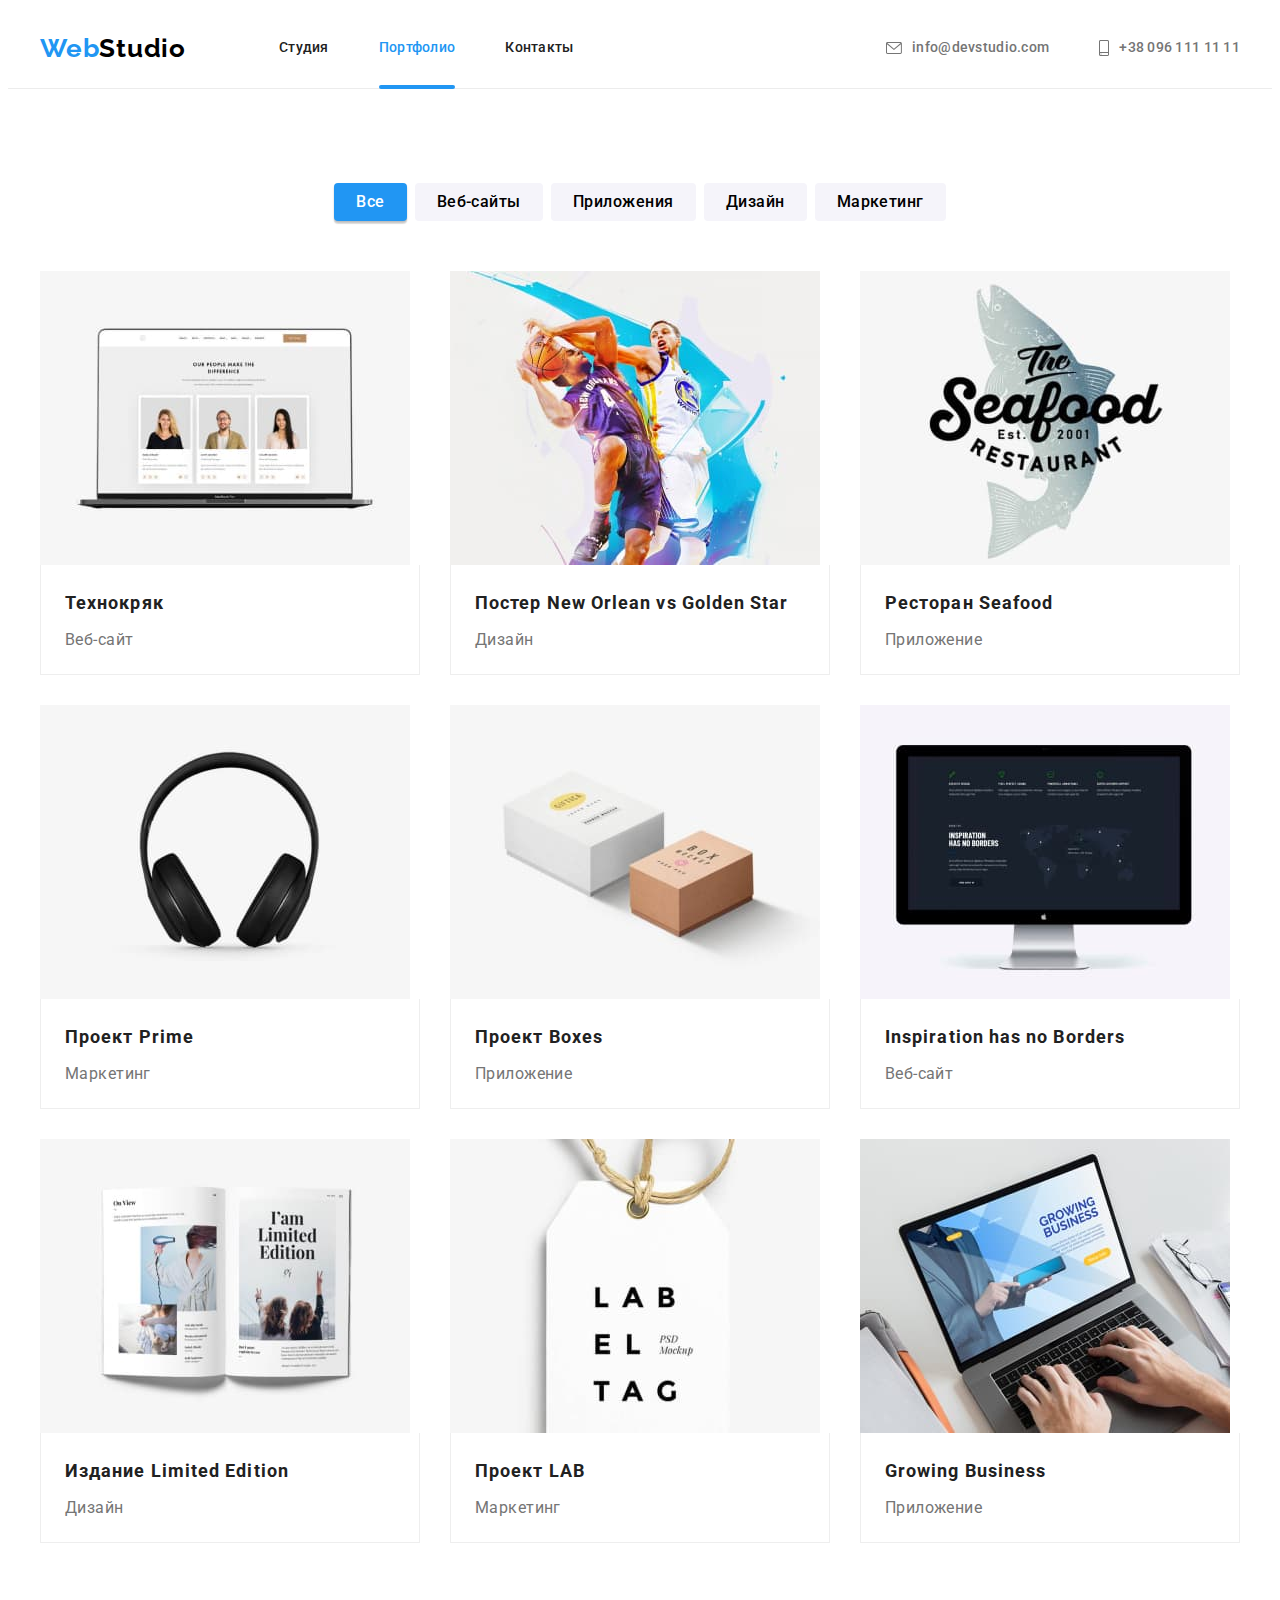
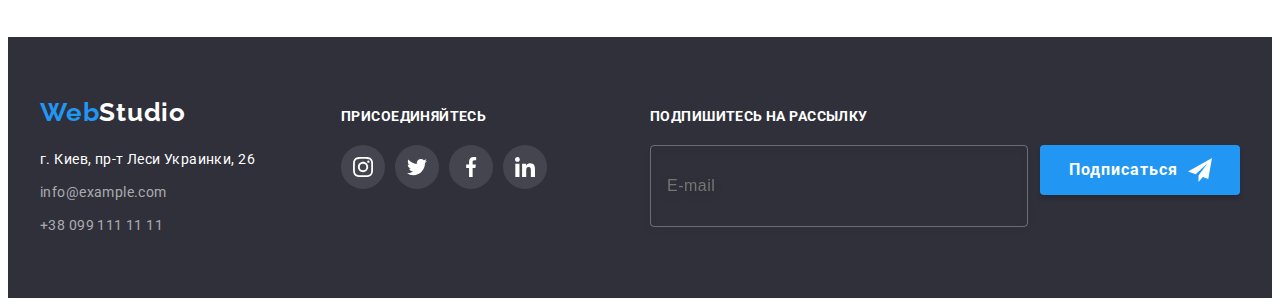
==== portfolio.html @ 52c088f1 "Files from module 7" ====
<!DOCTYPE html>
<html lang="ru">
  <head>
    <meta charset="UTF-8" />
    <meta http-equiv="X-UA-Compatible" content="IE=edge" />
    <meta name="viewport" content="width=device-width, initial-scale=1.0" />
    <link rel="preconnect" href="https://fonts.googleapis.com" />
    <link rel="preconnect" href="https://fonts.gstatic.com" crossorigin />
    <link
      href="https://fonts.googleapis.com/css2?family=Raleway:wght@700&family=Roboto:wght@400;500;700;900&display=swap"
      rel="stylesheet"
    />
    <title>Портфолио</title>
    <link
      rel="stylesheet"
      href="https://cdnjs.cloudflare.com/ajax/libs/modern-normalize/1.1.0/modern-normalize.min.css"
      integrity="sha512-wpPYUAdjBVSE4KJnH1VR1HeZfpl1ub8YT/NKx4PuQ5NmX2tKuGu6U/JRp5y+Y8XG2tV+wKQpNHVUX03MfMFn9Q=="
      crossorigin="anonymous"
      referrerpolicy="no-referrer"
    />
    <link rel="stylesheet" href="./css/main.min.css" />
  </head>
  <body>
    <!-- Шапка сайта -->
    <header class="header">
      <div class="container">
        <a class="logo header__logo link" lang="en" href="./index.html"
          >Web<span class="logo__part">Studio</span></a
        >
        <nav class="navigation">
          <ul class="menu-list list">
            <li class="menu-list__item">
              <a class="menu-list__link link" href="./index.html">Студия</a>
            </li>
            <li class="menu-list__item">
              <a class="menu-list__link menu-list__link--current link" href="./portfolio.html"
                >Портфолио</a
              >
            </li>
            <li class="menu-list__item">
              <a class="menu-list__link link" href="">Контакты</a>
            </li>
          </ul>
        </nav>
        <ul class="contacts-list list">
          <li class="contacts-list__item">
            <a class="contacts-list__link link" href="mailto:info@devstudio.com"
              ><svg class="contacts-list__icon" width="16" height="12">
                <use href="./images/icons.svg#icon-envelope"></use></svg
              >info@devstudio.com</a
            >
          </li>
          <li class="contacts-list__item">
            <a class="contacts-list__link link" href="tel:+380961111111"
              ><svg class="contacts-list__icon" width="10" height="16">
                <use href="./images/icons.svg#icon-smartphone"></use></svg
              >+38 096 111 11 11</a
            >
          </li>
        </ul>
      </div>
    </header>
    <!-- Уникальный контент страницы -->
    <main>
      <!-- Примеры работ -->
      <section class="examples section">
        <div class="container">
          <h1 class="visually-hidden">Примеры работ</h1>
          <ul class="examples-list list">
            <li class="examples-list__item">
              <button class="example-btn btn example-btn--current" type="button">Все</button>
            </li>
            <li class="examples-list__item">
              <button class="example-btn btn" type="button">Веб-сайты</button>
            </li>
            <li class="examples-list__item">
              <button class="example-btn btn" type="button">Приложения</button>
            </li>
            <li class="examples-list__item">
              <button class="example-btn btn" type="button">Дизайн</button>
            </li>
            <li class="examples-list__item">
              <button class="example-btn btn" type="button">Маркетинг</button>
            </li>
          </ul>
          <ul class="samples-list list">
            <li class="samples-list__item">
              <a class="samples-list__link link" href="">
                <div class="product-thumb">
                  <img
                    class="product-thumb__image img"
                    src="./images/image-8.jpg"
                    alt="Ноутбук"
                    width="370"
                    height="294"
                  />
                  <div class="content-overlay">
                    <p class="content-overlay__text">
                      Ресурс предлагает комплексные предложения с разным уровнем функционала и
                      сервисов. Все это позволит посетителю получить исчерпывающие сведения о
                      компании или частном лице.
                    </p>
                  </div>
                </div>
                <div class="product-description">
                  <h2 class="product-description__title">Технокряк</h2>
                  <p class="product-description__text">Веб-сайт</p>
                </div>
              </a>
            </li>
            <li class="samples-list__item">
              <a class="samples-list__link link" href="">
                <div class="product-thumb">
                  <img
                    class="product-thumb__image img"
                    src="./images/image-9.jpg"
                    alt="Баскетболисты"
                    width="370"
                    height="294"
                  />
                  <div class="content-overlay">
                    <p class="content-overlay__text">
                      Ресурс предлагает комплексные предложения с разным уровнем функционала и
                      сервисов. Все это позволит посетителю получить исчерпывающие сведения о
                      компании или частном лице.
                    </p>
                  </div>
                </div>
                <div class="product-description">
                  <h2 class="product-description__title">
                    Постер <span lang="en">New Orlean vs Golden Star</span>
                  </h2>
                  <p class="product-description__text">Дизайн</p>
                </div>
              </a>
            </li>
            <li class="samples-list__item">
              <a class="samples-list__link link" href="">
                <div class="product-thumb">
                  <img
                    class="product-thumb__image img"
                    src="./images/image-10.jpg"
                    alt="Логотип"
                    width="370"
                    height="294"
                  />
                  <div class="content-overlay">
                    <p class="content-overlay__text">
                      Ресурс предлагает комплексные предложения с разным уровнем функционала и
                      сервисов. Все это позволит посетителю получить исчерпывающие сведения о
                      компании или частном лице.
                    </p>
                  </div>
                </div>
                <div class="product-description">
                  <h2 class="product-description__title">
                    Ресторан <span lang="en">Seafood</span>
                  </h2>
                  <p class="product-description__text">Приложение</p>
                </div>
              </a>
            </li>
            <li class="samples-list__item">
              <a class="samples-list__link link" href="">
                <div class="product-thumb">
                  <img
                    class="product-thumb__image img"
                    src="./images/image-11.jpg"
                    alt="Наушники"
                    width="370"
                    height="294"
                  />
                  <div class="content-overlay">
                    <p class="content-overlay__text">
                      Ресурс предлагает комплексные предложения с разным уровнем функционала и
                      сервисов. Все это позволит посетителю получить исчерпывающие сведения о
                      компании или частном лице.
                    </p>
                  </div>
                </div>
                <div class="product-description">
                  <h2 class="product-description__title">Проект <span lang="en">Prime</span></h2>
                  <p class="product-description__text">Маркетинг</p>
                </div>
              </a>
            </li>
            <li class="samples-list__item">
              <a class="samples-list__link link" href="">
                <div class="product-thumb">
                  <img
                    class="product-thumb__image img"
                    src="./images/image-12.jpg"
                    alt="Коробки"
                    width="370"
                    height="294"
                  />
                  <div class="content-overlay">
                    <p class="content-overlay__text">
                      Ресурс предлагает комплексные предложения с разным уровнем функционала и
                      сервисов. Все это позволит посетителю получить исчерпывающие сведения о
                      компании или частном лице.
                    </p>
                  </div>
                </div>
                <div class="product-description">
                  <h2 class="product-description__title">Проект <span lang="en">Boxes</span></h2>
                  <p class="product-description__text">Приложение</p>
                </div>
              </a>
            </li>
            <li class="samples-list__item">
              <a class="samples-list__link link" href="">
                <div class="product-thumb">
                  <img
                    class="product-thumb__image img"
                    src="./images/image-13.jpg"
                    alt="Монитор"
                    width="370"
                    height="294"
                  />
                  <div class="content-overlay">
                    <p class="content-overlay__text">
                      Ресурс предлагает комплексные предложения с разным уровнем функционала и
                      сервисов. Все это позволит посетителю получить исчерпывающие сведения о
                      компании или частном лице.
                    </p>
                  </div>
                </div>
                <div class="product-description">
                  <h2 class="product-description__title" lang="en">Inspiration has no Borders</h2>
                  <p class="product-description__text">Веб-сайт</p>
                </div>
              </a>
            </li>
            <li class="samples-list__item">
              <a class="samples-list__link link" href="">
                <div class="product-thumb">
                  <img
                    class="product-thumb__image img"
                    src="./images/image-14.jpg"
                    alt="Книга"
                    width="370"
                    height="294"
                  />
                  <div class="content-overlay">
                    <p class="content-overlay__text">
                      Ресурс предлагает комплексные предложения с разным уровнем функционала и
                      сервисов. Все это позволит посетителю получить исчерпывающие сведения о
                      компании или частном лице.
                    </p>
                  </div>
                </div>
                <div class="product-description">
                  <h2 class="product-description__title">
                    Издание <span lang="en">Limited Edition</span>
                  </h2>
                  <p class="product-description__text">Дизайн</p>
                </div>
              </a>
            </li>
            <li class="samples-list__item">
              <a class="samples-list__link link" href="">
                <div class="product-thumb">
                  <img
                    class="product-thumb__image img"
                    src="./images/image-15.jpg"
                    alt="Бирка"
                    width="370"
                    height="294"
                  />
                  <div class="content-overlay">
                    <p class="content-overlay__text">
                      Ресурс предлагает комплексные предложения с разным уровнем функционала и
                      сервисов. Все это позволит посетителю получить исчерпывающие сведения о
                      компании или частном лице.
                    </p>
                  </div>
                </div>
                <div class="product-description">
                  <h2 class="product-description__title">Проект <span lang="en">LAB</span></h2>
                  <p class="product-description__text">Маркетинг</p>
                </div>
              </a>
            </li>
            <li class="samples-list__item">
              <a class="samples-list__link link" href="">
                <div class="product-thumb">
                  <img
                    class="product-thumb__image img"
                    src="./images/image-16.jpg"
                    alt="Ноутбук"
                    width="370"
                    height="294"
                  />
                  <div class="content-overlay">
                    <p class="content-overlay__text">
                      Ресурс предлагает комплексные предложения с разным уровнем функционала и
                      сервисов. Все это позволит посетителю получить исчерпывающие сведения о
                      компании или частном лице.
                    </p>
                  </div>
                </div>
                <div class="product-description">
                  <h2 class="product-description__title" lang="en">Growing Business</h2>
                  <p class="product-description__text">Приложение</p>
                </div>
              </a>
            </li>
          </ul>
        </div>
      </section>
    </main>
    <!-- Футер -->
    <footer class="footer">
      <div class="container">
        <div class="address-data">
          <a class="logo footer__logo link" lang="en" href="./index.html"
            >Web<span class="logo__part">Studio</span></a
          >
          <address class="address">
            <p class="address__text">г. Киев, пр-т Леси Украинки, 26</p>
            <ul class="vertical-contacts-list list">
              <li class="vertical-contacts-list__item">
                <a class="vertical-contacts-list__link link" href="mailto:info@example.com"
                  >info@example.com</a
                >
              </li>
              <li class="vertical-contacts-list__item">
                <a class="vertical-contacts-list__link link" href="tel:+380991111111"
                  >+38 099 111 11 11</a
                >
              </li>
            </ul>
          </address>
        </div>
        <div class="social-container">
          <p class="social-container__appeal">Присоединяйтесь</p>
          <ul class="social-list list">
            <li class="social-list__item">
              <a class="social-list__link social-list__link--bottom link" href="">
                <svg class="social-list__icon" width="20" height="20">
                  <use href="./images/icons.svg#icon-instagram"></use>
                </svg>
              </a>
            </li>
            <li class="social-list__item">
              <a class="social-list__link social-list__link--bottom link" href="">
                <svg class="social-list__icon" width="20" height="20">
                  <use href="./images/icons.svg#icon-twitter"></use>
                </svg>
              </a>
            </li>
            <li class="social-list__item">
              <a class="social-list__link social-list__link--bottom link" href="">
                <svg class="social-list__icon" width="20" height="20">
                  <use href="./images/icons.svg#icon-facebook"></use>
                </svg>
              </a>
            </li>
            <li class="social-list__item">
              <a class="social-list__link social-list__link--bottom link" href="">
                <svg class="social-list__icon" width="20" height="20">
                  <use href="./images/icons.svg#icon-linkedin"></use>
                </svg>
              </a>
            </li>
          </ul>
        </div>
        <div class="subscription">
          <p class="subscription__appeal">Подпишитесь на рассылку</p>
          <form class="subscription-form">
            <label class="subscription-form__label">
              <input
                class="subscription-form__input"
                type="email"
                name="user-email"
                placeholder="E-mail"
              />
            </label>
            <button class="subscription-btn btn" type="submit">
              Подписаться
              <svg class="subscription-btn__icon" width="24" height="24">
                <use href="./images/icons.svg#icon-send"></use>
              </svg>
            </button>
          </form>
        </div>
      </div>
    </footer>
  </body>
</html>
---- css/main.min.css ----
:root{--text-main-color: #212121;--text-secondary-color: #757575;--text-light-color: #ffffff;--text-light-transparent-color: rgba(255, 255, 255, 0.6);--text-dark-color: #000000;--text-accent-color: #2196f3;--bg-main-color: #ffffff;--bg-light-color: #f5f4fa;--bg-dark-color: #2f303a;--bg-accent-color: #2196f3;--bg-accent-btn-color: #188ce8;--bg-first-hero-color: rgba(47, 48, 58, 0.4);--bg-last-hero-color: #c4c4c4;--bg-portfolio-example-thumb-color: rgba(33, 150, 243, 0.9);--bg-activity-text-thumb-color: rgba(47, 48, 58, 0.8);--social-icon-main-color: #afb1b8;--social-icon-footer-color: #ffffff;--social-icon-bg-footer-color: rgba(255, 255, 255, 0.1);--border-header-color: #ececec;--border-card-color: #eeeeee;--border-subscription-input-color: rgba(255, 255, 255, 0.3);--border-input-textarea-color: rgba(33, 33, 33, 0.2);--border-comment-textarea-color: rgba(117, 117, 117, 0.5);--backdrop-color: rgba(0, 0, 0, 0.2);--main-font-family: "Roboto", sans-serif;--logo-font-family: "Raleway", sans-serif;--main-gap: 30px}p,h1,h2,h3,h4,h5,h6{margin:0}ul{margin:0;padding-left:0}body{font-weight:400;background-color:var(--bg-main-color);color:var(--text-main-color);font-family:var(--main-font-family);font-size:14px;line-height:1.71;letter-spacing:.03em}.list{list-style:none}.link{color:var(--text-main-color);text-decoration:none}.btn{font-family:inherit;font-size:16px;text-align:center;cursor:pointer}.img{display:block;max-width:100%;height:auto}.visually-hidden{position:absolute;white-space:nowrap;width:1px;height:1px;overflow:hidden;border:0;padding:0;clip:rect(0 0 0 0);-webkit-clip-path:inset(50%);clip-path:inset(50%);margin:-1px}.container{width:1200px;padding-left:15px;padding-right:15px;margin:0 auto}.section{padding-top:94px;padding-bottom:94px}.logo{display:block;color:var(--text-accent-color);font-family:var(--logo-font-family);font-weight:700;font-size:26px;line-height:1.19;letter-spacing:.03em}.footer__logo{margin-bottom:20px}.header__logo{margin-right:93px;padding-top:24px;padding-bottom:24px}.footer .logo__part{color:var(--text-light-color)}.header .logo__part{color:var(--text-dark-color)}.title{font-size:36px;line-height:1.17;text-align:center;margin-bottom:50px;letter-spacing:.03em}.social-list{display:-webkit-box;display:-ms-flexbox;display:flex;-webkit-box-pack:center;-ms-flex-pack:center;justify-content:center}.social-list__item:not(:last-child){margin-right:10px}.social-list__link{display:-webkit-box;display:-ms-flexbox;display:flex;-webkit-box-pack:center;-ms-flex-pack:center;justify-content:center;-webkit-box-align:center;-ms-flex-align:center;align-items:center;width:44px;height:44px;border-radius:50%}.social-list__link--mid{fill:var(--social-icon-main-color);-webkit-transition:fill 250ms cubic-bezier(0.4, 0, 0.2, 1),background-color 250ms cubic-bezier(0.4, 0, 0.2, 1);transition:fill 250ms cubic-bezier(0.4, 0, 0.2, 1),background-color 250ms cubic-bezier(0.4, 0, 0.2, 1)}.social-list__link--mid:hover,.social-list__link--mid:focus{fill:var(--bg-main-color);background-color:var(--text-accent-color)}.social-list__link--bottom{fill:var(--social-icon-footer-color);background-color:var(--social-icon-bg-footer-color);-webkit-transition:background-color 250ms cubic-bezier(0.4, 0, 0.2, 1);transition:background-color 250ms cubic-bezier(0.4, 0, 0.2, 1)}.social-list__link--bottom:hover,.social-list__link--bottom:focus{background-color:var(--bg-accent-color)}.header{border-bottom:1px solid var(--border-header-color)}.header .container{display:-webkit-box;display:-ms-flexbox;display:flex;-webkit-box-align:center;-ms-flex-align:center;align-items:center}.menu-list{display:-webkit-box;display:-ms-flexbox;display:flex}.menu-list__item:not(:last-child){margin-right:50px}.menu-list__link{display:block;padding-top:32px;padding-bottom:32px;font-weight:500;font-size:14px;line-height:1.14;letter-spacing:.02em;-webkit-transition:color 250ms cubic-bezier(0.4, 0, 0.2, 1);transition:color 250ms cubic-bezier(0.4, 0, 0.2, 1)}.menu-list__link:hover,.menu-list__link:focus{color:var(--text-accent-color)}.menu-list__link--current{color:var(--text-accent-color);position:relative}.menu-list__link--current::after{content:"";position:absolute;left:0;bottom:-1px;width:100%;height:4px;border-radius:2px;background-color:var(--bg-accent-color)}.contacts-list{display:-webkit-box;display:-ms-flexbox;display:flex;margin-left:auto}.contacts-list__item:first-child{margin-right:50px}.contacts-list__icon{fill:currentColor;margin-right:10px}.contacts-list__link{display:-webkit-box;display:-ms-flexbox;display:flex;-webkit-box-align:center;-ms-flex-align:center;align-items:center;-webkit-box-pack:center;-ms-flex-pack:center;justify-content:center;color:var(--text-secondary-color);padding-top:32px;padding-bottom:32px;font-weight:500;font-size:14px;line-height:1.14;letter-spacing:.02em;-webkit-transition:color 250ms cubic-bezier(0.4, 0, 0.2, 1);transition:color 250ms cubic-bezier(0.4, 0, 0.2, 1)}.contacts-list__link:hover,.contacts-list__link:focus{color:var(--text-accent-color)}.hero{max-width:1600px;padding-top:200px;padding-bottom:200px;margin:0 auto;background-color:var(--bg-last-hero-color);background-image:-webkit-gradient(linear, left top, left bottom, from(var(--bg-first-hero-color)), to(var(--bg-first-hero-color))),url(../images/img-hero.jpg);background-image:linear-gradient(var(--bg-first-hero-color), var(--bg-first-hero-color)),url(../images/img-hero.jpg);background-repeat:no-repeat;background-position:center;background-size:cover}.main-title{color:var(--text-light-color);font-weight:900;font-size:44px;line-height:1.36;text-align:center;letter-spacing:.06em;text-transform:uppercase;margin-bottom:var(--main-gap);max-width:696px;margin-left:auto;margin-right:auto}.main-btn{padding-top:10px;padding-right:32px;padding-bottom:10px;padding-left:32px;border:0;background-color:var(--bg-accent-color);color:var(--text-light-color);font-weight:700;line-height:1.88;letter-spacing:.06em;display:block;height:50px;min-width:200px;margin-left:auto;margin-right:auto;border-radius:4px;-webkit-box-shadow:0px 4px 4px rgba(0,0,0,.15);box-shadow:0px 4px 4px rgba(0,0,0,.15);-webkit-transition:background-color 250ms cubic-bezier(0.4, 0, 0.2, 1);transition:background-color 250ms cubic-bezier(0.4, 0, 0.2, 1)}.main-btn:hover,.main-btn:focus{background-color:var(--bg-accent-btn-color)}.advantages-list{display:-webkit-box;display:-ms-flexbox;display:flex;margin-right:calc(-1*var(--main-gap))}.advantages-list__item{-ms-flex-preferred-size:calc(25% - var(--main-gap));flex-basis:calc(25% - var(--main-gap));margin-right:var(--main-gap)}.advantages-list__title{font-size:14px;line-height:1.14;text-transform:uppercase;margin-bottom:10px;letter-spacing:.03em}.advantages-list__text{color:var(--text-secondary-color)}.advantages-list__icon-container{display:-webkit-box;display:-ms-flexbox;display:flex;-webkit-box-pack:center;-ms-flex-pack:center;justify-content:center;-webkit-box-align:center;-ms-flex-align:center;align-items:center;height:120px;border-radius:4px;margin-bottom:var(--main-gap);background-color:var(--bg-light-color)}.activity{padding-top:0}.activity-list{display:-webkit-box;display:-ms-flexbox;display:flex}.activity-list__item:not(:last-child){margin-right:var(--main-gap)}.activity-list__img-container{position:relative}.activity-list__text{position:absolute;left:0;bottom:0;display:-webkit-box;display:-ms-flexbox;display:flex;-webkit-box-pack:center;-ms-flex-pack:center;justify-content:center;-webkit-box-align:center;-ms-flex-align:center;align-items:center;width:100%;min-height:70px;font-weight:700;text-align:center;text-transform:uppercase;color:var(--text-light-color);background:var(--bg-activity-text-thumb-color)}.command{background-color:var(--bg-light-color)}.command-list{display:-webkit-box;display:-ms-flexbox;display:flex;margin-right:calc(-1*var(--main-gap))}.command-list__item{-ms-flex-preferred-size:calc(25% - var(--main-gap));flex-basis:calc(25% - var(--main-gap));margin-right:var(--main-gap);background-color:var(--bg-main-color);border-radius:0px 0px 4px 4px;-webkit-box-shadow:0px 1px 3px rgba(0,0,0,.12),0px 1px 1px rgba(0,0,0,.14),0px 2px 1px rgba(0,0,0,.2);box-shadow:0px 1px 3px rgba(0,0,0,.12),0px 1px 1px rgba(0,0,0,.14),0px 2px 1px rgba(0,0,0,.2)}.command-data{padding:var(--main-gap)}.command-data__title{font-weight:500;font-size:16px;line-height:1.19;text-align:center;margin-bottom:10px;letter-spacing:.03em}.command-data__text{font-size:16px;line-height:1.19;text-align:center;color:var(--text-secondary-color);margin-bottom:16px}.clients-list{display:-webkit-box;display:-ms-flexbox;display:flex;-webkit-box-pack:center;-ms-flex-pack:center;justify-content:center;margin-right:calc(-1*var(--main-gap))}.clients-list__item{-ms-flex-preferred-size:calc(16.6666666667% - var(--main-gap));flex-basis:calc(16.6666666667% - var(--main-gap));margin-right:var(--main-gap)}.clients-list__link{height:92px;display:-webkit-box;display:-ms-flexbox;display:flex;-webkit-box-pack:center;-ms-flex-pack:center;justify-content:center;-webkit-box-align:center;-ms-flex-align:center;align-items:center;border:1px solid var(--social-icon-main-color);border-radius:4px;fill:var(--social-icon-main-color);-webkit-transition:fill 250ms cubic-bezier(0.4, 0, 0.2, 1),border 250ms cubic-bezier(0.4, 0, 0.2, 1);transition:fill 250ms cubic-bezier(0.4, 0, 0.2, 1),border 250ms cubic-bezier(0.4, 0, 0.2, 1)}.clients-list__link:hover,.clients-list__link:focus{fill:var(--text-accent-color);border:1px solid var(--text-accent-color)}.examples-list{display:-webkit-box;display:-ms-flexbox;display:flex;-webkit-box-pack:center;-ms-flex-pack:center;justify-content:center;margin-bottom:50px}.examples-list__item:not(:last-child){margin-right:8px}.example-btn{padding:6px 22px;display:block;border-radius:4px;border:0;background-color:var(--bg-light-color);font-weight:500;line-height:1.63;letter-spacing:.03em;-webkit-transition:color 250ms cubic-bezier(0.4, 0, 0.2, 1),background-color 250ms cubic-bezier(0.4, 0, 0.2, 1),-webkit-box-shadow 250ms cubic-bezier(0.4, 0, 0.2, 1);transition:color 250ms cubic-bezier(0.4, 0, 0.2, 1),background-color 250ms cubic-bezier(0.4, 0, 0.2, 1),-webkit-box-shadow 250ms cubic-bezier(0.4, 0, 0.2, 1);transition:color 250ms cubic-bezier(0.4, 0, 0.2, 1),background-color 250ms cubic-bezier(0.4, 0, 0.2, 1),box-shadow 250ms cubic-bezier(0.4, 0, 0.2, 1);transition:color 250ms cubic-bezier(0.4, 0, 0.2, 1),background-color 250ms cubic-bezier(0.4, 0, 0.2, 1),box-shadow 250ms cubic-bezier(0.4, 0, 0.2, 1),-webkit-box-shadow 250ms cubic-bezier(0.4, 0, 0.2, 1)}.example-btn:hover,.example-btn:focus{background-color:var(--bg-accent-color);color:var(--text-light-color);-webkit-box-shadow:0px 3px 1px rgba(0,0,0,.1),0px 1px 2px rgba(0,0,0,.08),0px 2px 2px rgba(0,0,0,.12);box-shadow:0px 3px 1px rgba(0,0,0,.1),0px 1px 2px rgba(0,0,0,.08),0px 2px 2px rgba(0,0,0,.12)}.example-btn--current{border:0;background-color:var(--bg-accent-color);color:var(--text-light-color);-webkit-box-shadow:0px 3px 1px rgba(0,0,0,.1),0px 1px 2px rgba(0,0,0,.08),0px 2px 2px rgba(0,0,0,.12);box-shadow:0px 3px 1px rgba(0,0,0,.1),0px 1px 2px rgba(0,0,0,.08),0px 2px 2px rgba(0,0,0,.12)}.samples-list{display:-webkit-box;display:-ms-flexbox;display:flex;-ms-flex-wrap:wrap;flex-wrap:wrap;margin-right:calc(-1*var(--main-gap));margin-bottom:calc(-1*var(--main-gap))}.samples-list__item{-ms-flex-preferred-size:calc(33.3333333333% - var(--main-gap));flex-basis:calc(33.3333333333% - var(--main-gap));margin-right:var(--main-gap);margin-bottom:var(--main-gap);-webkit-transition:-webkit-box-shadow 250ms cubic-bezier(0.4, 0, 0.2, 1);transition:-webkit-box-shadow 250ms cubic-bezier(0.4, 0, 0.2, 1);transition:box-shadow 250ms cubic-bezier(0.4, 0, 0.2, 1);transition:box-shadow 250ms cubic-bezier(0.4, 0, 0.2, 1), -webkit-box-shadow 250ms cubic-bezier(0.4, 0, 0.2, 1)}.product-description{padding:20px 24px 19px 24px;border-right:1px solid var(--border-card-color);border-bottom:1px solid var(--border-card-color);border-left:1px solid var(--border-card-color)}.product-description__title{font-size:18px;line-height:2;letter-spacing:.06em;margin-bottom:4px}.product-description__text{font-size:16px;line-height:1.88;color:var(--text-secondary-color)}.product-thumb{position:relative;overflow:hidden}.content-overlay{position:absolute;top:0;left:0;-webkit-transform:translateY(101%);transform:translateY(101%);display:inline-block;width:100%;height:100%;background-color:var(--bg-portfolio-example-thumb-color);-webkit-transition:-webkit-transform 250ms cubic-bezier(0.4, 0, 0.2, 1);transition:-webkit-transform 250ms cubic-bezier(0.4, 0, 0.2, 1);transition:transform 250ms cubic-bezier(0.4, 0, 0.2, 1);transition:transform 250ms cubic-bezier(0.4, 0, 0.2, 1), -webkit-transform 250ms cubic-bezier(0.4, 0, 0.2, 1)}.content-overlay__text{position:absolute;top:63px;left:24px;right:24px;bottom:63px;font-size:18px;line-height:1.56;letter-spacing:.03em;color:var(--text-light-color)}.samples-list__link{display:block;-webkit-transition:-webkit-box-shadow 250ms cubic-bezier(0.4, 0, 0.2, 1);transition:-webkit-box-shadow 250ms cubic-bezier(0.4, 0, 0.2, 1);transition:box-shadow 250ms cubic-bezier(0.4, 0, 0.2, 1);transition:box-shadow 250ms cubic-bezier(0.4, 0, 0.2, 1), -webkit-box-shadow 250ms cubic-bezier(0.4, 0, 0.2, 1)}.samples-list__link:hover,.samples-list__link:focus{-webkit-box-shadow:0px 1px 1px rgba(0,0,0,.12),0px 4px 4px rgba(0,0,0,.06),1px 4px 6px rgba(0,0,0,.16);box-shadow:0px 1px 1px rgba(0,0,0,.12),0px 4px 4px rgba(0,0,0,.06),1px 4px 6px rgba(0,0,0,.16)}.samples-list__link:hover .content-overlay{-webkit-transform:translateY(0);transform:translateY(0)}.samples-list__link:focus .content-overlay{-webkit-transform:translateY(0);transform:translateY(0)}.footer{padding-top:60px;padding-bottom:60px;background-color:var(--bg-dark-color)}.footer .container{display:-webkit-box;display:-ms-flexbox;display:flex;-webkit-box-align:baseline;-ms-flex-align:baseline;align-items:baseline}.address-data{margin-right:70px;width:231px}.address{font-style:normal}.address__text{color:var(--text-light-color);margin-bottom:9px}.vertical-contacts-list__item:not(:last-child){margin-bottom:9px}.vertical-contacts-list__link{color:var(--text-light-transparent-color);-webkit-transition:color 250ms cubic-bezier(0.4, 0, 0.2, 1);transition:color 250ms cubic-bezier(0.4, 0, 0.2, 1)}.vertical-contacts-list__link:hover,.vertical-contacts-list__link:focus{color:var(--text-accent-color)}.social-container{display:block;margin-right:auto}.social-container__appeal,.subscription__appeal{font-weight:700;font-size:14px;line-height:1.14;letter-spacing:.03em;text-transform:uppercase;color:var(--text-light-color);margin-bottom:20px}.subscription-form{display:-webkit-box;display:-ms-flexbox;display:flex}.subscription-form__input{background-color:rgba(0,0,0,0);outline:none;width:358px;height:50px;padding-left:16px;padding-top:15px;padding-bottom:15px;margin-right:12px;font-weight:400;font-size:16px;line-height:1.25;letter-spacing:.03em;color:var(--text-light-transparent-color);border:1px solid var(--border-subscription-input-color);-webkit-filter:drop-shadow(0px 4px 4px rgba(0, 0, 0, 0.15));filter:drop-shadow(0px 4px 4px rgba(0, 0, 0, 0.15));border-radius:4px;-webkit-transition:border-color 250ms cubic-bezier(0.4, 0, 0.2, 1);transition:border-color 250ms cubic-bezier(0.4, 0, 0.2, 1)}.subscription-form__input:focus,.subscription-form__input:hover{border-color:var(--light-alfa-color)}.subscription-btn{display:-webkit-box;display:-ms-flexbox;display:flex;-webkit-box-align:center;-ms-flex-align:center;align-items:center;min-width:200px;height:50px;padding-top:10px;padding-right:28px;padding-bottom:10px;padding-left:29px;background:var(--text-accent-color);-webkit-box-shadow:0px 4px 4px rgba(0,0,0,.15);box-shadow:0px 4px 4px rgba(0,0,0,.15);border:0;border-radius:4px;font-weight:700;font-size:16px;line-height:1.88;text-align:center;letter-spacing:.06em;color:var(--text-light-color);-webkit-transition:background-color 250ms cubic-bezier(0.4, 0, 0.2, 1);transition:background-color 250ms cubic-bezier(0.4, 0, 0.2, 1)}.subscription-btn:hover,.subscription-btn:focus{background-color:var(--bg-accent-btn-color)}.subscription-btn__icon{fill:var(--social-icon-footer-color);margin-left:10px}.backdrop.is-hidden{visibility:hidden;opacity:0;pointer-events:none;-webkit-transform:scale(1);transform:scale(1)}.backdrop.is-hidden .modal{-webkit-transform:translate(-50%, -50%) scale(1.15);transform:translate(-50%, -50%) scale(1.15)}.backdrop{position:fixed;left:0;top:0;width:100%;height:100%;z-index:1;background-color:var(--backdrop-color);opacity:1;-webkit-transition:opacity 250ms cubic-bezier(0.4, 0, 0.2, 1),visibility 250ms cubic-bezier(0.4, 0, 0.2, 1);transition:opacity 250ms cubic-bezier(0.4, 0, 0.2, 1),visibility 250ms cubic-bezier(0.4, 0, 0.2, 1)}.modal{line-height:1;position:absolute;left:50%;top:50%;width:528px;min-height:581px;border-radius:4px;-webkit-box-shadow:0px 1px 3px rgba(0,0,0,.12),0px 1px 1px rgba(0,0,0,.14),0px 2px 1px rgba(0,0,0,.2);box-shadow:0px 1px 3px rgba(0,0,0,.12),0px 1px 1px rgba(0,0,0,.14),0px 2px 1px rgba(0,0,0,.2);background-color:var(--bg-main-color);padding:40px;-webkit-transform:translate(-50%, -50%) scale(1);transform:translate(-50%, -50%) scale(1);-webkit-transition:-webkit-transform 250ms cubic-bezier(0.4, 0, 0.2, 1);transition:-webkit-transform 250ms cubic-bezier(0.4, 0, 0.2, 1);transition:transform 250ms cubic-bezier(0.4, 0, 0.2, 1);transition:transform 250ms cubic-bezier(0.4, 0, 0.2, 1), -webkit-transform 250ms cubic-bezier(0.4, 0, 0.2, 1)}.button-close{position:absolute;top:8px;right:8px;display:-webkit-box;display:-ms-flexbox;display:flex;-webkit-box-pack:center;-ms-flex-pack:center;justify-content:center;-webkit-box-align:center;-ms-flex-align:center;align-items:center;width:30px;height:30px;border-radius:50%;border:1px solid rgba(0,0,0,.1);cursor:pointer;fill:var(--text-dark-color);background-color:var(--bg-main-color);-webkit-transition:fill 250ms cubic-bezier(0.4, 0, 0.2, 1);transition:fill 250ms cubic-bezier(0.4, 0, 0.2, 1)}.button-close:hover,.button-close:focus{fill:var(--text-accent-color)}.modal-form{display:-webkit-box;display:-ms-flexbox;display:flex;-webkit-box-orient:vertical;-webkit-box-direction:normal;-ms-flex-direction:column;flex-direction:column;-webkit-box-pack:center;-ms-flex-pack:center;justify-content:center}.modal-form__appeal{margin-bottom:12px;font-weight:700;font-size:20px;line-height:1.15;text-align:center;letter-spacing:.03em;color:var(--text-main-color)}.modal-list{margin-bottom:10px}.modal-list__area{position:relative}.modal-list__item:not(:last-child){margin-bottom:10px}.modal-list__icon{position:absolute;top:50%;left:12px;-webkit-transform:translateY(-50%);transform:translateY(-50%);fill:var(--text-main-color);-webkit-transition:fill 250ms cubic-bezier(0.4, 0, 0.2, 1);transition:fill 250ms cubic-bezier(0.4, 0, 0.2, 1)}.modal-list__label,.modal-comment__label{margin-bottom:4px;display:block;font-weight:400;font-size:12px;height:12px;letter-spacing:.01em;color:var(--text-secondary-color)}.modal-list__input{background-color:rgba(0,0,0,0);outline:none;width:100%;height:40px;padding:11px 12px 11px 42px;border:1px solid var(--border-input-textarea-color);border-radius:4px;font-weight:400;font-size:12px;line-height:1.67;letter-spacing:.01em;color:var(--text-main-color);-webkit-transition:border-color 250ms cubic-bezier(0.4, 0, 0.2, 1);transition:border-color 250ms cubic-bezier(0.4, 0, 0.2, 1)}.modal-list__input:hover,.modal-list__input:focus{border-color:var(--text-accent-color)}.modal-list__input:focus+.modal-list__icon{fill:var(--text-accent-color)}.modal-list__input:hover+.modal-list__icon{fill:var(--text-accent-color)}.modal-comment{margin-bottom:20px}.modal-comment__textarea{background-color:rgba(0,0,0,0);outline:none;margin-bottom:-2px;width:100%;height:120px;padding:12px 16px;border:1px solid var(--border-input-textarea-color);border-radius:4px;resize:none;-webkit-transition:border-color 250ms cubic-bezier(0.4, 0, 0.2, 1);transition:border-color 250ms cubic-bezier(0.4, 0, 0.2, 1)}.modal-comment__textarea:hover,.modal-comment__textarea:focus{border-color:var(--text-accent-color)}.modal-comment__textarea::-webkit-input-placeholder{font-weight:400;font-size:12px;line-height:1.67;letter-spacing:.01em;color:var(--border-comment-textarea-color)}.modal-comment__textarea::-moz-placeholder{font-weight:400;font-size:12px;line-height:1.67;letter-spacing:.01em;color:var(--border-comment-textarea-color)}.modal-comment__textarea:-ms-input-placeholder{font-weight:400;font-size:12px;line-height:1.67;letter-spacing:.01em;color:var(--border-comment-textarea-color)}.modal-comment__textarea::-ms-input-placeholder{font-weight:400;font-size:12px;line-height:1.67;letter-spacing:.01em;color:var(--border-comment-textarea-color)}.modal-comment__textarea::placeholder{font-weight:400;font-size:12px;line-height:1.67;letter-spacing:.01em;color:var(--border-comment-textarea-color)}.modal-checkbox{margin-bottom:var(--main-gap)}.modal-checkbox__label{display:-webkit-box;display:-ms-flexbox;display:flex;-webkit-box-align:center;-ms-flex-align:center;align-items:center;-webkit-box-pack:center;-ms-flex-pack:center;justify-content:center;font-weight:400;font-size:14px;line-height:1.71;letter-spacing:.03em;color:var(--text-secondary-color)}.modal-checkbox__icon{width:16px;height:15px;background-color:rgba(0,0,0,0);fill:var(--bg-main-color);border:2px solid var(--text-main-color);border-radius:2px;margin-right:8px;-webkit-transition:border-color 250ms cubic-bezier(0.4, 0, 0.2, 1),background-color 250ms cubic-bezier(0.4, 0, 0.2, 1);transition:border-color 250ms cubic-bezier(0.4, 0, 0.2, 1),background-color 250ms cubic-bezier(0.4, 0, 0.2, 1)}.modal-checkbox__link{font-weight:400;font-size:14px;line-height:1;letter-spacing:.03em;border-bottom:.7px solid currentColor;display:inline-block;color:var(--text-accent-color);-webkit-transition:color 250ms cubic-bezier(0.4, 0, 0.2, 1);transition:color 250ms cubic-bezier(0.4, 0, 0.2, 1)}.modal-checkbox__link:hover,.modal-checkbox__link:focus{color:var(--bg-accent-btn-color)}.modal-checkbox__consent{background-color:rgba(0,0,0,0);outline:none}.modal-checkbox__consent:focus+.modal-checkbox__icon{border-color:var(--text-accent-color)}.modal-checkbox__consent:hover+.modal-checkbox__icon{border-color:var(--text-accent-color)}.modal-checkbox__consent:checked+.modal-checkbox__icon{border-color:var(--text-accent-color);background-color:var(--text-accent-color)}.backdrop-btn{padding-top:10px;padding-right:55px;padding-bottom:10px;padding-left:56px;width:200px;height:50px;margin-right:auto;margin-left:auto;background-color:var(--text-accent-color);-webkit-box-shadow:0px 4px 4px rgba(0,0,0,.15);box-shadow:0px 4px 4px rgba(0,0,0,.15);border-radius:4px;border:0;font-weight:700;font-size:16px;line-height:1.88;letter-spacing:.06em;color:var(--text-light-color);-webkit-transition:background-color 250ms cubic-bezier(0.4, 0, 0.2, 1);transition:background-color 250ms cubic-bezier(0.4, 0, 0.2, 1)}.backdrop-btn:hover,.backdrop-btn:focus{background-color:var(--bg-accent-btn-color)}/*# sourceMappingURL=main.min.css.map */
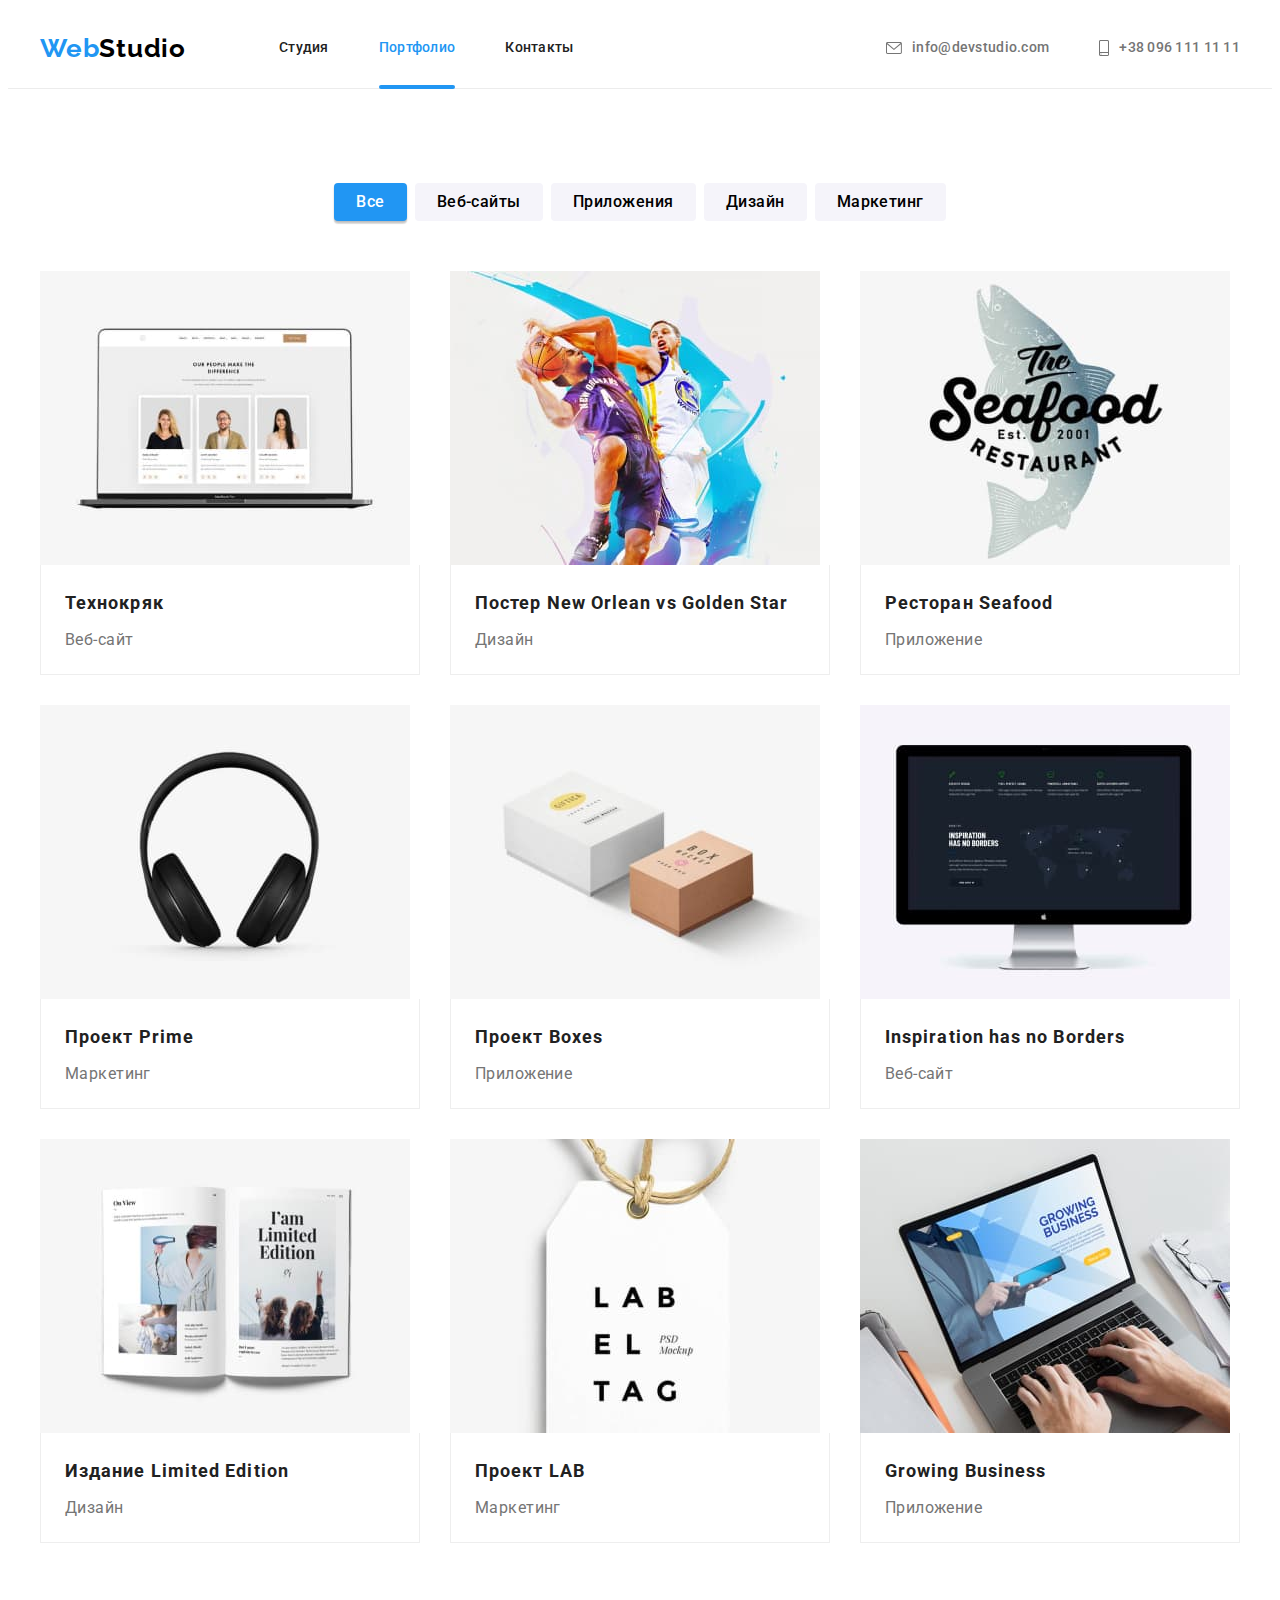
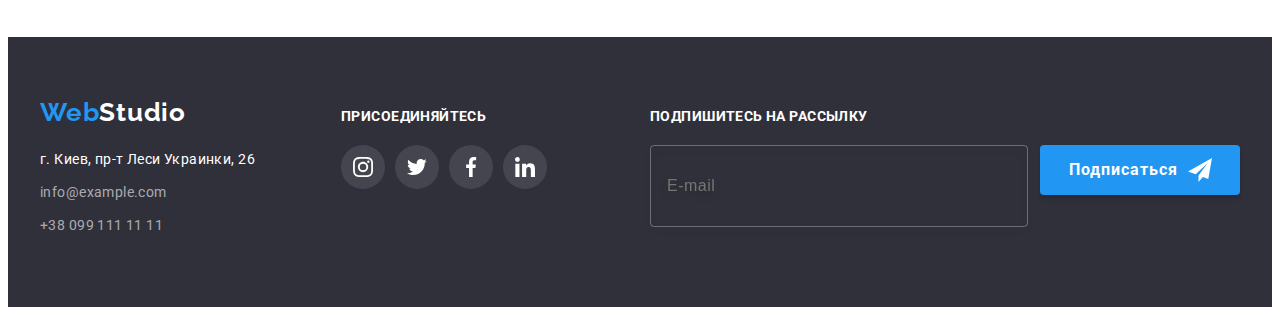
==== commit a679e261: "footer + header done" ====
--- a/portfolio.html
+++ b/portfolio.html
@@ -23,10 +23,15 @@
   <body>
     <!-- Шапка сайта -->
     <header class="header">
-      <div class="container">
+      <div class="header__container container">
         <a class="logo header__logo link" lang="en" href="./index.html"
           >Web<span class="logo__part">Studio</span></a
         >
+        <button type="button" class="menu-btn menu-open-btn">
+          <svg class="menu-btn__icon-menu" width="40" height="40">
+            <use href="./images/icons.svg#icon-menu"></use>
+          </svg>
+        </button>
         <nav class="navigation">
           <ul class="menu-list list">
             <li class="menu-list__item">
@@ -58,6 +63,52 @@
             >
           </li>
         </ul>
+        <div class="mob-menu is-hidden">
+          <button class="menu-btn-close menu-close-btn" type="button">
+            <svg class="menu-btn-close__icon-menu-close" width="40" height="40">
+              <use href="./images/icons.svg#icon-menu-close"></use>
+            </svg>
+          </button>
+          <ul class="mob-menu__navigation list">
+            <li class="mob-menu__item">
+              <a class="mob-menu__link link" href="./index.html">Студия</a>
+            </li>
+            <li class="mob-menu__item">
+              <a class="mob-menu__link mob-menu__link--current link" href="./portfolio.html"
+                >Портфолио</a
+              >
+            </li>
+            <li class="mob-menu__item">
+              <a class="mob-menu__link link" href="">Контакты</a>
+            </li>
+          </ul>
+          <ul class="mob-menu__contact-list list">
+            <li class="mob-menu__item">
+              <a class="mob-menu__tel link" href="tel:+380961111111">+38 096 111 11 11</a>
+            </li>
+            <li class="mob-menu__item">
+              <a class="mob-menu__mail link" href="mailto:info@devstudio.com">
+                info@devstudio.com</a
+              >
+            </li>
+            <li>
+              <ul class="mob-menu__social-list list">
+                <li class="mob-menu__social-item">
+                  <a class="mob-menu__social-link link" href="">Instagram</a>
+                </li>
+                <li class="mob-menu__social-item">
+                  <a class="mob-menu__social-link link" href="">Twitter</a>
+                </li>
+                <li class="mob-menu__social-item">
+                  <a class="mob-menu__social-link link" href="">Facebook</a>
+                </li>
+                <li class="mob-menu__social-item">
+                  <a class="mob-menu__social-link link" href="">Linkedin</a>
+                </li>
+              </ul>
+            </li>
+          </ul>
+        </div>
       </div>
     </header>
     <!-- Уникальный контент страницы -->
@@ -312,11 +363,13 @@
     </main>
     <!-- Футер -->
     <footer class="footer">
-      <div class="container">
+      <div class="container footer__container">
         <div class="address-data">
-          <a class="logo footer__logo link" lang="en" href="./index.html"
-            >Web<span class="logo__part">Studio</span></a
-          >
+          <div class="position">
+            <a class="logo link" lang="en" href="./index.html"
+              >Web<span class="logo__part">Studio</span></a
+            >
+          </div>
           <address class="address">
             <p class="address__text">г. Киев, пр-т Леси Украинки, 26</p>
             <ul class="vertical-contacts-list list">
@@ -377,7 +430,7 @@
                 placeholder="E-mail"
               />
             </label>
-            <button class="subscription-btn btn" type="submit">
+            <button class="subscription-btn subscription__btn btn" type="submit">
               Подписаться
               <svg class="subscription-btn__icon" width="24" height="24">
                 <use href="./images/icons.svg#icon-send"></use>
@@ -387,5 +440,6 @@
         </div>
       </div>
     </footer>
+    <script src="./js/menu.js"></script>
   </body>
 </html>
--- a/css/main.min.css
+++ b/css/main.min.css
@@ -1 +1 @@
-:root{--text-main-color: #212121;--text-secondary-color: #757575;--text-light-color: #ffffff;--text-light-transparent-color: rgba(255, 255, 255, 0.6);--text-dark-color: #000000;--text-accent-color: #2196f3;--bg-main-color: #ffffff;--bg-light-color: #f5f4fa;--bg-dark-color: #2f303a;--bg-accent-color: #2196f3;--bg-accent-btn-color: #188ce8;--bg-first-hero-color: rgba(47, 48, 58, 0.4);--bg-last-hero-color: #c4c4c4;--bg-portfolio-example-thumb-color: rgba(33, 150, 243, 0.9);--bg-activity-text-thumb-color: rgba(47, 48, 58, 0.8);--social-icon-main-color: #afb1b8;--social-icon-footer-color: #ffffff;--social-icon-bg-footer-color: rgba(255, 255, 255, 0.1);--border-header-color: #ececec;--border-card-color: #eeeeee;--border-subscription-input-color: rgba(255, 255, 255, 0.3);--border-input-textarea-color: rgba(33, 33, 33, 0.2);--border-comment-textarea-color: rgba(117, 117, 117, 0.5);--backdrop-color: rgba(0, 0, 0, 0.2);--main-font-family: "Roboto", sans-serif;--logo-font-family: "Raleway", sans-serif;--main-gap: 30px}p,h1,h2,h3,h4,h5,h6{margin:0}ul{margin:0;padding-left:0}body{font-weight:400;background-color:var(--bg-main-color);color:var(--text-main-color);font-family:var(--main-font-family);font-size:14px;line-height:1.71;letter-spacing:.03em}.list{list-style:none}.link{color:var(--text-main-color);text-decoration:none}.btn{font-family:inherit;font-size:16px;text-align:center;cursor:pointer}.img{display:block;max-width:100%;height:auto}.visually-hidden{position:absolute;white-space:nowrap;width:1px;height:1px;overflow:hidden;border:0;padding:0;clip:rect(0 0 0 0);-webkit-clip-path:inset(50%);clip-path:inset(50%);margin:-1px}.container{width:1200px;padding-left:15px;padding-right:15px;margin:0 auto}.section{padding-top:94px;padding-bottom:94px}.logo{display:block;color:var(--text-accent-color);font-family:var(--logo-font-family);font-weight:700;font-size:26px;line-height:1.19;letter-spacing:.03em}.footer__logo{margin-bottom:20px}.header__logo{margin-right:93px;padding-top:24px;padding-bottom:24px}.footer .logo__part{color:var(--text-light-color)}.header .logo__part{color:var(--text-dark-color)}.title{font-size:36px;line-height:1.17;text-align:center;margin-bottom:50px;letter-spacing:.03em}.social-list{display:-webkit-box;display:-ms-flexbox;display:flex;-webkit-box-pack:center;-ms-flex-pack:center;justify-content:center}.social-list__item:not(:last-child){margin-right:10px}.social-list__link{display:-webkit-box;display:-ms-flexbox;display:flex;-webkit-box-pack:center;-ms-flex-pack:center;justify-content:center;-webkit-box-align:center;-ms-flex-align:center;align-items:center;width:44px;height:44px;border-radius:50%}.social-list__link--mid{fill:var(--social-icon-main-color);-webkit-transition:fill 250ms cubic-bezier(0.4, 0, 0.2, 1),background-color 250ms cubic-bezier(0.4, 0, 0.2, 1);transition:fill 250ms cubic-bezier(0.4, 0, 0.2, 1),background-color 250ms cubic-bezier(0.4, 0, 0.2, 1)}.social-list__link--mid:hover,.social-list__link--mid:focus{fill:var(--bg-main-color);background-color:var(--text-accent-color)}.social-list__link--bottom{fill:var(--social-icon-footer-color);background-color:var(--social-icon-bg-footer-color);-webkit-transition:background-color 250ms cubic-bezier(0.4, 0, 0.2, 1);transition:background-color 250ms cubic-bezier(0.4, 0, 0.2, 1)}.social-list__link--bottom:hover,.social-list__link--bottom:focus{background-color:var(--bg-accent-color)}.header{border-bottom:1px solid var(--border-header-color)}.header .container{display:-webkit-box;display:-ms-flexbox;display:flex;-webkit-box-align:center;-ms-flex-align:center;align-items:center}.menu-list{display:-webkit-box;display:-ms-flexbox;display:flex}.menu-list__item:not(:last-child){margin-right:50px}.menu-list__link{display:block;padding-top:32px;padding-bottom:32px;font-weight:500;font-size:14px;line-height:1.14;letter-spacing:.02em;-webkit-transition:color 250ms cubic-bezier(0.4, 0, 0.2, 1);transition:color 250ms cubic-bezier(0.4, 0, 0.2, 1)}.menu-list__link:hover,.menu-list__link:focus{color:var(--text-accent-color)}.menu-list__link--current{color:var(--text-accent-color);position:relative}.menu-list__link--current::after{content:"";position:absolute;left:0;bottom:-1px;width:100%;height:4px;border-radius:2px;background-color:var(--bg-accent-color)}.contacts-list{display:-webkit-box;display:-ms-flexbox;display:flex;margin-left:auto}.contacts-list__item:first-child{margin-right:50px}.contacts-list__icon{fill:currentColor;margin-right:10px}.contacts-list__link{display:-webkit-box;display:-ms-flexbox;display:flex;-webkit-box-align:center;-ms-flex-align:center;align-items:center;-webkit-box-pack:center;-ms-flex-pack:center;justify-content:center;color:var(--text-secondary-color);padding-top:32px;padding-bottom:32px;font-weight:500;font-size:14px;line-height:1.14;letter-spacing:.02em;-webkit-transition:color 250ms cubic-bezier(0.4, 0, 0.2, 1);transition:color 250ms cubic-bezier(0.4, 0, 0.2, 1)}.contacts-list__link:hover,.contacts-list__link:focus{color:var(--text-accent-color)}.hero{max-width:1600px;padding-top:200px;padding-bottom:200px;margin:0 auto;background-color:var(--bg-last-hero-color);background-image:-webkit-gradient(linear, left top, left bottom, from(var(--bg-first-hero-color)), to(var(--bg-first-hero-color))),url(../images/img-hero.jpg);background-image:linear-gradient(var(--bg-first-hero-color), var(--bg-first-hero-color)),url(../images/img-hero.jpg);background-repeat:no-repeat;background-position:center;background-size:cover}.main-title{color:var(--text-light-color);font-weight:900;font-size:44px;line-height:1.36;text-align:center;letter-spacing:.06em;text-transform:uppercase;margin-bottom:var(--main-gap);max-width:696px;margin-left:auto;margin-right:auto}.main-btn{padding-top:10px;padding-right:32px;padding-bottom:10px;padding-left:32px;border:0;background-color:var(--bg-accent-color);color:var(--text-light-color);font-weight:700;line-height:1.88;letter-spacing:.06em;display:block;height:50px;min-width:200px;margin-left:auto;margin-right:auto;border-radius:4px;-webkit-box-shadow:0px 4px 4px rgba(0,0,0,.15);box-shadow:0px 4px 4px rgba(0,0,0,.15);-webkit-transition:background-color 250ms cubic-bezier(0.4, 0, 0.2, 1);transition:background-color 250ms cubic-bezier(0.4, 0, 0.2, 1)}.main-btn:hover,.main-btn:focus{background-color:var(--bg-accent-btn-color)}.advantages-list{display:-webkit-box;display:-ms-flexbox;display:flex;margin-right:calc(-1*var(--main-gap))}.advantages-list__item{-ms-flex-preferred-size:calc(25% - var(--main-gap));flex-basis:calc(25% - var(--main-gap));margin-right:var(--main-gap)}.advantages-list__title{font-size:14px;line-height:1.14;text-transform:uppercase;margin-bottom:10px;letter-spacing:.03em}.advantages-list__text{color:var(--text-secondary-color)}.advantages-list__icon-container{display:-webkit-box;display:-ms-flexbox;display:flex;-webkit-box-pack:center;-ms-flex-pack:center;justify-content:center;-webkit-box-align:center;-ms-flex-align:center;align-items:center;height:120px;border-radius:4px;margin-bottom:var(--main-gap);background-color:var(--bg-light-color)}.activity{padding-top:0}.activity-list{display:-webkit-box;display:-ms-flexbox;display:flex}.activity-list__item:not(:last-child){margin-right:var(--main-gap)}.activity-list__img-container{position:relative}.activity-list__text{position:absolute;left:0;bottom:0;display:-webkit-box;display:-ms-flexbox;display:flex;-webkit-box-pack:center;-ms-flex-pack:center;justify-content:center;-webkit-box-align:center;-ms-flex-align:center;align-items:center;width:100%;min-height:70px;font-weight:700;text-align:center;text-transform:uppercase;color:var(--text-light-color);background:var(--bg-activity-text-thumb-color)}.command{background-color:var(--bg-light-color)}.command-list{display:-webkit-box;display:-ms-flexbox;display:flex;margin-right:calc(-1*var(--main-gap))}.command-list__item{-ms-flex-preferred-size:calc(25% - var(--main-gap));flex-basis:calc(25% - var(--main-gap));margin-right:var(--main-gap);background-color:var(--bg-main-color);border-radius:0px 0px 4px 4px;-webkit-box-shadow:0px 1px 3px rgba(0,0,0,.12),0px 1px 1px rgba(0,0,0,.14),0px 2px 1px rgba(0,0,0,.2);box-shadow:0px 1px 3px rgba(0,0,0,.12),0px 1px 1px rgba(0,0,0,.14),0px 2px 1px rgba(0,0,0,.2)}.command-data{padding:var(--main-gap)}.command-data__title{font-weight:500;font-size:16px;line-height:1.19;text-align:center;margin-bottom:10px;letter-spacing:.03em}.command-data__text{font-size:16px;line-height:1.19;text-align:center;color:var(--text-secondary-color);margin-bottom:16px}.clients-list{display:-webkit-box;display:-ms-flexbox;display:flex;-webkit-box-pack:center;-ms-flex-pack:center;justify-content:center;margin-right:calc(-1*var(--main-gap))}.clients-list__item{-ms-flex-preferred-size:calc(16.6666666667% - var(--main-gap));flex-basis:calc(16.6666666667% - var(--main-gap));margin-right:var(--main-gap)}.clients-list__link{height:92px;display:-webkit-box;display:-ms-flexbox;display:flex;-webkit-box-pack:center;-ms-flex-pack:center;justify-content:center;-webkit-box-align:center;-ms-flex-align:center;align-items:center;border:1px solid var(--social-icon-main-color);border-radius:4px;fill:var(--social-icon-main-color);-webkit-transition:fill 250ms cubic-bezier(0.4, 0, 0.2, 1),border 250ms cubic-bezier(0.4, 0, 0.2, 1);transition:fill 250ms cubic-bezier(0.4, 0, 0.2, 1),border 250ms cubic-bezier(0.4, 0, 0.2, 1)}.clients-list__link:hover,.clients-list__link:focus{fill:var(--text-accent-color);border:1px solid var(--text-accent-color)}.examples-list{display:-webkit-box;display:-ms-flexbox;display:flex;-webkit-box-pack:center;-ms-flex-pack:center;justify-content:center;margin-bottom:50px}.examples-list__item:not(:last-child){margin-right:8px}.example-btn{padding:6px 22px;display:block;border-radius:4px;border:0;background-color:var(--bg-light-color);font-weight:500;line-height:1.63;letter-spacing:.03em;-webkit-transition:color 250ms cubic-bezier(0.4, 0, 0.2, 1),background-color 250ms cubic-bezier(0.4, 0, 0.2, 1),-webkit-box-shadow 250ms cubic-bezier(0.4, 0, 0.2, 1);transition:color 250ms cubic-bezier(0.4, 0, 0.2, 1),background-color 250ms cubic-bezier(0.4, 0, 0.2, 1),-webkit-box-shadow 250ms cubic-bezier(0.4, 0, 0.2, 1);transition:color 250ms cubic-bezier(0.4, 0, 0.2, 1),background-color 250ms cubic-bezier(0.4, 0, 0.2, 1),box-shadow 250ms cubic-bezier(0.4, 0, 0.2, 1);transition:color 250ms cubic-bezier(0.4, 0, 0.2, 1),background-color 250ms cubic-bezier(0.4, 0, 0.2, 1),box-shadow 250ms cubic-bezier(0.4, 0, 0.2, 1),-webkit-box-shadow 250ms cubic-bezier(0.4, 0, 0.2, 1)}.example-btn:hover,.example-btn:focus{background-color:var(--bg-accent-color);color:var(--text-light-color);-webkit-box-shadow:0px 3px 1px rgba(0,0,0,.1),0px 1px 2px rgba(0,0,0,.08),0px 2px 2px rgba(0,0,0,.12);box-shadow:0px 3px 1px rgba(0,0,0,.1),0px 1px 2px rgba(0,0,0,.08),0px 2px 2px rgba(0,0,0,.12)}.example-btn--current{border:0;background-color:var(--bg-accent-color);color:var(--text-light-color);-webkit-box-shadow:0px 3px 1px rgba(0,0,0,.1),0px 1px 2px rgba(0,0,0,.08),0px 2px 2px rgba(0,0,0,.12);box-shadow:0px 3px 1px rgba(0,0,0,.1),0px 1px 2px rgba(0,0,0,.08),0px 2px 2px rgba(0,0,0,.12)}.samples-list{display:-webkit-box;display:-ms-flexbox;display:flex;-ms-flex-wrap:wrap;flex-wrap:wrap;margin-right:calc(-1*var(--main-gap));margin-bottom:calc(-1*var(--main-gap))}.samples-list__item{-ms-flex-preferred-size:calc(33.3333333333% - var(--main-gap));flex-basis:calc(33.3333333333% - var(--main-gap));margin-right:var(--main-gap);margin-bottom:var(--main-gap);-webkit-transition:-webkit-box-shadow 250ms cubic-bezier(0.4, 0, 0.2, 1);transition:-webkit-box-shadow 250ms cubic-bezier(0.4, 0, 0.2, 1);transition:box-shadow 250ms cubic-bezier(0.4, 0, 0.2, 1);transition:box-shadow 250ms cubic-bezier(0.4, 0, 0.2, 1), -webkit-box-shadow 250ms cubic-bezier(0.4, 0, 0.2, 1)}.product-description{padding:20px 24px 19px 24px;border-right:1px solid var(--border-card-color);border-bottom:1px solid var(--border-card-color);border-left:1px solid var(--border-card-color)}.product-description__title{font-size:18px;line-height:2;letter-spacing:.06em;margin-bottom:4px}.product-description__text{font-size:16px;line-height:1.88;color:var(--text-secondary-color)}.product-thumb{position:relative;overflow:hidden}.content-overlay{position:absolute;top:0;left:0;-webkit-transform:translateY(101%);transform:translateY(101%);display:inline-block;width:100%;height:100%;background-color:var(--bg-portfolio-example-thumb-color);-webkit-transition:-webkit-transform 250ms cubic-bezier(0.4, 0, 0.2, 1);transition:-webkit-transform 250ms cubic-bezier(0.4, 0, 0.2, 1);transition:transform 250ms cubic-bezier(0.4, 0, 0.2, 1);transition:transform 250ms cubic-bezier(0.4, 0, 0.2, 1), -webkit-transform 250ms cubic-bezier(0.4, 0, 0.2, 1)}.content-overlay__text{position:absolute;top:63px;left:24px;right:24px;bottom:63px;font-size:18px;line-height:1.56;letter-spacing:.03em;color:var(--text-light-color)}.samples-list__link{display:block;-webkit-transition:-webkit-box-shadow 250ms cubic-bezier(0.4, 0, 0.2, 1);transition:-webkit-box-shadow 250ms cubic-bezier(0.4, 0, 0.2, 1);transition:box-shadow 250ms cubic-bezier(0.4, 0, 0.2, 1);transition:box-shadow 250ms cubic-bezier(0.4, 0, 0.2, 1), -webkit-box-shadow 250ms cubic-bezier(0.4, 0, 0.2, 1)}.samples-list__link:hover,.samples-list__link:focus{-webkit-box-shadow:0px 1px 1px rgba(0,0,0,.12),0px 4px 4px rgba(0,0,0,.06),1px 4px 6px rgba(0,0,0,.16);box-shadow:0px 1px 1px rgba(0,0,0,.12),0px 4px 4px rgba(0,0,0,.06),1px 4px 6px rgba(0,0,0,.16)}.samples-list__link:hover .content-overlay{-webkit-transform:translateY(0);transform:translateY(0)}.samples-list__link:focus .content-overlay{-webkit-transform:translateY(0);transform:translateY(0)}.footer{padding-top:60px;padding-bottom:60px;background-color:var(--bg-dark-color)}.footer .container{display:-webkit-box;display:-ms-flexbox;display:flex;-webkit-box-align:baseline;-ms-flex-align:baseline;align-items:baseline}.address-data{margin-right:70px;width:231px}.address{font-style:normal}.address__text{color:var(--text-light-color);margin-bottom:9px}.vertical-contacts-list__item:not(:last-child){margin-bottom:9px}.vertical-contacts-list__link{color:var(--text-light-transparent-color);-webkit-transition:color 250ms cubic-bezier(0.4, 0, 0.2, 1);transition:color 250ms cubic-bezier(0.4, 0, 0.2, 1)}.vertical-contacts-list__link:hover,.vertical-contacts-list__link:focus{color:var(--text-accent-color)}.social-container{display:block;margin-right:auto}.social-container__appeal,.subscription__appeal{font-weight:700;font-size:14px;line-height:1.14;letter-spacing:.03em;text-transform:uppercase;color:var(--text-light-color);margin-bottom:20px}.subscription-form{display:-webkit-box;display:-ms-flexbox;display:flex}.subscription-form__input{background-color:rgba(0,0,0,0);outline:none;width:358px;height:50px;padding-left:16px;padding-top:15px;padding-bottom:15px;margin-right:12px;font-weight:400;font-size:16px;line-height:1.25;letter-spacing:.03em;color:var(--text-light-transparent-color);border:1px solid var(--border-subscription-input-color);-webkit-filter:drop-shadow(0px 4px 4px rgba(0, 0, 0, 0.15));filter:drop-shadow(0px 4px 4px rgba(0, 0, 0, 0.15));border-radius:4px;-webkit-transition:border-color 250ms cubic-bezier(0.4, 0, 0.2, 1);transition:border-color 250ms cubic-bezier(0.4, 0, 0.2, 1)}.subscription-form__input:focus,.subscription-form__input:hover{border-color:var(--light-alfa-color)}.subscription-btn{display:-webkit-box;display:-ms-flexbox;display:flex;-webkit-box-align:center;-ms-flex-align:center;align-items:center;min-width:200px;height:50px;padding-top:10px;padding-right:28px;padding-bottom:10px;padding-left:29px;background:var(--text-accent-color);-webkit-box-shadow:0px 4px 4px rgba(0,0,0,.15);box-shadow:0px 4px 4px rgba(0,0,0,.15);border:0;border-radius:4px;font-weight:700;font-size:16px;line-height:1.88;text-align:center;letter-spacing:.06em;color:var(--text-light-color);-webkit-transition:background-color 250ms cubic-bezier(0.4, 0, 0.2, 1);transition:background-color 250ms cubic-bezier(0.4, 0, 0.2, 1)}.subscription-btn:hover,.subscription-btn:focus{background-color:var(--bg-accent-btn-color)}.subscription-btn__icon{fill:var(--social-icon-footer-color);margin-left:10px}.backdrop.is-hidden{visibility:hidden;opacity:0;pointer-events:none;-webkit-transform:scale(1);transform:scale(1)}.backdrop.is-hidden .modal{-webkit-transform:translate(-50%, -50%) scale(1.15);transform:translate(-50%, -50%) scale(1.15)}.backdrop{position:fixed;left:0;top:0;width:100%;height:100%;z-index:1;background-color:var(--backdrop-color);opacity:1;-webkit-transition:opacity 250ms cubic-bezier(0.4, 0, 0.2, 1),visibility 250ms cubic-bezier(0.4, 0, 0.2, 1);transition:opacity 250ms cubic-bezier(0.4, 0, 0.2, 1),visibility 250ms cubic-bezier(0.4, 0, 0.2, 1)}.modal{line-height:1;position:absolute;left:50%;top:50%;width:528px;min-height:581px;border-radius:4px;-webkit-box-shadow:0px 1px 3px rgba(0,0,0,.12),0px 1px 1px rgba(0,0,0,.14),0px 2px 1px rgba(0,0,0,.2);box-shadow:0px 1px 3px rgba(0,0,0,.12),0px 1px 1px rgba(0,0,0,.14),0px 2px 1px rgba(0,0,0,.2);background-color:var(--bg-main-color);padding:40px;-webkit-transform:translate(-50%, -50%) scale(1);transform:translate(-50%, -50%) scale(1);-webkit-transition:-webkit-transform 250ms cubic-bezier(0.4, 0, 0.2, 1);transition:-webkit-transform 250ms cubic-bezier(0.4, 0, 0.2, 1);transition:transform 250ms cubic-bezier(0.4, 0, 0.2, 1);transition:transform 250ms cubic-bezier(0.4, 0, 0.2, 1), -webkit-transform 250ms cubic-bezier(0.4, 0, 0.2, 1)}.button-close{position:absolute;top:8px;right:8px;display:-webkit-box;display:-ms-flexbox;display:flex;-webkit-box-pack:center;-ms-flex-pack:center;justify-content:center;-webkit-box-align:center;-ms-flex-align:center;align-items:center;width:30px;height:30px;border-radius:50%;border:1px solid rgba(0,0,0,.1);cursor:pointer;fill:var(--text-dark-color);background-color:var(--bg-main-color);-webkit-transition:fill 250ms cubic-bezier(0.4, 0, 0.2, 1);transition:fill 250ms cubic-bezier(0.4, 0, 0.2, 1)}.button-close:hover,.button-close:focus{fill:var(--text-accent-color)}.modal-form{display:-webkit-box;display:-ms-flexbox;display:flex;-webkit-box-orient:vertical;-webkit-box-direction:normal;-ms-flex-direction:column;flex-direction:column;-webkit-box-pack:center;-ms-flex-pack:center;justify-content:center}.modal-form__appeal{margin-bottom:12px;font-weight:700;font-size:20px;line-height:1.15;text-align:center;letter-spacing:.03em;color:var(--text-main-color)}.modal-list{margin-bottom:10px}.modal-list__area{position:relative}.modal-list__item:not(:last-child){margin-bottom:10px}.modal-list__icon{position:absolute;top:50%;left:12px;-webkit-transform:translateY(-50%);transform:translateY(-50%);fill:var(--text-main-color);-webkit-transition:fill 250ms cubic-bezier(0.4, 0, 0.2, 1);transition:fill 250ms cubic-bezier(0.4, 0, 0.2, 1)}.modal-list__label,.modal-comment__label{margin-bottom:4px;display:block;font-weight:400;font-size:12px;height:12px;letter-spacing:.01em;color:var(--text-secondary-color)}.modal-list__input{background-color:rgba(0,0,0,0);outline:none;width:100%;height:40px;padding:11px 12px 11px 42px;border:1px solid var(--border-input-textarea-color);border-radius:4px;font-weight:400;font-size:12px;line-height:1.67;letter-spacing:.01em;color:var(--text-main-color);-webkit-transition:border-color 250ms cubic-bezier(0.4, 0, 0.2, 1);transition:border-color 250ms cubic-bezier(0.4, 0, 0.2, 1)}.modal-list__input:hover,.modal-list__input:focus{border-color:var(--text-accent-color)}.modal-list__input:focus+.modal-list__icon{fill:var(--text-accent-color)}.modal-list__input:hover+.modal-list__icon{fill:var(--text-accent-color)}.modal-comment{margin-bottom:20px}.modal-comment__textarea{background-color:rgba(0,0,0,0);outline:none;margin-bottom:-2px;width:100%;height:120px;padding:12px 16px;border:1px solid var(--border-input-textarea-color);border-radius:4px;resize:none;-webkit-transition:border-color 250ms cubic-bezier(0.4, 0, 0.2, 1);transition:border-color 250ms cubic-bezier(0.4, 0, 0.2, 1)}.modal-comment__textarea:hover,.modal-comment__textarea:focus{border-color:var(--text-accent-color)}.modal-comment__textarea::-webkit-input-placeholder{font-weight:400;font-size:12px;line-height:1.67;letter-spacing:.01em;color:var(--border-comment-textarea-color)}.modal-comment__textarea::-moz-placeholder{font-weight:400;font-size:12px;line-height:1.67;letter-spacing:.01em;color:var(--border-comment-textarea-color)}.modal-comment__textarea:-ms-input-placeholder{font-weight:400;font-size:12px;line-height:1.67;letter-spacing:.01em;color:var(--border-comment-textarea-color)}.modal-comment__textarea::-ms-input-placeholder{font-weight:400;font-size:12px;line-height:1.67;letter-spacing:.01em;color:var(--border-comment-textarea-color)}.modal-comment__textarea::placeholder{font-weight:400;font-size:12px;line-height:1.67;letter-spacing:.01em;color:var(--border-comment-textarea-color)}.modal-checkbox{margin-bottom:var(--main-gap)}.modal-checkbox__label{display:-webkit-box;display:-ms-flexbox;display:flex;-webkit-box-align:center;-ms-flex-align:center;align-items:center;-webkit-box-pack:center;-ms-flex-pack:center;justify-content:center;font-weight:400;font-size:14px;line-height:1.71;letter-spacing:.03em;color:var(--text-secondary-color)}.modal-checkbox__icon{width:16px;height:15px;background-color:rgba(0,0,0,0);fill:var(--bg-main-color);border:2px solid var(--text-main-color);border-radius:2px;margin-right:8px;-webkit-transition:border-color 250ms cubic-bezier(0.4, 0, 0.2, 1),background-color 250ms cubic-bezier(0.4, 0, 0.2, 1);transition:border-color 250ms cubic-bezier(0.4, 0, 0.2, 1),background-color 250ms cubic-bezier(0.4, 0, 0.2, 1)}.modal-checkbox__link{font-weight:400;font-size:14px;line-height:1;letter-spacing:.03em;border-bottom:.7px solid currentColor;display:inline-block;color:var(--text-accent-color);-webkit-transition:color 250ms cubic-bezier(0.4, 0, 0.2, 1);transition:color 250ms cubic-bezier(0.4, 0, 0.2, 1)}.modal-checkbox__link:hover,.modal-checkbox__link:focus{color:var(--bg-accent-btn-color)}.modal-checkbox__consent{background-color:rgba(0,0,0,0);outline:none}.modal-checkbox__consent:focus+.modal-checkbox__icon{border-color:var(--text-accent-color)}.modal-checkbox__consent:hover+.modal-checkbox__icon{border-color:var(--text-accent-color)}.modal-checkbox__consent:checked+.modal-checkbox__icon{border-color:var(--text-accent-color);background-color:var(--text-accent-color)}.backdrop-btn{padding-top:10px;padding-right:55px;padding-bottom:10px;padding-left:56px;width:200px;height:50px;margin-right:auto;margin-left:auto;background-color:var(--text-accent-color);-webkit-box-shadow:0px 4px 4px rgba(0,0,0,.15);box-shadow:0px 4px 4px rgba(0,0,0,.15);border-radius:4px;border:0;font-weight:700;font-size:16px;line-height:1.88;letter-spacing:.06em;color:var(--text-light-color);-webkit-transition:background-color 250ms cubic-bezier(0.4, 0, 0.2, 1);transition:background-color 250ms cubic-bezier(0.4, 0, 0.2, 1)}.backdrop-btn:hover,.backdrop-btn:focus{background-color:var(--bg-accent-btn-color)}/*# sourceMappingURL=main.min.css.map */+:root{--text-main-color: #212121;--text-secondary-color: #757575;--text-light-color: #ffffff;--text-light-transparent-color: rgba(255, 255, 255, 0.6);--text-dark-color: #000000;--text-accent-color: #2196f3;--bg-main-color: #ffffff;--bg-light-color: #f5f4fa;--bg-dark-color: #2f303a;--bg-accent-color: #2196f3;--bg-accent-btn-color: #188ce8;--bg-first-hero-color: rgba(47, 48, 58, 0.4);--bg-last-hero-color: #c4c4c4;--bg-portfolio-example-thumb-color: rgba(33, 150, 243, 0.9);--bg-activity-text-thumb-color: rgba(47, 48, 58, 0.8);--social-icon-main-color: #afb1b8;--social-icon-footer-color: #ffffff;--social-icon-bg-footer-color: rgba(255, 255, 255, 0.1);--border-header-color: #ececec;--border-card-color: #eeeeee;--border-subscription-input-color: rgba(255, 255, 255, 0.3);--border-input-textarea-color: rgba(33, 33, 33, 0.2);--border-comment-textarea-color: rgba(117, 117, 117, 0.5);--backdrop-color: rgba(0, 0, 0, 0.2);--main-font-family: "Roboto", sans-serif;--logo-font-family: "Raleway", sans-serif;--main-gap: 30px}p,h1,h2,h3,h4,h5,h6{margin:0}ul{margin:0;padding-left:0}body{font-weight:400;background-color:var(--bg-main-color);color:var(--text-main-color);font-family:var(--main-font-family);font-size:14px;line-height:1.71;letter-spacing:.03em}.list{list-style:none}.link{color:var(--text-main-color);text-decoration:none}.btn{font-family:inherit;font-size:16px;text-align:center;cursor:pointer}.img{display:block;max-width:100%;height:auto}.visually-hidden{position:absolute;white-space:nowrap;width:1px;height:1px;overflow:hidden;border:0;padding:0;clip:rect(0 0 0 0);-webkit-clip-path:inset(50%);clip-path:inset(50%);margin:-1px}.container{padding:0 15px;margin:0 auto}@media screen and (min-width: 480px){.container{width:480px}}@media screen and (min-width: 768px){.container{width:768px}}@media screen and (min-width: 1200px){.container{width:1200px}}.header__container{position:relative;-webkit-box-align:center;-ms-flex-align:center;align-items:center;display:-webkit-box;display:-ms-flexbox;display:flex;-webkit-box-pack:justify;-ms-flex-pack:justify;justify-content:space-between;min-height:60px}.section{padding-top:94px;padding-bottom:94px}.logo{display:block;color:var(--text-accent-color);font-family:var(--logo-font-family);font-weight:700;font-size:26px;line-height:1.19;font-size:24px;line-height:1.17;letter-spacing:.03em}@media screen and (min-width: 1200px){.logo{font-size:26px;line-height:1.19}}.footer .logo__part{color:var(--text-light-color)}.header .logo__part{color:var(--text-dark-color)}.title{font-size:36px;line-height:1.17;text-align:center;margin-bottom:50px;letter-spacing:.03em}.social-list{display:-webkit-box;display:-ms-flexbox;display:flex;-webkit-box-pack:center;-ms-flex-pack:center;justify-content:center}.social-list__item:not(:last-child){margin-right:10px}.social-list__link{display:-webkit-box;display:-ms-flexbox;display:flex;-webkit-box-pack:center;-ms-flex-pack:center;justify-content:center;-webkit-box-align:center;-ms-flex-align:center;align-items:center;width:44px;height:44px;border-radius:50%}.social-list__link--mid{fill:var(--social-icon-main-color);-webkit-transition:fill 250ms cubic-bezier(0.4, 0, 0.2, 1),background-color 250ms cubic-bezier(0.4, 0, 0.2, 1);transition:fill 250ms cubic-bezier(0.4, 0, 0.2, 1),background-color 250ms cubic-bezier(0.4, 0, 0.2, 1)}.social-list__link--mid:hover,.social-list__link--mid:focus{fill:var(--bg-main-color);background-color:var(--text-accent-color)}.social-list__link--bottom{fill:var(--social-icon-footer-color);background-color:var(--social-icon-bg-footer-color);-webkit-transition:background-color 250ms cubic-bezier(0.4, 0, 0.2, 1);transition:background-color 250ms cubic-bezier(0.4, 0, 0.2, 1)}.social-list__link--bottom:hover,.social-list__link--bottom:focus{background-color:var(--bg-accent-color)}.header{border-bottom:1px solid var(--border-header-color)}.menu-btn{display:-webkit-inline-box;display:-ms-inline-flexbox;display:inline-flex;position:absolute;right:0;top:10px;padding:0;background-color:rgba(0,0,0,0);border:none}@media screen and (min-width: 768px){.menu-btn{display:none}}.menu-btn__icon-menu{fill:var(--text-main-color);-webkit-transition:fill 250ms cubic-bezier(0.4, 0, 0.2, 1);transition:fill 250ms cubic-bezier(0.4, 0, 0.2, 1)}.menu-btn__icon-menu:hover .menu-btn__icon-menu,.menu-btn__icon-menu:focus .menu-btn__icon-menu{fill:var(--bg-accent-color)}.menu-list{display:-webkit-box;display:-ms-flexbox;display:flex;padding:0;margin-left:88px}.menu-list__item:not(:last-child){margin-right:50px}@media screen and (max-width: 767px){.menu-list{display:none}}@media screen and (min-width: 1200px){.menu-list{margin-left:93px}}.menu-list__link{display:inline-block;padding-top:32px;padding-bottom:32px;font-weight:500;font-size:14px;line-height:1.14;letter-spacing:.02em;-webkit-transition:color 250ms cubic-bezier(0.4, 0, 0.2, 1);transition:color 250ms cubic-bezier(0.4, 0, 0.2, 1)}.menu-list__link:hover,.menu-list__link:focus{color:var(--text-accent-color)}.menu-list__link--current{color:var(--text-accent-color);position:relative}.menu-list__link--current::after{content:"";position:absolute;left:0;bottom:-1px;width:100%;height:4px;border-radius:2px;background-color:var(--bg-accent-color)}.contacts-list{display:-webkit-box;display:-ms-flexbox;display:flex;margin-left:auto;padding:0;-webkit-box-orient:vertical;-webkit-box-direction:normal;-ms-flex-direction:column;flex-direction:column;-webkit-box-pack:center;-ms-flex-pack:center;justify-content:center}@media screen and (max-width: 767px){.contacts-list{display:none}}@media screen and (min-width: 1200px){.contacts-list{-webkit-box-orient:horizontal;-webkit-box-direction:normal;-ms-flex-direction:row;flex-direction:row;-webkit-box-align:center;-ms-flex-align:center;align-items:center}.contacts-list__item:first-child{margin-right:50px}}.contacts-list__icon{fill:currentColor;margin-right:8px}@media screen and (min-width: 1200px){.contacts-list__icon{margin-right:10px}}.contacts-list__link{display:-webkit-box;display:-ms-flexbox;display:flex;-webkit-box-align:center;-ms-flex-align:center;align-items:center;-webkit-box-pack:center;-ms-flex-pack:center;justify-content:center;color:var(--text-secondary-color);padding-top:5px;padding-bottom:5px;font-weight:500;font-size:14px;line-height:1.14;font-size:12px;line-height:1.17;letter-spacing:.02em;-webkit-transition:color 250ms cubic-bezier(0.4, 0, 0.2, 1);transition:color 250ms cubic-bezier(0.4, 0, 0.2, 1)}@media screen and (min-width: 1200px){.contacts-list__link{font-size:14px;line-height:1.14;padding-top:32px;padding-bottom:32px}}.contacts-list__link:hover,.contacts-list__link:focus{color:var(--text-accent-color)}.mob-menu{display:-webkit-box;display:-ms-flexbox;display:flex;-webkit-box-orient:vertical;-webkit-box-direction:normal;-ms-flex-direction:column;flex-direction:column;-webkit-box-pack:justify;-ms-flex-pack:justify;justify-content:space-between;position:fixed;left:0;top:0;width:100%;height:100%;z-index:10;overflow:scroll;padding:48px 0 48px 40px;background-color:#fff;-webkit-transition:opacity 250ms cubic-bezier(0.4, 0, 0.2, 1),-webkit-transform 250ms cubic-bezier(0.4, 0, 0.2, 1);transition:opacity 250ms cubic-bezier(0.4, 0, 0.2, 1),-webkit-transform 250ms cubic-bezier(0.4, 0, 0.2, 1);transition:transform 250ms cubic-bezier(0.4, 0, 0.2, 1),opacity 250ms cubic-bezier(0.4, 0, 0.2, 1);transition:transform 250ms cubic-bezier(0.4, 0, 0.2, 1),opacity 250ms cubic-bezier(0.4, 0, 0.2, 1),-webkit-transform 250ms cubic-bezier(0.4, 0, 0.2, 1)}@media screen and (min-width: 768px){.mob-menu{display:none}}.mob-menu.is-hidden{opacity:0;visibility:hidden;-webkit-transform:translateX(100%);transform:translateX(100%)}.menu-btn-close{display:-webkit-inline-box;display:-ms-inline-flexbox;display:inline-flex;position:absolute;right:15px;top:10px;padding:0;background-color:rgba(0,0,0,0);border:none}@media screen and (min-width: 768px){.menu-btn-close{display:none}}.menu-btn-close__icon-menu-close{fill:var(--text-main-color);-webkit-transition:fill 250ms cubic-bezier(0.4, 0, 0.2, 1);transition:fill 250ms cubic-bezier(0.4, 0, 0.2, 1)}.menu-btn-close:hover .menu-btn-close__icon-menu-close,.menu-btn-close:focus .menu-btn-close__icon-menu-close{fill:var(--bg-accent-color)}.mob-menu__item:not(:last-child){margin-bottom:32px}.mob-menu__link{font-size:40px;font-weight:500;line-height:1.18;letter-spacing:.02em;letter-spacing:.02em;color:var(--text-main-color)}.mob-menu__link--current{color:var(--text-accent-color)}@media screen and (max-width: 479px){.mob-menu__link{font-size:8.333vw;font-weight:500;line-height:1.18;letter-spacing:.02em}}.mob-menu__tel{font-size:34px;font-weight:500;line-height:1.18;letter-spacing:.02em;color:var(--text-accent-color)}@media screen and (max-width: 479px){.mob-menu__tel{font-size:7.083vw;font-weight:500;line-height:1.18;letter-spacing:.02em}}.mob-menu__mail{font-size:24px;font-weight:500;line-height:1.17;letter-spacing:.02em;color:var(--text-secondary-color)}@media screen and (max-width: 479px){.mob-menu__mail{font-size:7.083vw;font-weight:500;line-height:1.18;letter-spacing:.02em}}.mob-menu__social-list{margin-top:64px;display:-webkit-box;display:-ms-flexbox;display:flex;-ms-flex-wrap:wrap;flex-wrap:wrap}.mob-menu__social-item{font-size:18px;font-weight:500;line-height:1.22;letter-spacing:.02em;display:-webkit-box;display:-ms-flexbox;display:flex;-webkit-box-align:center;-ms-flex-align:center;align-items:center;color:var(--text-accent-color)}@media screen and (max-width: 479px){.mob-menu__social-item{font-size:3.75vw;font-weight:500;line-height:1.22;letter-spacing:.02em}}.mob-menu__social-item:not(:last-child):after{content:"";display:inline-block;margin-left:10px;margin-right:10px;background-color:var(--border-input-textarea-color);width:1px;height:22px}@media screen and (max-width: 479px){.mob-menu__social-item:not(:last-child):after{margin-left:2vw;margin-right:2vw}}.mob-menu__social-link{color:var(--text-accent-color)}.no-scroll{overflow:hidden}.hero{max-width:1600px;padding-top:200px;padding-bottom:200px;margin:0 auto;background-color:var(--bg-last-hero-color);background-image:-webkit-gradient(linear, left top, left bottom, from(var(--bg-first-hero-color)), to(var(--bg-first-hero-color))),url(../images/img-hero.jpg);background-image:linear-gradient(var(--bg-first-hero-color), var(--bg-first-hero-color)),url(../images/img-hero.jpg);background-repeat:no-repeat;background-position:center;background-size:cover}.main-title{color:var(--text-light-color);font-weight:900;font-size:44px;line-height:1.36;text-align:center;letter-spacing:.06em;text-transform:uppercase;margin-bottom:var(--main-gap);max-width:696px;margin-left:auto;margin-right:auto}.main-btn{padding-top:10px;padding-right:32px;padding-bottom:10px;padding-left:32px;border:0;background-color:var(--bg-accent-color);color:var(--text-light-color);font-weight:700;line-height:1.88;letter-spacing:.06em;display:block;height:50px;min-width:200px;margin-left:auto;margin-right:auto;border-radius:4px;-webkit-box-shadow:0px 4px 4px rgba(0,0,0,.15);box-shadow:0px 4px 4px rgba(0,0,0,.15);-webkit-transition:background-color 250ms cubic-bezier(0.4, 0, 0.2, 1);transition:background-color 250ms cubic-bezier(0.4, 0, 0.2, 1)}.main-btn:hover,.main-btn:focus{background-color:var(--bg-accent-btn-color)}.advantages-list{display:-webkit-box;display:-ms-flexbox;display:flex;margin-right:calc(-1*var(--main-gap))}.advantages-list__item{-ms-flex-preferred-size:calc(25% - var(--main-gap));flex-basis:calc(25% - var(--main-gap));margin-right:var(--main-gap)}.advantages-list__title{font-size:14px;line-height:1.14;text-transform:uppercase;margin-bottom:10px;letter-spacing:.03em}.advantages-list__text{color:var(--text-secondary-color)}.advantages-list__icon-container{display:-webkit-box;display:-ms-flexbox;display:flex;-webkit-box-pack:center;-ms-flex-pack:center;justify-content:center;-webkit-box-align:center;-ms-flex-align:center;align-items:center;height:120px;border-radius:4px;margin-bottom:var(--main-gap);background-color:var(--bg-light-color)}.activity{padding-top:0}.activity-list{display:-webkit-box;display:-ms-flexbox;display:flex}.activity-list__item:not(:last-child){margin-right:var(--main-gap)}.activity-list__img-container{position:relative}.activity-list__text{position:absolute;left:0;bottom:0;display:-webkit-box;display:-ms-flexbox;display:flex;-webkit-box-pack:center;-ms-flex-pack:center;justify-content:center;-webkit-box-align:center;-ms-flex-align:center;align-items:center;width:100%;min-height:70px;font-weight:700;text-align:center;text-transform:uppercase;color:var(--text-light-color);background:var(--bg-activity-text-thumb-color)}.command{background-color:var(--bg-light-color)}.command-list{display:-webkit-box;display:-ms-flexbox;display:flex;margin-right:calc(-1*var(--main-gap))}.command-list__item{-ms-flex-preferred-size:calc(25% - var(--main-gap));flex-basis:calc(25% - var(--main-gap));margin-right:var(--main-gap);background-color:var(--bg-main-color);border-radius:0px 0px 4px 4px;-webkit-box-shadow:0px 1px 3px rgba(0,0,0,.12),0px 1px 1px rgba(0,0,0,.14),0px 2px 1px rgba(0,0,0,.2);box-shadow:0px 1px 3px rgba(0,0,0,.12),0px 1px 1px rgba(0,0,0,.14),0px 2px 1px rgba(0,0,0,.2)}.command-data{padding:var(--main-gap)}.command-data__title{font-weight:500;font-size:16px;line-height:1.19;text-align:center;margin-bottom:10px;letter-spacing:.03em}.command-data__text{font-size:16px;line-height:1.19;text-align:center;color:var(--text-secondary-color);margin-bottom:16px}.clients-list{display:-webkit-box;display:-ms-flexbox;display:flex;-webkit-box-pack:center;-ms-flex-pack:center;justify-content:center;margin-right:calc(-1*var(--main-gap))}.clients-list__item{-ms-flex-preferred-size:calc(16.6666666667% - var(--main-gap));flex-basis:calc(16.6666666667% - var(--main-gap));margin-right:var(--main-gap)}.clients-list__link{height:92px;display:-webkit-box;display:-ms-flexbox;display:flex;-webkit-box-pack:center;-ms-flex-pack:center;justify-content:center;-webkit-box-align:center;-ms-flex-align:center;align-items:center;border:1px solid var(--social-icon-main-color);border-radius:4px;fill:var(--social-icon-main-color);-webkit-transition:fill 250ms cubic-bezier(0.4, 0, 0.2, 1),border 250ms cubic-bezier(0.4, 0, 0.2, 1);transition:fill 250ms cubic-bezier(0.4, 0, 0.2, 1),border 250ms cubic-bezier(0.4, 0, 0.2, 1)}.clients-list__link:hover,.clients-list__link:focus{fill:var(--text-accent-color);border:1px solid var(--text-accent-color)}.examples-list{display:-webkit-box;display:-ms-flexbox;display:flex;-webkit-box-pack:center;-ms-flex-pack:center;justify-content:center;margin-bottom:50px}.examples-list__item:not(:last-child){margin-right:8px}.example-btn{padding:6px 22px;display:block;border-radius:4px;border:0;background-color:var(--bg-light-color);font-weight:500;line-height:1.63;letter-spacing:.03em;-webkit-transition:color 250ms cubic-bezier(0.4, 0, 0.2, 1),background-color 250ms cubic-bezier(0.4, 0, 0.2, 1),-webkit-box-shadow 250ms cubic-bezier(0.4, 0, 0.2, 1);transition:color 250ms cubic-bezier(0.4, 0, 0.2, 1),background-color 250ms cubic-bezier(0.4, 0, 0.2, 1),-webkit-box-shadow 250ms cubic-bezier(0.4, 0, 0.2, 1);transition:color 250ms cubic-bezier(0.4, 0, 0.2, 1),background-color 250ms cubic-bezier(0.4, 0, 0.2, 1),box-shadow 250ms cubic-bezier(0.4, 0, 0.2, 1);transition:color 250ms cubic-bezier(0.4, 0, 0.2, 1),background-color 250ms cubic-bezier(0.4, 0, 0.2, 1),box-shadow 250ms cubic-bezier(0.4, 0, 0.2, 1),-webkit-box-shadow 250ms cubic-bezier(0.4, 0, 0.2, 1)}.example-btn:hover,.example-btn:focus{background-color:var(--bg-accent-color);color:var(--text-light-color);-webkit-box-shadow:0px 3px 1px rgba(0,0,0,.1),0px 1px 2px rgba(0,0,0,.08),0px 2px 2px rgba(0,0,0,.12);box-shadow:0px 3px 1px rgba(0,0,0,.1),0px 1px 2px rgba(0,0,0,.08),0px 2px 2px rgba(0,0,0,.12)}.example-btn--current{border:0;background-color:var(--bg-accent-color);color:var(--text-light-color);-webkit-box-shadow:0px 3px 1px rgba(0,0,0,.1),0px 1px 2px rgba(0,0,0,.08),0px 2px 2px rgba(0,0,0,.12);box-shadow:0px 3px 1px rgba(0,0,0,.1),0px 1px 2px rgba(0,0,0,.08),0px 2px 2px rgba(0,0,0,.12)}.samples-list{display:-webkit-box;display:-ms-flexbox;display:flex;-ms-flex-wrap:wrap;flex-wrap:wrap;margin-right:calc(-1*var(--main-gap));margin-bottom:calc(-1*var(--main-gap))}.samples-list__item{-ms-flex-preferred-size:calc(33.3333333333% - var(--main-gap));flex-basis:calc(33.3333333333% - var(--main-gap));margin-right:var(--main-gap);margin-bottom:var(--main-gap);-webkit-transition:-webkit-box-shadow 250ms cubic-bezier(0.4, 0, 0.2, 1);transition:-webkit-box-shadow 250ms cubic-bezier(0.4, 0, 0.2, 1);transition:box-shadow 250ms cubic-bezier(0.4, 0, 0.2, 1);transition:box-shadow 250ms cubic-bezier(0.4, 0, 0.2, 1), -webkit-box-shadow 250ms cubic-bezier(0.4, 0, 0.2, 1)}.product-description{padding:20px 24px 19px 24px;border-right:1px solid var(--border-card-color);border-bottom:1px solid var(--border-card-color);border-left:1px solid var(--border-card-color)}.product-description__title{font-size:18px;line-height:2;letter-spacing:.06em;margin-bottom:4px}.product-description__text{font-size:16px;line-height:1.88;color:var(--text-secondary-color)}.product-thumb{position:relative;overflow:hidden}.content-overlay{position:absolute;top:0;left:0;-webkit-transform:translateY(101%);transform:translateY(101%);display:inline-block;width:100%;height:100%;background-color:var(--bg-portfolio-example-thumb-color);-webkit-transition:-webkit-transform 250ms cubic-bezier(0.4, 0, 0.2, 1);transition:-webkit-transform 250ms cubic-bezier(0.4, 0, 0.2, 1);transition:transform 250ms cubic-bezier(0.4, 0, 0.2, 1);transition:transform 250ms cubic-bezier(0.4, 0, 0.2, 1), -webkit-transform 250ms cubic-bezier(0.4, 0, 0.2, 1)}.content-overlay__text{position:absolute;top:63px;left:24px;right:24px;bottom:63px;font-size:18px;line-height:1.56;letter-spacing:.03em;color:var(--text-light-color)}.samples-list__link{display:block;-webkit-transition:-webkit-box-shadow 250ms cubic-bezier(0.4, 0, 0.2, 1);transition:-webkit-box-shadow 250ms cubic-bezier(0.4, 0, 0.2, 1);transition:box-shadow 250ms cubic-bezier(0.4, 0, 0.2, 1);transition:box-shadow 250ms cubic-bezier(0.4, 0, 0.2, 1), -webkit-box-shadow 250ms cubic-bezier(0.4, 0, 0.2, 1)}.samples-list__link:hover,.samples-list__link:focus{-webkit-box-shadow:0px 1px 1px rgba(0,0,0,.12),0px 4px 4px rgba(0,0,0,.06),1px 4px 6px rgba(0,0,0,.16);box-shadow:0px 1px 1px rgba(0,0,0,.12),0px 4px 4px rgba(0,0,0,.06),1px 4px 6px rgba(0,0,0,.16)}.samples-list__link:hover .content-overlay{-webkit-transform:translateY(0);transform:translateY(0)}.samples-list__link:focus .content-overlay{-webkit-transform:translateY(0);transform:translateY(0)}.footer{background-color:var(--bg-dark-color)}.footer__container{padding-top:60px;padding-bottom:60px}@media screen and (min-width: 768px){.footer__container{display:-webkit-box;display:-ms-flexbox;display:flex;-ms-flex-wrap:wrap;flex-wrap:wrap}}@media screen and (min-width: 1200px){.footer__container{-ms-flex-wrap:nowrap;flex-wrap:nowrap;-webkit-box-align:baseline;-ms-flex-align:baseline;align-items:baseline}}.address-data{width:100%;text-align:center}@media screen and (min-width: 768px){.address-data{width:232px;margin-left:76px}}@media screen and (min-width: 1200px){.address-data{margin-right:70px;width:231px;text-align:left;margin-left:0}}.position{margin-bottom:20px}.address{font-style:normal;margin-bottom:60px}@media screen and (min-width: 768px){.address{margin-bottom:0}}.address__text{color:var(--text-light-color);margin-bottom:8px}@media screen and (min-width: 1200px){.address__text{margin-bottom:9px}}.vertical-contacts-list__item:not(:last-child){margin-bottom:8px}@media screen and (min-width: 1200px){.vertical-contacts-list__item:not(:last-child){margin-bottom:9px}}.vertical-contacts-list__link{color:var(--text-light-transparent-color);-webkit-transition:color 250ms cubic-bezier(0.4, 0, 0.2, 1);transition:color 250ms cubic-bezier(0.4, 0, 0.2, 1)}.vertical-contacts-list__link:hover,.vertical-contacts-list__link:focus{color:var(--text-accent-color)}.social-container{display:block;margin:0 auto;text-align:center}@media screen and (min-width: 768px){.social-container{margin-right:89px}}@media screen and (min-width: 1200px){.social-container{margin:0 auto 0 0;text-align:left}}.social-container__appeal,.subscription__appeal{font-weight:700;font-size:14px;line-height:1.14;letter-spacing:.03em;text-transform:uppercase;color:var(--text-light-color);margin-bottom:20px}.subscription{margin-top:60px;text-align:center}@media screen and (min-width: 768px){.subscription{-ms-flex-preferred-size:100%;flex-basis:100%}}@media screen and (min-width: 1200px){.subscription{margin-top:0;text-align:left;-ms-flex-preferred-size:570px;flex-basis:570px}}@media screen and (min-width: 1200px){.subscription-form{display:-webkit-box;display:-ms-flexbox;display:flex}}.subscription-form__input{margin-bottom:20px;background-color:rgba(0,0,0,0);outline:none;width:100%;height:50px;padding-left:16px;padding-top:15px;padding-bottom:15px;margin-right:12px;font-weight:400;font-size:16px;line-height:1.25;letter-spacing:.03em;color:var(--text-light-transparent-color);border:1px solid var(--border-subscription-input-color);-webkit-filter:drop-shadow(0px 4px 4px rgba(0, 0, 0, 0.15));filter:drop-shadow(0px 4px 4px rgba(0, 0, 0, 0.15));border-radius:4px;-webkit-transition:border-color 250ms cubic-bezier(0.4, 0, 0.2, 1);transition:border-color 250ms cubic-bezier(0.4, 0, 0.2, 1)}.subscription-form__input:focus,.subscription-form__input:hover{border-color:var(--light-alfa-color)}@media screen and (min-width: 768px){.subscription-form__input{max-width:450px}}@media screen and (min-width: 1200px){.subscription-form__input{width:358px}}.subscription__btn{margin:0 auto}@media screen and (min-width: 1200px){.subscription__btn{margin-left:auto;margin-right:0}}.subscription-btn{display:-webkit-box;display:-ms-flexbox;display:flex;-webkit-box-align:center;-ms-flex-align:center;align-items:center;min-width:200px;height:50px;padding-top:10px;padding-right:28px;padding-bottom:10px;padding-left:29px;background:var(--text-accent-color);-webkit-box-shadow:0px 4px 4px rgba(0,0,0,.15);box-shadow:0px 4px 4px rgba(0,0,0,.15);border:0;border-radius:4px;font-weight:700;font-size:16px;line-height:1.88;text-align:center;letter-spacing:.06em;color:var(--text-light-color);-webkit-transition:background-color 250ms cubic-bezier(0.4, 0, 0.2, 1);transition:background-color 250ms cubic-bezier(0.4, 0, 0.2, 1)}.subscription-btn:hover,.subscription-btn:focus{background-color:var(--bg-accent-btn-color)}.subscription-btn__icon{fill:var(--social-icon-footer-color);margin-left:10px}.backdrop.is-hidden{visibility:hidden;opacity:0;pointer-events:none;-webkit-transform:scale(1);transform:scale(1)}.backdrop.is-hidden .modal{-webkit-transform:translate(-50%, -50%) scale(1.15);transform:translate(-50%, -50%) scale(1.15)}.backdrop{position:fixed;left:0;top:0;width:100%;height:100%;z-index:1;background-color:var(--backdrop-color);opacity:1;-webkit-transition:opacity 250ms cubic-bezier(0.4, 0, 0.2, 1),visibility 250ms cubic-bezier(0.4, 0, 0.2, 1);transition:opacity 250ms cubic-bezier(0.4, 0, 0.2, 1),visibility 250ms cubic-bezier(0.4, 0, 0.2, 1)}.is-hidden{opacity:0;pointer-events:none;visibility:hidden}.modal{position:fixed;left:50%;top:50%;min-height:609px;border-radius:4px;-webkit-box-shadow:0px 1px 3px rgba(0,0,0,.12),0px 1px 1px rgba(0,0,0,.14),0px 2px 1px rgba(0,0,0,.2);box-shadow:0px 1px 3px rgba(0,0,0,.12),0px 1px 1px rgba(0,0,0,.14),0px 2px 1px rgba(0,0,0,.2);background-color:var(--bg-main-color);padding:40px;-webkit-transform:translate(-50%, -50%) scale(1);transform:translate(-50%, -50%) scale(1);-webkit-transition:-webkit-transform 250ms cubic-bezier(0.4, 0, 0.2, 1);transition:-webkit-transform 250ms cubic-bezier(0.4, 0, 0.2, 1);transition:transform 250ms cubic-bezier(0.4, 0, 0.2, 1);transition:transform 250ms cubic-bezier(0.4, 0, 0.2, 1), -webkit-transform 250ms cubic-bezier(0.4, 0, 0.2, 1)}@media screen and (min-width: 480px){.modal{width:450px}}@media screen and (min-width: 1200px){.modal{width:528px;min-height:581px}}.button-close{position:absolute;top:8px;right:8px;display:-webkit-box;display:-ms-flexbox;display:flex;-webkit-box-pack:center;-ms-flex-pack:center;justify-content:center;-webkit-box-align:center;-ms-flex-align:center;align-items:center;width:30px;height:30px;border-radius:50%;border:1px solid rgba(0,0,0,.1);cursor:pointer;fill:var(--text-dark-color);background-color:var(--bg-main-color);-webkit-transition:fill 250ms cubic-bezier(0.4, 0, 0.2, 1);transition:fill 250ms cubic-bezier(0.4, 0, 0.2, 1)}.button-close:hover,.button-close:focus{fill:var(--text-accent-color)}.modal-form{display:-webkit-box;display:-ms-flexbox;display:flex;-webkit-box-orient:vertical;-webkit-box-direction:normal;-ms-flex-direction:column;flex-direction:column;-webkit-box-pack:center;-ms-flex-pack:center;justify-content:center}.modal-form__appeal{margin-bottom:12px;font-weight:700;font-size:20px;line-height:1.5;text-align:center;letter-spacing:.03em;color:var(--text-main-color)}@media screen and (min-width: 1200px){.modal-form__appeal{font-size:20px;line-height:1.15}}.modal-list{margin-bottom:10px}.modal-list__area{position:relative}.modal-list__item:not(:last-child){margin-bottom:10px}.modal-list__icon{position:absolute;top:50%;left:12px;-webkit-transform:translateY(-50%);transform:translateY(-50%);fill:var(--text-main-color);-webkit-transition:fill 250ms cubic-bezier(0.4, 0, 0.2, 1);transition:fill 250ms cubic-bezier(0.4, 0, 0.2, 1)}.modal-list__label,.modal-comment__label{margin-bottom:4px;display:block;font-weight:400;font-size:12px;height:12px;letter-spacing:.01em;color:var(--text-secondary-color)}.modal-list__input{background-color:rgba(0,0,0,0);outline:none;width:100%;height:40px;padding:11px 12px 11px 42px;border:1px solid var(--border-input-textarea-color);border-radius:4px;font-weight:400;font-size:12px;line-height:1.67;letter-spacing:.01em;color:var(--text-main-color);-webkit-transition:border-color 250ms cubic-bezier(0.4, 0, 0.2, 1);transition:border-color 250ms cubic-bezier(0.4, 0, 0.2, 1)}.modal-list__input:hover,.modal-list__input:focus{border-color:var(--text-accent-color)}.modal-list__input:focus+.modal-list__icon{fill:var(--text-accent-color)}.modal-list__input:hover+.modal-list__icon{fill:var(--text-accent-color)}.modal-comment{margin-bottom:20px}.modal-comment__textarea{background-color:rgba(0,0,0,0);outline:none;margin-bottom:-2px;width:100%;height:120px;padding:12px 16px;border:1px solid var(--border-input-textarea-color);border-radius:4px;resize:none;-webkit-transition:border-color 250ms cubic-bezier(0.4, 0, 0.2, 1);transition:border-color 250ms cubic-bezier(0.4, 0, 0.2, 1)}.modal-comment__textarea:hover,.modal-comment__textarea:focus{border-color:var(--text-accent-color)}.modal-comment__textarea::-webkit-input-placeholder{font-weight:400;font-size:12px;line-height:1.67;letter-spacing:.01em;color:var(--border-comment-textarea-color)}.modal-comment__textarea::-moz-placeholder{font-weight:400;font-size:12px;line-height:1.67;letter-spacing:.01em;color:var(--border-comment-textarea-color)}.modal-comment__textarea:-ms-input-placeholder{font-weight:400;font-size:12px;line-height:1.67;letter-spacing:.01em;color:var(--border-comment-textarea-color)}.modal-comment__textarea::-ms-input-placeholder{font-weight:400;font-size:12px;line-height:1.67;letter-spacing:.01em;color:var(--border-comment-textarea-color)}.modal-comment__textarea::placeholder{font-weight:400;font-size:12px;line-height:1.67;letter-spacing:.01em;color:var(--border-comment-textarea-color)}.modal-checkbox{margin-bottom:var(--main-gap)}.modal-checkbox__label{display:-webkit-box;display:-ms-flexbox;display:flex;-webkit-box-align:center;-ms-flex-align:center;align-items:center;-webkit-box-pack:center;-ms-flex-pack:center;justify-content:center;font-weight:400;font-size:12px;line-height:1.17;letter-spacing:.03em;color:var(--text-secondary-color)}@media screen and (min-width: 1200px){.modal-checkbox__label{font-size:14px;line-height:1.71}}.modal-checkbox__icon{width:16px;height:15px;background-color:rgba(0,0,0,0);fill:var(--bg-main-color);border:2px solid var(--text-main-color);border-radius:2px;margin-right:8px;-webkit-transition:border-color 250ms cubic-bezier(0.4, 0, 0.2, 1),background-color 250ms cubic-bezier(0.4, 0, 0.2, 1);transition:border-color 250ms cubic-bezier(0.4, 0, 0.2, 1),background-color 250ms cubic-bezier(0.4, 0, 0.2, 1)}.modal-checkbox__link{font-weight:400;font-size:14px;line-height:1;letter-spacing:.03em;border-bottom:.7px solid currentColor;display:inline-block;color:var(--text-accent-color);-webkit-transition:color 250ms cubic-bezier(0.4, 0, 0.2, 1);transition:color 250ms cubic-bezier(0.4, 0, 0.2, 1)}.modal-checkbox__link:hover,.modal-checkbox__link:focus{color:var(--bg-accent-btn-color)}.modal-checkbox__consent{background-color:rgba(0,0,0,0);outline:none}.modal-checkbox__consent:focus+.modal-checkbox__icon{border-color:var(--text-accent-color)}.modal-checkbox__consent:hover+.modal-checkbox__icon{border-color:var(--text-accent-color)}.modal-checkbox__consent:checked+.modal-checkbox__icon{border-color:var(--text-accent-color);background-color:var(--text-accent-color)}.backdrop-btn{padding-top:10px;padding-right:55px;padding-bottom:10px;padding-left:56px;width:200px;height:50px;margin-right:auto;margin-left:auto;background-color:var(--text-accent-color);-webkit-box-shadow:0px 4px 4px rgba(0,0,0,.15);box-shadow:0px 4px 4px rgba(0,0,0,.15);border-radius:4px;border:0;font-weight:700;font-size:16px;line-height:1.88;letter-spacing:.06em;color:var(--text-light-color);-webkit-transition:background-color 250ms cubic-bezier(0.4, 0, 0.2, 1);transition:background-color 250ms cubic-bezier(0.4, 0, 0.2, 1)}.backdrop-btn:hover,.backdrop-btn:focus{background-color:var(--bg-accent-btn-color)}/*# sourceMappingURL=main.min.css.map */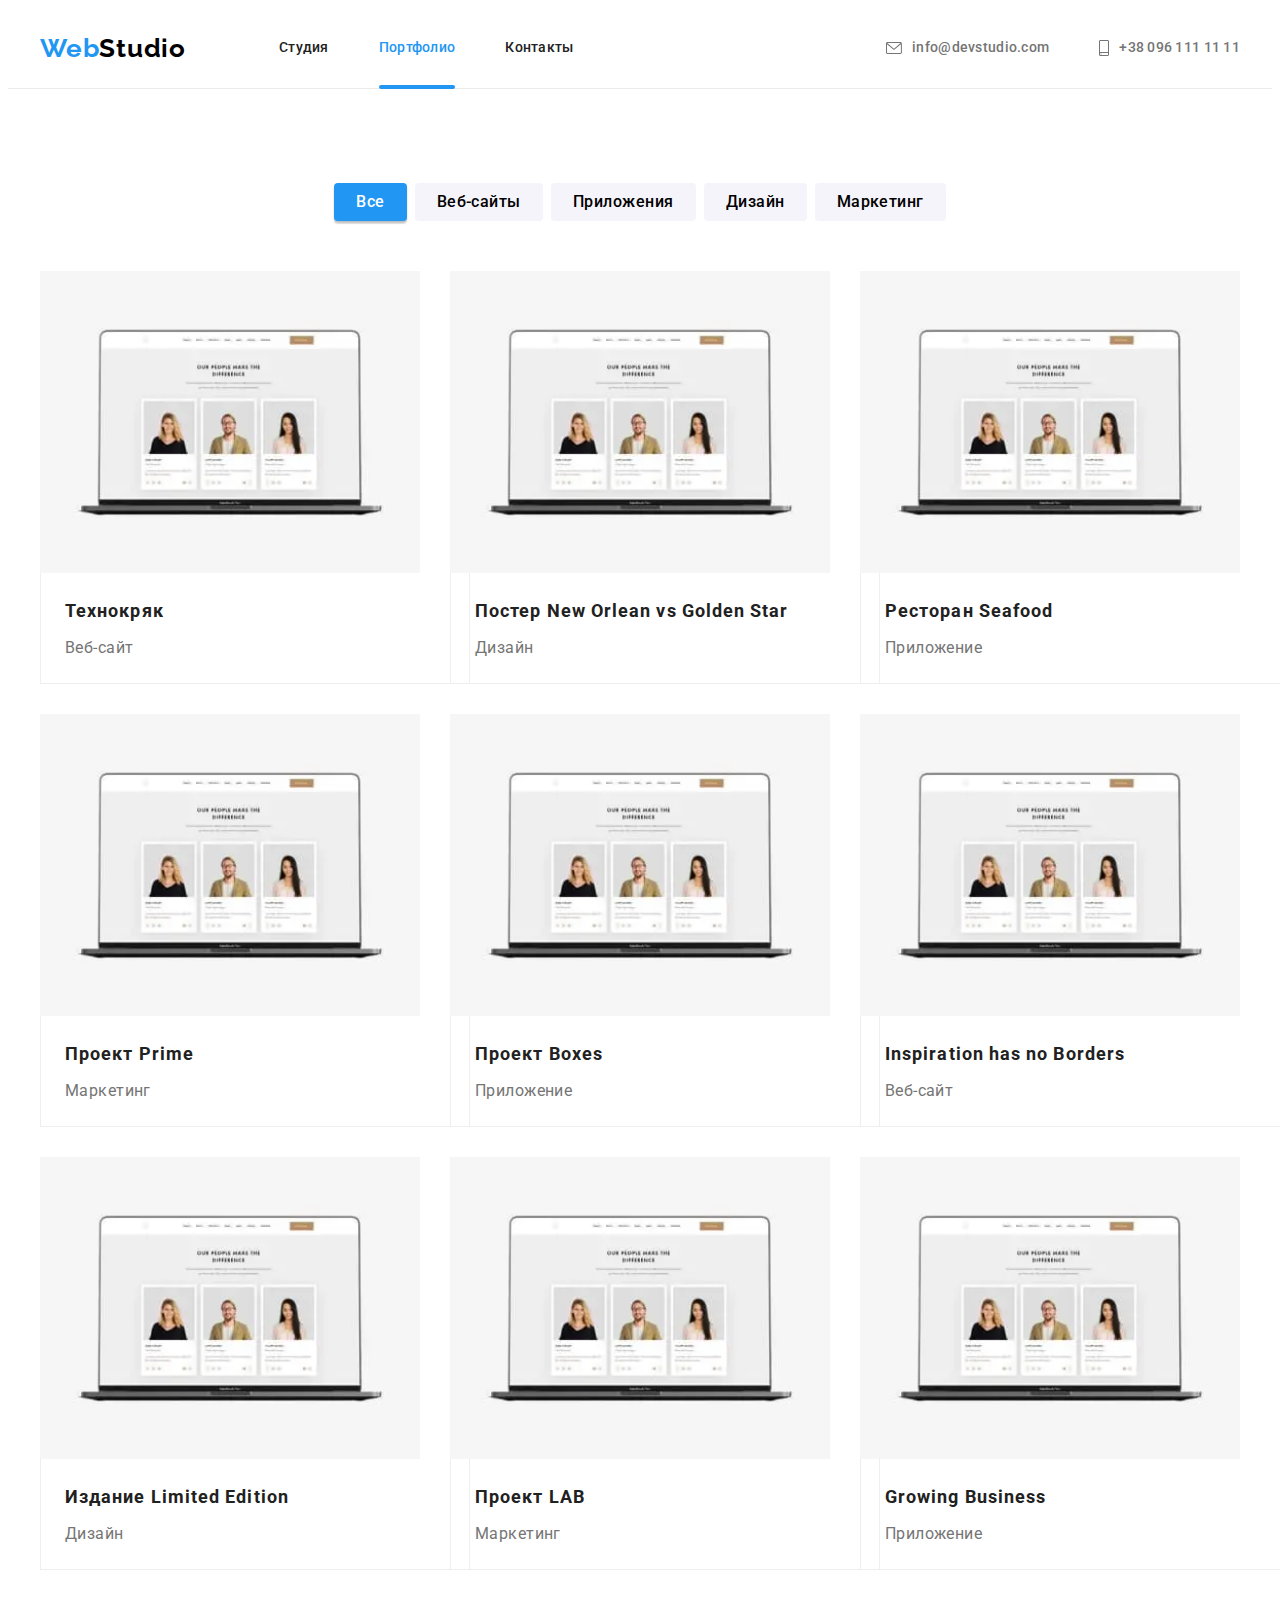
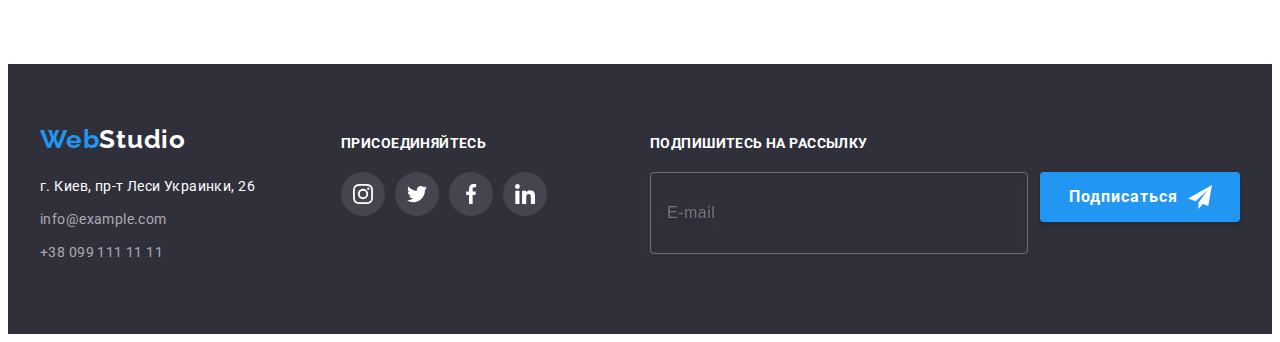
==== commit dd8ad2ed: "draft version" ====
--- a/portfolio.html
+++ b/portfolio.html
@@ -138,13 +138,62 @@
             <li class="samples-list__item">
               <a class="samples-list__link link" href="">
                 <div class="product-thumb">
-                  <img
-                    class="product-thumb__image img"
-                    src="./images/image-8.jpg"
-                    alt="Ноутбук"
-                    width="370"
-                    height="294"
-                  />
+                  <picture>
+                    <source
+                      srcset="
+                        ./images/portfolio/desktop/technocrack.webp    1x,
+                        ./images/portfolio/desktop/technocrack@2x.webp 2x
+                      "
+                      type="image/webp"
+                      media="(min-width:1200px)"
+                    />
+                    <source
+                      srcset="
+                        ./images/portfolio/desktop/technocrack.jpg    1x,
+                        ./images/portfolio/desktop/technocrack@2x.jpg 2x
+                      "
+                      type="image/jpeg"
+                      media="(min-width:1200px)"
+                    />
+                    <source
+                      srcset="
+                        ./images/portfolio/tablet/technocrack.webp    1x,
+                        ./images/portfolio/tablet/technocrack@2x.webp 2x
+                      "
+                      type="image/webp"
+                      media="(min-width:768px)"
+                    />
+                    <source
+                      srcset="
+                        ./images/portfolio/tablet/technocrack.jpg    1x,
+                        ./images/portfolio/tablet/technocrack@2x.jpg 2x
+                      "
+                      type="image/jpeg"
+                      media="(min-width:768px)"
+                    />
+                    <source
+                      srcset="
+                        ./images/portfolio/mobile/technocrack.webp    1x,
+                        ./images/portfolio/mobile/technocrack@2x.webp 2x
+                      "
+                      type="image/webp"
+                      media="(max-width:767px)"
+                    />
+                    <source
+                      srcset="
+                        ./images/portfolio/mobile/technocrack.jpg    1x,
+                        ./images/portfolio/mobile/technocrack@2x.jpg 2x
+                      "
+                      type="image/jpeg"
+                      media="(max-width:767px)"
+                    />
+                    <img
+                      class="product-thumb__image"
+                      src="./images/image-8.jpg"
+                      alt="Ноутбук"
+                      height="294"
+                    />
+                  </picture>
                   <div class="content-overlay">
                     <p class="content-overlay__text">
                       Ресурс предлагает комплексные предложения с разным уровнем функционала и
@@ -162,13 +211,62 @@
             <li class="samples-list__item">
               <a class="samples-list__link link" href="">
                 <div class="product-thumb">
-                  <img
-                    class="product-thumb__image img"
-                    src="./images/image-9.jpg"
-                    alt="Баскетболисты"
-                    width="370"
-                    height="294"
-                  />
+                  <picture>
+                    <source
+                      srcset="
+                        ./images/portfolio/desktop/technocrack.webp    1x,
+                        ./images/portfolio/desktop/technocrack@2x.webp 2x
+                      "
+                      type="image/webp"
+                      media="(min-width:1200px)"
+                    />
+                    <source
+                      srcset="
+                        ./images/portfolio/desktop/technocrack.jpg    1x,
+                        ./images/portfolio/desktop/technocrack@2x.jpg 2x
+                      "
+                      type="image/jpeg"
+                      media="(min-width:1200px)"
+                    />
+                    <source
+                      srcset="
+                        ./images/portfolio/tablet/technocrack.webp    1x,
+                        ./images/portfolio/tablet/technocrack@2x.webp 2x
+                      "
+                      type="image/webp"
+                      media="(min-width:768px)"
+                    />
+                    <source
+                      srcset="
+                        ./images/portfolio/tablet/technocrack.jpg    1x,
+                        ./images/portfolio/tablet/technocrack@2x.jpg 2x
+                      "
+                      type="image/jpeg"
+                      media="(min-width:768px)"
+                    />
+                    <source
+                      srcset="
+                        ./images/portfolio/mobile/technocrack.webp    1x,
+                        ./images/portfolio/mobile/technocrack@2x.webp 2x
+                      "
+                      type="image/webp"
+                      media="(max-width:767px)"
+                    />
+                    <source
+                      srcset="
+                        ./images/portfolio/mobile/technocrack.jpg    1x,
+                        ./images/portfolio/mobile/technocrack@2x.jpg 2x
+                      "
+                      type="image/jpeg"
+                      media="(max-width:767px)"
+                    />
+                    <img
+                      class="product-thumb__image"
+                      src="./images/image-9.jpg"
+                      alt="Баскетболисты"
+                      height="294"
+                    />
+                  </picture>
                   <div class="content-overlay">
                     <p class="content-overlay__text">
                       Ресурс предлагает комплексные предложения с разным уровнем функционала и
@@ -188,13 +286,62 @@
             <li class="samples-list__item">
               <a class="samples-list__link link" href="">
                 <div class="product-thumb">
-                  <img
-                    class="product-thumb__image img"
-                    src="./images/image-10.jpg"
-                    alt="Логотип"
-                    width="370"
-                    height="294"
-                  />
+                  <picture>
+                    <source
+                      srcset="
+                        ./images/portfolio/desktop/technocrack.webp    1x,
+                        ./images/portfolio/desktop/technocrack@2x.webp 2x
+                      "
+                      type="image/webp"
+                      media="(min-width:1200px)"
+                    />
+                    <source
+                      srcset="
+                        ./images/portfolio/desktop/technocrack.jpg    1x,
+                        ./images/portfolio/desktop/technocrack@2x.jpg 2x
+                      "
+                      type="image/jpeg"
+                      media="(min-width:1200px)"
+                    />
+                    <source
+                      srcset="
+                        ./images/portfolio/tablet/technocrack.webp    1x,
+                        ./images/portfolio/tablet/technocrack@2x.webp 2x
+                      "
+                      type="image/webp"
+                      media="(min-width:768px)"
+                    />
+                    <source
+                      srcset="
+                        ./images/portfolio/tablet/technocrack.jpg    1x,
+                        ./images/portfolio/tablet/technocrack@2x.jpg 2x
+                      "
+                      type="image/jpeg"
+                      media="(min-width:768px)"
+                    />
+                    <source
+                      srcset="
+                        ./images/portfolio/mobile/technocrack.webp    1x,
+                        ./images/portfolio/mobile/technocrack@2x.webp 2x
+                      "
+                      type="image/webp"
+                      media="(max-width:767px)"
+                    />
+                    <source
+                      srcset="
+                        ./images/portfolio/mobile/technocrack.jpg    1x,
+                        ./images/portfolio/mobile/technocrack@2x.jpg 2x
+                      "
+                      type="image/jpeg"
+                      media="(max-width:767px)"
+                    />
+                    <img
+                      class="product-thumb__image"
+                      src="./images/image-10.jpg"
+                      alt="Логотип"
+                      height="294"
+                    />
+                  </picture>
                   <div class="content-overlay">
                     <p class="content-overlay__text">
                       Ресурс предлагает комплексные предложения с разным уровнем функционала и
@@ -214,13 +361,62 @@
             <li class="samples-list__item">
               <a class="samples-list__link link" href="">
                 <div class="product-thumb">
-                  <img
-                    class="product-thumb__image img"
-                    src="./images/image-11.jpg"
-                    alt="Наушники"
-                    width="370"
-                    height="294"
-                  />
+                  <picture>
+                    <source
+                      srcset="
+                        ./images/portfolio/desktop/technocrack.webp    1x,
+                        ./images/portfolio/desktop/technocrack@2x.webp 2x
+                      "
+                      type="image/webp"
+                      media="(min-width:1200px)"
+                    />
+                    <source
+                      srcset="
+                        ./images/portfolio/desktop/technocrack.jpg    1x,
+                        ./images/portfolio/desktop/technocrack@2x.jpg 2x
+                      "
+                      type="image/jpeg"
+                      media="(min-width:1200px)"
+                    />
+                    <source
+                      srcset="
+                        ./images/portfolio/tablet/technocrack.webp    1x,
+                        ./images/portfolio/tablet/technocrack@2x.webp 2x
+                      "
+                      type="image/webp"
+                      media="(min-width:768px)"
+                    />
+                    <source
+                      srcset="
+                        ./images/portfolio/tablet/technocrack.jpg    1x,
+                        ./images/portfolio/tablet/technocrack@2x.jpg 2x
+                      "
+                      type="image/jpeg"
+                      media="(min-width:768px)"
+                    />
+                    <source
+                      srcset="
+                        ./images/portfolio/mobile/technocrack.webp    1x,
+                        ./images/portfolio/mobile/technocrack@2x.webp 2x
+                      "
+                      type="image/webp"
+                      media="(max-width:767px)"
+                    />
+                    <source
+                      srcset="
+                        ./images/portfolio/mobile/technocrack.jpg    1x,
+                        ./images/portfolio/mobile/technocrack@2x.jpg 2x
+                      "
+                      type="image/jpeg"
+                      media="(max-width:767px)"
+                    />
+                    <img
+                      class="product-thumb__image"
+                      src="./images/image-11.jpg"
+                      alt="Наушники"
+                      height="294"
+                    />
+                  </picture>
                   <div class="content-overlay">
                     <p class="content-overlay__text">
                       Ресурс предлагает комплексные предложения с разным уровнем функционала и
@@ -238,13 +434,62 @@
             <li class="samples-list__item">
               <a class="samples-list__link link" href="">
                 <div class="product-thumb">
-                  <img
-                    class="product-thumb__image img"
-                    src="./images/image-12.jpg"
-                    alt="Коробки"
-                    width="370"
-                    height="294"
-                  />
+                  <picture>
+                    <source
+                      srcset="
+                        ./images/portfolio/desktop/technocrack.webp    1x,
+                        ./images/portfolio/desktop/technocrack@2x.webp 2x
+                      "
+                      type="image/webp"
+                      media="(min-width:1200px)"
+                    />
+                    <source
+                      srcset="
+                        ./images/portfolio/desktop/technocrack.jpg    1x,
+                        ./images/portfolio/desktop/technocrack@2x.jpg 2x
+                      "
+                      type="image/jpeg"
+                      media="(min-width:1200px)"
+                    />
+                    <source
+                      srcset="
+                        ./images/portfolio/tablet/technocrack.webp    1x,
+                        ./images/portfolio/tablet/technocrack@2x.webp 2x
+                      "
+                      type="image/webp"
+                      media="(min-width:768px)"
+                    />
+                    <source
+                      srcset="
+                        ./images/portfolio/tablet/technocrack.jpg    1x,
+                        ./images/portfolio/tablet/technocrack@2x.jpg 2x
+                      "
+                      type="image/jpeg"
+                      media="(min-width:768px)"
+                    />
+                    <source
+                      srcset="
+                        ./images/portfolio/mobile/technocrack.webp    1x,
+                        ./images/portfolio/mobile/technocrack@2x.webp 2x
+                      "
+                      type="image/webp"
+                      media="(max-width:767px)"
+                    />
+                    <source
+                      srcset="
+                        ./images/portfolio/mobile/technocrack.jpg    1x,
+                        ./images/portfolio/mobile/technocrack@2x.jpg 2x
+                      "
+                      type="image/jpeg"
+                      media="(max-width:767px)"
+                    />
+                    <img
+                      class="product-thumb__image"
+                      src="./images/image-12.jpg"
+                      alt="Коробки"
+                      height="294"
+                    />
+                  </picture>
                   <div class="content-overlay">
                     <p class="content-overlay__text">
                       Ресурс предлагает комплексные предложения с разным уровнем функционала и
@@ -262,13 +507,62 @@
             <li class="samples-list__item">
               <a class="samples-list__link link" href="">
                 <div class="product-thumb">
-                  <img
-                    class="product-thumb__image img"
-                    src="./images/image-13.jpg"
-                    alt="Монитор"
-                    width="370"
-                    height="294"
-                  />
+                  <picture>
+                    <source
+                      srcset="
+                        ./images/portfolio/desktop/technocrack.webp    1x,
+                        ./images/portfolio/desktop/technocrack@2x.webp 2x
+                      "
+                      type="image/webp"
+                      media="(min-width:1200px)"
+                    />
+                    <source
+                      srcset="
+                        ./images/portfolio/desktop/technocrack.jpg    1x,
+                        ./images/portfolio/desktop/technocrack@2x.jpg 2x
+                      "
+                      type="image/jpeg"
+                      media="(min-width:1200px)"
+                    />
+                    <source
+                      srcset="
+                        ./images/portfolio/tablet/technocrack.webp    1x,
+                        ./images/portfolio/tablet/technocrack@2x.webp 2x
+                      "
+                      type="image/webp"
+                      media="(min-width:768px)"
+                    />
+                    <source
+                      srcset="
+                        ./images/portfolio/tablet/technocrack.jpg    1x,
+                        ./images/portfolio/tablet/technocrack@2x.jpg 2x
+                      "
+                      type="image/jpeg"
+                      media="(min-width:768px)"
+                    />
+                    <source
+                      srcset="
+                        ./images/portfolio/mobile/technocrack.webp    1x,
+                        ./images/portfolio/mobile/technocrack@2x.webp 2x
+                      "
+                      type="image/webp"
+                      media="(max-width:767px)"
+                    />
+                    <source
+                      srcset="
+                        ./images/portfolio/mobile/technocrack.jpg    1x,
+                        ./images/portfolio/mobile/technocrack@2x.jpg 2x
+                      "
+                      type="image/jpeg"
+                      media="(max-width:767px)"
+                    />
+                    <img
+                      class="product-thumb__image"
+                      src="./images/image-13.jpg"
+                      alt="Монитор"
+                      height="294"
+                    />
+                  </picture>
                   <div class="content-overlay">
                     <p class="content-overlay__text">
                       Ресурс предлагает комплексные предложения с разным уровнем функционала и
@@ -286,13 +580,62 @@
             <li class="samples-list__item">
               <a class="samples-list__link link" href="">
                 <div class="product-thumb">
-                  <img
-                    class="product-thumb__image img"
-                    src="./images/image-14.jpg"
-                    alt="Книга"
-                    width="370"
-                    height="294"
-                  />
+                  <picture>
+                    <source
+                      srcset="
+                        ./images/portfolio/desktop/technocrack.webp    1x,
+                        ./images/portfolio/desktop/technocrack@2x.webp 2x
+                      "
+                      type="image/webp"
+                      media="(min-width:1200px)"
+                    />
+                    <source
+                      srcset="
+                        ./images/portfolio/desktop/technocrack.jpg    1x,
+                        ./images/portfolio/desktop/technocrack@2x.jpg 2x
+                      "
+                      type="image/jpeg"
+                      media="(min-width:1200px)"
+                    />
+                    <source
+                      srcset="
+                        ./images/portfolio/tablet/technocrack.webp    1x,
+                        ./images/portfolio/tablet/technocrack@2x.webp 2x
+                      "
+                      type="image/webp"
+                      media="(min-width:768px)"
+                    />
+                    <source
+                      srcset="
+                        ./images/portfolio/tablet/technocrack.jpg    1x,
+                        ./images/portfolio/tablet/technocrack@2x.jpg 2x
+                      "
+                      type="image/jpeg"
+                      media="(min-width:768px)"
+                    />
+                    <source
+                      srcset="
+                        ./images/portfolio/mobile/technocrack.webp    1x,
+                        ./images/portfolio/mobile/technocrack@2x.webp 2x
+                      "
+                      type="image/webp"
+                      media="(max-width:767px)"
+                    />
+                    <source
+                      srcset="
+                        ./images/portfolio/mobile/technocrack.jpg    1x,
+                        ./images/portfolio/mobile/technocrack@2x.jpg 2x
+                      "
+                      type="image/jpeg"
+                      media="(max-width:767px)"
+                    />
+                    <img
+                      class="product-thumb__image"
+                      src="./images/image-14.jpg"
+                      alt="Книга"
+                      height="294"
+                    />
+                  </picture>
                   <div class="content-overlay">
                     <p class="content-overlay__text">
                       Ресурс предлагает комплексные предложения с разным уровнем функционала и
@@ -312,13 +655,62 @@
             <li class="samples-list__item">
               <a class="samples-list__link link" href="">
                 <div class="product-thumb">
-                  <img
-                    class="product-thumb__image img"
-                    src="./images/image-15.jpg"
-                    alt="Бирка"
-                    width="370"
-                    height="294"
-                  />
+                  <picture>
+                    <source
+                      srcset="
+                        ./images/portfolio/desktop/technocrack.webp    1x,
+                        ./images/portfolio/desktop/technocrack@2x.webp 2x
+                      "
+                      type="image/webp"
+                      media="(min-width:1200px)"
+                    />
+                    <source
+                      srcset="
+                        ./images/portfolio/desktop/technocrack.jpg    1x,
+                        ./images/portfolio/desktop/technocrack@2x.jpg 2x
+                      "
+                      type="image/jpeg"
+                      media="(min-width:1200px)"
+                    />
+                    <source
+                      srcset="
+                        ./images/portfolio/tablet/technocrack.webp    1x,
+                        ./images/portfolio/tablet/technocrack@2x.webp 2x
+                      "
+                      type="image/webp"
+                      media="(min-width:768px)"
+                    />
+                    <source
+                      srcset="
+                        ./images/portfolio/tablet/technocrack.jpg    1x,
+                        ./images/portfolio/tablet/technocrack@2x.jpg 2x
+                      "
+                      type="image/jpeg"
+                      media="(min-width:768px)"
+                    />
+                    <source
+                      srcset="
+                        ./images/portfolio/mobile/technocrack.webp    1x,
+                        ./images/portfolio/mobile/technocrack@2x.webp 2x
+                      "
+                      type="image/webp"
+                      media="(max-width:767px)"
+                    />
+                    <source
+                      srcset="
+                        ./images/portfolio/mobile/technocrack.jpg    1x,
+                        ./images/portfolio/mobile/technocrack@2x.jpg 2x
+                      "
+                      type="image/jpeg"
+                      media="(max-width:767px)"
+                    />
+                    <img
+                      class="product-thumb__image"
+                      src="./images/image-15.jpg"
+                      alt="Бирка"
+                      height="294"
+                    />
+                  </picture>
                   <div class="content-overlay">
                     <p class="content-overlay__text">
                       Ресурс предлагает комплексные предложения с разным уровнем функционала и
@@ -336,13 +728,62 @@
             <li class="samples-list__item">
               <a class="samples-list__link link" href="">
                 <div class="product-thumb">
-                  <img
-                    class="product-thumb__image img"
-                    src="./images/image-16.jpg"
-                    alt="Ноутбук"
-                    width="370"
-                    height="294"
-                  />
+                  <picture>
+                    <source
+                      srcset="
+                        ./images/portfolio/desktop/technocrack.webp    1x,
+                        ./images/portfolio/desktop/technocrack@2x.webp 2x
+                      "
+                      type="image/webp"
+                      media="(min-width:1200px)"
+                    />
+                    <source
+                      srcset="
+                        ./images/portfolio/desktop/technocrack.jpg    1x,
+                        ./images/portfolio/desktop/technocrack@2x.jpg 2x
+                      "
+                      type="image/jpeg"
+                      media="(min-width:1200px)"
+                    />
+                    <source
+                      srcset="
+                        ./images/portfolio/tablet/technocrack.webp    1x,
+                        ./images/portfolio/tablet/technocrack@2x.webp 2x
+                      "
+                      type="image/webp"
+                      media="(min-width:768px)"
+                    />
+                    <source
+                      srcset="
+                        ./images/portfolio/tablet/technocrack.jpg    1x,
+                        ./images/portfolio/tablet/technocrack@2x.jpg 2x
+                      "
+                      type="image/jpeg"
+                      media="(min-width:768px)"
+                    />
+                    <source
+                      srcset="
+                        ./images/portfolio/mobile/technocrack.webp    1x,
+                        ./images/portfolio/mobile/technocrack@2x.webp 2x
+                      "
+                      type="image/webp"
+                      media="(max-width:767px)"
+                    />
+                    <source
+                      srcset="
+                        ./images/portfolio/mobile/technocrack.jpg    1x,
+                        ./images/portfolio/mobile/technocrack@2x.jpg 2x
+                      "
+                      type="image/jpeg"
+                      media="(max-width:767px)"
+                    />
+                    <img
+                      class="product-thumb__image"
+                      src="./images/image-16.jpg"
+                      alt="Ноутбук"
+                      height="294"
+                    />
+                  </picture>
                   <div class="content-overlay">
                     <p class="content-overlay__text">
                       Ресурс предлагает комплексные предложения с разным уровнем функционала и
--- a/css/main.min.css
+++ b/css/main.min.css
@@ -1 +1 @@
-:root{--text-main-color: #212121;--text-secondary-color: #757575;--text-light-color: #ffffff;--text-light-transparent-color: rgba(255, 255, 255, 0.6);--text-dark-color: #000000;--text-accent-color: #2196f3;--bg-main-color: #ffffff;--bg-light-color: #f5f4fa;--bg-dark-color: #2f303a;--bg-accent-color: #2196f3;--bg-accent-btn-color: #188ce8;--bg-first-hero-color: rgba(47, 48, 58, 0.4);--bg-last-hero-color: #c4c4c4;--bg-portfolio-example-thumb-color: rgba(33, 150, 243, 0.9);--bg-activity-text-thumb-color: rgba(47, 48, 58, 0.8);--social-icon-main-color: #afb1b8;--social-icon-footer-color: #ffffff;--social-icon-bg-footer-color: rgba(255, 255, 255, 0.1);--border-header-color: #ececec;--border-card-color: #eeeeee;--border-subscription-input-color: rgba(255, 255, 255, 0.3);--border-input-textarea-color: rgba(33, 33, 33, 0.2);--border-comment-textarea-color: rgba(117, 117, 117, 0.5);--backdrop-color: rgba(0, 0, 0, 0.2);--main-font-family: "Roboto", sans-serif;--logo-font-family: "Raleway", sans-serif;--main-gap: 30px}p,h1,h2,h3,h4,h5,h6{margin:0}ul{margin:0;padding-left:0}body{font-weight:400;background-color:var(--bg-main-color);color:var(--text-main-color);font-family:var(--main-font-family);font-size:14px;line-height:1.71;letter-spacing:.03em}.list{list-style:none}.link{color:var(--text-main-color);text-decoration:none}.btn{font-family:inherit;font-size:16px;text-align:center;cursor:pointer}.img{display:block;max-width:100%;height:auto}.visually-hidden{position:absolute;white-space:nowrap;width:1px;height:1px;overflow:hidden;border:0;padding:0;clip:rect(0 0 0 0);-webkit-clip-path:inset(50%);clip-path:inset(50%);margin:-1px}.container{padding:0 15px;margin:0 auto}@media screen and (min-width: 480px){.container{width:480px}}@media screen and (min-width: 768px){.container{width:768px}}@media screen and (min-width: 1200px){.container{width:1200px}}.header__container{position:relative;-webkit-box-align:center;-ms-flex-align:center;align-items:center;display:-webkit-box;display:-ms-flexbox;display:flex;-webkit-box-pack:justify;-ms-flex-pack:justify;justify-content:space-between;min-height:60px}.section{padding-top:94px;padding-bottom:94px}.logo{display:block;color:var(--text-accent-color);font-family:var(--logo-font-family);font-weight:700;font-size:26px;line-height:1.19;font-size:24px;line-height:1.17;letter-spacing:.03em}@media screen and (min-width: 1200px){.logo{font-size:26px;line-height:1.19}}.footer .logo__part{color:var(--text-light-color)}.header .logo__part{color:var(--text-dark-color)}.title{font-size:36px;line-height:1.17;text-align:center;margin-bottom:50px;letter-spacing:.03em}.social-list{display:-webkit-box;display:-ms-flexbox;display:flex;-webkit-box-pack:center;-ms-flex-pack:center;justify-content:center}.social-list__item:not(:last-child){margin-right:10px}.social-list__link{display:-webkit-box;display:-ms-flexbox;display:flex;-webkit-box-pack:center;-ms-flex-pack:center;justify-content:center;-webkit-box-align:center;-ms-flex-align:center;align-items:center;width:44px;height:44px;border-radius:50%}.social-list__link--mid{fill:var(--social-icon-main-color);-webkit-transition:fill 250ms cubic-bezier(0.4, 0, 0.2, 1),background-color 250ms cubic-bezier(0.4, 0, 0.2, 1);transition:fill 250ms cubic-bezier(0.4, 0, 0.2, 1),background-color 250ms cubic-bezier(0.4, 0, 0.2, 1)}.social-list__link--mid:hover,.social-list__link--mid:focus{fill:var(--bg-main-color);background-color:var(--text-accent-color)}.social-list__link--bottom{fill:var(--social-icon-footer-color);background-color:var(--social-icon-bg-footer-color);-webkit-transition:background-color 250ms cubic-bezier(0.4, 0, 0.2, 1);transition:background-color 250ms cubic-bezier(0.4, 0, 0.2, 1)}.social-list__link--bottom:hover,.social-list__link--bottom:focus{background-color:var(--bg-accent-color)}.header{border-bottom:1px solid var(--border-header-color)}.menu-btn{display:-webkit-inline-box;display:-ms-inline-flexbox;display:inline-flex;position:absolute;right:0;top:10px;padding:0;background-color:rgba(0,0,0,0);border:none}@media screen and (min-width: 768px){.menu-btn{display:none}}.menu-btn__icon-menu{fill:var(--text-main-color);-webkit-transition:fill 250ms cubic-bezier(0.4, 0, 0.2, 1);transition:fill 250ms cubic-bezier(0.4, 0, 0.2, 1)}.menu-btn__icon-menu:hover .menu-btn__icon-menu,.menu-btn__icon-menu:focus .menu-btn__icon-menu{fill:var(--bg-accent-color)}.menu-list{display:-webkit-box;display:-ms-flexbox;display:flex;padding:0;margin-left:88px}.menu-list__item:not(:last-child){margin-right:50px}@media screen and (max-width: 767px){.menu-list{display:none}}@media screen and (min-width: 1200px){.menu-list{margin-left:93px}}.menu-list__link{display:inline-block;padding-top:32px;padding-bottom:32px;font-weight:500;font-size:14px;line-height:1.14;letter-spacing:.02em;-webkit-transition:color 250ms cubic-bezier(0.4, 0, 0.2, 1);transition:color 250ms cubic-bezier(0.4, 0, 0.2, 1)}.menu-list__link:hover,.menu-list__link:focus{color:var(--text-accent-color)}.menu-list__link--current{color:var(--text-accent-color);position:relative}.menu-list__link--current::after{content:"";position:absolute;left:0;bottom:-1px;width:100%;height:4px;border-radius:2px;background-color:var(--bg-accent-color)}.contacts-list{display:-webkit-box;display:-ms-flexbox;display:flex;margin-left:auto;padding:0;-webkit-box-orient:vertical;-webkit-box-direction:normal;-ms-flex-direction:column;flex-direction:column;-webkit-box-pack:center;-ms-flex-pack:center;justify-content:center}@media screen and (max-width: 767px){.contacts-list{display:none}}@media screen and (min-width: 1200px){.contacts-list{-webkit-box-orient:horizontal;-webkit-box-direction:normal;-ms-flex-direction:row;flex-direction:row;-webkit-box-align:center;-ms-flex-align:center;align-items:center}.contacts-list__item:first-child{margin-right:50px}}.contacts-list__icon{fill:currentColor;margin-right:8px}@media screen and (min-width: 1200px){.contacts-list__icon{margin-right:10px}}.contacts-list__link{display:-webkit-box;display:-ms-flexbox;display:flex;-webkit-box-align:center;-ms-flex-align:center;align-items:center;-webkit-box-pack:center;-ms-flex-pack:center;justify-content:center;color:var(--text-secondary-color);padding-top:5px;padding-bottom:5px;font-weight:500;font-size:14px;line-height:1.14;font-size:12px;line-height:1.17;letter-spacing:.02em;-webkit-transition:color 250ms cubic-bezier(0.4, 0, 0.2, 1);transition:color 250ms cubic-bezier(0.4, 0, 0.2, 1)}@media screen and (min-width: 1200px){.contacts-list__link{font-size:14px;line-height:1.14;padding-top:32px;padding-bottom:32px}}.contacts-list__link:hover,.contacts-list__link:focus{color:var(--text-accent-color)}.mob-menu{display:-webkit-box;display:-ms-flexbox;display:flex;-webkit-box-orient:vertical;-webkit-box-direction:normal;-ms-flex-direction:column;flex-direction:column;-webkit-box-pack:justify;-ms-flex-pack:justify;justify-content:space-between;position:fixed;left:0;top:0;width:100%;height:100%;z-index:10;overflow:scroll;padding:48px 0 48px 40px;background-color:#fff;-webkit-transition:opacity 250ms cubic-bezier(0.4, 0, 0.2, 1),-webkit-transform 250ms cubic-bezier(0.4, 0, 0.2, 1);transition:opacity 250ms cubic-bezier(0.4, 0, 0.2, 1),-webkit-transform 250ms cubic-bezier(0.4, 0, 0.2, 1);transition:transform 250ms cubic-bezier(0.4, 0, 0.2, 1),opacity 250ms cubic-bezier(0.4, 0, 0.2, 1);transition:transform 250ms cubic-bezier(0.4, 0, 0.2, 1),opacity 250ms cubic-bezier(0.4, 0, 0.2, 1),-webkit-transform 250ms cubic-bezier(0.4, 0, 0.2, 1)}@media screen and (min-width: 768px){.mob-menu{display:none}}.mob-menu.is-hidden{opacity:0;visibility:hidden;-webkit-transform:translateX(100%);transform:translateX(100%)}.menu-btn-close{display:-webkit-inline-box;display:-ms-inline-flexbox;display:inline-flex;position:absolute;right:15px;top:10px;padding:0;background-color:rgba(0,0,0,0);border:none}@media screen and (min-width: 768px){.menu-btn-close{display:none}}.menu-btn-close__icon-menu-close{fill:var(--text-main-color);-webkit-transition:fill 250ms cubic-bezier(0.4, 0, 0.2, 1);transition:fill 250ms cubic-bezier(0.4, 0, 0.2, 1)}.menu-btn-close:hover .menu-btn-close__icon-menu-close,.menu-btn-close:focus .menu-btn-close__icon-menu-close{fill:var(--bg-accent-color)}.mob-menu__item:not(:last-child){margin-bottom:32px}.mob-menu__link{font-size:40px;font-weight:500;line-height:1.18;letter-spacing:.02em;letter-spacing:.02em;color:var(--text-main-color)}.mob-menu__link--current{color:var(--text-accent-color)}@media screen and (max-width: 479px){.mob-menu__link{font-size:8.333vw;font-weight:500;line-height:1.18;letter-spacing:.02em}}.mob-menu__tel{font-size:34px;font-weight:500;line-height:1.18;letter-spacing:.02em;color:var(--text-accent-color)}@media screen and (max-width: 479px){.mob-menu__tel{font-size:7.083vw;font-weight:500;line-height:1.18;letter-spacing:.02em}}.mob-menu__mail{font-size:24px;font-weight:500;line-height:1.17;letter-spacing:.02em;color:var(--text-secondary-color)}@media screen and (max-width: 479px){.mob-menu__mail{font-size:7.083vw;font-weight:500;line-height:1.18;letter-spacing:.02em}}.mob-menu__social-list{margin-top:64px;display:-webkit-box;display:-ms-flexbox;display:flex;-ms-flex-wrap:wrap;flex-wrap:wrap}.mob-menu__social-item{font-size:18px;font-weight:500;line-height:1.22;letter-spacing:.02em;display:-webkit-box;display:-ms-flexbox;display:flex;-webkit-box-align:center;-ms-flex-align:center;align-items:center;color:var(--text-accent-color)}@media screen and (max-width: 479px){.mob-menu__social-item{font-size:3.75vw;font-weight:500;line-height:1.22;letter-spacing:.02em}}.mob-menu__social-item:not(:last-child):after{content:"";display:inline-block;margin-left:10px;margin-right:10px;background-color:var(--border-input-textarea-color);width:1px;height:22px}@media screen and (max-width: 479px){.mob-menu__social-item:not(:last-child):after{margin-left:2vw;margin-right:2vw}}.mob-menu__social-link{color:var(--text-accent-color)}.no-scroll{overflow:hidden}.hero{max-width:1600px;padding-top:200px;padding-bottom:200px;margin:0 auto;background-color:var(--bg-last-hero-color);background-image:-webkit-gradient(linear, left top, left bottom, from(var(--bg-first-hero-color)), to(var(--bg-first-hero-color))),url(../images/img-hero.jpg);background-image:linear-gradient(var(--bg-first-hero-color), var(--bg-first-hero-color)),url(../images/img-hero.jpg);background-repeat:no-repeat;background-position:center;background-size:cover}.main-title{color:var(--text-light-color);font-weight:900;font-size:44px;line-height:1.36;text-align:center;letter-spacing:.06em;text-transform:uppercase;margin-bottom:var(--main-gap);max-width:696px;margin-left:auto;margin-right:auto}.main-btn{padding-top:10px;padding-right:32px;padding-bottom:10px;padding-left:32px;border:0;background-color:var(--bg-accent-color);color:var(--text-light-color);font-weight:700;line-height:1.88;letter-spacing:.06em;display:block;height:50px;min-width:200px;margin-left:auto;margin-right:auto;border-radius:4px;-webkit-box-shadow:0px 4px 4px rgba(0,0,0,.15);box-shadow:0px 4px 4px rgba(0,0,0,.15);-webkit-transition:background-color 250ms cubic-bezier(0.4, 0, 0.2, 1);transition:background-color 250ms cubic-bezier(0.4, 0, 0.2, 1)}.main-btn:hover,.main-btn:focus{background-color:var(--bg-accent-btn-color)}.advantages-list{display:-webkit-box;display:-ms-flexbox;display:flex;margin-right:calc(-1*var(--main-gap))}.advantages-list__item{-ms-flex-preferred-size:calc(25% - var(--main-gap));flex-basis:calc(25% - var(--main-gap));margin-right:var(--main-gap)}.advantages-list__title{font-size:14px;line-height:1.14;text-transform:uppercase;margin-bottom:10px;letter-spacing:.03em}.advantages-list__text{color:var(--text-secondary-color)}.advantages-list__icon-container{display:-webkit-box;display:-ms-flexbox;display:flex;-webkit-box-pack:center;-ms-flex-pack:center;justify-content:center;-webkit-box-align:center;-ms-flex-align:center;align-items:center;height:120px;border-radius:4px;margin-bottom:var(--main-gap);background-color:var(--bg-light-color)}.activity{padding-top:0}.activity-list{display:-webkit-box;display:-ms-flexbox;display:flex}.activity-list__item:not(:last-child){margin-right:var(--main-gap)}.activity-list__img-container{position:relative}.activity-list__text{position:absolute;left:0;bottom:0;display:-webkit-box;display:-ms-flexbox;display:flex;-webkit-box-pack:center;-ms-flex-pack:center;justify-content:center;-webkit-box-align:center;-ms-flex-align:center;align-items:center;width:100%;min-height:70px;font-weight:700;text-align:center;text-transform:uppercase;color:var(--text-light-color);background:var(--bg-activity-text-thumb-color)}.command{background-color:var(--bg-light-color)}.command-list{display:-webkit-box;display:-ms-flexbox;display:flex;margin-right:calc(-1*var(--main-gap))}.command-list__item{-ms-flex-preferred-size:calc(25% - var(--main-gap));flex-basis:calc(25% - var(--main-gap));margin-right:var(--main-gap);background-color:var(--bg-main-color);border-radius:0px 0px 4px 4px;-webkit-box-shadow:0px 1px 3px rgba(0,0,0,.12),0px 1px 1px rgba(0,0,0,.14),0px 2px 1px rgba(0,0,0,.2);box-shadow:0px 1px 3px rgba(0,0,0,.12),0px 1px 1px rgba(0,0,0,.14),0px 2px 1px rgba(0,0,0,.2)}.command-data{padding:var(--main-gap)}.command-data__title{font-weight:500;font-size:16px;line-height:1.19;text-align:center;margin-bottom:10px;letter-spacing:.03em}.command-data__text{font-size:16px;line-height:1.19;text-align:center;color:var(--text-secondary-color);margin-bottom:16px}.clients-list{display:-webkit-box;display:-ms-flexbox;display:flex;-webkit-box-pack:center;-ms-flex-pack:center;justify-content:center;margin-right:calc(-1*var(--main-gap))}.clients-list__item{-ms-flex-preferred-size:calc(16.6666666667% - var(--main-gap));flex-basis:calc(16.6666666667% - var(--main-gap));margin-right:var(--main-gap)}.clients-list__link{height:92px;display:-webkit-box;display:-ms-flexbox;display:flex;-webkit-box-pack:center;-ms-flex-pack:center;justify-content:center;-webkit-box-align:center;-ms-flex-align:center;align-items:center;border:1px solid var(--social-icon-main-color);border-radius:4px;fill:var(--social-icon-main-color);-webkit-transition:fill 250ms cubic-bezier(0.4, 0, 0.2, 1),border 250ms cubic-bezier(0.4, 0, 0.2, 1);transition:fill 250ms cubic-bezier(0.4, 0, 0.2, 1),border 250ms cubic-bezier(0.4, 0, 0.2, 1)}.clients-list__link:hover,.clients-list__link:focus{fill:var(--text-accent-color);border:1px solid var(--text-accent-color)}.examples-list{display:-webkit-box;display:-ms-flexbox;display:flex;-webkit-box-pack:center;-ms-flex-pack:center;justify-content:center;margin-bottom:50px}.examples-list__item:not(:last-child){margin-right:8px}.example-btn{padding:6px 22px;display:block;border-radius:4px;border:0;background-color:var(--bg-light-color);font-weight:500;line-height:1.63;letter-spacing:.03em;-webkit-transition:color 250ms cubic-bezier(0.4, 0, 0.2, 1),background-color 250ms cubic-bezier(0.4, 0, 0.2, 1),-webkit-box-shadow 250ms cubic-bezier(0.4, 0, 0.2, 1);transition:color 250ms cubic-bezier(0.4, 0, 0.2, 1),background-color 250ms cubic-bezier(0.4, 0, 0.2, 1),-webkit-box-shadow 250ms cubic-bezier(0.4, 0, 0.2, 1);transition:color 250ms cubic-bezier(0.4, 0, 0.2, 1),background-color 250ms cubic-bezier(0.4, 0, 0.2, 1),box-shadow 250ms cubic-bezier(0.4, 0, 0.2, 1);transition:color 250ms cubic-bezier(0.4, 0, 0.2, 1),background-color 250ms cubic-bezier(0.4, 0, 0.2, 1),box-shadow 250ms cubic-bezier(0.4, 0, 0.2, 1),-webkit-box-shadow 250ms cubic-bezier(0.4, 0, 0.2, 1)}.example-btn:hover,.example-btn:focus{background-color:var(--bg-accent-color);color:var(--text-light-color);-webkit-box-shadow:0px 3px 1px rgba(0,0,0,.1),0px 1px 2px rgba(0,0,0,.08),0px 2px 2px rgba(0,0,0,.12);box-shadow:0px 3px 1px rgba(0,0,0,.1),0px 1px 2px rgba(0,0,0,.08),0px 2px 2px rgba(0,0,0,.12)}.example-btn--current{border:0;background-color:var(--bg-accent-color);color:var(--text-light-color);-webkit-box-shadow:0px 3px 1px rgba(0,0,0,.1),0px 1px 2px rgba(0,0,0,.08),0px 2px 2px rgba(0,0,0,.12);box-shadow:0px 3px 1px rgba(0,0,0,.1),0px 1px 2px rgba(0,0,0,.08),0px 2px 2px rgba(0,0,0,.12)}.samples-list{display:-webkit-box;display:-ms-flexbox;display:flex;-ms-flex-wrap:wrap;flex-wrap:wrap;margin-right:calc(-1*var(--main-gap));margin-bottom:calc(-1*var(--main-gap))}.samples-list__item{-ms-flex-preferred-size:calc(33.3333333333% - var(--main-gap));flex-basis:calc(33.3333333333% - var(--main-gap));margin-right:var(--main-gap);margin-bottom:var(--main-gap);-webkit-transition:-webkit-box-shadow 250ms cubic-bezier(0.4, 0, 0.2, 1);transition:-webkit-box-shadow 250ms cubic-bezier(0.4, 0, 0.2, 1);transition:box-shadow 250ms cubic-bezier(0.4, 0, 0.2, 1);transition:box-shadow 250ms cubic-bezier(0.4, 0, 0.2, 1), -webkit-box-shadow 250ms cubic-bezier(0.4, 0, 0.2, 1)}.product-description{padding:20px 24px 19px 24px;border-right:1px solid var(--border-card-color);border-bottom:1px solid var(--border-card-color);border-left:1px solid var(--border-card-color)}.product-description__title{font-size:18px;line-height:2;letter-spacing:.06em;margin-bottom:4px}.product-description__text{font-size:16px;line-height:1.88;color:var(--text-secondary-color)}.product-thumb{position:relative;overflow:hidden}.content-overlay{position:absolute;top:0;left:0;-webkit-transform:translateY(101%);transform:translateY(101%);display:inline-block;width:100%;height:100%;background-color:var(--bg-portfolio-example-thumb-color);-webkit-transition:-webkit-transform 250ms cubic-bezier(0.4, 0, 0.2, 1);transition:-webkit-transform 250ms cubic-bezier(0.4, 0, 0.2, 1);transition:transform 250ms cubic-bezier(0.4, 0, 0.2, 1);transition:transform 250ms cubic-bezier(0.4, 0, 0.2, 1), -webkit-transform 250ms cubic-bezier(0.4, 0, 0.2, 1)}.content-overlay__text{position:absolute;top:63px;left:24px;right:24px;bottom:63px;font-size:18px;line-height:1.56;letter-spacing:.03em;color:var(--text-light-color)}.samples-list__link{display:block;-webkit-transition:-webkit-box-shadow 250ms cubic-bezier(0.4, 0, 0.2, 1);transition:-webkit-box-shadow 250ms cubic-bezier(0.4, 0, 0.2, 1);transition:box-shadow 250ms cubic-bezier(0.4, 0, 0.2, 1);transition:box-shadow 250ms cubic-bezier(0.4, 0, 0.2, 1), -webkit-box-shadow 250ms cubic-bezier(0.4, 0, 0.2, 1)}.samples-list__link:hover,.samples-list__link:focus{-webkit-box-shadow:0px 1px 1px rgba(0,0,0,.12),0px 4px 4px rgba(0,0,0,.06),1px 4px 6px rgba(0,0,0,.16);box-shadow:0px 1px 1px rgba(0,0,0,.12),0px 4px 4px rgba(0,0,0,.06),1px 4px 6px rgba(0,0,0,.16)}.samples-list__link:hover .content-overlay{-webkit-transform:translateY(0);transform:translateY(0)}.samples-list__link:focus .content-overlay{-webkit-transform:translateY(0);transform:translateY(0)}.footer{background-color:var(--bg-dark-color)}.footer__container{padding-top:60px;padding-bottom:60px}@media screen and (min-width: 768px){.footer__container{display:-webkit-box;display:-ms-flexbox;display:flex;-ms-flex-wrap:wrap;flex-wrap:wrap}}@media screen and (min-width: 1200px){.footer__container{-ms-flex-wrap:nowrap;flex-wrap:nowrap;-webkit-box-align:baseline;-ms-flex-align:baseline;align-items:baseline}}.address-data{width:100%;text-align:center}@media screen and (min-width: 768px){.address-data{width:232px;margin-left:76px}}@media screen and (min-width: 1200px){.address-data{margin-right:70px;width:231px;text-align:left;margin-left:0}}.position{margin-bottom:20px}.address{font-style:normal;margin-bottom:60px}@media screen and (min-width: 768px){.address{margin-bottom:0}}.address__text{color:var(--text-light-color);margin-bottom:8px}@media screen and (min-width: 1200px){.address__text{margin-bottom:9px}}.vertical-contacts-list__item:not(:last-child){margin-bottom:8px}@media screen and (min-width: 1200px){.vertical-contacts-list__item:not(:last-child){margin-bottom:9px}}.vertical-contacts-list__link{color:var(--text-light-transparent-color);-webkit-transition:color 250ms cubic-bezier(0.4, 0, 0.2, 1);transition:color 250ms cubic-bezier(0.4, 0, 0.2, 1)}.vertical-contacts-list__link:hover,.vertical-contacts-list__link:focus{color:var(--text-accent-color)}.social-container{display:block;margin:0 auto;text-align:center}@media screen and (min-width: 768px){.social-container{margin-right:89px}}@media screen and (min-width: 1200px){.social-container{margin:0 auto 0 0;text-align:left}}.social-container__appeal,.subscription__appeal{font-weight:700;font-size:14px;line-height:1.14;letter-spacing:.03em;text-transform:uppercase;color:var(--text-light-color);margin-bottom:20px}.subscription{margin-top:60px;text-align:center}@media screen and (min-width: 768px){.subscription{-ms-flex-preferred-size:100%;flex-basis:100%}}@media screen and (min-width: 1200px){.subscription{margin-top:0;text-align:left;-ms-flex-preferred-size:570px;flex-basis:570px}}@media screen and (min-width: 1200px){.subscription-form{display:-webkit-box;display:-ms-flexbox;display:flex}}.subscription-form__input{margin-bottom:20px;background-color:rgba(0,0,0,0);outline:none;width:100%;height:50px;padding-left:16px;padding-top:15px;padding-bottom:15px;margin-right:12px;font-weight:400;font-size:16px;line-height:1.25;letter-spacing:.03em;color:var(--text-light-transparent-color);border:1px solid var(--border-subscription-input-color);-webkit-filter:drop-shadow(0px 4px 4px rgba(0, 0, 0, 0.15));filter:drop-shadow(0px 4px 4px rgba(0, 0, 0, 0.15));border-radius:4px;-webkit-transition:border-color 250ms cubic-bezier(0.4, 0, 0.2, 1);transition:border-color 250ms cubic-bezier(0.4, 0, 0.2, 1)}.subscription-form__input:focus,.subscription-form__input:hover{border-color:var(--light-alfa-color)}@media screen and (min-width: 768px){.subscription-form__input{max-width:450px}}@media screen and (min-width: 1200px){.subscription-form__input{width:358px}}.subscription__btn{margin:0 auto}@media screen and (min-width: 1200px){.subscription__btn{margin-left:auto;margin-right:0}}.subscription-btn{display:-webkit-box;display:-ms-flexbox;display:flex;-webkit-box-align:center;-ms-flex-align:center;align-items:center;min-width:200px;height:50px;padding-top:10px;padding-right:28px;padding-bottom:10px;padding-left:29px;background:var(--text-accent-color);-webkit-box-shadow:0px 4px 4px rgba(0,0,0,.15);box-shadow:0px 4px 4px rgba(0,0,0,.15);border:0;border-radius:4px;font-weight:700;font-size:16px;line-height:1.88;text-align:center;letter-spacing:.06em;color:var(--text-light-color);-webkit-transition:background-color 250ms cubic-bezier(0.4, 0, 0.2, 1);transition:background-color 250ms cubic-bezier(0.4, 0, 0.2, 1)}.subscription-btn:hover,.subscription-btn:focus{background-color:var(--bg-accent-btn-color)}.subscription-btn__icon{fill:var(--social-icon-footer-color);margin-left:10px}.backdrop.is-hidden{visibility:hidden;opacity:0;pointer-events:none;-webkit-transform:scale(1);transform:scale(1)}.backdrop.is-hidden .modal{-webkit-transform:translate(-50%, -50%) scale(1.15);transform:translate(-50%, -50%) scale(1.15)}.backdrop{position:fixed;left:0;top:0;width:100%;height:100%;z-index:1;background-color:var(--backdrop-color);opacity:1;-webkit-transition:opacity 250ms cubic-bezier(0.4, 0, 0.2, 1),visibility 250ms cubic-bezier(0.4, 0, 0.2, 1);transition:opacity 250ms cubic-bezier(0.4, 0, 0.2, 1),visibility 250ms cubic-bezier(0.4, 0, 0.2, 1)}.is-hidden{opacity:0;pointer-events:none;visibility:hidden}.modal{position:fixed;left:50%;top:50%;min-height:609px;border-radius:4px;-webkit-box-shadow:0px 1px 3px rgba(0,0,0,.12),0px 1px 1px rgba(0,0,0,.14),0px 2px 1px rgba(0,0,0,.2);box-shadow:0px 1px 3px rgba(0,0,0,.12),0px 1px 1px rgba(0,0,0,.14),0px 2px 1px rgba(0,0,0,.2);background-color:var(--bg-main-color);padding:40px;-webkit-transform:translate(-50%, -50%) scale(1);transform:translate(-50%, -50%) scale(1);-webkit-transition:-webkit-transform 250ms cubic-bezier(0.4, 0, 0.2, 1);transition:-webkit-transform 250ms cubic-bezier(0.4, 0, 0.2, 1);transition:transform 250ms cubic-bezier(0.4, 0, 0.2, 1);transition:transform 250ms cubic-bezier(0.4, 0, 0.2, 1), -webkit-transform 250ms cubic-bezier(0.4, 0, 0.2, 1)}@media screen and (min-width: 480px){.modal{width:450px}}@media screen and (min-width: 1200px){.modal{width:528px;min-height:581px}}.button-close{position:absolute;top:8px;right:8px;display:-webkit-box;display:-ms-flexbox;display:flex;-webkit-box-pack:center;-ms-flex-pack:center;justify-content:center;-webkit-box-align:center;-ms-flex-align:center;align-items:center;width:30px;height:30px;border-radius:50%;border:1px solid rgba(0,0,0,.1);cursor:pointer;fill:var(--text-dark-color);background-color:var(--bg-main-color);-webkit-transition:fill 250ms cubic-bezier(0.4, 0, 0.2, 1);transition:fill 250ms cubic-bezier(0.4, 0, 0.2, 1)}.button-close:hover,.button-close:focus{fill:var(--text-accent-color)}.modal-form{display:-webkit-box;display:-ms-flexbox;display:flex;-webkit-box-orient:vertical;-webkit-box-direction:normal;-ms-flex-direction:column;flex-direction:column;-webkit-box-pack:center;-ms-flex-pack:center;justify-content:center}.modal-form__appeal{margin-bottom:12px;font-weight:700;font-size:20px;line-height:1.5;text-align:center;letter-spacing:.03em;color:var(--text-main-color)}@media screen and (min-width: 1200px){.modal-form__appeal{font-size:20px;line-height:1.15}}.modal-list{margin-bottom:10px}.modal-list__area{position:relative}.modal-list__item:not(:last-child){margin-bottom:10px}.modal-list__icon{position:absolute;top:50%;left:12px;-webkit-transform:translateY(-50%);transform:translateY(-50%);fill:var(--text-main-color);-webkit-transition:fill 250ms cubic-bezier(0.4, 0, 0.2, 1);transition:fill 250ms cubic-bezier(0.4, 0, 0.2, 1)}.modal-list__label,.modal-comment__label{margin-bottom:4px;display:block;font-weight:400;font-size:12px;height:12px;letter-spacing:.01em;color:var(--text-secondary-color)}.modal-list__input{background-color:rgba(0,0,0,0);outline:none;width:100%;height:40px;padding:11px 12px 11px 42px;border:1px solid var(--border-input-textarea-color);border-radius:4px;font-weight:400;font-size:12px;line-height:1.67;letter-spacing:.01em;color:var(--text-main-color);-webkit-transition:border-color 250ms cubic-bezier(0.4, 0, 0.2, 1);transition:border-color 250ms cubic-bezier(0.4, 0, 0.2, 1)}.modal-list__input:hover,.modal-list__input:focus{border-color:var(--text-accent-color)}.modal-list__input:focus+.modal-list__icon{fill:var(--text-accent-color)}.modal-list__input:hover+.modal-list__icon{fill:var(--text-accent-color)}.modal-comment{margin-bottom:20px}.modal-comment__textarea{background-color:rgba(0,0,0,0);outline:none;margin-bottom:-2px;width:100%;height:120px;padding:12px 16px;border:1px solid var(--border-input-textarea-color);border-radius:4px;resize:none;-webkit-transition:border-color 250ms cubic-bezier(0.4, 0, 0.2, 1);transition:border-color 250ms cubic-bezier(0.4, 0, 0.2, 1)}.modal-comment__textarea:hover,.modal-comment__textarea:focus{border-color:var(--text-accent-color)}.modal-comment__textarea::-webkit-input-placeholder{font-weight:400;font-size:12px;line-height:1.67;letter-spacing:.01em;color:var(--border-comment-textarea-color)}.modal-comment__textarea::-moz-placeholder{font-weight:400;font-size:12px;line-height:1.67;letter-spacing:.01em;color:var(--border-comment-textarea-color)}.modal-comment__textarea:-ms-input-placeholder{font-weight:400;font-size:12px;line-height:1.67;letter-spacing:.01em;color:var(--border-comment-textarea-color)}.modal-comment__textarea::-ms-input-placeholder{font-weight:400;font-size:12px;line-height:1.67;letter-spacing:.01em;color:var(--border-comment-textarea-color)}.modal-comment__textarea::placeholder{font-weight:400;font-size:12px;line-height:1.67;letter-spacing:.01em;color:var(--border-comment-textarea-color)}.modal-checkbox{margin-bottom:var(--main-gap)}.modal-checkbox__label{display:-webkit-box;display:-ms-flexbox;display:flex;-webkit-box-align:center;-ms-flex-align:center;align-items:center;-webkit-box-pack:center;-ms-flex-pack:center;justify-content:center;font-weight:400;font-size:12px;line-height:1.17;letter-spacing:.03em;color:var(--text-secondary-color)}@media screen and (min-width: 1200px){.modal-checkbox__label{font-size:14px;line-height:1.71}}.modal-checkbox__icon{width:16px;height:15px;background-color:rgba(0,0,0,0);fill:var(--bg-main-color);border:2px solid var(--text-main-color);border-radius:2px;margin-right:8px;-webkit-transition:border-color 250ms cubic-bezier(0.4, 0, 0.2, 1),background-color 250ms cubic-bezier(0.4, 0, 0.2, 1);transition:border-color 250ms cubic-bezier(0.4, 0, 0.2, 1),background-color 250ms cubic-bezier(0.4, 0, 0.2, 1)}.modal-checkbox__link{font-weight:400;font-size:14px;line-height:1;letter-spacing:.03em;border-bottom:.7px solid currentColor;display:inline-block;color:var(--text-accent-color);-webkit-transition:color 250ms cubic-bezier(0.4, 0, 0.2, 1);transition:color 250ms cubic-bezier(0.4, 0, 0.2, 1)}.modal-checkbox__link:hover,.modal-checkbox__link:focus{color:var(--bg-accent-btn-color)}.modal-checkbox__consent{background-color:rgba(0,0,0,0);outline:none}.modal-checkbox__consent:focus+.modal-checkbox__icon{border-color:var(--text-accent-color)}.modal-checkbox__consent:hover+.modal-checkbox__icon{border-color:var(--text-accent-color)}.modal-checkbox__consent:checked+.modal-checkbox__icon{border-color:var(--text-accent-color);background-color:var(--text-accent-color)}.backdrop-btn{padding-top:10px;padding-right:55px;padding-bottom:10px;padding-left:56px;width:200px;height:50px;margin-right:auto;margin-left:auto;background-color:var(--text-accent-color);-webkit-box-shadow:0px 4px 4px rgba(0,0,0,.15);box-shadow:0px 4px 4px rgba(0,0,0,.15);border-radius:4px;border:0;font-weight:700;font-size:16px;line-height:1.88;letter-spacing:.06em;color:var(--text-light-color);-webkit-transition:background-color 250ms cubic-bezier(0.4, 0, 0.2, 1);transition:background-color 250ms cubic-bezier(0.4, 0, 0.2, 1)}.backdrop-btn:hover,.backdrop-btn:focus{background-color:var(--bg-accent-btn-color)}/*# sourceMappingURL=main.min.css.map */+:root{--text-main-color: #212121;--text-secondary-color: #757575;--text-light-color: #ffffff;--text-light-transparent-color: rgba(255, 255, 255, 0.6);--text-dark-color: #000000;--text-accent-color: #2196f3;--bg-main-color: #ffffff;--bg-light-color: #f5f4fa;--bg-dark-color: #2f303a;--bg-accent-color: #2196f3;--bg-accent-btn-color: #188ce8;--bg-first-hero-color: rgba(47, 48, 58, 0.4);--bg-last-hero-color: #c4c4c4;--bg-portfolio-example-thumb-color: rgba(33, 150, 243, 0.9);--bg-activity-text-thumb-color: rgba(47, 48, 58, 0.8);--social-icon-main-color: #afb1b8;--social-icon-footer-color: #ffffff;--social-icon-bg-footer-color: rgba(255, 255, 255, 0.1);--border-header-color: #ececec;--border-card-color: #eeeeee;--border-subscription-input-color: rgba(255, 255, 255, 0.3);--border-input-textarea-color: rgba(33, 33, 33, 0.2);--border-comment-textarea-color: rgba(117, 117, 117, 0.5);--backdrop-color: rgba(0, 0, 0, 0.2);--main-font-family: "Roboto", sans-serif;--logo-font-family: "Raleway", sans-serif;--main-gap: 30px}p,h1,h2,h3,h4,h5,h6{margin:0}ul{margin:0;padding-left:0}img{display:block;width:100%;height:auto}body{font-weight:400;background-color:var(--bg-main-color);color:var(--text-main-color);font-family:var(--main-font-family);font-size:14px;line-height:1.71;letter-spacing:.03em}.list{list-style:none}.link{color:var(--text-main-color);text-decoration:none}.btn{font-family:inherit;font-size:16px;text-align:center;cursor:pointer}.img{display:block;max-width:100%;height:auto}.visually-hidden{position:absolute;white-space:nowrap;width:1px;height:1px;overflow:hidden;border:0;padding:0;clip:rect(0 0 0 0);-webkit-clip-path:inset(50%);clip-path:inset(50%);margin:-1px}.container{padding:0 15px;margin:0 auto}@media screen and (min-width: 480px){.container{width:480px}}@media screen and (min-width: 768px){.container{width:768px}}@media screen and (min-width: 1200px){.container{width:1200px}}.header__container{position:relative;-webkit-box-align:center;-ms-flex-align:center;align-items:center;display:-webkit-box;display:-ms-flexbox;display:flex;-webkit-box-pack:justify;-ms-flex-pack:justify;justify-content:space-between;min-height:60px}.section{padding-top:60px;padding-bottom:60px}@media screen and (min-width: 1200px){.section{padding-top:94px;padding-bottom:94px}}.logo{display:block;color:var(--text-accent-color);font-family:var(--logo-font-family);font-weight:700;font-size:26px;line-height:1.19;font-size:24px;line-height:1.17;letter-spacing:.03em}@media screen and (min-width: 1200px){.logo{font-size:26px;line-height:1.19}}.footer .logo__part{color:var(--text-light-color)}.header .logo__part{color:var(--text-dark-color)}.title{font-size:36px;line-height:1.17;text-align:center;margin-bottom:50px;letter-spacing:.03em}.social-list{display:-webkit-box;display:-ms-flexbox;display:flex;-webkit-box-pack:center;-ms-flex-pack:center;justify-content:center}.social-list__item:not(:last-child){margin-right:10px}.social-list__link{display:-webkit-box;display:-ms-flexbox;display:flex;-webkit-box-pack:center;-ms-flex-pack:center;justify-content:center;-webkit-box-align:center;-ms-flex-align:center;align-items:center;width:44px;height:44px;border-radius:50%}.social-list__link--mid{fill:var(--social-icon-main-color);-webkit-transition:fill 250ms cubic-bezier(0.4, 0, 0.2, 1),background-color 250ms cubic-bezier(0.4, 0, 0.2, 1);transition:fill 250ms cubic-bezier(0.4, 0, 0.2, 1),background-color 250ms cubic-bezier(0.4, 0, 0.2, 1)}.social-list__link--mid:hover,.social-list__link--mid:focus{fill:var(--bg-main-color);background-color:var(--text-accent-color)}.social-list__link--bottom{fill:var(--social-icon-footer-color);background-color:var(--social-icon-bg-footer-color);-webkit-transition:background-color 250ms cubic-bezier(0.4, 0, 0.2, 1);transition:background-color 250ms cubic-bezier(0.4, 0, 0.2, 1)}.social-list__link--bottom:hover,.social-list__link--bottom:focus{background-color:var(--bg-accent-color)}.header{border-bottom:1px solid var(--border-header-color)}.menu-btn{display:-webkit-inline-box;display:-ms-inline-flexbox;display:inline-flex;position:absolute;right:0;top:10px;padding:0;background-color:rgba(0,0,0,0);border:none}@media screen and (min-width: 768px){.menu-btn{display:none}}.menu-btn__icon-menu{fill:var(--text-main-color);-webkit-transition:fill 250ms cubic-bezier(0.4, 0, 0.2, 1);transition:fill 250ms cubic-bezier(0.4, 0, 0.2, 1)}.menu-btn__icon-menu:hover .menu-btn__icon-menu,.menu-btn__icon-menu:focus .menu-btn__icon-menu{fill:var(--bg-accent-color)}.menu-list{display:-webkit-box;display:-ms-flexbox;display:flex;padding:0;margin-left:88px}.menu-list__item:not(:last-child){margin-right:50px}@media screen and (max-width: 767px){.menu-list{display:none}}@media screen and (min-width: 1200px){.menu-list{margin-left:93px}}.menu-list__link{display:inline-block;padding-top:32px;padding-bottom:32px;font-weight:500;font-size:14px;line-height:1.14;letter-spacing:.02em;-webkit-transition:color 250ms cubic-bezier(0.4, 0, 0.2, 1);transition:color 250ms cubic-bezier(0.4, 0, 0.2, 1)}.menu-list__link:hover,.menu-list__link:focus{color:var(--text-accent-color)}.menu-list__link--current{color:var(--text-accent-color);position:relative}.menu-list__link--current::after{content:"";position:absolute;left:0;bottom:-1px;width:100%;height:4px;border-radius:2px;background-color:var(--bg-accent-color)}.contacts-list{display:-webkit-box;display:-ms-flexbox;display:flex;margin-left:auto;padding:0;-webkit-box-orient:vertical;-webkit-box-direction:normal;-ms-flex-direction:column;flex-direction:column;-webkit-box-pack:center;-ms-flex-pack:center;justify-content:center}@media screen and (max-width: 767px){.contacts-list{display:none}}@media screen and (min-width: 1200px){.contacts-list{-webkit-box-orient:horizontal;-webkit-box-direction:normal;-ms-flex-direction:row;flex-direction:row;-webkit-box-align:center;-ms-flex-align:center;align-items:center}.contacts-list__item:first-child{margin-right:50px}}.contacts-list__icon{fill:currentColor;margin-right:8px}@media screen and (min-width: 1200px){.contacts-list__icon{margin-right:10px}}.contacts-list__link{display:-webkit-box;display:-ms-flexbox;display:flex;-webkit-box-align:center;-ms-flex-align:center;align-items:center;-webkit-box-pack:center;-ms-flex-pack:center;justify-content:center;color:var(--text-secondary-color);padding-top:5px;padding-bottom:5px;font-weight:500;font-size:14px;line-height:1.14;font-size:12px;line-height:1.17;letter-spacing:.02em;-webkit-transition:color 250ms cubic-bezier(0.4, 0, 0.2, 1);transition:color 250ms cubic-bezier(0.4, 0, 0.2, 1)}@media screen and (min-width: 1200px){.contacts-list__link{font-size:14px;line-height:1.14;padding-top:32px;padding-bottom:32px}}.contacts-list__link:hover,.contacts-list__link:focus{color:var(--text-accent-color)}.mob-menu{display:-webkit-box;display:-ms-flexbox;display:flex;-webkit-box-orient:vertical;-webkit-box-direction:normal;-ms-flex-direction:column;flex-direction:column;-webkit-box-pack:justify;-ms-flex-pack:justify;justify-content:space-between;position:fixed;left:0;top:0;width:100%;height:100%;z-index:10;overflow:scroll;padding:48px 0 48px 40px;background-color:#fff;-webkit-transition:opacity 250ms cubic-bezier(0.4, 0, 0.2, 1),-webkit-transform 250ms cubic-bezier(0.4, 0, 0.2, 1);transition:opacity 250ms cubic-bezier(0.4, 0, 0.2, 1),-webkit-transform 250ms cubic-bezier(0.4, 0, 0.2, 1);transition:transform 250ms cubic-bezier(0.4, 0, 0.2, 1),opacity 250ms cubic-bezier(0.4, 0, 0.2, 1);transition:transform 250ms cubic-bezier(0.4, 0, 0.2, 1),opacity 250ms cubic-bezier(0.4, 0, 0.2, 1),-webkit-transform 250ms cubic-bezier(0.4, 0, 0.2, 1)}@media screen and (min-width: 768px){.mob-menu{display:none}}.mob-menu.is-hidden{opacity:0;visibility:hidden;-webkit-transform:translateX(100%);transform:translateX(100%)}.menu-btn-close{display:-webkit-inline-box;display:-ms-inline-flexbox;display:inline-flex;position:absolute;right:15px;top:10px;padding:0;background-color:rgba(0,0,0,0);border:none}@media screen and (min-width: 768px){.menu-btn-close{display:none}}.menu-btn-close__icon-menu-close{fill:var(--text-main-color);-webkit-transition:fill 250ms cubic-bezier(0.4, 0, 0.2, 1);transition:fill 250ms cubic-bezier(0.4, 0, 0.2, 1)}.menu-btn-close:hover .menu-btn-close__icon-menu-close,.menu-btn-close:focus .menu-btn-close__icon-menu-close{fill:var(--bg-accent-color)}.mob-menu__item:not(:last-child){margin-bottom:32px}.mob-menu__link{font-size:40px;font-weight:500;line-height:1.18;letter-spacing:.02em;letter-spacing:.02em;color:var(--text-main-color)}.mob-menu__link--current{color:var(--text-accent-color)}@media screen and (max-width: 479px){.mob-menu__link{font-size:8.333vw;font-weight:500;line-height:1.18;letter-spacing:.02em}}.mob-menu__tel{font-size:34px;font-weight:500;line-height:1.18;letter-spacing:.02em;color:var(--text-accent-color)}@media screen and (max-width: 479px){.mob-menu__tel{font-size:7.083vw;font-weight:500;line-height:1.18;letter-spacing:.02em}}.mob-menu__mail{font-size:24px;font-weight:500;line-height:1.17;letter-spacing:.02em;color:var(--text-secondary-color)}@media screen and (max-width: 479px){.mob-menu__mail{font-size:7.083vw;font-weight:500;line-height:1.18;letter-spacing:.02em}}.mob-menu__social-list{margin-top:64px;display:-webkit-box;display:-ms-flexbox;display:flex;-ms-flex-wrap:wrap;flex-wrap:wrap}.mob-menu__social-item{font-size:18px;font-weight:500;line-height:1.22;letter-spacing:.02em;display:-webkit-box;display:-ms-flexbox;display:flex;-webkit-box-align:center;-ms-flex-align:center;align-items:center;color:var(--text-accent-color)}@media screen and (max-width: 479px){.mob-menu__social-item{font-size:3.75vw;font-weight:500;line-height:1.22;letter-spacing:.02em}}.mob-menu__social-item:not(:last-child):after{content:"";display:inline-block;margin-left:10px;margin-right:10px;background-color:var(--border-input-textarea-color);width:1px;height:22px}@media screen and (max-width: 479px){.mob-menu__social-item:not(:last-child):after{margin-left:2vw;margin-right:2vw}}.mob-menu__social-link{color:var(--text-accent-color)}.no-scroll{overflow:hidden}.hero{padding-top:118px;padding-bottom:118px;background-image:-webkit-gradient(linear, left top, left bottom, from(var(--bg-first-hero-color)), to(var(--bg-first-hero-color))),url("../images/hero/hero-bg-mobile.jpg");background-image:linear-gradient(var(--bg-first-hero-color), var(--bg-first-hero-color)),url("../images/hero/hero-bg-mobile.jpg");background-repeat:no-repeat;background-position:center;background-size:cover;max-width:1600px;background-color:var(--bg-last-hero-color);margin:0 auto}@media screen and (min-device-pixel-ratio: 2),(-webkit-min-device-pixel-ratio: 2),(min-resolution: 192dpi),(min-resolution: 2dppx){.hero{background-image:-webkit-gradient(linear, left top, left bottom, from(var(--bg-first-hero-color)), to(var(--bg-first-hero-color))),url("../images/hero/hero-bg-mobile@2x.jpg");background-image:linear-gradient(var(--bg-first-hero-color), var(--bg-first-hero-color)),url("../images/hero/hero-bg-mobile@2x.jpg")}}@media screen and (min-width: 768px){.hero{background-image:-webkit-gradient(linear, left top, left bottom, from(var(--bg-first-hero-color)), to(var(--bg-first-hero-color))),url("../images/hero/hero-bg-tablet.jpg");background-image:linear-gradient(var(--bg-first-hero-color), var(--bg-first-hero-color)),url("../images/hero/hero-bg-tablet.jpg")}}@media screen and (min-width: 768px)and (min-device-pixel-ratio: 2),screen and (min-width: 768px)and (-webkit-min-device-pixel-ratio: 2),screen and (min-width: 768px)and (min-resolution: 192dpi),screen and (min-width: 768px)and (min-resolution: 2dppx){.hero{background-image:-webkit-gradient(linear, left top, left bottom, from(var(--bg-first-hero-color)), to(var(--bg-first-hero-color))),url("../images/hero/hero-bg-tablet@2x.jpg");background-image:linear-gradient(var(--bg-first-hero-color), var(--bg-first-hero-color)),url("../images/hero/hero-bg-tablet@2x.jpg")}}@media screen and (min-width: 1200px){.hero{padding-top:200px;padding-bottom:200px;background-image:-webkit-gradient(linear, left top, left bottom, from(var(--bg-first-hero-color)), to(var(--bg-first-hero-color))),url("../images/hero/hero-bg-desktop.jpg");background-image:linear-gradient(var(--bg-first-hero-color), var(--bg-first-hero-color)),url("../images/hero/hero-bg-desktop.jpg")}}@media screen and (min-width: 1200px)and (min-device-pixel-ratio: 2),screen and (min-width: 1200px)and (-webkit-min-device-pixel-ratio: 2),screen and (min-width: 1200px)and (min-resolution: 192dpi),screen and (min-width: 1200px)and (min-resolution: 2dppx){.hero{background-image:-webkit-gradient(linear, left top, left bottom, from(var(--bg-first-hero-color)), to(var(--bg-first-hero-color))),url("../images/hero/hero-bg-desktop@2x.jpg");background-image:linear-gradient(var(--bg-first-hero-color), var(--bg-first-hero-color)),url("../images/hero/hero-bg-desktop@2x.jpg")}}.main-title{color:var(--text-light-color);font-weight:900;font-size:26px;line-height:1.62;text-align:center;letter-spacing:.06em;text-transform:uppercase;margin-bottom:var(--main-gap);max-width:360px;margin-right:auto;margin-left:auto}@media screen and (min-width: 1200px){.main-title{font-size:44px;line-height:1.36;max-width:696px}}.main-btn{padding-top:10px;padding-right:32px;padding-bottom:10px;padding-left:32px;border:0;background-color:var(--bg-accent-color);color:var(--text-light-color);font-weight:700;line-height:1.88;letter-spacing:.06em;display:block;height:50px;min-width:200px;margin-left:auto;margin-right:auto;border-radius:4px;-webkit-box-shadow:0px 4px 4px rgba(0,0,0,.15);box-shadow:0px 4px 4px rgba(0,0,0,.15);-webkit-transition:background-color 250ms cubic-bezier(0.4, 0, 0.2, 1);transition:background-color 250ms cubic-bezier(0.4, 0, 0.2, 1)}.main-btn:hover,.main-btn:focus{background-color:var(--bg-accent-btn-color)}@media screen and (min-width: 768px){.advantages-list{display:-webkit-box;display:-ms-flexbox;display:flex;-ms-flex-wrap:wrap;flex-wrap:wrap;margin:-15px}.advantages-list__item{-ms-flex-preferred-size:calc((100% - 60px)/2);flex-basis:calc((100% - 60px)/2);margin:15px}.advantages-list__heading{text-align:left}}@media screen and (min-width: 1200px){.advantages-list{-ms-flex-wrap:nowrap;flex-wrap:nowrap}.advantages-list__item{-ms-flex-preferred-size:calc((100% - 120px)/4);flex-basis:calc((100% - 120px)/4)}}.advantages-list__title{font-size:14px;line-height:1.14;text-transform:uppercase;margin-bottom:10px;letter-spacing:.03em}.advantages-list__text{color:var(--text-secondary-color)}.advantages-list__icon-container{display:-webkit-box;display:-ms-flexbox;display:flex;-webkit-box-pack:center;-ms-flex-pack:center;justify-content:center;-webkit-box-align:center;-ms-flex-align:center;align-items:center;height:120px;border-radius:4px;margin-bottom:var(--main-gap);background-color:var(--bg-light-color)}.activity{padding-top:0}@media screen and (max-width: 1199px){.activity{display:none}}.activity-list{display:-webkit-box;display:-ms-flexbox;display:flex}.activity-list__item:not(:last-child){margin-right:var(--main-gap)}.activity-list__img-container{position:relative}.activity-list__text{position:absolute;left:0;bottom:0;display:-webkit-box;display:-ms-flexbox;display:flex;-webkit-box-pack:center;-ms-flex-pack:center;justify-content:center;-webkit-box-align:center;-ms-flex-align:center;align-items:center;width:100%;min-height:70px;font-weight:700;text-align:center;text-transform:uppercase;color:var(--text-light-color);background:var(--bg-activity-text-thumb-color)}.command{background-color:var(--bg-light-color)}@media screen and (min-width: 768px){.command-list{display:-webkit-box;display:-ms-flexbox;display:flex;-ms-flex-wrap:wrap;flex-wrap:wrap;margin:-15px}}@media screen and (min-width: 1200px){.command-list{-ms-flex-wrap:nowrap;flex-wrap:nowrap}}.command-list__item{width:100%;background-color:var(--bg-main-color);border-radius:0px 0px 4px 4px;-webkit-box-shadow:0px 1px 3px rgba(0,0,0,.12),0px 1px 1px rgba(0,0,0,.14),0px 2px 1px rgba(0,0,0,.2);box-shadow:0px 1px 3px rgba(0,0,0,.12),0px 1px 1px rgba(0,0,0,.14),0px 2px 1px rgba(0,0,0,.2);margin-bottom:30px}@media screen and (min-width: 768px){.command-list__item{-ms-flex-preferred-size:calc((100% - 60px)/2);flex-basis:calc((100% - 60px)/2);margin:15px}}@media screen and (min-width: 1200px){.command-list__item{-ms-flex-preferred-size:calc((100% - 120px)/4);flex-basis:calc((100% - 120px)/4)}}.command-data{padding:var(--main-gap)}@media screen and (max-width: 1199px){.command-data{padding-top:30px;padding-bottom:24px}}.command-data__title{font-weight:500;font-size:16px;line-height:1.19;text-align:center;margin-bottom:10px;letter-spacing:.03em}.command-data__text{font-size:16px;line-height:1.19;text-align:center;color:var(--text-secondary-color);margin-bottom:16px}.clients-list{display:-webkit-box;display:-ms-flexbox;display:flex;-ms-flex-wrap:wrap;flex-wrap:wrap;margin:-15px}@media screen and (min-width: 1200px){.clients-list{-ms-flex-wrap:nowrap;flex-wrap:nowrap}}.clients-list__item{-ms-flex-preferred-size:calc((100% - 60px)/2);flex-basis:calc((100% - 60px)/2);margin:15px}@media screen and (min-width: 768px){.clients-list__item{-ms-flex-preferred-size:calc((100% - 90px)/3);flex-basis:calc((100% - 90px)/3)}}@media screen and (min-width: 1200px){.clients-list__item{-ms-flex-preferred-size:calc((100% - 180px)/6);flex-basis:calc((100% - 180px)/6)}}.clients-list__link{height:92px;display:-webkit-box;display:-ms-flexbox;display:flex;-webkit-box-pack:center;-ms-flex-pack:center;justify-content:center;-webkit-box-align:center;-ms-flex-align:center;align-items:center;border:1px solid var(--social-icon-main-color);border-radius:4px;fill:var(--social-icon-main-color);-webkit-transition:fill 250ms cubic-bezier(0.4, 0, 0.2, 1),border 250ms cubic-bezier(0.4, 0, 0.2, 1);transition:fill 250ms cubic-bezier(0.4, 0, 0.2, 1),border 250ms cubic-bezier(0.4, 0, 0.2, 1)}.clients-list__link:hover,.clients-list__link:focus{fill:var(--text-accent-color);border:1px solid var(--text-accent-color)}.examples-list{display:-webkit-box;display:-ms-flexbox;display:flex;-ms-flex-wrap:wrap;flex-wrap:wrap;margin-bottom:25px}@media screen and (min-width: 768px){.examples-list{margin-bottom:15px;-webkit-box-pack:center;-ms-flex-pack:center;justify-content:center}}@media screen and (min-width: 1200px){.examples-list{margin-bottom:35px}}.examples-list__item:not(:last-child){margin-right:8px;margin-bottom:15px}.example-btn{padding:6px 22px;display:block;border-radius:4px;border:0;background-color:var(--bg-light-color);font-weight:500;line-height:1.63;letter-spacing:.03em;-webkit-transition:color 250ms cubic-bezier(0.4, 0, 0.2, 1),background-color 250ms cubic-bezier(0.4, 0, 0.2, 1),-webkit-box-shadow 250ms cubic-bezier(0.4, 0, 0.2, 1);transition:color 250ms cubic-bezier(0.4, 0, 0.2, 1),background-color 250ms cubic-bezier(0.4, 0, 0.2, 1),-webkit-box-shadow 250ms cubic-bezier(0.4, 0, 0.2, 1);transition:color 250ms cubic-bezier(0.4, 0, 0.2, 1),background-color 250ms cubic-bezier(0.4, 0, 0.2, 1),box-shadow 250ms cubic-bezier(0.4, 0, 0.2, 1);transition:color 250ms cubic-bezier(0.4, 0, 0.2, 1),background-color 250ms cubic-bezier(0.4, 0, 0.2, 1),box-shadow 250ms cubic-bezier(0.4, 0, 0.2, 1),-webkit-box-shadow 250ms cubic-bezier(0.4, 0, 0.2, 1)}.example-btn:hover,.example-btn:focus{background-color:var(--bg-accent-color);color:var(--text-light-color);-webkit-box-shadow:0px 3px 1px rgba(0,0,0,.1),0px 1px 2px rgba(0,0,0,.08),0px 2px 2px rgba(0,0,0,.12);box-shadow:0px 3px 1px rgba(0,0,0,.1),0px 1px 2px rgba(0,0,0,.08),0px 2px 2px rgba(0,0,0,.12)}.example-btn--current{border:0;background-color:var(--bg-accent-color);color:var(--text-light-color);-webkit-box-shadow:0px 3px 1px rgba(0,0,0,.1),0px 1px 2px rgba(0,0,0,.08),0px 2px 2px rgba(0,0,0,.12);box-shadow:0px 3px 1px rgba(0,0,0,.1),0px 1px 2px rgba(0,0,0,.08),0px 2px 2px rgba(0,0,0,.12)}@media screen and (min-width: 768px){.samples-list{display:-webkit-box;display:-ms-flexbox;display:flex;-ms-flex-wrap:wrap;flex-wrap:wrap;margin:-15px}.samples-list__item{-ms-flex-preferred-size:calc((100% - 60px)/2);flex-basis:calc((100% - 60px)/2);margin:15px}}@media screen and (min-width: 1200px){.samples-list__item{-ms-flex-preferred-size:calc((100% - 90px)/3);flex-basis:calc((100% - 90px)/3)}}@media screen and (max-width: 767px){.samples-list__item:not(:last-child){margin-bottom:30px}}.product-description{width:100%;padding:20px 24px;border-right:1px solid var(--border-card-color);border-bottom:1px solid var(--border-card-color);border-left:1px solid var(--border-card-color);-webkit-box-flex:1;-ms-flex-positive:1;flex-grow:1}.product-description__title{font-size:18px;line-height:2;letter-spacing:.06em;margin-bottom:4px}.product-description__text{font-size:16px;line-height:1.88;color:var(--text-secondary-color)}.product-thumb{position:relative;overflow:hidden}.content-overlay__text{position:absolute;top:0;left:0;padding:63px 24px;-webkit-transform:translateY(101%);transform:translateY(101%);width:100%;height:100%;font-size:18px;line-height:1.56;letter-spacing:.03em;color:var(--text-light-color);background-color:var(--bg-portfolio-example-thumb-color);-webkit-transition:-webkit-transform 250ms cubic-bezier(0.4, 0, 0.2, 1);transition:-webkit-transform 250ms cubic-bezier(0.4, 0, 0.2, 1);transition:transform 250ms cubic-bezier(0.4, 0, 0.2, 1);transition:transform 250ms cubic-bezier(0.4, 0, 0.2, 1), -webkit-transform 250ms cubic-bezier(0.4, 0, 0.2, 1)}@media screen and (max-width: 479px){.content-overlay__text{font-size:3.75vw;font-weight:inherit;line-height:1.55;letter-spacing:inherit;padding:13.125vw 5vw}}.samples-list__link{display:-webkit-box;display:-ms-flexbox;display:flex;-webkit-box-orient:vertical;-webkit-box-direction:normal;-ms-flex-direction:column;flex-direction:column;height:100%;-webkit-transition:-webkit-box-shadow 250ms cubic-bezier(0.4, 0, 0.2, 1);transition:-webkit-box-shadow 250ms cubic-bezier(0.4, 0, 0.2, 1);transition:box-shadow 250ms cubic-bezier(0.4, 0, 0.2, 1);transition:box-shadow 250ms cubic-bezier(0.4, 0, 0.2, 1), -webkit-box-shadow 250ms cubic-bezier(0.4, 0, 0.2, 1)}.samples-list__link:hover,.samples-list__link:focus{-webkit-box-shadow:0px 1px 1px rgba(0,0,0,.12),0px 4px 4px rgba(0,0,0,.06),1px 4px 6px rgba(0,0,0,.16);box-shadow:0px 1px 1px rgba(0,0,0,.12),0px 4px 4px rgba(0,0,0,.06),1px 4px 6px rgba(0,0,0,.16)}.samples-list__link:hover .content-overlay__text{-webkit-transform:translateY(0);transform:translateY(0)}.samples-list__link:focus .content-overlay__text{-webkit-transform:translateY(0);transform:translateY(0)}.product-thumb{position:relative;width:100%;overflow:hidden}.footer{background-color:var(--bg-dark-color)}.footer__container{padding-top:60px;padding-bottom:60px}@media screen and (min-width: 768px){.footer__container{display:-webkit-box;display:-ms-flexbox;display:flex;-ms-flex-wrap:wrap;flex-wrap:wrap}}@media screen and (min-width: 1200px){.footer__container{-ms-flex-wrap:nowrap;flex-wrap:nowrap;-webkit-box-align:baseline;-ms-flex-align:baseline;align-items:baseline}}.address-data{width:100%;text-align:center}@media screen and (min-width: 768px){.address-data{width:232px;margin-left:76px}}@media screen and (min-width: 1200px){.address-data{margin-right:70px;width:231px;text-align:left;margin-left:0}}.position{margin-bottom:20px}.address{font-style:normal;margin-bottom:60px}@media screen and (min-width: 768px){.address{margin-bottom:0}}.address__text{color:var(--text-light-color);margin-bottom:8px}@media screen and (min-width: 1200px){.address__text{margin-bottom:9px}}.vertical-contacts-list__item:not(:last-child){margin-bottom:8px}@media screen and (min-width: 1200px){.vertical-contacts-list__item:not(:last-child){margin-bottom:9px}}.vertical-contacts-list__link{color:var(--text-light-transparent-color);-webkit-transition:color 250ms cubic-bezier(0.4, 0, 0.2, 1);transition:color 250ms cubic-bezier(0.4, 0, 0.2, 1)}.vertical-contacts-list__link:hover,.vertical-contacts-list__link:focus{color:var(--text-accent-color)}.social-container{display:block;margin:0 auto;text-align:center}@media screen and (min-width: 768px){.social-container{margin-right:89px}}@media screen and (min-width: 1200px){.social-container{margin:0 auto 0 0;text-align:left}}.social-container__appeal,.subscription__appeal{font-weight:700;font-size:14px;line-height:1.14;letter-spacing:.03em;text-transform:uppercase;color:var(--text-light-color);margin-bottom:20px}.subscription{margin-top:60px;text-align:center}@media screen and (min-width: 768px){.subscription{-ms-flex-preferred-size:100%;flex-basis:100%}}@media screen and (min-width: 1200px){.subscription{margin-top:0;text-align:left;-ms-flex-preferred-size:570px;flex-basis:570px}}@media screen and (min-width: 1200px){.subscription-form{display:-webkit-box;display:-ms-flexbox;display:flex}}.subscription-form__input{margin-bottom:20px;background-color:rgba(0,0,0,0);outline:none;width:100%;height:50px;padding-left:16px;padding-top:15px;padding-bottom:15px;margin-right:12px;font-weight:400;font-size:16px;line-height:1.25;letter-spacing:.03em;color:var(--text-light-transparent-color);border:1px solid var(--border-subscription-input-color);-webkit-filter:drop-shadow(0px 4px 4px rgba(0, 0, 0, 0.15));filter:drop-shadow(0px 4px 4px rgba(0, 0, 0, 0.15));border-radius:4px;-webkit-transition:border-color 250ms cubic-bezier(0.4, 0, 0.2, 1);transition:border-color 250ms cubic-bezier(0.4, 0, 0.2, 1)}.subscription-form__input:focus,.subscription-form__input:hover{border-color:var(--light-alfa-color)}@media screen and (min-width: 768px){.subscription-form__input{max-width:450px}}@media screen and (min-width: 1200px){.subscription-form__input{width:358px}}.subscription__btn{margin:0 auto}@media screen and (min-width: 1200px){.subscription__btn{margin-left:auto;margin-right:0}}.subscription-btn{display:-webkit-box;display:-ms-flexbox;display:flex;-webkit-box-align:center;-ms-flex-align:center;align-items:center;min-width:200px;height:50px;padding-top:10px;padding-right:28px;padding-bottom:10px;padding-left:29px;background:var(--text-accent-color);-webkit-box-shadow:0px 4px 4px rgba(0,0,0,.15);box-shadow:0px 4px 4px rgba(0,0,0,.15);border:0;border-radius:4px;font-weight:700;font-size:16px;line-height:1.88;text-align:center;letter-spacing:.06em;color:var(--text-light-color);-webkit-transition:background-color 250ms cubic-bezier(0.4, 0, 0.2, 1);transition:background-color 250ms cubic-bezier(0.4, 0, 0.2, 1)}.subscription-btn:hover,.subscription-btn:focus{background-color:var(--bg-accent-btn-color)}.subscription-btn__icon{fill:var(--social-icon-footer-color);margin-left:10px}.backdrop.is-hidden{visibility:hidden;opacity:0;pointer-events:none;-webkit-transform:scale(1);transform:scale(1)}.backdrop.is-hidden .modal{-webkit-transform:translate(-50%, -50%) scale(1.15);transform:translate(-50%, -50%) scale(1.15)}.backdrop{position:fixed;left:0;top:0;width:100%;height:100%;z-index:1;background-color:var(--backdrop-color);opacity:1;-webkit-transition:opacity 250ms cubic-bezier(0.4, 0, 0.2, 1),visibility 250ms cubic-bezier(0.4, 0, 0.2, 1);transition:opacity 250ms cubic-bezier(0.4, 0, 0.2, 1),visibility 250ms cubic-bezier(0.4, 0, 0.2, 1)}.is-hidden{opacity:0;pointer-events:none;visibility:hidden}.modal{position:fixed;left:50%;top:50%;min-height:609px;border-radius:4px;-webkit-box-shadow:0px 1px 3px rgba(0,0,0,.12),0px 1px 1px rgba(0,0,0,.14),0px 2px 1px rgba(0,0,0,.2);box-shadow:0px 1px 3px rgba(0,0,0,.12),0px 1px 1px rgba(0,0,0,.14),0px 2px 1px rgba(0,0,0,.2);background-color:var(--bg-main-color);padding:40px;-webkit-transform:translate(-50%, -50%) scale(1);transform:translate(-50%, -50%) scale(1);-webkit-transition:-webkit-transform 250ms cubic-bezier(0.4, 0, 0.2, 1);transition:-webkit-transform 250ms cubic-bezier(0.4, 0, 0.2, 1);transition:transform 250ms cubic-bezier(0.4, 0, 0.2, 1);transition:transform 250ms cubic-bezier(0.4, 0, 0.2, 1), -webkit-transform 250ms cubic-bezier(0.4, 0, 0.2, 1)}@media screen and (min-width: 480px){.modal{width:450px}}@media screen and (min-width: 1200px){.modal{width:528px;min-height:581px}}.button-close{position:absolute;top:8px;right:8px;display:-webkit-box;display:-ms-flexbox;display:flex;-webkit-box-pack:center;-ms-flex-pack:center;justify-content:center;-webkit-box-align:center;-ms-flex-align:center;align-items:center;width:30px;height:30px;border-radius:50%;border:1px solid rgba(0,0,0,.1);cursor:pointer;fill:var(--text-dark-color);background-color:var(--bg-main-color);-webkit-transition:fill 250ms cubic-bezier(0.4, 0, 0.2, 1);transition:fill 250ms cubic-bezier(0.4, 0, 0.2, 1)}.button-close:hover,.button-close:focus{fill:var(--text-accent-color)}.modal-form{display:-webkit-box;display:-ms-flexbox;display:flex;-webkit-box-orient:vertical;-webkit-box-direction:normal;-ms-flex-direction:column;flex-direction:column;-webkit-box-pack:center;-ms-flex-pack:center;justify-content:center}.modal-form__appeal{margin-bottom:12px;font-weight:700;font-size:20px;line-height:1.5;text-align:center;letter-spacing:.03em;color:var(--text-main-color)}@media screen and (min-width: 1200px){.modal-form__appeal{font-size:20px;line-height:1.15}}.modal-list{margin-bottom:10px}.modal-list__area{position:relative}.modal-list__item:not(:last-child){margin-bottom:10px}.modal-list__icon{position:absolute;top:50%;left:12px;-webkit-transform:translateY(-50%);transform:translateY(-50%);fill:var(--text-main-color);-webkit-transition:fill 250ms cubic-bezier(0.4, 0, 0.2, 1);transition:fill 250ms cubic-bezier(0.4, 0, 0.2, 1)}.modal-list__label,.modal-comment__label{margin-bottom:4px;display:block;font-weight:400;font-size:12px;height:12px;letter-spacing:.01em;color:var(--text-secondary-color)}.modal-list__input{background-color:rgba(0,0,0,0);outline:none;width:100%;height:40px;padding:11px 12px 11px 42px;border:1px solid var(--border-input-textarea-color);border-radius:4px;font-weight:400;font-size:12px;line-height:1.67;letter-spacing:.01em;color:var(--text-main-color);-webkit-transition:border-color 250ms cubic-bezier(0.4, 0, 0.2, 1);transition:border-color 250ms cubic-bezier(0.4, 0, 0.2, 1)}.modal-list__input:hover,.modal-list__input:focus{border-color:var(--text-accent-color)}.modal-list__input:focus+.modal-list__icon{fill:var(--text-accent-color)}.modal-list__input:hover+.modal-list__icon{fill:var(--text-accent-color)}.modal-comment{margin-bottom:20px}.modal-comment__textarea{background-color:rgba(0,0,0,0);outline:none;margin-bottom:-2px;width:100%;height:120px;padding:12px 16px;border:1px solid var(--border-input-textarea-color);border-radius:4px;resize:none;-webkit-transition:border-color 250ms cubic-bezier(0.4, 0, 0.2, 1);transition:border-color 250ms cubic-bezier(0.4, 0, 0.2, 1)}.modal-comment__textarea:hover,.modal-comment__textarea:focus{border-color:var(--text-accent-color)}.modal-comment__textarea::-webkit-input-placeholder{font-weight:400;font-size:12px;line-height:1.67;letter-spacing:.01em;color:var(--border-comment-textarea-color)}.modal-comment__textarea::-moz-placeholder{font-weight:400;font-size:12px;line-height:1.67;letter-spacing:.01em;color:var(--border-comment-textarea-color)}.modal-comment__textarea:-ms-input-placeholder{font-weight:400;font-size:12px;line-height:1.67;letter-spacing:.01em;color:var(--border-comment-textarea-color)}.modal-comment__textarea::-ms-input-placeholder{font-weight:400;font-size:12px;line-height:1.67;letter-spacing:.01em;color:var(--border-comment-textarea-color)}.modal-comment__textarea::placeholder{font-weight:400;font-size:12px;line-height:1.67;letter-spacing:.01em;color:var(--border-comment-textarea-color)}.modal-checkbox{margin-bottom:var(--main-gap)}.modal-checkbox__label{display:-webkit-box;display:-ms-flexbox;display:flex;-webkit-box-align:center;-ms-flex-align:center;align-items:center;-webkit-box-pack:center;-ms-flex-pack:center;justify-content:center;font-weight:400;font-size:12px;line-height:1.17;letter-spacing:.03em;color:var(--text-secondary-color)}@media screen and (min-width: 1200px){.modal-checkbox__label{font-size:14px;line-height:1.71}}.modal-checkbox__icon{width:16px;height:15px;background-color:rgba(0,0,0,0);fill:var(--bg-main-color);border:2px solid var(--text-main-color);border-radius:2px;margin-right:8px;-webkit-transition:border-color 250ms cubic-bezier(0.4, 0, 0.2, 1),background-color 250ms cubic-bezier(0.4, 0, 0.2, 1);transition:border-color 250ms cubic-bezier(0.4, 0, 0.2, 1),background-color 250ms cubic-bezier(0.4, 0, 0.2, 1)}.modal-checkbox__link{font-weight:400;font-size:14px;line-height:1;letter-spacing:.03em;border-bottom:.7px solid currentColor;display:inline-block;color:var(--text-accent-color);-webkit-transition:color 250ms cubic-bezier(0.4, 0, 0.2, 1);transition:color 250ms cubic-bezier(0.4, 0, 0.2, 1)}.modal-checkbox__link:hover,.modal-checkbox__link:focus{color:var(--bg-accent-btn-color)}.modal-checkbox__consent{background-color:rgba(0,0,0,0);outline:none}.modal-checkbox__consent:focus+.modal-checkbox__icon{border-color:var(--text-accent-color)}.modal-checkbox__consent:hover+.modal-checkbox__icon{border-color:var(--text-accent-color)}.modal-checkbox__consent:checked+.modal-checkbox__icon{border-color:var(--text-accent-color);background-color:var(--text-accent-color)}.backdrop-btn{padding-top:10px;padding-right:55px;padding-bottom:10px;padding-left:56px;width:200px;height:50px;margin-right:auto;margin-left:auto;background-color:var(--text-accent-color);-webkit-box-shadow:0px 4px 4px rgba(0,0,0,.15);box-shadow:0px 4px 4px rgba(0,0,0,.15);border-radius:4px;border:0;font-weight:700;font-size:16px;line-height:1.88;letter-spacing:.06em;color:var(--text-light-color);-webkit-transition:background-color 250ms cubic-bezier(0.4, 0, 0.2, 1);transition:background-color 250ms cubic-bezier(0.4, 0, 0.2, 1)}.backdrop-btn:hover,.backdrop-btn:focus{background-color:var(--bg-accent-btn-color)}/*# sourceMappingURL=main.min.css.map */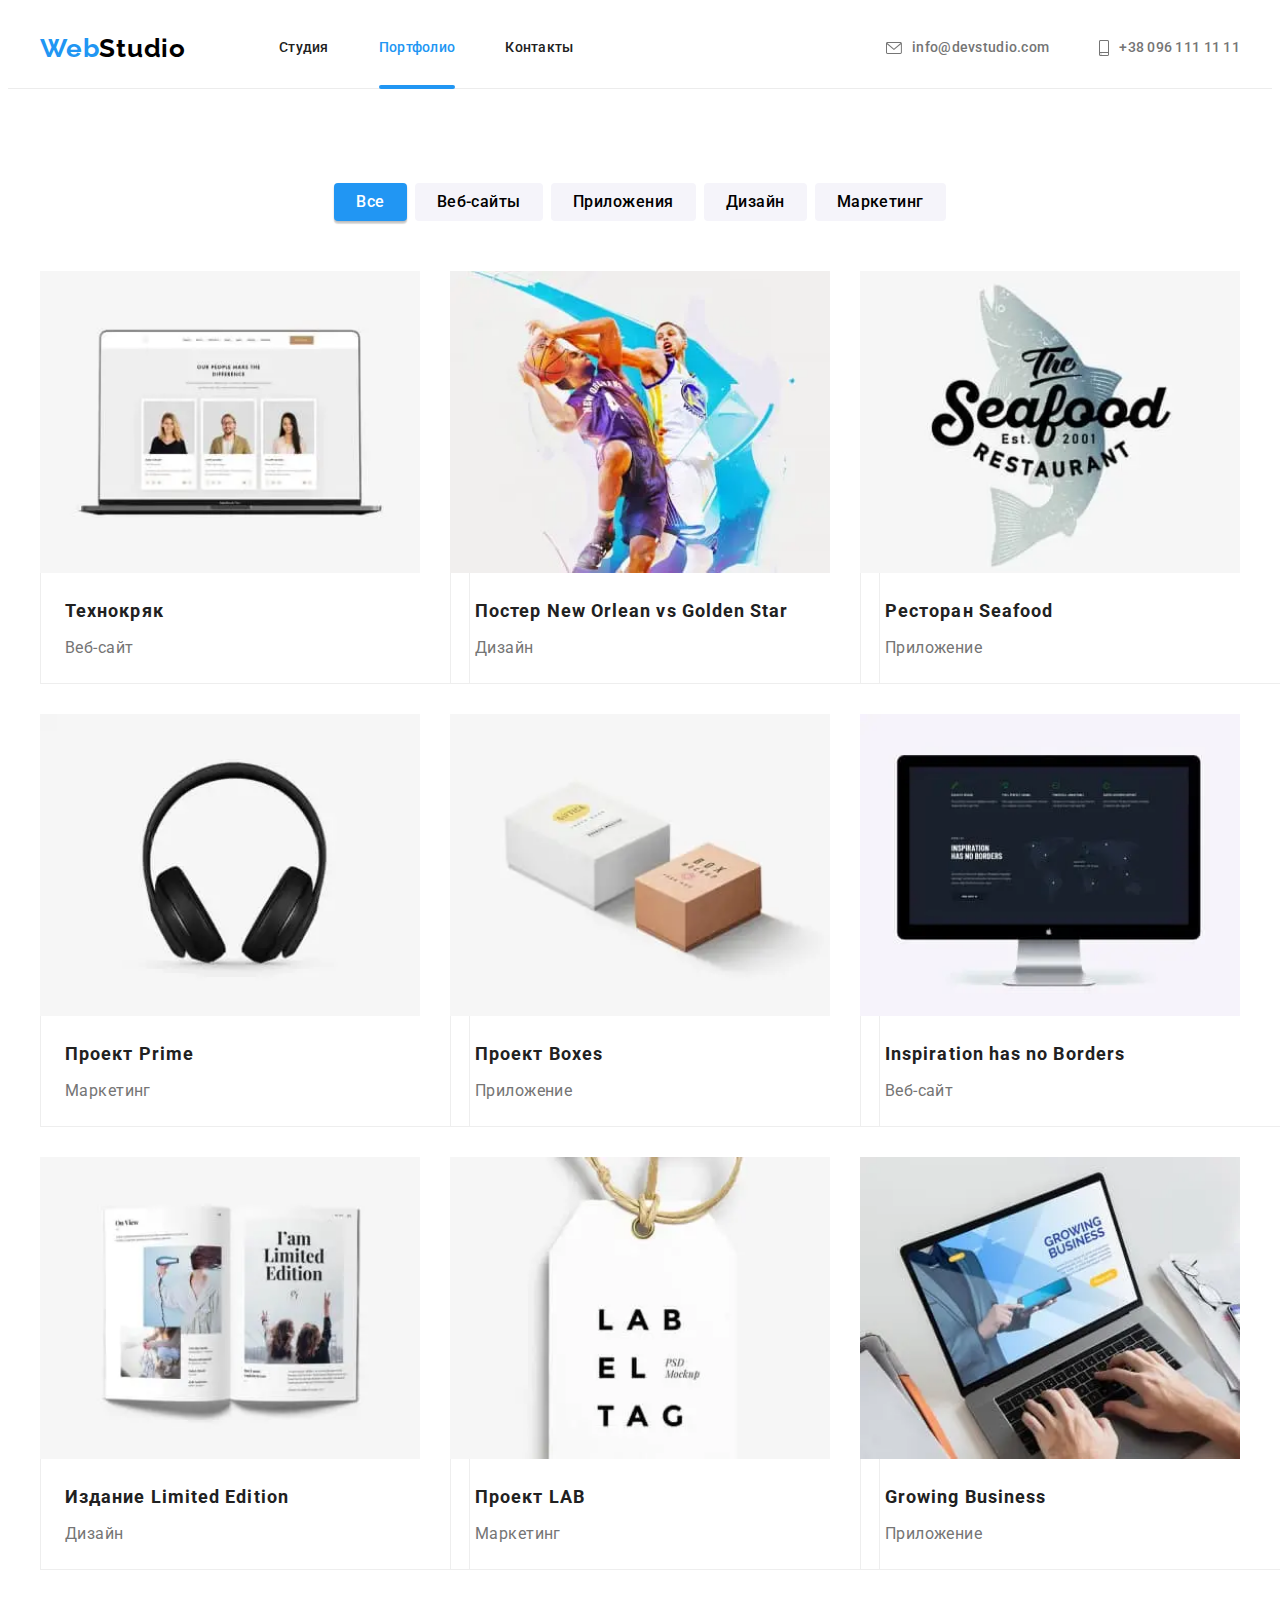
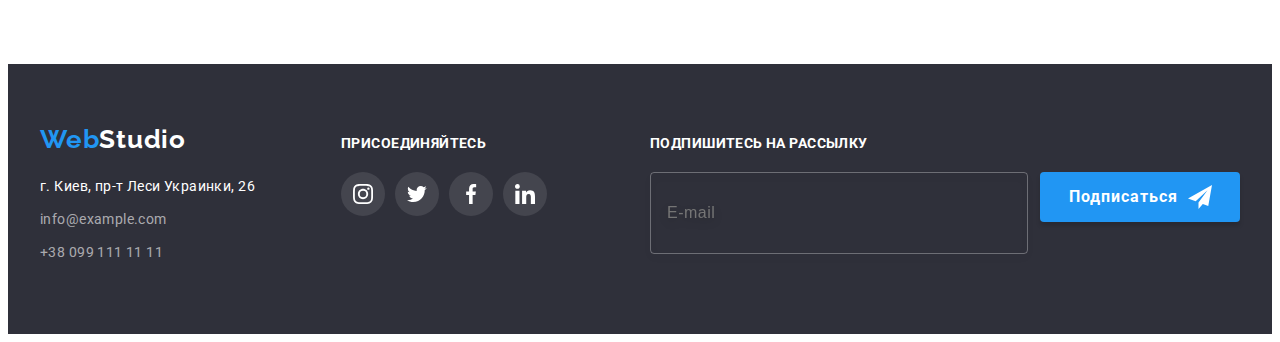
==== commit 3838bbe7: "version of the project before editing" ====
--- a/portfolio.html
+++ b/portfolio.html
@@ -141,55 +141,55 @@
                   <picture>
                     <source
                       srcset="
-                        ./images/portfolio/desktop/technocrack.webp    1x,
-                        ./images/portfolio/desktop/technocrack@2x.webp 2x
-                      "
-                      type="image/webp"
-                      media="(min-width:1200px)"
-                    />
-                    <source
-                      srcset="
-                        ./images/portfolio/desktop/technocrack.jpg    1x,
-                        ./images/portfolio/desktop/technocrack@2x.jpg 2x
-                      "
-                      type="image/jpeg"
-                      media="(min-width:1200px)"
-                    />
-                    <source
-                      srcset="
-                        ./images/portfolio/tablet/technocrack.webp    1x,
-                        ./images/portfolio/tablet/technocrack@2x.webp 2x
-                      "
-                      type="image/webp"
-                      media="(min-width:768px)"
-                    />
-                    <source
-                      srcset="
-                        ./images/portfolio/tablet/technocrack.jpg    1x,
-                        ./images/portfolio/tablet/technocrack@2x.jpg 2x
-                      "
-                      type="image/jpeg"
-                      media="(min-width:768px)"
-                    />
-                    <source
-                      srcset="
-                        ./images/portfolio/mobile/technocrack.webp    1x,
-                        ./images/portfolio/mobile/technocrack@2x.webp 2x
-                      "
-                      type="image/webp"
-                      media="(max-width:767px)"
-                    />
-                    <source
-                      srcset="
-                        ./images/portfolio/mobile/technocrack.jpg    1x,
-                        ./images/portfolio/mobile/technocrack@2x.jpg 2x
+                        ./images/examples/desktop/image-1.webp    1x,
+                        ./images/examples/desktop/image-1@2x.webp 2x
+                      "
+                      type="image/webp"
+                      media="(min-width:1200px)"
+                    />
+                    <source
+                      srcset="
+                        ./images/examples/desktop/image-1.jpg    1x,
+                        ./images/examples/desktop/image-1@2x.jpg 2x
+                      "
+                      type="image/jpeg"
+                      media="(min-width:1200px)"
+                    />
+                    <source
+                      srcset="
+                        ./images/examples/tablet/image-1.webp    1x,
+                        ./images/examples/tablet/image-1@2x.webp 2x
+                      "
+                      type="image/webp"
+                      media="(min-width:768px)"
+                    />
+                    <source
+                      srcset="
+                        ./images/examples/tablet/image-1.jpg    1x,
+                        ./images/examples/tablet/image-1@2x.jpg 2x
+                      "
+                      type="image/jpeg"
+                      media="(min-width:768px)"
+                    />
+                    <source
+                      srcset="
+                        ./images/examples/mobile/image-1.webp    1x,
+                        ./images/examples/mobile/image-1@2x.webp 2x
+                      "
+                      type="image/webp"
+                      media="(max-width:767px)"
+                    />
+                    <source
+                      srcset="
+                        ./images/examples/mobile/image-1.jpg    1x,
+                        ./images/examples/mobile/image-1@2x.jpg 2x
                       "
                       type="image/jpeg"
                       media="(max-width:767px)"
                     />
                     <img
                       class="product-thumb__image"
-                      src="./images/image-8.jpg"
+                      src="./images/examples/desktop/image-1.jpg"
                       alt="Ноутбук"
                       height="294"
                     />
@@ -214,55 +214,55 @@
                   <picture>
                     <source
                       srcset="
-                        ./images/portfolio/desktop/technocrack.webp    1x,
-                        ./images/portfolio/desktop/technocrack@2x.webp 2x
-                      "
-                      type="image/webp"
-                      media="(min-width:1200px)"
-                    />
-                    <source
-                      srcset="
-                        ./images/portfolio/desktop/technocrack.jpg    1x,
-                        ./images/portfolio/desktop/technocrack@2x.jpg 2x
-                      "
-                      type="image/jpeg"
-                      media="(min-width:1200px)"
-                    />
-                    <source
-                      srcset="
-                        ./images/portfolio/tablet/technocrack.webp    1x,
-                        ./images/portfolio/tablet/technocrack@2x.webp 2x
-                      "
-                      type="image/webp"
-                      media="(min-width:768px)"
-                    />
-                    <source
-                      srcset="
-                        ./images/portfolio/tablet/technocrack.jpg    1x,
-                        ./images/portfolio/tablet/technocrack@2x.jpg 2x
-                      "
-                      type="image/jpeg"
-                      media="(min-width:768px)"
-                    />
-                    <source
-                      srcset="
-                        ./images/portfolio/mobile/technocrack.webp    1x,
-                        ./images/portfolio/mobile/technocrack@2x.webp 2x
-                      "
-                      type="image/webp"
-                      media="(max-width:767px)"
-                    />
-                    <source
-                      srcset="
-                        ./images/portfolio/mobile/technocrack.jpg    1x,
-                        ./images/portfolio/mobile/technocrack@2x.jpg 2x
+                        ./images/examples/desktop/image-2.webp    1x,
+                        ./images/examples/desktop/image-2@2x.webp 2x
+                      "
+                      type="image/webp"
+                      media="(min-width:1200px)"
+                    />
+                    <source
+                      srcset="
+                        ./images/examples/desktop/image-2.jpg    1x,
+                        ./images/examples/desktop/image-2@2x.jpg 2x
+                      "
+                      type="image/jpeg"
+                      media="(min-width:1200px)"
+                    />
+                    <source
+                      srcset="
+                        ./images/examples/tablet/image-2.webp    1x,
+                        ./images/examples/tablet/image-2@2x.webp 2x
+                      "
+                      type="image/webp"
+                      media="(min-width:768px)"
+                    />
+                    <source
+                      srcset="
+                        ./images/examples/tablet/image-2.jpg    1x,
+                        ./images/examples/tablet/image-2@2x.jpg 2x
+                      "
+                      type="image/jpeg"
+                      media="(min-width:768px)"
+                    />
+                    <source
+                      srcset="
+                        ./images/examples/mobile/image-2.webp    1x,
+                        ./images/examples/mobile/image-2@2x.webp 2x
+                      "
+                      type="image/webp"
+                      media="(max-width:767px)"
+                    />
+                    <source
+                      srcset="
+                        ./images/examples/mobile/image-2.jpg    1x,
+                        ./images/examples/mobile/image-2@2x.jpg 2x
                       "
                       type="image/jpeg"
                       media="(max-width:767px)"
                     />
                     <img
                       class="product-thumb__image"
-                      src="./images/image-9.jpg"
+                      src="./images/examples/desktop/image-2.jpg"
                       alt="Баскетболисты"
                       height="294"
                     />
@@ -289,55 +289,55 @@
                   <picture>
                     <source
                       srcset="
-                        ./images/portfolio/desktop/technocrack.webp    1x,
-                        ./images/portfolio/desktop/technocrack@2x.webp 2x
-                      "
-                      type="image/webp"
-                      media="(min-width:1200px)"
-                    />
-                    <source
-                      srcset="
-                        ./images/portfolio/desktop/technocrack.jpg    1x,
-                        ./images/portfolio/desktop/technocrack@2x.jpg 2x
-                      "
-                      type="image/jpeg"
-                      media="(min-width:1200px)"
-                    />
-                    <source
-                      srcset="
-                        ./images/portfolio/tablet/technocrack.webp    1x,
-                        ./images/portfolio/tablet/technocrack@2x.webp 2x
-                      "
-                      type="image/webp"
-                      media="(min-width:768px)"
-                    />
-                    <source
-                      srcset="
-                        ./images/portfolio/tablet/technocrack.jpg    1x,
-                        ./images/portfolio/tablet/technocrack@2x.jpg 2x
-                      "
-                      type="image/jpeg"
-                      media="(min-width:768px)"
-                    />
-                    <source
-                      srcset="
-                        ./images/portfolio/mobile/technocrack.webp    1x,
-                        ./images/portfolio/mobile/technocrack@2x.webp 2x
-                      "
-                      type="image/webp"
-                      media="(max-width:767px)"
-                    />
-                    <source
-                      srcset="
-                        ./images/portfolio/mobile/technocrack.jpg    1x,
-                        ./images/portfolio/mobile/technocrack@2x.jpg 2x
+                        ./images/examples/desktop/image-3.webp    1x,
+                        ./images/examples/desktop/image-3@2x.webp 2x
+                      "
+                      type="image/webp"
+                      media="(min-width:1200px)"
+                    />
+                    <source
+                      srcset="
+                        ./images/examples/desktop/image-3.jpg    1x,
+                        ./images/examples/desktop/image-3@2x.jpg 2x
+                      "
+                      type="image/jpeg"
+                      media="(min-width:1200px)"
+                    />
+                    <source
+                      srcset="
+                        ./images/examples/tablet/image-3.webp    1x,
+                        ./images/examples/tablet/image-3@2x.webp 2x
+                      "
+                      type="image/webp"
+                      media="(min-width:768px)"
+                    />
+                    <source
+                      srcset="
+                        ./images/examples/tablet/image-3.jpg    1x,
+                        ./images/examples/tablet/image-3@2x.jpg 2x
+                      "
+                      type="image/jpeg"
+                      media="(min-width:768px)"
+                    />
+                    <source
+                      srcset="
+                        ./images/examples/mobile/image-3.webp    1x,
+                        ./images/examples/mobile/image-3@2x.webp 2x
+                      "
+                      type="image/webp"
+                      media="(max-width:767px)"
+                    />
+                    <source
+                      srcset="
+                        ./images/examples/mobile/image-3.jpg    1x,
+                        ./images/examples/mobile/image-3@2x.jpg 2x
                       "
                       type="image/jpeg"
                       media="(max-width:767px)"
                     />
                     <img
                       class="product-thumb__image"
-                      src="./images/image-10.jpg"
+                      src="./images/examples/desktop/image-3.jpg"
                       alt="Логотип"
                       height="294"
                     />
@@ -364,55 +364,55 @@
                   <picture>
                     <source
                       srcset="
-                        ./images/portfolio/desktop/technocrack.webp    1x,
-                        ./images/portfolio/desktop/technocrack@2x.webp 2x
-                      "
-                      type="image/webp"
-                      media="(min-width:1200px)"
-                    />
-                    <source
-                      srcset="
-                        ./images/portfolio/desktop/technocrack.jpg    1x,
-                        ./images/portfolio/desktop/technocrack@2x.jpg 2x
-                      "
-                      type="image/jpeg"
-                      media="(min-width:1200px)"
-                    />
-                    <source
-                      srcset="
-                        ./images/portfolio/tablet/technocrack.webp    1x,
-                        ./images/portfolio/tablet/technocrack@2x.webp 2x
-                      "
-                      type="image/webp"
-                      media="(min-width:768px)"
-                    />
-                    <source
-                      srcset="
-                        ./images/portfolio/tablet/technocrack.jpg    1x,
-                        ./images/portfolio/tablet/technocrack@2x.jpg 2x
-                      "
-                      type="image/jpeg"
-                      media="(min-width:768px)"
-                    />
-                    <source
-                      srcset="
-                        ./images/portfolio/mobile/technocrack.webp    1x,
-                        ./images/portfolio/mobile/technocrack@2x.webp 2x
-                      "
-                      type="image/webp"
-                      media="(max-width:767px)"
-                    />
-                    <source
-                      srcset="
-                        ./images/portfolio/mobile/technocrack.jpg    1x,
-                        ./images/portfolio/mobile/technocrack@2x.jpg 2x
+                        ./images/examples/desktop/image-4.webp 1x,
+                        ./images/examples/desktop/image-4.webp 2x
+                      "
+                      type="image/webp"
+                      media="(min-width:1200px)"
+                    />
+                    <source
+                      srcset="
+                        ./images/examples/desktop/image-4.jpg    1x,
+                        ./images/examples/desktop/image-4@2x.jpg 2x
+                      "
+                      type="image/jpeg"
+                      media="(min-width:1200px)"
+                    />
+                    <source
+                      srcset="
+                        ./images/examples/tablet/image-4.webp    1x,
+                        ./images/examples/tablet/image-4@2x.webp 2x
+                      "
+                      type="image/webp"
+                      media="(min-width:768px)"
+                    />
+                    <source
+                      srcset="
+                        ./images/examples/tablet/image-4.jpg    1x,
+                        ./images/examples/tablet/image-4@2x.jpg 2x
+                      "
+                      type="image/jpeg"
+                      media="(min-width:768px)"
+                    />
+                    <source
+                      srcset="
+                        ./images/examples/mobile/image-4.webp    1x,
+                        ./images/examples/mobile/image-4@2x.webp 2x
+                      "
+                      type="image/webp"
+                      media="(max-width:767px)"
+                    />
+                    <source
+                      srcset="
+                        ./images/examples/mobile/image-4.jpg    1x,
+                        ./images/examples/mobile/image-4@2x.jpg 2x
                       "
                       type="image/jpeg"
                       media="(max-width:767px)"
                     />
                     <img
                       class="product-thumb__image"
-                      src="./images/image-11.jpg"
+                      src="./images/examples/desktop/image-4.jpg"
                       alt="Наушники"
                       height="294"
                     />
@@ -437,55 +437,55 @@
                   <picture>
                     <source
                       srcset="
-                        ./images/portfolio/desktop/technocrack.webp    1x,
-                        ./images/portfolio/desktop/technocrack@2x.webp 2x
-                      "
-                      type="image/webp"
-                      media="(min-width:1200px)"
-                    />
-                    <source
-                      srcset="
-                        ./images/portfolio/desktop/technocrack.jpg    1x,
-                        ./images/portfolio/desktop/technocrack@2x.jpg 2x
-                      "
-                      type="image/jpeg"
-                      media="(min-width:1200px)"
-                    />
-                    <source
-                      srcset="
-                        ./images/portfolio/tablet/technocrack.webp    1x,
-                        ./images/portfolio/tablet/technocrack@2x.webp 2x
-                      "
-                      type="image/webp"
-                      media="(min-width:768px)"
-                    />
-                    <source
-                      srcset="
-                        ./images/portfolio/tablet/technocrack.jpg    1x,
-                        ./images/portfolio/tablet/technocrack@2x.jpg 2x
-                      "
-                      type="image/jpeg"
-                      media="(min-width:768px)"
-                    />
-                    <source
-                      srcset="
-                        ./images/portfolio/mobile/technocrack.webp    1x,
-                        ./images/portfolio/mobile/technocrack@2x.webp 2x
-                      "
-                      type="image/webp"
-                      media="(max-width:767px)"
-                    />
-                    <source
-                      srcset="
-                        ./images/portfolio/mobile/technocrack.jpg    1x,
-                        ./images/portfolio/mobile/technocrack@2x.jpg 2x
+                        ./images/examples/desktop/image-5.webp    1x,
+                        ./images/examples/desktop/image-5@2x.webp 2x
+                      "
+                      type="image/webp"
+                      media="(min-width:1200px)"
+                    />
+                    <source
+                      srcset="
+                        ./images/examples/desktop/image-5.jpg    1x,
+                        ./images/examples/desktop/image-5@2x.jpg 2x
+                      "
+                      type="image/jpeg"
+                      media="(min-width:1200px)"
+                    />
+                    <source
+                      srcset="
+                        ./images/examples/tablet/image-5.webp    1x,
+                        ./images/examples/tablet/image-5@2x.webp 2x
+                      "
+                      type="image/webp"
+                      media="(min-width:768px)"
+                    />
+                    <source
+                      srcset="
+                        ./images/examples/tablet/image-5.jpg    1x,
+                        ./images/examples/tablet/image-5@2x.jpg 2x
+                      "
+                      type="image/jpeg"
+                      media="(min-width:768px)"
+                    />
+                    <source
+                      srcset="
+                        ./images/examples/mobile/image-5.webp    1x,
+                        ./images/examples/mobile/image-5@2x.webp 2x
+                      "
+                      type="image/webp"
+                      media="(max-width:767px)"
+                    />
+                    <source
+                      srcset="
+                        ./images/examples/mobile/image-5.jpg    1x,
+                        ./images/examples/mobile/image-5@2x.jpg 2x
                       "
                       type="image/jpeg"
                       media="(max-width:767px)"
                     />
                     <img
                       class="product-thumb__image"
-                      src="./images/image-12.jpg"
+                      src="./images/examples/desktop/image-5.jpg"
                       alt="Коробки"
                       height="294"
                     />
@@ -510,55 +510,55 @@
                   <picture>
                     <source
                       srcset="
-                        ./images/portfolio/desktop/technocrack.webp    1x,
-                        ./images/portfolio/desktop/technocrack@2x.webp 2x
-                      "
-                      type="image/webp"
-                      media="(min-width:1200px)"
-                    />
-                    <source
-                      srcset="
-                        ./images/portfolio/desktop/technocrack.jpg    1x,
-                        ./images/portfolio/desktop/technocrack@2x.jpg 2x
-                      "
-                      type="image/jpeg"
-                      media="(min-width:1200px)"
-                    />
-                    <source
-                      srcset="
-                        ./images/portfolio/tablet/technocrack.webp    1x,
-                        ./images/portfolio/tablet/technocrack@2x.webp 2x
-                      "
-                      type="image/webp"
-                      media="(min-width:768px)"
-                    />
-                    <source
-                      srcset="
-                        ./images/portfolio/tablet/technocrack.jpg    1x,
-                        ./images/portfolio/tablet/technocrack@2x.jpg 2x
-                      "
-                      type="image/jpeg"
-                      media="(min-width:768px)"
-                    />
-                    <source
-                      srcset="
-                        ./images/portfolio/mobile/technocrack.webp    1x,
-                        ./images/portfolio/mobile/technocrack@2x.webp 2x
-                      "
-                      type="image/webp"
-                      media="(max-width:767px)"
-                    />
-                    <source
-                      srcset="
-                        ./images/portfolio/mobile/technocrack.jpg    1x,
-                        ./images/portfolio/mobile/technocrack@2x.jpg 2x
+                        ./images/examples/desktop/image-6.webp    1x,
+                        ./images/examples/desktop/image-6@2x.webp 2x
+                      "
+                      type="image/webp"
+                      media="(min-width:1200px)"
+                    />
+                    <source
+                      srcset="
+                        ./images/examples/desktop/image-6.jpg    1x,
+                        ./images/examples/desktop/image-6@2x.jpg 2x
+                      "
+                      type="image/jpeg"
+                      media="(min-width:1200px)"
+                    />
+                    <source
+                      srcset="
+                        ./images/examples/tablet/image-6.webp    1x,
+                        ./images/examples/tablet/image-6@2x.webp 2x
+                      "
+                      type="image/webp"
+                      media="(min-width:768px)"
+                    />
+                    <source
+                      srcset="
+                        ./images/examples/tablet/image-6.jpg    1x,
+                        ./images/examples/tablet/image-6@2x.jpg 2x
+                      "
+                      type="image/jpeg"
+                      media="(min-width:768px)"
+                    />
+                    <source
+                      srcset="
+                        ./images/examples/mobile/image-6.webp    1x,
+                        ./images/examples/mobile/image-6@2x.webp 2x
+                      "
+                      type="image/webp"
+                      media="(max-width:767px)"
+                    />
+                    <source
+                      srcset="
+                        ./images/examples/mobile/image-6.jpg    1x,
+                        ./images/examples/mobile/image-6@2x.jpg 2x
                       "
                       type="image/jpeg"
                       media="(max-width:767px)"
                     />
                     <img
                       class="product-thumb__image"
-                      src="./images/image-13.jpg"
+                      src="./images/examples/desktop/image-6.jpg"
                       alt="Монитор"
                       height="294"
                     />
@@ -583,55 +583,55 @@
                   <picture>
                     <source
                       srcset="
-                        ./images/portfolio/desktop/technocrack.webp    1x,
-                        ./images/portfolio/desktop/technocrack@2x.webp 2x
-                      "
-                      type="image/webp"
-                      media="(min-width:1200px)"
-                    />
-                    <source
-                      srcset="
-                        ./images/portfolio/desktop/technocrack.jpg    1x,
-                        ./images/portfolio/desktop/technocrack@2x.jpg 2x
-                      "
-                      type="image/jpeg"
-                      media="(min-width:1200px)"
-                    />
-                    <source
-                      srcset="
-                        ./images/portfolio/tablet/technocrack.webp    1x,
-                        ./images/portfolio/tablet/technocrack@2x.webp 2x
-                      "
-                      type="image/webp"
-                      media="(min-width:768px)"
-                    />
-                    <source
-                      srcset="
-                        ./images/portfolio/tablet/technocrack.jpg    1x,
-                        ./images/portfolio/tablet/technocrack@2x.jpg 2x
-                      "
-                      type="image/jpeg"
-                      media="(min-width:768px)"
-                    />
-                    <source
-                      srcset="
-                        ./images/portfolio/mobile/technocrack.webp    1x,
-                        ./images/portfolio/mobile/technocrack@2x.webp 2x
-                      "
-                      type="image/webp"
-                      media="(max-width:767px)"
-                    />
-                    <source
-                      srcset="
-                        ./images/portfolio/mobile/technocrack.jpg    1x,
-                        ./images/portfolio/mobile/technocrack@2x.jpg 2x
+                        ./images/examples/desktop/image-7.webp    1x,
+                        ./images/examples/desktop/image-7@2x.webp 2x
+                      "
+                      type="image/webp"
+                      media="(min-width:1200px)"
+                    />
+                    <source
+                      srcset="
+                        ./images/examples/desktop/image-7.jpg    1x,
+                        ./images/examples/desktop/image-7@2x.jpg 2x
+                      "
+                      type="image/jpeg"
+                      media="(min-width:1200px)"
+                    />
+                    <source
+                      srcset="
+                        ./images/examples/tablet/image-7.webp    1x,
+                        ./images/examples/tablet/image-7@2x.webp 2x
+                      "
+                      type="image/webp"
+                      media="(min-width:768px)"
+                    />
+                    <source
+                      srcset="
+                        ./images/examples/tablet/image-7.jpg    1x,
+                        ./images/examples/tablet/image-7@2x.jpg 2x
+                      "
+                      type="image/jpeg"
+                      media="(min-width:768px)"
+                    />
+                    <source
+                      srcset="
+                        ./images/examples/mobile/image-7.webp    1x,
+                        ./images/examples/mobile/image-7@2x.webp 2x
+                      "
+                      type="image/webp"
+                      media="(max-width:767px)"
+                    />
+                    <source
+                      srcset="
+                        ./images/examples/mobile/image-7.jpg    1x,
+                        ./images/examples/mobile/image-7@2x.jpg 2x
                       "
                       type="image/jpeg"
                       media="(max-width:767px)"
                     />
                     <img
                       class="product-thumb__image"
-                      src="./images/image-14.jpg"
+                      src="./images/examples/desktop/image-7.jpg "
                       alt="Книга"
                       height="294"
                     />
@@ -658,55 +658,55 @@
                   <picture>
                     <source
                       srcset="
-                        ./images/portfolio/desktop/technocrack.webp    1x,
-                        ./images/portfolio/desktop/technocrack@2x.webp 2x
-                      "
-                      type="image/webp"
-                      media="(min-width:1200px)"
-                    />
-                    <source
-                      srcset="
-                        ./images/portfolio/desktop/technocrack.jpg    1x,
-                        ./images/portfolio/desktop/technocrack@2x.jpg 2x
-                      "
-                      type="image/jpeg"
-                      media="(min-width:1200px)"
-                    />
-                    <source
-                      srcset="
-                        ./images/portfolio/tablet/technocrack.webp    1x,
-                        ./images/portfolio/tablet/technocrack@2x.webp 2x
-                      "
-                      type="image/webp"
-                      media="(min-width:768px)"
-                    />
-                    <source
-                      srcset="
-                        ./images/portfolio/tablet/technocrack.jpg    1x,
-                        ./images/portfolio/tablet/technocrack@2x.jpg 2x
-                      "
-                      type="image/jpeg"
-                      media="(min-width:768px)"
-                    />
-                    <source
-                      srcset="
-                        ./images/portfolio/mobile/technocrack.webp    1x,
-                        ./images/portfolio/mobile/technocrack@2x.webp 2x
-                      "
-                      type="image/webp"
-                      media="(max-width:767px)"
-                    />
-                    <source
-                      srcset="
-                        ./images/portfolio/mobile/technocrack.jpg    1x,
-                        ./images/portfolio/mobile/technocrack@2x.jpg 2x
+                        ./images/examples/desktop/image-8.webp    1x,
+                        ./images/examples/desktop/image-8@2x.webp 2x
+                      "
+                      type="image/webp"
+                      media="(min-width:1200px)"
+                    />
+                    <source
+                      srcset="
+                        ./images/examples/desktop/image-8.jpg    1x,
+                        ./images/examples/desktop/image-8@2x.jpg 2x
+                      "
+                      type="image/jpeg"
+                      media="(min-width:1200px)"
+                    />
+                    <source
+                      srcset="
+                        ./images/examples/tablet/image-8.webp    1x,
+                        ./images/examples/tablet/image-8@2x.webp 2x
+                      "
+                      type="image/webp"
+                      media="(min-width:768px)"
+                    />
+                    <source
+                      srcset="
+                        ./images/examples/tablet/image-8.jpg    1x,
+                        ./images/examples/tablet/image-8@2x.jpg 2x
+                      "
+                      type="image/jpeg"
+                      media="(min-width:768px)"
+                    />
+                    <source
+                      srcset="
+                        ./images/examples/mobile/image-8.webp    1x,
+                        ./images/examples/mobile/image-8@2x.webp 2x
+                      "
+                      type="image/webp"
+                      media="(max-width:767px)"
+                    />
+                    <source
+                      srcset="
+                        ./images/examples/mobile/image-8.jpg    1x,
+                        ./images/examples/mobile/image-8@2x.jpg 2x
                       "
                       type="image/jpeg"
                       media="(max-width:767px)"
                     />
                     <img
                       class="product-thumb__image"
-                      src="./images/image-15.jpg"
+                      src="./images/examples/desktop/image-8.jpg"
                       alt="Бирка"
                       height="294"
                     />
@@ -731,55 +731,55 @@
                   <picture>
                     <source
                       srcset="
-                        ./images/portfolio/desktop/technocrack.webp    1x,
-                        ./images/portfolio/desktop/technocrack@2x.webp 2x
-                      "
-                      type="image/webp"
-                      media="(min-width:1200px)"
-                    />
-                    <source
-                      srcset="
-                        ./images/portfolio/desktop/technocrack.jpg    1x,
-                        ./images/portfolio/desktop/technocrack@2x.jpg 2x
-                      "
-                      type="image/jpeg"
-                      media="(min-width:1200px)"
-                    />
-                    <source
-                      srcset="
-                        ./images/portfolio/tablet/technocrack.webp    1x,
-                        ./images/portfolio/tablet/technocrack@2x.webp 2x
-                      "
-                      type="image/webp"
-                      media="(min-width:768px)"
-                    />
-                    <source
-                      srcset="
-                        ./images/portfolio/tablet/technocrack.jpg    1x,
-                        ./images/portfolio/tablet/technocrack@2x.jpg 2x
-                      "
-                      type="image/jpeg"
-                      media="(min-width:768px)"
-                    />
-                    <source
-                      srcset="
-                        ./images/portfolio/mobile/technocrack.webp    1x,
-                        ./images/portfolio/mobile/technocrack@2x.webp 2x
-                      "
-                      type="image/webp"
-                      media="(max-width:767px)"
-                    />
-                    <source
-                      srcset="
-                        ./images/portfolio/mobile/technocrack.jpg    1x,
-                        ./images/portfolio/mobile/technocrack@2x.jpg 2x
+                        ./images/examples/desktop/image-9.webp    1x,
+                        ./images/examples/desktop/image-9@2x.webp 2x
+                      "
+                      type="image/webp"
+                      media="(min-width:1200px)"
+                    />
+                    <source
+                      srcset="
+                        ./images/examples/desktop/image-9.jpg    1x,
+                        ./images/examples/desktop/image-9@2x.jpg 2x
+                      "
+                      type="image/jpeg"
+                      media="(min-width:1200px)"
+                    />
+                    <source
+                      srcset="
+                        ./images/examples/tablet/image-9.webp    1x,
+                        ./images/examples/tablet/image-9@2x.webp 2x
+                      "
+                      type="image/webp"
+                      media="(min-width:768px)"
+                    />
+                    <source
+                      srcset="
+                        ./images/examples/tablet/image-9.jpg    1x,
+                        ./images/examples/tablet/image-9@2x.jpg 2x
+                      "
+                      type="image/jpeg"
+                      media="(min-width:768px)"
+                    />
+                    <source
+                      srcset="
+                        ./images/examples/mobile/image-9.webp    1x,
+                        ./images/examples/mobile/image-9@2x.webp 2x
+                      "
+                      type="image/webp"
+                      media="(max-width:767px)"
+                    />
+                    <source
+                      srcset="
+                        ./images/examples/mobile/image-9.jpg    1x,
+                        ./images/examples/mobile/image-9@2x.jpg 2x
                       "
                       type="image/jpeg"
                       media="(max-width:767px)"
                     />
                     <img
                       class="product-thumb__image"
-                      src="./images/image-16.jpg"
+                      src="./images/examples/desktop/image-9.jpg"
                       alt="Ноутбук"
                       height="294"
                     />
--- a/css/main.min.css
+++ b/css/main.min.css
@@ -1 +1 @@
-:root{--text-main-color: #212121;--text-secondary-color: #757575;--text-light-color: #ffffff;--text-light-transparent-color: rgba(255, 255, 255, 0.6);--text-dark-color: #000000;--text-accent-color: #2196f3;--bg-main-color: #ffffff;--bg-light-color: #f5f4fa;--bg-dark-color: #2f303a;--bg-accent-color: #2196f3;--bg-accent-btn-color: #188ce8;--bg-first-hero-color: rgba(47, 48, 58, 0.4);--bg-last-hero-color: #c4c4c4;--bg-portfolio-example-thumb-color: rgba(33, 150, 243, 0.9);--bg-activity-text-thumb-color: rgba(47, 48, 58, 0.8);--social-icon-main-color: #afb1b8;--social-icon-footer-color: #ffffff;--social-icon-bg-footer-color: rgba(255, 255, 255, 0.1);--border-header-color: #ececec;--border-card-color: #eeeeee;--border-subscription-input-color: rgba(255, 255, 255, 0.3);--border-input-textarea-color: rgba(33, 33, 33, 0.2);--border-comment-textarea-color: rgba(117, 117, 117, 0.5);--backdrop-color: rgba(0, 0, 0, 0.2);--main-font-family: "Roboto", sans-serif;--logo-font-family: "Raleway", sans-serif;--main-gap: 30px}p,h1,h2,h3,h4,h5,h6{margin:0}ul{margin:0;padding-left:0}img{display:block;width:100%;height:auto}body{font-weight:400;background-color:var(--bg-main-color);color:var(--text-main-color);font-family:var(--main-font-family);font-size:14px;line-height:1.71;letter-spacing:.03em}.list{list-style:none}.link{color:var(--text-main-color);text-decoration:none}.btn{font-family:inherit;font-size:16px;text-align:center;cursor:pointer}.img{display:block;max-width:100%;height:auto}.visually-hidden{position:absolute;white-space:nowrap;width:1px;height:1px;overflow:hidden;border:0;padding:0;clip:rect(0 0 0 0);-webkit-clip-path:inset(50%);clip-path:inset(50%);margin:-1px}.container{padding:0 15px;margin:0 auto}@media screen and (min-width: 480px){.container{width:480px}}@media screen and (min-width: 768px){.container{width:768px}}@media screen and (min-width: 1200px){.container{width:1200px}}.header__container{position:relative;-webkit-box-align:center;-ms-flex-align:center;align-items:center;display:-webkit-box;display:-ms-flexbox;display:flex;-webkit-box-pack:justify;-ms-flex-pack:justify;justify-content:space-between;min-height:60px}.section{padding-top:60px;padding-bottom:60px}@media screen and (min-width: 1200px){.section{padding-top:94px;padding-bottom:94px}}.logo{display:block;color:var(--text-accent-color);font-family:var(--logo-font-family);font-weight:700;font-size:26px;line-height:1.19;font-size:24px;line-height:1.17;letter-spacing:.03em}@media screen and (min-width: 1200px){.logo{font-size:26px;line-height:1.19}}.footer .logo__part{color:var(--text-light-color)}.header .logo__part{color:var(--text-dark-color)}.title{font-size:36px;line-height:1.17;text-align:center;margin-bottom:50px;letter-spacing:.03em}.social-list{display:-webkit-box;display:-ms-flexbox;display:flex;-webkit-box-pack:center;-ms-flex-pack:center;justify-content:center}.social-list__item:not(:last-child){margin-right:10px}.social-list__link{display:-webkit-box;display:-ms-flexbox;display:flex;-webkit-box-pack:center;-ms-flex-pack:center;justify-content:center;-webkit-box-align:center;-ms-flex-align:center;align-items:center;width:44px;height:44px;border-radius:50%}.social-list__link--mid{fill:var(--social-icon-main-color);-webkit-transition:fill 250ms cubic-bezier(0.4, 0, 0.2, 1),background-color 250ms cubic-bezier(0.4, 0, 0.2, 1);transition:fill 250ms cubic-bezier(0.4, 0, 0.2, 1),background-color 250ms cubic-bezier(0.4, 0, 0.2, 1)}.social-list__link--mid:hover,.social-list__link--mid:focus{fill:var(--bg-main-color);background-color:var(--text-accent-color)}.social-list__link--bottom{fill:var(--social-icon-footer-color);background-color:var(--social-icon-bg-footer-color);-webkit-transition:background-color 250ms cubic-bezier(0.4, 0, 0.2, 1);transition:background-color 250ms cubic-bezier(0.4, 0, 0.2, 1)}.social-list__link--bottom:hover,.social-list__link--bottom:focus{background-color:var(--bg-accent-color)}.header{border-bottom:1px solid var(--border-header-color)}.menu-btn{display:-webkit-inline-box;display:-ms-inline-flexbox;display:inline-flex;position:absolute;right:0;top:10px;padding:0;background-color:rgba(0,0,0,0);border:none}@media screen and (min-width: 768px){.menu-btn{display:none}}.menu-btn__icon-menu{fill:var(--text-main-color);-webkit-transition:fill 250ms cubic-bezier(0.4, 0, 0.2, 1);transition:fill 250ms cubic-bezier(0.4, 0, 0.2, 1)}.menu-btn__icon-menu:hover .menu-btn__icon-menu,.menu-btn__icon-menu:focus .menu-btn__icon-menu{fill:var(--bg-accent-color)}.menu-list{display:-webkit-box;display:-ms-flexbox;display:flex;padding:0;margin-left:88px}.menu-list__item:not(:last-child){margin-right:50px}@media screen and (max-width: 767px){.menu-list{display:none}}@media screen and (min-width: 1200px){.menu-list{margin-left:93px}}.menu-list__link{display:inline-block;padding-top:32px;padding-bottom:32px;font-weight:500;font-size:14px;line-height:1.14;letter-spacing:.02em;-webkit-transition:color 250ms cubic-bezier(0.4, 0, 0.2, 1);transition:color 250ms cubic-bezier(0.4, 0, 0.2, 1)}.menu-list__link:hover,.menu-list__link:focus{color:var(--text-accent-color)}.menu-list__link--current{color:var(--text-accent-color);position:relative}.menu-list__link--current::after{content:"";position:absolute;left:0;bottom:-1px;width:100%;height:4px;border-radius:2px;background-color:var(--bg-accent-color)}.contacts-list{display:-webkit-box;display:-ms-flexbox;display:flex;margin-left:auto;padding:0;-webkit-box-orient:vertical;-webkit-box-direction:normal;-ms-flex-direction:column;flex-direction:column;-webkit-box-pack:center;-ms-flex-pack:center;justify-content:center}@media screen and (max-width: 767px){.contacts-list{display:none}}@media screen and (min-width: 1200px){.contacts-list{-webkit-box-orient:horizontal;-webkit-box-direction:normal;-ms-flex-direction:row;flex-direction:row;-webkit-box-align:center;-ms-flex-align:center;align-items:center}.contacts-list__item:first-child{margin-right:50px}}.contacts-list__icon{fill:currentColor;margin-right:8px}@media screen and (min-width: 1200px){.contacts-list__icon{margin-right:10px}}.contacts-list__link{display:-webkit-box;display:-ms-flexbox;display:flex;-webkit-box-align:center;-ms-flex-align:center;align-items:center;-webkit-box-pack:center;-ms-flex-pack:center;justify-content:center;color:var(--text-secondary-color);padding-top:5px;padding-bottom:5px;font-weight:500;font-size:14px;line-height:1.14;font-size:12px;line-height:1.17;letter-spacing:.02em;-webkit-transition:color 250ms cubic-bezier(0.4, 0, 0.2, 1);transition:color 250ms cubic-bezier(0.4, 0, 0.2, 1)}@media screen and (min-width: 1200px){.contacts-list__link{font-size:14px;line-height:1.14;padding-top:32px;padding-bottom:32px}}.contacts-list__link:hover,.contacts-list__link:focus{color:var(--text-accent-color)}.mob-menu{display:-webkit-box;display:-ms-flexbox;display:flex;-webkit-box-orient:vertical;-webkit-box-direction:normal;-ms-flex-direction:column;flex-direction:column;-webkit-box-pack:justify;-ms-flex-pack:justify;justify-content:space-between;position:fixed;left:0;top:0;width:100%;height:100%;z-index:10;overflow:scroll;padding:48px 0 48px 40px;background-color:#fff;-webkit-transition:opacity 250ms cubic-bezier(0.4, 0, 0.2, 1),-webkit-transform 250ms cubic-bezier(0.4, 0, 0.2, 1);transition:opacity 250ms cubic-bezier(0.4, 0, 0.2, 1),-webkit-transform 250ms cubic-bezier(0.4, 0, 0.2, 1);transition:transform 250ms cubic-bezier(0.4, 0, 0.2, 1),opacity 250ms cubic-bezier(0.4, 0, 0.2, 1);transition:transform 250ms cubic-bezier(0.4, 0, 0.2, 1),opacity 250ms cubic-bezier(0.4, 0, 0.2, 1),-webkit-transform 250ms cubic-bezier(0.4, 0, 0.2, 1)}@media screen and (min-width: 768px){.mob-menu{display:none}}.mob-menu.is-hidden{opacity:0;visibility:hidden;-webkit-transform:translateX(100%);transform:translateX(100%)}.menu-btn-close{display:-webkit-inline-box;display:-ms-inline-flexbox;display:inline-flex;position:absolute;right:15px;top:10px;padding:0;background-color:rgba(0,0,0,0);border:none}@media screen and (min-width: 768px){.menu-btn-close{display:none}}.menu-btn-close__icon-menu-close{fill:var(--text-main-color);-webkit-transition:fill 250ms cubic-bezier(0.4, 0, 0.2, 1);transition:fill 250ms cubic-bezier(0.4, 0, 0.2, 1)}.menu-btn-close:hover .menu-btn-close__icon-menu-close,.menu-btn-close:focus .menu-btn-close__icon-menu-close{fill:var(--bg-accent-color)}.mob-menu__item:not(:last-child){margin-bottom:32px}.mob-menu__link{font-size:40px;font-weight:500;line-height:1.18;letter-spacing:.02em;letter-spacing:.02em;color:var(--text-main-color)}.mob-menu__link--current{color:var(--text-accent-color)}@media screen and (max-width: 479px){.mob-menu__link{font-size:8.333vw;font-weight:500;line-height:1.18;letter-spacing:.02em}}.mob-menu__tel{font-size:34px;font-weight:500;line-height:1.18;letter-spacing:.02em;color:var(--text-accent-color)}@media screen and (max-width: 479px){.mob-menu__tel{font-size:7.083vw;font-weight:500;line-height:1.18;letter-spacing:.02em}}.mob-menu__mail{font-size:24px;font-weight:500;line-height:1.17;letter-spacing:.02em;color:var(--text-secondary-color)}@media screen and (max-width: 479px){.mob-menu__mail{font-size:7.083vw;font-weight:500;line-height:1.18;letter-spacing:.02em}}.mob-menu__social-list{margin-top:64px;display:-webkit-box;display:-ms-flexbox;display:flex;-ms-flex-wrap:wrap;flex-wrap:wrap}.mob-menu__social-item{font-size:18px;font-weight:500;line-height:1.22;letter-spacing:.02em;display:-webkit-box;display:-ms-flexbox;display:flex;-webkit-box-align:center;-ms-flex-align:center;align-items:center;color:var(--text-accent-color)}@media screen and (max-width: 479px){.mob-menu__social-item{font-size:3.75vw;font-weight:500;line-height:1.22;letter-spacing:.02em}}.mob-menu__social-item:not(:last-child):after{content:"";display:inline-block;margin-left:10px;margin-right:10px;background-color:var(--border-input-textarea-color);width:1px;height:22px}@media screen and (max-width: 479px){.mob-menu__social-item:not(:last-child):after{margin-left:2vw;margin-right:2vw}}.mob-menu__social-link{color:var(--text-accent-color)}.no-scroll{overflow:hidden}.hero{padding-top:118px;padding-bottom:118px;background-image:-webkit-gradient(linear, left top, left bottom, from(var(--bg-first-hero-color)), to(var(--bg-first-hero-color))),url("../images/hero/hero-bg-mobile.jpg");background-image:linear-gradient(var(--bg-first-hero-color), var(--bg-first-hero-color)),url("../images/hero/hero-bg-mobile.jpg");background-repeat:no-repeat;background-position:center;background-size:cover;max-width:1600px;background-color:var(--bg-last-hero-color);margin:0 auto}@media screen and (min-device-pixel-ratio: 2),(-webkit-min-device-pixel-ratio: 2),(min-resolution: 192dpi),(min-resolution: 2dppx){.hero{background-image:-webkit-gradient(linear, left top, left bottom, from(var(--bg-first-hero-color)), to(var(--bg-first-hero-color))),url("../images/hero/hero-bg-mobile@2x.jpg");background-image:linear-gradient(var(--bg-first-hero-color), var(--bg-first-hero-color)),url("../images/hero/hero-bg-mobile@2x.jpg")}}@media screen and (min-width: 768px){.hero{background-image:-webkit-gradient(linear, left top, left bottom, from(var(--bg-first-hero-color)), to(var(--bg-first-hero-color))),url("../images/hero/hero-bg-tablet.jpg");background-image:linear-gradient(var(--bg-first-hero-color), var(--bg-first-hero-color)),url("../images/hero/hero-bg-tablet.jpg")}}@media screen and (min-width: 768px)and (min-device-pixel-ratio: 2),screen and (min-width: 768px)and (-webkit-min-device-pixel-ratio: 2),screen and (min-width: 768px)and (min-resolution: 192dpi),screen and (min-width: 768px)and (min-resolution: 2dppx){.hero{background-image:-webkit-gradient(linear, left top, left bottom, from(var(--bg-first-hero-color)), to(var(--bg-first-hero-color))),url("../images/hero/hero-bg-tablet@2x.jpg");background-image:linear-gradient(var(--bg-first-hero-color), var(--bg-first-hero-color)),url("../images/hero/hero-bg-tablet@2x.jpg")}}@media screen and (min-width: 1200px){.hero{padding-top:200px;padding-bottom:200px;background-image:-webkit-gradient(linear, left top, left bottom, from(var(--bg-first-hero-color)), to(var(--bg-first-hero-color))),url("../images/hero/hero-bg-desktop.jpg");background-image:linear-gradient(var(--bg-first-hero-color), var(--bg-first-hero-color)),url("../images/hero/hero-bg-desktop.jpg")}}@media screen and (min-width: 1200px)and (min-device-pixel-ratio: 2),screen and (min-width: 1200px)and (-webkit-min-device-pixel-ratio: 2),screen and (min-width: 1200px)and (min-resolution: 192dpi),screen and (min-width: 1200px)and (min-resolution: 2dppx){.hero{background-image:-webkit-gradient(linear, left top, left bottom, from(var(--bg-first-hero-color)), to(var(--bg-first-hero-color))),url("../images/hero/hero-bg-desktop@2x.jpg");background-image:linear-gradient(var(--bg-first-hero-color), var(--bg-first-hero-color)),url("../images/hero/hero-bg-desktop@2x.jpg")}}.main-title{color:var(--text-light-color);font-weight:900;font-size:26px;line-height:1.62;text-align:center;letter-spacing:.06em;text-transform:uppercase;margin-bottom:var(--main-gap);max-width:360px;margin-right:auto;margin-left:auto}@media screen and (min-width: 1200px){.main-title{font-size:44px;line-height:1.36;max-width:696px}}.main-btn{padding-top:10px;padding-right:32px;padding-bottom:10px;padding-left:32px;border:0;background-color:var(--bg-accent-color);color:var(--text-light-color);font-weight:700;line-height:1.88;letter-spacing:.06em;display:block;height:50px;min-width:200px;margin-left:auto;margin-right:auto;border-radius:4px;-webkit-box-shadow:0px 4px 4px rgba(0,0,0,.15);box-shadow:0px 4px 4px rgba(0,0,0,.15);-webkit-transition:background-color 250ms cubic-bezier(0.4, 0, 0.2, 1);transition:background-color 250ms cubic-bezier(0.4, 0, 0.2, 1)}.main-btn:hover,.main-btn:focus{background-color:var(--bg-accent-btn-color)}@media screen and (min-width: 768px){.advantages-list{display:-webkit-box;display:-ms-flexbox;display:flex;-ms-flex-wrap:wrap;flex-wrap:wrap;margin:-15px}.advantages-list__item{-ms-flex-preferred-size:calc((100% - 60px)/2);flex-basis:calc((100% - 60px)/2);margin:15px}.advantages-list__heading{text-align:left}}@media screen and (min-width: 1200px){.advantages-list{-ms-flex-wrap:nowrap;flex-wrap:nowrap}.advantages-list__item{-ms-flex-preferred-size:calc((100% - 120px)/4);flex-basis:calc((100% - 120px)/4)}}.advantages-list__title{font-size:14px;line-height:1.14;text-transform:uppercase;margin-bottom:10px;letter-spacing:.03em}.advantages-list__text{color:var(--text-secondary-color)}.advantages-list__icon-container{display:-webkit-box;display:-ms-flexbox;display:flex;-webkit-box-pack:center;-ms-flex-pack:center;justify-content:center;-webkit-box-align:center;-ms-flex-align:center;align-items:center;height:120px;border-radius:4px;margin-bottom:var(--main-gap);background-color:var(--bg-light-color)}.activity{padding-top:0}@media screen and (max-width: 1199px){.activity{display:none}}.activity-list{display:-webkit-box;display:-ms-flexbox;display:flex}.activity-list__item:not(:last-child){margin-right:var(--main-gap)}.activity-list__img-container{position:relative}.activity-list__text{position:absolute;left:0;bottom:0;display:-webkit-box;display:-ms-flexbox;display:flex;-webkit-box-pack:center;-ms-flex-pack:center;justify-content:center;-webkit-box-align:center;-ms-flex-align:center;align-items:center;width:100%;min-height:70px;font-weight:700;text-align:center;text-transform:uppercase;color:var(--text-light-color);background:var(--bg-activity-text-thumb-color)}.command{background-color:var(--bg-light-color)}@media screen and (min-width: 768px){.command-list{display:-webkit-box;display:-ms-flexbox;display:flex;-ms-flex-wrap:wrap;flex-wrap:wrap;margin:-15px}}@media screen and (min-width: 1200px){.command-list{-ms-flex-wrap:nowrap;flex-wrap:nowrap}}.command-list__item{width:100%;background-color:var(--bg-main-color);border-radius:0px 0px 4px 4px;-webkit-box-shadow:0px 1px 3px rgba(0,0,0,.12),0px 1px 1px rgba(0,0,0,.14),0px 2px 1px rgba(0,0,0,.2);box-shadow:0px 1px 3px rgba(0,0,0,.12),0px 1px 1px rgba(0,0,0,.14),0px 2px 1px rgba(0,0,0,.2);margin-bottom:30px}@media screen and (min-width: 768px){.command-list__item{-ms-flex-preferred-size:calc((100% - 60px)/2);flex-basis:calc((100% - 60px)/2);margin:15px}}@media screen and (min-width: 1200px){.command-list__item{-ms-flex-preferred-size:calc((100% - 120px)/4);flex-basis:calc((100% - 120px)/4)}}.command-data{padding:var(--main-gap)}@media screen and (max-width: 1199px){.command-data{padding-top:30px;padding-bottom:24px}}.command-data__title{font-weight:500;font-size:16px;line-height:1.19;text-align:center;margin-bottom:10px;letter-spacing:.03em}.command-data__text{font-size:16px;line-height:1.19;text-align:center;color:var(--text-secondary-color);margin-bottom:16px}.clients-list{display:-webkit-box;display:-ms-flexbox;display:flex;-ms-flex-wrap:wrap;flex-wrap:wrap;margin:-15px}@media screen and (min-width: 1200px){.clients-list{-ms-flex-wrap:nowrap;flex-wrap:nowrap}}.clients-list__item{-ms-flex-preferred-size:calc((100% - 60px)/2);flex-basis:calc((100% - 60px)/2);margin:15px}@media screen and (min-width: 768px){.clients-list__item{-ms-flex-preferred-size:calc((100% - 90px)/3);flex-basis:calc((100% - 90px)/3)}}@media screen and (min-width: 1200px){.clients-list__item{-ms-flex-preferred-size:calc((100% - 180px)/6);flex-basis:calc((100% - 180px)/6)}}.clients-list__link{height:92px;display:-webkit-box;display:-ms-flexbox;display:flex;-webkit-box-pack:center;-ms-flex-pack:center;justify-content:center;-webkit-box-align:center;-ms-flex-align:center;align-items:center;border:1px solid var(--social-icon-main-color);border-radius:4px;fill:var(--social-icon-main-color);-webkit-transition:fill 250ms cubic-bezier(0.4, 0, 0.2, 1),border 250ms cubic-bezier(0.4, 0, 0.2, 1);transition:fill 250ms cubic-bezier(0.4, 0, 0.2, 1),border 250ms cubic-bezier(0.4, 0, 0.2, 1)}.clients-list__link:hover,.clients-list__link:focus{fill:var(--text-accent-color);border:1px solid var(--text-accent-color)}.examples-list{display:-webkit-box;display:-ms-flexbox;display:flex;-ms-flex-wrap:wrap;flex-wrap:wrap;margin-bottom:25px}@media screen and (min-width: 768px){.examples-list{margin-bottom:15px;-webkit-box-pack:center;-ms-flex-pack:center;justify-content:center}}@media screen and (min-width: 1200px){.examples-list{margin-bottom:35px}}.examples-list__item:not(:last-child){margin-right:8px;margin-bottom:15px}.example-btn{padding:6px 22px;display:block;border-radius:4px;border:0;background-color:var(--bg-light-color);font-weight:500;line-height:1.63;letter-spacing:.03em;-webkit-transition:color 250ms cubic-bezier(0.4, 0, 0.2, 1),background-color 250ms cubic-bezier(0.4, 0, 0.2, 1),-webkit-box-shadow 250ms cubic-bezier(0.4, 0, 0.2, 1);transition:color 250ms cubic-bezier(0.4, 0, 0.2, 1),background-color 250ms cubic-bezier(0.4, 0, 0.2, 1),-webkit-box-shadow 250ms cubic-bezier(0.4, 0, 0.2, 1);transition:color 250ms cubic-bezier(0.4, 0, 0.2, 1),background-color 250ms cubic-bezier(0.4, 0, 0.2, 1),box-shadow 250ms cubic-bezier(0.4, 0, 0.2, 1);transition:color 250ms cubic-bezier(0.4, 0, 0.2, 1),background-color 250ms cubic-bezier(0.4, 0, 0.2, 1),box-shadow 250ms cubic-bezier(0.4, 0, 0.2, 1),-webkit-box-shadow 250ms cubic-bezier(0.4, 0, 0.2, 1)}.example-btn:hover,.example-btn:focus{background-color:var(--bg-accent-color);color:var(--text-light-color);-webkit-box-shadow:0px 3px 1px rgba(0,0,0,.1),0px 1px 2px rgba(0,0,0,.08),0px 2px 2px rgba(0,0,0,.12);box-shadow:0px 3px 1px rgba(0,0,0,.1),0px 1px 2px rgba(0,0,0,.08),0px 2px 2px rgba(0,0,0,.12)}.example-btn--current{border:0;background-color:var(--bg-accent-color);color:var(--text-light-color);-webkit-box-shadow:0px 3px 1px rgba(0,0,0,.1),0px 1px 2px rgba(0,0,0,.08),0px 2px 2px rgba(0,0,0,.12);box-shadow:0px 3px 1px rgba(0,0,0,.1),0px 1px 2px rgba(0,0,0,.08),0px 2px 2px rgba(0,0,0,.12)}@media screen and (min-width: 768px){.samples-list{display:-webkit-box;display:-ms-flexbox;display:flex;-ms-flex-wrap:wrap;flex-wrap:wrap;margin:-15px}.samples-list__item{-ms-flex-preferred-size:calc((100% - 60px)/2);flex-basis:calc((100% - 60px)/2);margin:15px}}@media screen and (min-width: 1200px){.samples-list__item{-ms-flex-preferred-size:calc((100% - 90px)/3);flex-basis:calc((100% - 90px)/3)}}@media screen and (max-width: 767px){.samples-list__item:not(:last-child){margin-bottom:30px}}.product-description{width:100%;padding:20px 24px;border-right:1px solid var(--border-card-color);border-bottom:1px solid var(--border-card-color);border-left:1px solid var(--border-card-color);-webkit-box-flex:1;-ms-flex-positive:1;flex-grow:1}.product-description__title{font-size:18px;line-height:2;letter-spacing:.06em;margin-bottom:4px}.product-description__text{font-size:16px;line-height:1.88;color:var(--text-secondary-color)}.product-thumb{position:relative;overflow:hidden}.content-overlay__text{position:absolute;top:0;left:0;padding:63px 24px;-webkit-transform:translateY(101%);transform:translateY(101%);width:100%;height:100%;font-size:18px;line-height:1.56;letter-spacing:.03em;color:var(--text-light-color);background-color:var(--bg-portfolio-example-thumb-color);-webkit-transition:-webkit-transform 250ms cubic-bezier(0.4, 0, 0.2, 1);transition:-webkit-transform 250ms cubic-bezier(0.4, 0, 0.2, 1);transition:transform 250ms cubic-bezier(0.4, 0, 0.2, 1);transition:transform 250ms cubic-bezier(0.4, 0, 0.2, 1), -webkit-transform 250ms cubic-bezier(0.4, 0, 0.2, 1)}@media screen and (max-width: 479px){.content-overlay__text{font-size:3.75vw;font-weight:inherit;line-height:1.55;letter-spacing:inherit;padding:13.125vw 5vw}}.samples-list__link{display:-webkit-box;display:-ms-flexbox;display:flex;-webkit-box-orient:vertical;-webkit-box-direction:normal;-ms-flex-direction:column;flex-direction:column;height:100%;-webkit-transition:-webkit-box-shadow 250ms cubic-bezier(0.4, 0, 0.2, 1);transition:-webkit-box-shadow 250ms cubic-bezier(0.4, 0, 0.2, 1);transition:box-shadow 250ms cubic-bezier(0.4, 0, 0.2, 1);transition:box-shadow 250ms cubic-bezier(0.4, 0, 0.2, 1), -webkit-box-shadow 250ms cubic-bezier(0.4, 0, 0.2, 1)}.samples-list__link:hover,.samples-list__link:focus{-webkit-box-shadow:0px 1px 1px rgba(0,0,0,.12),0px 4px 4px rgba(0,0,0,.06),1px 4px 6px rgba(0,0,0,.16);box-shadow:0px 1px 1px rgba(0,0,0,.12),0px 4px 4px rgba(0,0,0,.06),1px 4px 6px rgba(0,0,0,.16)}.samples-list__link:hover .content-overlay__text{-webkit-transform:translateY(0);transform:translateY(0)}.samples-list__link:focus .content-overlay__text{-webkit-transform:translateY(0);transform:translateY(0)}.product-thumb{position:relative;width:100%;overflow:hidden}.footer{background-color:var(--bg-dark-color)}.footer__container{padding-top:60px;padding-bottom:60px}@media screen and (min-width: 768px){.footer__container{display:-webkit-box;display:-ms-flexbox;display:flex;-ms-flex-wrap:wrap;flex-wrap:wrap}}@media screen and (min-width: 1200px){.footer__container{-ms-flex-wrap:nowrap;flex-wrap:nowrap;-webkit-box-align:baseline;-ms-flex-align:baseline;align-items:baseline}}.address-data{width:100%;text-align:center}@media screen and (min-width: 768px){.address-data{width:232px;margin-left:76px}}@media screen and (min-width: 1200px){.address-data{margin-right:70px;width:231px;text-align:left;margin-left:0}}.position{margin-bottom:20px}.address{font-style:normal;margin-bottom:60px}@media screen and (min-width: 768px){.address{margin-bottom:0}}.address__text{color:var(--text-light-color);margin-bottom:8px}@media screen and (min-width: 1200px){.address__text{margin-bottom:9px}}.vertical-contacts-list__item:not(:last-child){margin-bottom:8px}@media screen and (min-width: 1200px){.vertical-contacts-list__item:not(:last-child){margin-bottom:9px}}.vertical-contacts-list__link{color:var(--text-light-transparent-color);-webkit-transition:color 250ms cubic-bezier(0.4, 0, 0.2, 1);transition:color 250ms cubic-bezier(0.4, 0, 0.2, 1)}.vertical-contacts-list__link:hover,.vertical-contacts-list__link:focus{color:var(--text-accent-color)}.social-container{display:block;margin:0 auto;text-align:center}@media screen and (min-width: 768px){.social-container{margin-right:89px}}@media screen and (min-width: 1200px){.social-container{margin:0 auto 0 0;text-align:left}}.social-container__appeal,.subscription__appeal{font-weight:700;font-size:14px;line-height:1.14;letter-spacing:.03em;text-transform:uppercase;color:var(--text-light-color);margin-bottom:20px}.subscription{margin-top:60px;text-align:center}@media screen and (min-width: 768px){.subscription{-ms-flex-preferred-size:100%;flex-basis:100%}}@media screen and (min-width: 1200px){.subscription{margin-top:0;text-align:left;-ms-flex-preferred-size:570px;flex-basis:570px}}@media screen and (min-width: 1200px){.subscription-form{display:-webkit-box;display:-ms-flexbox;display:flex}}.subscription-form__input{margin-bottom:20px;background-color:rgba(0,0,0,0);outline:none;width:100%;height:50px;padding-left:16px;padding-top:15px;padding-bottom:15px;margin-right:12px;font-weight:400;font-size:16px;line-height:1.25;letter-spacing:.03em;color:var(--text-light-transparent-color);border:1px solid var(--border-subscription-input-color);-webkit-filter:drop-shadow(0px 4px 4px rgba(0, 0, 0, 0.15));filter:drop-shadow(0px 4px 4px rgba(0, 0, 0, 0.15));border-radius:4px;-webkit-transition:border-color 250ms cubic-bezier(0.4, 0, 0.2, 1);transition:border-color 250ms cubic-bezier(0.4, 0, 0.2, 1)}.subscription-form__input:focus,.subscription-form__input:hover{border-color:var(--light-alfa-color)}@media screen and (min-width: 768px){.subscription-form__input{max-width:450px}}@media screen and (min-width: 1200px){.subscription-form__input{width:358px}}.subscription__btn{margin:0 auto}@media screen and (min-width: 1200px){.subscription__btn{margin-left:auto;margin-right:0}}.subscription-btn{display:-webkit-box;display:-ms-flexbox;display:flex;-webkit-box-align:center;-ms-flex-align:center;align-items:center;min-width:200px;height:50px;padding-top:10px;padding-right:28px;padding-bottom:10px;padding-left:29px;background:var(--text-accent-color);-webkit-box-shadow:0px 4px 4px rgba(0,0,0,.15);box-shadow:0px 4px 4px rgba(0,0,0,.15);border:0;border-radius:4px;font-weight:700;font-size:16px;line-height:1.88;text-align:center;letter-spacing:.06em;color:var(--text-light-color);-webkit-transition:background-color 250ms cubic-bezier(0.4, 0, 0.2, 1);transition:background-color 250ms cubic-bezier(0.4, 0, 0.2, 1)}.subscription-btn:hover,.subscription-btn:focus{background-color:var(--bg-accent-btn-color)}.subscription-btn__icon{fill:var(--social-icon-footer-color);margin-left:10px}.backdrop.is-hidden{visibility:hidden;opacity:0;pointer-events:none;-webkit-transform:scale(1);transform:scale(1)}.backdrop.is-hidden .modal{-webkit-transform:translate(-50%, -50%) scale(1.15);transform:translate(-50%, -50%) scale(1.15)}.backdrop{position:fixed;left:0;top:0;width:100%;height:100%;z-index:1;background-color:var(--backdrop-color);opacity:1;-webkit-transition:opacity 250ms cubic-bezier(0.4, 0, 0.2, 1),visibility 250ms cubic-bezier(0.4, 0, 0.2, 1);transition:opacity 250ms cubic-bezier(0.4, 0, 0.2, 1),visibility 250ms cubic-bezier(0.4, 0, 0.2, 1)}.is-hidden{opacity:0;pointer-events:none;visibility:hidden}.modal{position:fixed;left:50%;top:50%;min-height:609px;border-radius:4px;-webkit-box-shadow:0px 1px 3px rgba(0,0,0,.12),0px 1px 1px rgba(0,0,0,.14),0px 2px 1px rgba(0,0,0,.2);box-shadow:0px 1px 3px rgba(0,0,0,.12),0px 1px 1px rgba(0,0,0,.14),0px 2px 1px rgba(0,0,0,.2);background-color:var(--bg-main-color);padding:40px;-webkit-transform:translate(-50%, -50%) scale(1);transform:translate(-50%, -50%) scale(1);-webkit-transition:-webkit-transform 250ms cubic-bezier(0.4, 0, 0.2, 1);transition:-webkit-transform 250ms cubic-bezier(0.4, 0, 0.2, 1);transition:transform 250ms cubic-bezier(0.4, 0, 0.2, 1);transition:transform 250ms cubic-bezier(0.4, 0, 0.2, 1), -webkit-transform 250ms cubic-bezier(0.4, 0, 0.2, 1)}@media screen and (min-width: 480px){.modal{width:450px}}@media screen and (min-width: 1200px){.modal{width:528px;min-height:581px}}.button-close{position:absolute;top:8px;right:8px;display:-webkit-box;display:-ms-flexbox;display:flex;-webkit-box-pack:center;-ms-flex-pack:center;justify-content:center;-webkit-box-align:center;-ms-flex-align:center;align-items:center;width:30px;height:30px;border-radius:50%;border:1px solid rgba(0,0,0,.1);cursor:pointer;fill:var(--text-dark-color);background-color:var(--bg-main-color);-webkit-transition:fill 250ms cubic-bezier(0.4, 0, 0.2, 1);transition:fill 250ms cubic-bezier(0.4, 0, 0.2, 1)}.button-close:hover,.button-close:focus{fill:var(--text-accent-color)}.modal-form{display:-webkit-box;display:-ms-flexbox;display:flex;-webkit-box-orient:vertical;-webkit-box-direction:normal;-ms-flex-direction:column;flex-direction:column;-webkit-box-pack:center;-ms-flex-pack:center;justify-content:center}.modal-form__appeal{margin-bottom:12px;font-weight:700;font-size:20px;line-height:1.5;text-align:center;letter-spacing:.03em;color:var(--text-main-color)}@media screen and (min-width: 1200px){.modal-form__appeal{font-size:20px;line-height:1.15}}.modal-list{margin-bottom:10px}.modal-list__area{position:relative}.modal-list__item:not(:last-child){margin-bottom:10px}.modal-list__icon{position:absolute;top:50%;left:12px;-webkit-transform:translateY(-50%);transform:translateY(-50%);fill:var(--text-main-color);-webkit-transition:fill 250ms cubic-bezier(0.4, 0, 0.2, 1);transition:fill 250ms cubic-bezier(0.4, 0, 0.2, 1)}.modal-list__label,.modal-comment__label{margin-bottom:4px;display:block;font-weight:400;font-size:12px;height:12px;letter-spacing:.01em;color:var(--text-secondary-color)}.modal-list__input{background-color:rgba(0,0,0,0);outline:none;width:100%;height:40px;padding:11px 12px 11px 42px;border:1px solid var(--border-input-textarea-color);border-radius:4px;font-weight:400;font-size:12px;line-height:1.67;letter-spacing:.01em;color:var(--text-main-color);-webkit-transition:border-color 250ms cubic-bezier(0.4, 0, 0.2, 1);transition:border-color 250ms cubic-bezier(0.4, 0, 0.2, 1)}.modal-list__input:hover,.modal-list__input:focus{border-color:var(--text-accent-color)}.modal-list__input:focus+.modal-list__icon{fill:var(--text-accent-color)}.modal-list__input:hover+.modal-list__icon{fill:var(--text-accent-color)}.modal-comment{margin-bottom:20px}.modal-comment__textarea{background-color:rgba(0,0,0,0);outline:none;margin-bottom:-2px;width:100%;height:120px;padding:12px 16px;border:1px solid var(--border-input-textarea-color);border-radius:4px;resize:none;-webkit-transition:border-color 250ms cubic-bezier(0.4, 0, 0.2, 1);transition:border-color 250ms cubic-bezier(0.4, 0, 0.2, 1)}.modal-comment__textarea:hover,.modal-comment__textarea:focus{border-color:var(--text-accent-color)}.modal-comment__textarea::-webkit-input-placeholder{font-weight:400;font-size:12px;line-height:1.67;letter-spacing:.01em;color:var(--border-comment-textarea-color)}.modal-comment__textarea::-moz-placeholder{font-weight:400;font-size:12px;line-height:1.67;letter-spacing:.01em;color:var(--border-comment-textarea-color)}.modal-comment__textarea:-ms-input-placeholder{font-weight:400;font-size:12px;line-height:1.67;letter-spacing:.01em;color:var(--border-comment-textarea-color)}.modal-comment__textarea::-ms-input-placeholder{font-weight:400;font-size:12px;line-height:1.67;letter-spacing:.01em;color:var(--border-comment-textarea-color)}.modal-comment__textarea::placeholder{font-weight:400;font-size:12px;line-height:1.67;letter-spacing:.01em;color:var(--border-comment-textarea-color)}.modal-checkbox{margin-bottom:var(--main-gap)}.modal-checkbox__label{display:-webkit-box;display:-ms-flexbox;display:flex;-webkit-box-align:center;-ms-flex-align:center;align-items:center;-webkit-box-pack:center;-ms-flex-pack:center;justify-content:center;font-weight:400;font-size:12px;line-height:1.17;letter-spacing:.03em;color:var(--text-secondary-color)}@media screen and (min-width: 1200px){.modal-checkbox__label{font-size:14px;line-height:1.71}}.modal-checkbox__icon{width:16px;height:15px;background-color:rgba(0,0,0,0);fill:var(--bg-main-color);border:2px solid var(--text-main-color);border-radius:2px;margin-right:8px;-webkit-transition:border-color 250ms cubic-bezier(0.4, 0, 0.2, 1),background-color 250ms cubic-bezier(0.4, 0, 0.2, 1);transition:border-color 250ms cubic-bezier(0.4, 0, 0.2, 1),background-color 250ms cubic-bezier(0.4, 0, 0.2, 1)}.modal-checkbox__link{font-weight:400;font-size:14px;line-height:1;letter-spacing:.03em;border-bottom:.7px solid currentColor;display:inline-block;color:var(--text-accent-color);-webkit-transition:color 250ms cubic-bezier(0.4, 0, 0.2, 1);transition:color 250ms cubic-bezier(0.4, 0, 0.2, 1)}.modal-checkbox__link:hover,.modal-checkbox__link:focus{color:var(--bg-accent-btn-color)}.modal-checkbox__consent{background-color:rgba(0,0,0,0);outline:none}.modal-checkbox__consent:focus+.modal-checkbox__icon{border-color:var(--text-accent-color)}.modal-checkbox__consent:hover+.modal-checkbox__icon{border-color:var(--text-accent-color)}.modal-checkbox__consent:checked+.modal-checkbox__icon{border-color:var(--text-accent-color);background-color:var(--text-accent-color)}.backdrop-btn{padding-top:10px;padding-right:55px;padding-bottom:10px;padding-left:56px;width:200px;height:50px;margin-right:auto;margin-left:auto;background-color:var(--text-accent-color);-webkit-box-shadow:0px 4px 4px rgba(0,0,0,.15);box-shadow:0px 4px 4px rgba(0,0,0,.15);border-radius:4px;border:0;font-weight:700;font-size:16px;line-height:1.88;letter-spacing:.06em;color:var(--text-light-color);-webkit-transition:background-color 250ms cubic-bezier(0.4, 0, 0.2, 1);transition:background-color 250ms cubic-bezier(0.4, 0, 0.2, 1)}.backdrop-btn:hover,.backdrop-btn:focus{background-color:var(--bg-accent-btn-color)}/*# sourceMappingURL=main.min.css.map */+:root{--text-main-color: #212121;--text-secondary-color: #757575;--text-light-color: #ffffff;--text-light-transparent-color: rgba(255, 255, 255, 0.6);--text-dark-color: #000000;--text-accent-color: #2196f3;--bg-main-color: #ffffff;--bg-light-color: #f5f4fa;--bg-dark-color: #2f303a;--bg-accent-color: #2196f3;--bg-accent-btn-color: #188ce8;--bg-first-hero-color: rgba(47, 48, 58, 0.4);--bg-last-hero-color: #c4c4c4;--bg-portfolio-example-thumb-color: rgba(33, 150, 243, 0.9);--bg-activity-text-thumb-color: rgba(47, 48, 58, 0.8);--social-icon-main-color: #afb1b8;--social-icon-footer-color: #ffffff;--social-icon-bg-footer-color: rgba(255, 255, 255, 0.1);--border-header-color: #ececec;--border-card-color: #eeeeee;--border-subscription-input-color: rgba(255, 255, 255, 0.3);--border-input-textarea-color: rgba(33, 33, 33, 0.2);--border-comment-textarea-color: rgba(117, 117, 117, 0.5);--backdrop-color: rgba(0, 0, 0, 0.2);--main-font-family: "Roboto", sans-serif;--logo-font-family: "Raleway", sans-serif;--main-gap: 30px}p,h1,h2,h3,h4,h5,h6{margin:0}ul{margin:0;padding-left:0}img{display:block;width:100%;height:auto}body{font-weight:400;background-color:var(--bg-main-color);color:var(--text-main-color);font-family:var(--main-font-family);font-size:14px;line-height:1.71;letter-spacing:.03em}.list{list-style:none}.link{color:var(--text-main-color);text-decoration:none}.btn{font-family:inherit;font-size:16px;text-align:center;cursor:pointer}.img{display:block;max-width:100%;height:auto}.visually-hidden{position:absolute;white-space:nowrap;width:1px;height:1px;overflow:hidden;border:0;padding:0;clip:rect(0 0 0 0);-webkit-clip-path:inset(50%);clip-path:inset(50%);margin:-1px}.container{padding:0 15px;margin:0 auto}@media screen and (min-width: 480px){.container{width:480px}}@media screen and (min-width: 768px){.container{width:768px}}@media screen and (min-width: 1200px){.container{width:1200px}}.header__container{position:relative;-webkit-box-align:center;-ms-flex-align:center;align-items:center;display:-webkit-box;display:-ms-flexbox;display:flex;-webkit-box-pack:justify;-ms-flex-pack:justify;justify-content:space-between;min-height:60px}.section{padding-top:60px;padding-bottom:60px}@media screen and (min-width: 1200px){.section{padding-top:94px;padding-bottom:94px}}.logo{display:block;color:var(--text-accent-color);font-family:var(--logo-font-family);font-weight:700;font-size:26px;line-height:1.19;font-size:24px;line-height:1.17;letter-spacing:.03em}@media screen and (min-width: 1200px){.logo{font-size:26px;line-height:1.19}}.footer .logo__part{color:var(--text-light-color)}.header .logo__part{color:var(--text-dark-color)}.title{font-size:36px;line-height:1.17;text-align:center;margin-bottom:50px;letter-spacing:.03em}.social-list{display:-webkit-box;display:-ms-flexbox;display:flex;-webkit-box-pack:center;-ms-flex-pack:center;justify-content:center}.social-list__item:not(:last-child){margin-right:10px}.social-list__link{display:-webkit-box;display:-ms-flexbox;display:flex;-webkit-box-pack:center;-ms-flex-pack:center;justify-content:center;-webkit-box-align:center;-ms-flex-align:center;align-items:center;width:44px;height:44px;border-radius:50%}.social-list__link--mid{fill:var(--social-icon-main-color);-webkit-transition:fill 250ms cubic-bezier(0.4, 0, 0.2, 1),background-color 250ms cubic-bezier(0.4, 0, 0.2, 1);transition:fill 250ms cubic-bezier(0.4, 0, 0.2, 1),background-color 250ms cubic-bezier(0.4, 0, 0.2, 1)}.social-list__link--mid:hover,.social-list__link--mid:focus{fill:var(--bg-main-color);background-color:var(--text-accent-color)}.social-list__link--bottom{fill:var(--social-icon-footer-color);background-color:var(--social-icon-bg-footer-color);-webkit-transition:background-color 250ms cubic-bezier(0.4, 0, 0.2, 1);transition:background-color 250ms cubic-bezier(0.4, 0, 0.2, 1)}.social-list__link--bottom:hover,.social-list__link--bottom:focus{background-color:var(--bg-accent-color)}.header{border-bottom:1px solid var(--border-header-color)}.menu-btn{display:-webkit-inline-box;display:-ms-inline-flexbox;display:inline-flex;position:absolute;right:0;top:10px;padding:0;background-color:rgba(0,0,0,0);border:none}@media screen and (min-width: 768px){.menu-btn{display:none}}.menu-btn__icon-menu{fill:var(--text-main-color);-webkit-transition:fill 250ms cubic-bezier(0.4, 0, 0.2, 1);transition:fill 250ms cubic-bezier(0.4, 0, 0.2, 1)}.menu-btn__icon-menu:hover .menu-btn__icon-menu,.menu-btn__icon-menu:focus .menu-btn__icon-menu{fill:var(--bg-accent-color)}.menu-list{display:-webkit-box;display:-ms-flexbox;display:flex;padding:0;margin-left:88px}.menu-list__item:not(:last-child){margin-right:50px}@media screen and (max-width: 767px){.menu-list{display:none}}@media screen and (min-width: 1200px){.menu-list{margin-left:93px}}.menu-list__link{display:inline-block;padding-top:32px;padding-bottom:32px;font-weight:500;font-size:14px;line-height:1.14;letter-spacing:.02em;-webkit-transition:color 250ms cubic-bezier(0.4, 0, 0.2, 1);transition:color 250ms cubic-bezier(0.4, 0, 0.2, 1)}.menu-list__link:hover,.menu-list__link:focus{color:var(--text-accent-color)}.menu-list__link--current{color:var(--text-accent-color);position:relative}.menu-list__link--current::after{content:"";position:absolute;left:0;bottom:-1px;width:100%;height:4px;border-radius:2px;background-color:var(--bg-accent-color)}.contacts-list{display:-webkit-box;display:-ms-flexbox;display:flex;margin-left:auto;padding:0;-webkit-box-orient:vertical;-webkit-box-direction:normal;-ms-flex-direction:column;flex-direction:column;-webkit-box-pack:center;-ms-flex-pack:center;justify-content:center}@media screen and (max-width: 767px){.contacts-list{display:none}}@media screen and (min-width: 1200px){.contacts-list{-webkit-box-orient:horizontal;-webkit-box-direction:normal;-ms-flex-direction:row;flex-direction:row;-webkit-box-align:center;-ms-flex-align:center;align-items:center}.contacts-list__item:first-child{margin-right:50px}}.contacts-list__icon{fill:currentColor;margin-right:8px}@media screen and (min-width: 1200px){.contacts-list__icon{margin-right:10px}}.contacts-list__link{display:-webkit-box;display:-ms-flexbox;display:flex;-webkit-box-align:center;-ms-flex-align:center;align-items:center;-webkit-box-pack:center;-ms-flex-pack:center;justify-content:center;color:var(--text-secondary-color);padding-top:5px;padding-bottom:5px;font-weight:500;font-size:14px;line-height:1.14;font-size:12px;line-height:1.17;letter-spacing:.02em;-webkit-transition:color 250ms cubic-bezier(0.4, 0, 0.2, 1);transition:color 250ms cubic-bezier(0.4, 0, 0.2, 1)}@media screen and (min-width: 1200px){.contacts-list__link{font-size:14px;line-height:1.14;padding-top:32px;padding-bottom:32px}}.contacts-list__link:hover,.contacts-list__link:focus{color:var(--text-accent-color)}.mob-menu{display:-webkit-box;display:-ms-flexbox;display:flex;-webkit-box-orient:vertical;-webkit-box-direction:normal;-ms-flex-direction:column;flex-direction:column;-webkit-box-pack:justify;-ms-flex-pack:justify;justify-content:space-between;position:fixed;left:0;top:0;width:100%;height:100%;z-index:10;overflow:scroll;padding:48px 0 48px 40px;background-color:#fff;-webkit-transition:opacity 250ms cubic-bezier(0.4, 0, 0.2, 1),-webkit-transform 250ms cubic-bezier(0.4, 0, 0.2, 1);transition:opacity 250ms cubic-bezier(0.4, 0, 0.2, 1),-webkit-transform 250ms cubic-bezier(0.4, 0, 0.2, 1);transition:transform 250ms cubic-bezier(0.4, 0, 0.2, 1),opacity 250ms cubic-bezier(0.4, 0, 0.2, 1);transition:transform 250ms cubic-bezier(0.4, 0, 0.2, 1),opacity 250ms cubic-bezier(0.4, 0, 0.2, 1),-webkit-transform 250ms cubic-bezier(0.4, 0, 0.2, 1)}@media screen and (min-width: 768px){.mob-menu{display:none}}.mob-menu.is-hidden{opacity:0;visibility:hidden;-webkit-transform:translateX(100%);transform:translateX(100%)}.menu-btn-close{display:-webkit-inline-box;display:-ms-inline-flexbox;display:inline-flex;position:absolute;right:15px;top:10px;padding:0;background-color:rgba(0,0,0,0);border:none}@media screen and (min-width: 768px){.menu-btn-close{display:none}}.menu-btn-close__icon-menu-close{fill:var(--text-main-color);-webkit-transition:fill 250ms cubic-bezier(0.4, 0, 0.2, 1);transition:fill 250ms cubic-bezier(0.4, 0, 0.2, 1)}.menu-btn-close:hover .menu-btn-close__icon-menu-close,.menu-btn-close:focus .menu-btn-close__icon-menu-close{fill:var(--bg-accent-color)}.mob-menu__item:not(:last-child){margin-bottom:32px}.mob-menu__link{font-size:40px;font-weight:500;line-height:1.18;letter-spacing:.02em;letter-spacing:.02em;color:var(--text-main-color)}.mob-menu__link--current{color:var(--text-accent-color)}@media screen and (max-width: 479px){.mob-menu__link{font-size:8.333vw;font-weight:500;line-height:1.18;letter-spacing:.02em}}.mob-menu__tel{font-size:34px;font-weight:500;line-height:1.18;letter-spacing:.02em;color:var(--text-accent-color)}@media screen and (max-width: 479px){.mob-menu__tel{font-size:7.083vw;font-weight:500;line-height:1.18;letter-spacing:.02em}}.mob-menu__mail{font-size:24px;font-weight:500;line-height:1.17;letter-spacing:.02em;color:var(--text-secondary-color)}@media screen and (max-width: 479px){.mob-menu__mail{font-size:7.083vw;font-weight:500;line-height:1.18;letter-spacing:.02em}}.mob-menu__social-list{margin-top:64px;display:-webkit-box;display:-ms-flexbox;display:flex;-ms-flex-wrap:wrap;flex-wrap:wrap}.mob-menu__social-item{font-size:18px;font-weight:500;line-height:1.22;letter-spacing:.02em;display:-webkit-box;display:-ms-flexbox;display:flex;-webkit-box-align:center;-ms-flex-align:center;align-items:center;color:var(--text-accent-color)}@media screen and (max-width: 479px){.mob-menu__social-item{font-size:3.75vw;font-weight:500;line-height:1.22;letter-spacing:.02em}}.mob-menu__social-item:not(:last-child):after{content:"";display:inline-block;margin-left:10px;margin-right:10px;background-color:var(--border-input-textarea-color);width:1px;height:22px}@media screen and (max-width: 479px){.mob-menu__social-item:not(:last-child):after{margin-left:2vw;margin-right:2vw}}.mob-menu__social-link{color:var(--text-accent-color)}.no-scroll{overflow:hidden}.hero{padding-top:118px;padding-bottom:118px;background-image:-webkit-gradient(linear, left top, left bottom, from(var(--bg-first-hero-color)), to(var(--bg-first-hero-color))),url("../images/hero/mobile/image.jpg");background-image:linear-gradient(var(--bg-first-hero-color), var(--bg-first-hero-color)),url("../images/hero/mobile/image.jpg");background-repeat:no-repeat;background-position:center;background-size:cover;max-width:1600px;background-color:var(--bg-last-hero-color);margin:0 auto}@media screen and (min-device-pixel-ratio: 2),(-webkit-min-device-pixel-ratio: 2),(min-resolution: 192dpi),(min-resolution: 2dppx){.hero{background-image:-webkit-gradient(linear, left top, left bottom, from(var(--bg-first-hero-color)), to(var(--bg-first-hero-color))),url("../images/hero/mobile/image@2x.jpg");background-image:linear-gradient(var(--bg-first-hero-color), var(--bg-first-hero-color)),url("../images/hero/mobile/image@2x.jpg")}}@media screen and (min-width: 768px){.hero{background-image:-webkit-gradient(linear, left top, left bottom, from(var(--bg-first-hero-color)), to(var(--bg-first-hero-color))),url("../images/hero/tablet/image.jpg");background-image:linear-gradient(var(--bg-first-hero-color), var(--bg-first-hero-color)),url("../images/hero/tablet/image.jpg")}}@media screen and (min-width: 768px)and (min-device-pixel-ratio: 2),screen and (min-width: 768px)and (-webkit-min-device-pixel-ratio: 2),screen and (min-width: 768px)and (min-resolution: 192dpi),screen and (min-width: 768px)and (min-resolution: 2dppx){.hero{background-image:-webkit-gradient(linear, left top, left bottom, from(var(--bg-first-hero-color)), to(var(--bg-first-hero-color))),url("../images/hero/tablet/image@2x.jpg");background-image:linear-gradient(var(--bg-first-hero-color), var(--bg-first-hero-color)),url("../images/hero/tablet/image@2x.jpg")}}@media screen and (min-width: 1200px){.hero{padding-top:200px;padding-bottom:200px;background-image:-webkit-gradient(linear, left top, left bottom, from(var(--bg-first-hero-color)), to(var(--bg-first-hero-color))),url("../images/hero/desktop/image.jpg");background-image:linear-gradient(var(--bg-first-hero-color), var(--bg-first-hero-color)),url("../images/hero/desktop/image.jpg")}}@media screen and (min-width: 1200px)and (min-device-pixel-ratio: 2),screen and (min-width: 1200px)and (-webkit-min-device-pixel-ratio: 2),screen and (min-width: 1200px)and (min-resolution: 192dpi),screen and (min-width: 1200px)and (min-resolution: 2dppx){.hero{background-image:-webkit-gradient(linear, left top, left bottom, from(var(--bg-first-hero-color)), to(var(--bg-first-hero-color))),url("../images/hero/desktop/image@2x.jpg");background-image:linear-gradient(var(--bg-first-hero-color), var(--bg-first-hero-color)),url("../images/hero/desktop/image@2x.jpg")}}.main-title{color:var(--text-light-color);font-weight:900;font-size:26px;line-height:1.62;text-align:center;letter-spacing:.06em;text-transform:uppercase;margin-bottom:var(--main-gap);max-width:360px;margin-right:auto;margin-left:auto}@media screen and (min-width: 1200px){.main-title{font-size:44px;line-height:1.36;max-width:696px}}.main-btn{padding-top:10px;padding-right:32px;padding-bottom:10px;padding-left:32px;border:0;background-color:var(--bg-accent-color);color:var(--text-light-color);font-weight:700;line-height:1.88;letter-spacing:.06em;display:block;height:50px;min-width:200px;margin-left:auto;margin-right:auto;border-radius:4px;-webkit-box-shadow:0px 4px 4px rgba(0,0,0,.15);box-shadow:0px 4px 4px rgba(0,0,0,.15);-webkit-transition:background-color 250ms cubic-bezier(0.4, 0, 0.2, 1);transition:background-color 250ms cubic-bezier(0.4, 0, 0.2, 1)}.main-btn:hover,.main-btn:focus{background-color:var(--bg-accent-btn-color)}@media screen and (min-width: 768px){.advantages-list{display:-webkit-box;display:-ms-flexbox;display:flex;-ms-flex-wrap:wrap;flex-wrap:wrap;margin:-15px}.advantages-list__item{-ms-flex-preferred-size:calc((100% - 60px)/2);flex-basis:calc((100% - 60px)/2);margin:15px}.advantages-list__heading{text-align:left}}@media screen and (min-width: 1200px){.advantages-list{-ms-flex-wrap:nowrap;flex-wrap:nowrap}.advantages-list__item{-ms-flex-preferred-size:calc((100% - 120px)/4);flex-basis:calc((100% - 120px)/4)}}.advantages-list__title{font-size:14px;line-height:1.14;text-transform:uppercase;margin-bottom:10px;letter-spacing:.03em}.advantages-list__text{color:var(--text-secondary-color)}.advantages-list__icon-container{display:-webkit-box;display:-ms-flexbox;display:flex;-webkit-box-pack:center;-ms-flex-pack:center;justify-content:center;-webkit-box-align:center;-ms-flex-align:center;align-items:center;height:120px;border-radius:4px;margin-bottom:var(--main-gap);background-color:var(--bg-light-color)}.activity{padding-top:0}@media screen and (max-width: 1199px){.activity{display:none}}.activity-list{display:-webkit-box;display:-ms-flexbox;display:flex}.activity-list__item:not(:last-child){margin-right:var(--main-gap)}.activity-list__img-container{position:relative}.activity-list__text{position:absolute;left:0;bottom:0;display:-webkit-box;display:-ms-flexbox;display:flex;-webkit-box-pack:center;-ms-flex-pack:center;justify-content:center;-webkit-box-align:center;-ms-flex-align:center;align-items:center;width:100%;min-height:70px;font-weight:700;text-align:center;text-transform:uppercase;color:var(--text-light-color);background:var(--bg-activity-text-thumb-color)}.team{background-color:var(--bg-light-color)}@media screen and (min-width: 768px){.team-list{display:-webkit-box;display:-ms-flexbox;display:flex;-ms-flex-wrap:wrap;flex-wrap:wrap;margin:-15px}}@media screen and (min-width: 1200px){.team-list{-ms-flex-wrap:nowrap;flex-wrap:nowrap}}.team-list__item{width:100%;background-color:var(--bg-main-color);border-radius:0px 0px 4px 4px;-webkit-box-shadow:0px 1px 3px rgba(0,0,0,.12),0px 1px 1px rgba(0,0,0,.14),0px 2px 1px rgba(0,0,0,.2);box-shadow:0px 1px 3px rgba(0,0,0,.12),0px 1px 1px rgba(0,0,0,.14),0px 2px 1px rgba(0,0,0,.2);margin-bottom:30px}@media screen and (min-width: 768px){.team-list__item{-ms-flex-preferred-size:calc((100% - 60px)/2);flex-basis:calc((100% - 60px)/2);margin:15px}}@media screen and (min-width: 1200px){.team-list__item{-ms-flex-preferred-size:calc((100% - 120px)/4);flex-basis:calc((100% - 120px)/4)}}.team-data{padding:var(--main-gap)}@media screen and (max-width: 1199px){.team-data{padding-top:30px;padding-bottom:24px}}.team-data__title{font-weight:500;font-size:16px;line-height:1.19;text-align:center;margin-bottom:10px;letter-spacing:.03em}.team-data__text{font-size:16px;line-height:1.19;text-align:center;color:var(--text-secondary-color);margin-bottom:16px}.clients-list{display:-webkit-box;display:-ms-flexbox;display:flex;-ms-flex-wrap:wrap;flex-wrap:wrap;margin:-15px}@media screen and (min-width: 1200px){.clients-list{-ms-flex-wrap:nowrap;flex-wrap:nowrap}}.clients-list__item{-ms-flex-preferred-size:calc((100% - 60px)/2);flex-basis:calc((100% - 60px)/2);margin:15px}@media screen and (min-width: 768px){.clients-list__item{-ms-flex-preferred-size:calc((100% - 90px)/3);flex-basis:calc((100% - 90px)/3)}}@media screen and (min-width: 1200px){.clients-list__item{-ms-flex-preferred-size:calc((100% - 180px)/6);flex-basis:calc((100% - 180px)/6)}}.clients-list__link{height:92px;display:-webkit-box;display:-ms-flexbox;display:flex;-webkit-box-pack:center;-ms-flex-pack:center;justify-content:center;-webkit-box-align:center;-ms-flex-align:center;align-items:center;border:1px solid var(--social-icon-main-color);border-radius:4px;fill:var(--social-icon-main-color);-webkit-transition:fill 250ms cubic-bezier(0.4, 0, 0.2, 1),border 250ms cubic-bezier(0.4, 0, 0.2, 1);transition:fill 250ms cubic-bezier(0.4, 0, 0.2, 1),border 250ms cubic-bezier(0.4, 0, 0.2, 1)}.clients-list__link:hover,.clients-list__link:focus{fill:var(--text-accent-color);border:1px solid var(--text-accent-color)}.examples-list{display:-webkit-box;display:-ms-flexbox;display:flex;-ms-flex-wrap:wrap;flex-wrap:wrap;margin-bottom:25px}@media screen and (min-width: 768px){.examples-list{margin-bottom:15px;-webkit-box-pack:center;-ms-flex-pack:center;justify-content:center}}@media screen and (min-width: 1200px){.examples-list{margin-bottom:35px}}.examples-list__item:not(:last-child){margin-right:8px;margin-bottom:15px}.example-btn{padding:6px 22px;display:block;border-radius:4px;border:0;background-color:var(--bg-light-color);font-weight:500;line-height:1.63;letter-spacing:.03em;-webkit-transition:color 250ms cubic-bezier(0.4, 0, 0.2, 1),background-color 250ms cubic-bezier(0.4, 0, 0.2, 1),-webkit-box-shadow 250ms cubic-bezier(0.4, 0, 0.2, 1);transition:color 250ms cubic-bezier(0.4, 0, 0.2, 1),background-color 250ms cubic-bezier(0.4, 0, 0.2, 1),-webkit-box-shadow 250ms cubic-bezier(0.4, 0, 0.2, 1);transition:color 250ms cubic-bezier(0.4, 0, 0.2, 1),background-color 250ms cubic-bezier(0.4, 0, 0.2, 1),box-shadow 250ms cubic-bezier(0.4, 0, 0.2, 1);transition:color 250ms cubic-bezier(0.4, 0, 0.2, 1),background-color 250ms cubic-bezier(0.4, 0, 0.2, 1),box-shadow 250ms cubic-bezier(0.4, 0, 0.2, 1),-webkit-box-shadow 250ms cubic-bezier(0.4, 0, 0.2, 1)}.example-btn:hover,.example-btn:focus{background-color:var(--bg-accent-color);color:var(--text-light-color);-webkit-box-shadow:0px 3px 1px rgba(0,0,0,.1),0px 1px 2px rgba(0,0,0,.08),0px 2px 2px rgba(0,0,0,.12);box-shadow:0px 3px 1px rgba(0,0,0,.1),0px 1px 2px rgba(0,0,0,.08),0px 2px 2px rgba(0,0,0,.12)}.example-btn--current{border:0;background-color:var(--bg-accent-color);color:var(--text-light-color);-webkit-box-shadow:0px 3px 1px rgba(0,0,0,.1),0px 1px 2px rgba(0,0,0,.08),0px 2px 2px rgba(0,0,0,.12);box-shadow:0px 3px 1px rgba(0,0,0,.1),0px 1px 2px rgba(0,0,0,.08),0px 2px 2px rgba(0,0,0,.12)}@media screen and (min-width: 768px){.samples-list{display:-webkit-box;display:-ms-flexbox;display:flex;-ms-flex-wrap:wrap;flex-wrap:wrap;margin:-15px}.samples-list__item{-ms-flex-preferred-size:calc((100% - 60px)/2);flex-basis:calc((100% - 60px)/2);margin:15px}}@media screen and (min-width: 1200px){.samples-list__item{-ms-flex-preferred-size:calc((100% - 90px)/3);flex-basis:calc((100% - 90px)/3)}}@media screen and (max-width: 767px){.samples-list__item:not(:last-child){margin-bottom:30px}}.product-description{width:100%;padding:20px 24px;border-right:1px solid var(--border-card-color);border-bottom:1px solid var(--border-card-color);border-left:1px solid var(--border-card-color);-webkit-box-flex:1;-ms-flex-positive:1;flex-grow:1}.product-description__title{font-size:18px;line-height:2;letter-spacing:.06em;margin-bottom:4px}.product-description__text{font-size:16px;line-height:1.88;color:var(--text-secondary-color)}.product-thumb{position:relative;overflow:hidden}.content-overlay__text{position:absolute;top:0;left:0;padding:63px 24px;-webkit-transform:translateY(101%);transform:translateY(101%);width:100%;height:100%;font-size:18px;line-height:1.56;letter-spacing:.03em;color:var(--text-light-color);background-color:var(--bg-portfolio-example-thumb-color);-webkit-transition:-webkit-transform 250ms cubic-bezier(0.4, 0, 0.2, 1);transition:-webkit-transform 250ms cubic-bezier(0.4, 0, 0.2, 1);transition:transform 250ms cubic-bezier(0.4, 0, 0.2, 1);transition:transform 250ms cubic-bezier(0.4, 0, 0.2, 1), -webkit-transform 250ms cubic-bezier(0.4, 0, 0.2, 1)}@media screen and (max-width: 479px){.content-overlay__text{font-size:3.75vw;font-weight:inherit;line-height:1.55;letter-spacing:inherit;padding:13.125vw 5vw}}.samples-list__link{display:-webkit-box;display:-ms-flexbox;display:flex;-webkit-box-orient:vertical;-webkit-box-direction:normal;-ms-flex-direction:column;flex-direction:column;height:100%;-webkit-transition:-webkit-box-shadow 250ms cubic-bezier(0.4, 0, 0.2, 1);transition:-webkit-box-shadow 250ms cubic-bezier(0.4, 0, 0.2, 1);transition:box-shadow 250ms cubic-bezier(0.4, 0, 0.2, 1);transition:box-shadow 250ms cubic-bezier(0.4, 0, 0.2, 1), -webkit-box-shadow 250ms cubic-bezier(0.4, 0, 0.2, 1)}.samples-list__link:hover,.samples-list__link:focus{-webkit-box-shadow:0px 1px 1px rgba(0,0,0,.12),0px 4px 4px rgba(0,0,0,.06),1px 4px 6px rgba(0,0,0,.16);box-shadow:0px 1px 1px rgba(0,0,0,.12),0px 4px 4px rgba(0,0,0,.06),1px 4px 6px rgba(0,0,0,.16)}.samples-list__link:hover .content-overlay__text{-webkit-transform:translateY(0);transform:translateY(0)}.samples-list__link:focus .content-overlay__text{-webkit-transform:translateY(0);transform:translateY(0)}.product-thumb{position:relative;width:100%;overflow:hidden}.footer{background-color:var(--bg-dark-color)}.footer__container{padding-top:60px;padding-bottom:60px}@media screen and (min-width: 768px){.footer__container{display:-webkit-box;display:-ms-flexbox;display:flex;-ms-flex-wrap:wrap;flex-wrap:wrap}}@media screen and (min-width: 1200px){.footer__container{-ms-flex-wrap:nowrap;flex-wrap:nowrap;-webkit-box-align:baseline;-ms-flex-align:baseline;align-items:baseline}}.address-data{width:100%;text-align:center}@media screen and (min-width: 768px){.address-data{width:232px;margin-left:76px}}@media screen and (min-width: 1200px){.address-data{margin-right:70px;width:231px;text-align:left;margin-left:0}}.position{margin-bottom:20px}.address{font-style:normal;margin-bottom:60px}@media screen and (min-width: 768px){.address{margin-bottom:0}}.address__text{color:var(--text-light-color);margin-bottom:8px}@media screen and (min-width: 1200px){.address__text{margin-bottom:9px}}.vertical-contacts-list__item:not(:last-child){margin-bottom:8px}@media screen and (min-width: 1200px){.vertical-contacts-list__item:not(:last-child){margin-bottom:9px}}.vertical-contacts-list__link{color:var(--text-light-transparent-color);-webkit-transition:color 250ms cubic-bezier(0.4, 0, 0.2, 1);transition:color 250ms cubic-bezier(0.4, 0, 0.2, 1)}.vertical-contacts-list__link:hover,.vertical-contacts-list__link:focus{color:var(--text-accent-color)}.social-container{display:block;margin:0 auto;text-align:center}@media screen and (min-width: 768px){.social-container{margin-right:89px}}@media screen and (min-width: 1200px){.social-container{margin:0 auto 0 0;text-align:left}}.social-container__appeal,.subscription__appeal{font-weight:700;font-size:14px;line-height:1.14;letter-spacing:.03em;text-transform:uppercase;color:var(--text-light-color);margin-bottom:20px}.subscription{margin-top:60px;text-align:center}@media screen and (min-width: 768px){.subscription{-ms-flex-preferred-size:100%;flex-basis:100%}}@media screen and (min-width: 1200px){.subscription{margin-top:0;text-align:left;-ms-flex-preferred-size:570px;flex-basis:570px}}@media screen and (min-width: 1200px){.subscription-form{display:-webkit-box;display:-ms-flexbox;display:flex}}.subscription-form__input{margin-bottom:20px;background-color:rgba(0,0,0,0);outline:none;width:100%;height:50px;padding-left:16px;padding-top:15px;padding-bottom:15px;margin-right:12px;font-weight:400;font-size:16px;line-height:1.25;letter-spacing:.03em;color:var(--text-light-transparent-color);border:1px solid var(--border-subscription-input-color);-webkit-filter:drop-shadow(0px 4px 4px rgba(0, 0, 0, 0.15));filter:drop-shadow(0px 4px 4px rgba(0, 0, 0, 0.15));border-radius:4px;-webkit-transition:border-color 250ms cubic-bezier(0.4, 0, 0.2, 1);transition:border-color 250ms cubic-bezier(0.4, 0, 0.2, 1)}.subscription-form__input:focus,.subscription-form__input:hover{border-color:var(--light-alfa-color)}@media screen and (min-width: 768px){.subscription-form__input{max-width:450px}}@media screen and (min-width: 1200px){.subscription-form__input{width:358px}}.subscription__btn{margin:0 auto}@media screen and (min-width: 1200px){.subscription__btn{margin-left:auto;margin-right:0}}.subscription-btn{display:-webkit-box;display:-ms-flexbox;display:flex;-webkit-box-align:center;-ms-flex-align:center;align-items:center;min-width:200px;height:50px;padding-top:10px;padding-right:28px;padding-bottom:10px;padding-left:29px;background:var(--text-accent-color);-webkit-box-shadow:0px 4px 4px rgba(0,0,0,.15);box-shadow:0px 4px 4px rgba(0,0,0,.15);border:0;border-radius:4px;font-weight:700;font-size:16px;line-height:1.88;text-align:center;letter-spacing:.06em;color:var(--text-light-color);-webkit-transition:background-color 250ms cubic-bezier(0.4, 0, 0.2, 1);transition:background-color 250ms cubic-bezier(0.4, 0, 0.2, 1)}.subscription-btn:hover,.subscription-btn:focus{background-color:var(--bg-accent-btn-color)}.subscription-btn__icon{fill:var(--social-icon-footer-color);margin-left:10px}.backdrop.is-hidden{visibility:hidden;opacity:0;pointer-events:none;-webkit-transform:scale(1);transform:scale(1)}.backdrop.is-hidden .modal{-webkit-transform:translate(-50%, -50%) scale(1.15);transform:translate(-50%, -50%) scale(1.15)}.backdrop{position:fixed;left:0;top:0;width:100%;height:100%;z-index:1;background-color:var(--backdrop-color);opacity:1;-webkit-transition:opacity 250ms cubic-bezier(0.4, 0, 0.2, 1),visibility 250ms cubic-bezier(0.4, 0, 0.2, 1);transition:opacity 250ms cubic-bezier(0.4, 0, 0.2, 1),visibility 250ms cubic-bezier(0.4, 0, 0.2, 1)}.is-hidden{opacity:0;pointer-events:none;visibility:hidden}.modal{position:fixed;left:50%;top:50%;min-height:609px;border-radius:4px;-webkit-box-shadow:0px 1px 3px rgba(0,0,0,.12),0px 1px 1px rgba(0,0,0,.14),0px 2px 1px rgba(0,0,0,.2);box-shadow:0px 1px 3px rgba(0,0,0,.12),0px 1px 1px rgba(0,0,0,.14),0px 2px 1px rgba(0,0,0,.2);background-color:var(--bg-main-color);padding:40px;-webkit-transform:translate(-50%, -50%) scale(1);transform:translate(-50%, -50%) scale(1);-webkit-transition:-webkit-transform 250ms cubic-bezier(0.4, 0, 0.2, 1);transition:-webkit-transform 250ms cubic-bezier(0.4, 0, 0.2, 1);transition:transform 250ms cubic-bezier(0.4, 0, 0.2, 1);transition:transform 250ms cubic-bezier(0.4, 0, 0.2, 1), -webkit-transform 250ms cubic-bezier(0.4, 0, 0.2, 1)}@media screen and (min-width: 480px){.modal{width:450px}}@media screen and (min-width: 1200px){.modal{width:528px;min-height:581px}}.button-close{position:absolute;top:8px;right:8px;display:-webkit-box;display:-ms-flexbox;display:flex;-webkit-box-pack:center;-ms-flex-pack:center;justify-content:center;-webkit-box-align:center;-ms-flex-align:center;align-items:center;width:30px;height:30px;border-radius:50%;border:1px solid rgba(0,0,0,.1);cursor:pointer;fill:var(--text-dark-color);background-color:var(--bg-main-color);-webkit-transition:fill 250ms cubic-bezier(0.4, 0, 0.2, 1);transition:fill 250ms cubic-bezier(0.4, 0, 0.2, 1)}.button-close:hover,.button-close:focus{fill:var(--text-accent-color)}.modal-form{display:-webkit-box;display:-ms-flexbox;display:flex;-webkit-box-orient:vertical;-webkit-box-direction:normal;-ms-flex-direction:column;flex-direction:column;-webkit-box-pack:center;-ms-flex-pack:center;justify-content:center}.modal-form__appeal{margin-bottom:12px;font-weight:700;font-size:20px;line-height:1.5;text-align:center;letter-spacing:.03em;color:var(--text-main-color)}@media screen and (min-width: 1200px){.modal-form__appeal{font-size:20px;line-height:1.15}}.modal-list{margin-bottom:10px}.modal-list__area{position:relative}.modal-list__item:not(:last-child){margin-bottom:10px}.modal-list__icon{position:absolute;top:50%;left:12px;-webkit-transform:translateY(-50%);transform:translateY(-50%);fill:var(--text-main-color);-webkit-transition:fill 250ms cubic-bezier(0.4, 0, 0.2, 1);transition:fill 250ms cubic-bezier(0.4, 0, 0.2, 1)}.modal-list__label,.modal-comment__label{margin-bottom:4px;display:block;font-weight:400;font-size:12px;height:12px;letter-spacing:.01em;color:var(--text-secondary-color)}.modal-list__input{background-color:rgba(0,0,0,0);outline:none;width:100%;height:40px;padding:11px 12px 11px 42px;border:1px solid var(--border-input-textarea-color);border-radius:4px;font-weight:400;font-size:12px;line-height:1.67;letter-spacing:.01em;color:var(--text-main-color);-webkit-transition:border-color 250ms cubic-bezier(0.4, 0, 0.2, 1);transition:border-color 250ms cubic-bezier(0.4, 0, 0.2, 1)}.modal-list__input:hover,.modal-list__input:focus{border-color:var(--text-accent-color)}.modal-list__input:focus+.modal-list__icon{fill:var(--text-accent-color)}.modal-list__input:hover+.modal-list__icon{fill:var(--text-accent-color)}.modal-comment{margin-bottom:20px}.modal-comment__textarea{background-color:rgba(0,0,0,0);outline:none;margin-bottom:-2px;width:100%;height:120px;padding:12px 16px;border:1px solid var(--border-input-textarea-color);border-radius:4px;resize:none;-webkit-transition:border-color 250ms cubic-bezier(0.4, 0, 0.2, 1);transition:border-color 250ms cubic-bezier(0.4, 0, 0.2, 1)}.modal-comment__textarea:hover,.modal-comment__textarea:focus{border-color:var(--text-accent-color)}.modal-comment__textarea::-webkit-input-placeholder{font-weight:400;font-size:12px;line-height:1.67;letter-spacing:.01em;color:var(--border-comment-textarea-color)}.modal-comment__textarea::-moz-placeholder{font-weight:400;font-size:12px;line-height:1.67;letter-spacing:.01em;color:var(--border-comment-textarea-color)}.modal-comment__textarea:-ms-input-placeholder{font-weight:400;font-size:12px;line-height:1.67;letter-spacing:.01em;color:var(--border-comment-textarea-color)}.modal-comment__textarea::-ms-input-placeholder{font-weight:400;font-size:12px;line-height:1.67;letter-spacing:.01em;color:var(--border-comment-textarea-color)}.modal-comment__textarea::placeholder{font-weight:400;font-size:12px;line-height:1.67;letter-spacing:.01em;color:var(--border-comment-textarea-color)}.modal-checkbox{margin-bottom:var(--main-gap)}.modal-checkbox__label{display:-webkit-box;display:-ms-flexbox;display:flex;-webkit-box-align:center;-ms-flex-align:center;align-items:center;-webkit-box-pack:center;-ms-flex-pack:center;justify-content:center;font-weight:400;font-size:12px;line-height:1.17;letter-spacing:.03em;color:var(--text-secondary-color)}@media screen and (min-width: 1200px){.modal-checkbox__label{font-size:14px;line-height:1.71}}.modal-checkbox__icon{width:16px;height:15px;background-color:rgba(0,0,0,0);fill:var(--bg-main-color);border:2px solid var(--text-main-color);border-radius:2px;margin-right:8px;-webkit-transition:border-color 250ms cubic-bezier(0.4, 0, 0.2, 1),background-color 250ms cubic-bezier(0.4, 0, 0.2, 1);transition:border-color 250ms cubic-bezier(0.4, 0, 0.2, 1),background-color 250ms cubic-bezier(0.4, 0, 0.2, 1)}.modal-checkbox__link{font-weight:400;font-size:14px;line-height:1;letter-spacing:.03em;border-bottom:.7px solid currentColor;display:inline-block;color:var(--text-accent-color);-webkit-transition:color 250ms cubic-bezier(0.4, 0, 0.2, 1);transition:color 250ms cubic-bezier(0.4, 0, 0.2, 1)}.modal-checkbox__link:hover,.modal-checkbox__link:focus{color:var(--bg-accent-btn-color)}.modal-checkbox__consent{background-color:rgba(0,0,0,0);outline:none}.modal-checkbox__consent:focus+.modal-checkbox__icon{border-color:var(--text-accent-color)}.modal-checkbox__consent:hover+.modal-checkbox__icon{border-color:var(--text-accent-color)}.modal-checkbox__consent:checked+.modal-checkbox__icon{border-color:var(--text-accent-color);background-color:var(--text-accent-color)}.backdrop-btn{padding-top:10px;padding-right:55px;padding-bottom:10px;padding-left:56px;width:200px;height:50px;margin-right:auto;margin-left:auto;background-color:var(--text-accent-color);-webkit-box-shadow:0px 4px 4px rgba(0,0,0,.15);box-shadow:0px 4px 4px rgba(0,0,0,.15);border-radius:4px;border:0;font-weight:700;font-size:16px;line-height:1.88;letter-spacing:.06em;color:var(--text-light-color);-webkit-transition:background-color 250ms cubic-bezier(0.4, 0, 0.2, 1);transition:background-color 250ms cubic-bezier(0.4, 0, 0.2, 1)}.backdrop-btn:hover,.backdrop-btn:focus{background-color:var(--bg-accent-btn-color)}/*# sourceMappingURL=main.min.css.map */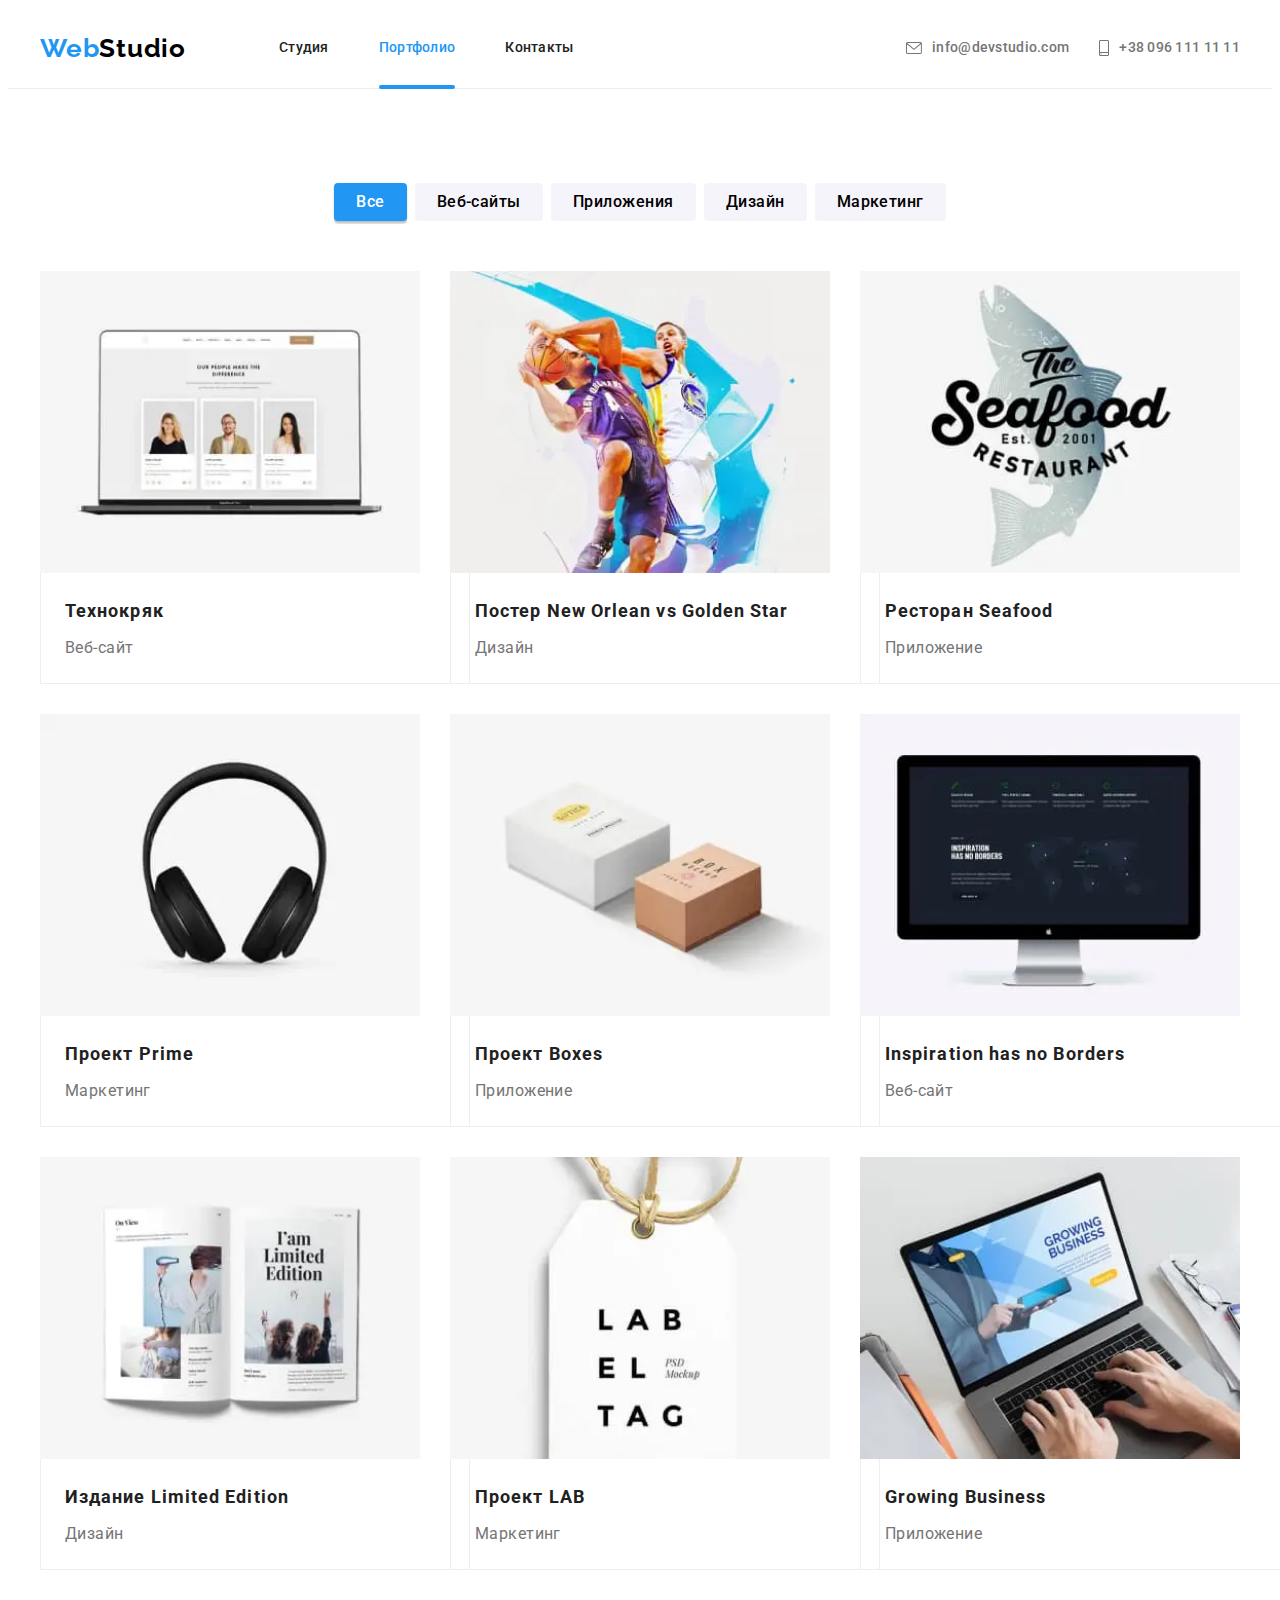
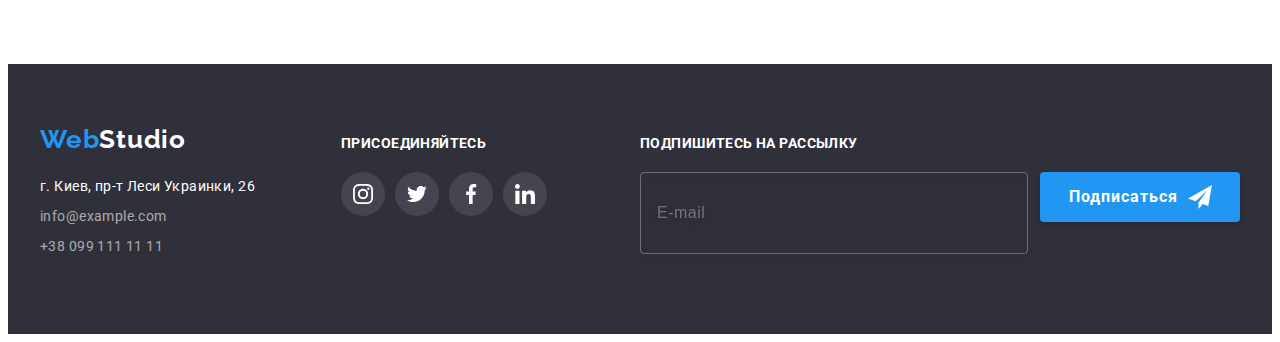
==== commit c7c90c9b: "Edit №3" ====
--- a/portfolio.html
+++ b/portfolio.html
@@ -24,8 +24,8 @@
     <!-- Шапка сайта -->
     <header class="header">
       <div class="header__container container">
-        <a class="logo header__logo link" lang="en" href="./index.html"
-          >Web<span class="logo__part">Studio</span></a
+        <a class="logo link" lang="en" href="./index.html"
+          >Web<span class="logo__up">Studio</span></a
         >
         <button type="button" class="menu-btn menu-open-btn">
           <svg class="menu-btn__icon-menu" width="40" height="40">
@@ -364,8 +364,8 @@
                   <picture>
                     <source
                       srcset="
-                        ./images/examples/desktop/image-4.webp 1x,
-                        ./images/examples/desktop/image-4.webp 2x
+                        ./images/examples/desktop/image-4.webp    1x,
+                        ./images/examples/desktop/image-4@2x.webp 2x
                       "
                       type="image/webp"
                       media="(min-width:1200px)"
@@ -808,7 +808,7 @@
         <div class="address-data">
           <div class="position">
             <a class="logo link" lang="en" href="./index.html"
-              >Web<span class="logo__part">Studio</span></a
+              >Web<span class="logo__down">Studio</span></a
             >
           </div>
           <address class="address">
--- a/css/main.min.css
+++ b/css/main.min.css
@@ -1 +1 @@
-:root{--text-main-color: #212121;--text-secondary-color: #757575;--text-light-color: #ffffff;--text-light-transparent-color: rgba(255, 255, 255, 0.6);--text-dark-color: #000000;--text-accent-color: #2196f3;--bg-main-color: #ffffff;--bg-light-color: #f5f4fa;--bg-dark-color: #2f303a;--bg-accent-color: #2196f3;--bg-accent-btn-color: #188ce8;--bg-first-hero-color: rgba(47, 48, 58, 0.4);--bg-last-hero-color: #c4c4c4;--bg-portfolio-example-thumb-color: rgba(33, 150, 243, 0.9);--bg-activity-text-thumb-color: rgba(47, 48, 58, 0.8);--social-icon-main-color: #afb1b8;--social-icon-footer-color: #ffffff;--social-icon-bg-footer-color: rgba(255, 255, 255, 0.1);--border-header-color: #ececec;--border-card-color: #eeeeee;--border-subscription-input-color: rgba(255, 255, 255, 0.3);--border-input-textarea-color: rgba(33, 33, 33, 0.2);--border-comment-textarea-color: rgba(117, 117, 117, 0.5);--backdrop-color: rgba(0, 0, 0, 0.2);--main-font-family: "Roboto", sans-serif;--logo-font-family: "Raleway", sans-serif;--main-gap: 30px}p,h1,h2,h3,h4,h5,h6{margin:0}ul{margin:0;padding-left:0}img{display:block;width:100%;height:auto}body{font-weight:400;background-color:var(--bg-main-color);color:var(--text-main-color);font-family:var(--main-font-family);font-size:14px;line-height:1.71;letter-spacing:.03em}.list{list-style:none}.link{color:var(--text-main-color);text-decoration:none}.btn{font-family:inherit;font-size:16px;text-align:center;cursor:pointer}.img{display:block;max-width:100%;height:auto}.visually-hidden{position:absolute;white-space:nowrap;width:1px;height:1px;overflow:hidden;border:0;padding:0;clip:rect(0 0 0 0);-webkit-clip-path:inset(50%);clip-path:inset(50%);margin:-1px}.container{padding:0 15px;margin:0 auto}@media screen and (min-width: 480px){.container{width:480px}}@media screen and (min-width: 768px){.container{width:768px}}@media screen and (min-width: 1200px){.container{width:1200px}}.header__container{position:relative;-webkit-box-align:center;-ms-flex-align:center;align-items:center;display:-webkit-box;display:-ms-flexbox;display:flex;-webkit-box-pack:justify;-ms-flex-pack:justify;justify-content:space-between;min-height:60px}.section{padding-top:60px;padding-bottom:60px}@media screen and (min-width: 1200px){.section{padding-top:94px;padding-bottom:94px}}.logo{display:block;color:var(--text-accent-color);font-family:var(--logo-font-family);font-weight:700;font-size:26px;line-height:1.19;font-size:24px;line-height:1.17;letter-spacing:.03em}@media screen and (min-width: 1200px){.logo{font-size:26px;line-height:1.19}}.footer .logo__part{color:var(--text-light-color)}.header .logo__part{color:var(--text-dark-color)}.title{font-size:36px;line-height:1.17;text-align:center;margin-bottom:50px;letter-spacing:.03em}.social-list{display:-webkit-box;display:-ms-flexbox;display:flex;-webkit-box-pack:center;-ms-flex-pack:center;justify-content:center}.social-list__item:not(:last-child){margin-right:10px}.social-list__link{display:-webkit-box;display:-ms-flexbox;display:flex;-webkit-box-pack:center;-ms-flex-pack:center;justify-content:center;-webkit-box-align:center;-ms-flex-align:center;align-items:center;width:44px;height:44px;border-radius:50%}.social-list__link--mid{fill:var(--social-icon-main-color);-webkit-transition:fill 250ms cubic-bezier(0.4, 0, 0.2, 1),background-color 250ms cubic-bezier(0.4, 0, 0.2, 1);transition:fill 250ms cubic-bezier(0.4, 0, 0.2, 1),background-color 250ms cubic-bezier(0.4, 0, 0.2, 1)}.social-list__link--mid:hover,.social-list__link--mid:focus{fill:var(--bg-main-color);background-color:var(--text-accent-color)}.social-list__link--bottom{fill:var(--social-icon-footer-color);background-color:var(--social-icon-bg-footer-color);-webkit-transition:background-color 250ms cubic-bezier(0.4, 0, 0.2, 1);transition:background-color 250ms cubic-bezier(0.4, 0, 0.2, 1)}.social-list__link--bottom:hover,.social-list__link--bottom:focus{background-color:var(--bg-accent-color)}.header{border-bottom:1px solid var(--border-header-color)}.menu-btn{display:-webkit-inline-box;display:-ms-inline-flexbox;display:inline-flex;position:absolute;right:0;top:10px;padding:0;background-color:rgba(0,0,0,0);border:none}@media screen and (min-width: 768px){.menu-btn{display:none}}.menu-btn__icon-menu{fill:var(--text-main-color);-webkit-transition:fill 250ms cubic-bezier(0.4, 0, 0.2, 1);transition:fill 250ms cubic-bezier(0.4, 0, 0.2, 1)}.menu-btn__icon-menu:hover .menu-btn__icon-menu,.menu-btn__icon-menu:focus .menu-btn__icon-menu{fill:var(--bg-accent-color)}.menu-list{display:-webkit-box;display:-ms-flexbox;display:flex;padding:0;margin-left:88px}.menu-list__item:not(:last-child){margin-right:50px}@media screen and (max-width: 767px){.menu-list{display:none}}@media screen and (min-width: 1200px){.menu-list{margin-left:93px}}.menu-list__link{display:inline-block;padding-top:32px;padding-bottom:32px;font-weight:500;font-size:14px;line-height:1.14;letter-spacing:.02em;-webkit-transition:color 250ms cubic-bezier(0.4, 0, 0.2, 1);transition:color 250ms cubic-bezier(0.4, 0, 0.2, 1)}.menu-list__link:hover,.menu-list__link:focus{color:var(--text-accent-color)}.menu-list__link--current{color:var(--text-accent-color);position:relative}.menu-list__link--current::after{content:"";position:absolute;left:0;bottom:-1px;width:100%;height:4px;border-radius:2px;background-color:var(--bg-accent-color)}.contacts-list{display:-webkit-box;display:-ms-flexbox;display:flex;margin-left:auto;padding:0;-webkit-box-orient:vertical;-webkit-box-direction:normal;-ms-flex-direction:column;flex-direction:column;-webkit-box-pack:center;-ms-flex-pack:center;justify-content:center}@media screen and (max-width: 767px){.contacts-list{display:none}}@media screen and (min-width: 1200px){.contacts-list{-webkit-box-orient:horizontal;-webkit-box-direction:normal;-ms-flex-direction:row;flex-direction:row;-webkit-box-align:center;-ms-flex-align:center;align-items:center}.contacts-list__item:first-child{margin-right:50px}}.contacts-list__icon{fill:currentColor;margin-right:8px}@media screen and (min-width: 1200px){.contacts-list__icon{margin-right:10px}}.contacts-list__link{display:-webkit-box;display:-ms-flexbox;display:flex;-webkit-box-align:center;-ms-flex-align:center;align-items:center;-webkit-box-pack:center;-ms-flex-pack:center;justify-content:center;color:var(--text-secondary-color);padding-top:5px;padding-bottom:5px;font-weight:500;font-size:14px;line-height:1.14;font-size:12px;line-height:1.17;letter-spacing:.02em;-webkit-transition:color 250ms cubic-bezier(0.4, 0, 0.2, 1);transition:color 250ms cubic-bezier(0.4, 0, 0.2, 1)}@media screen and (min-width: 1200px){.contacts-list__link{font-size:14px;line-height:1.14;padding-top:32px;padding-bottom:32px}}.contacts-list__link:hover,.contacts-list__link:focus{color:var(--text-accent-color)}.mob-menu{display:-webkit-box;display:-ms-flexbox;display:flex;-webkit-box-orient:vertical;-webkit-box-direction:normal;-ms-flex-direction:column;flex-direction:column;-webkit-box-pack:justify;-ms-flex-pack:justify;justify-content:space-between;position:fixed;left:0;top:0;width:100%;height:100%;z-index:10;overflow:scroll;padding:48px 0 48px 40px;background-color:#fff;-webkit-transition:opacity 250ms cubic-bezier(0.4, 0, 0.2, 1),-webkit-transform 250ms cubic-bezier(0.4, 0, 0.2, 1);transition:opacity 250ms cubic-bezier(0.4, 0, 0.2, 1),-webkit-transform 250ms cubic-bezier(0.4, 0, 0.2, 1);transition:transform 250ms cubic-bezier(0.4, 0, 0.2, 1),opacity 250ms cubic-bezier(0.4, 0, 0.2, 1);transition:transform 250ms cubic-bezier(0.4, 0, 0.2, 1),opacity 250ms cubic-bezier(0.4, 0, 0.2, 1),-webkit-transform 250ms cubic-bezier(0.4, 0, 0.2, 1)}@media screen and (min-width: 768px){.mob-menu{display:none}}.mob-menu.is-hidden{opacity:0;visibility:hidden;-webkit-transform:translateX(100%);transform:translateX(100%)}.menu-btn-close{display:-webkit-inline-box;display:-ms-inline-flexbox;display:inline-flex;position:absolute;right:15px;top:10px;padding:0;background-color:rgba(0,0,0,0);border:none}@media screen and (min-width: 768px){.menu-btn-close{display:none}}.menu-btn-close__icon-menu-close{fill:var(--text-main-color);-webkit-transition:fill 250ms cubic-bezier(0.4, 0, 0.2, 1);transition:fill 250ms cubic-bezier(0.4, 0, 0.2, 1)}.menu-btn-close:hover .menu-btn-close__icon-menu-close,.menu-btn-close:focus .menu-btn-close__icon-menu-close{fill:var(--bg-accent-color)}.mob-menu__item:not(:last-child){margin-bottom:32px}.mob-menu__link{font-size:40px;font-weight:500;line-height:1.18;letter-spacing:.02em;letter-spacing:.02em;color:var(--text-main-color)}.mob-menu__link--current{color:var(--text-accent-color)}@media screen and (max-width: 479px){.mob-menu__link{font-size:8.333vw;font-weight:500;line-height:1.18;letter-spacing:.02em}}.mob-menu__tel{font-size:34px;font-weight:500;line-height:1.18;letter-spacing:.02em;color:var(--text-accent-color)}@media screen and (max-width: 479px){.mob-menu__tel{font-size:7.083vw;font-weight:500;line-height:1.18;letter-spacing:.02em}}.mob-menu__mail{font-size:24px;font-weight:500;line-height:1.17;letter-spacing:.02em;color:var(--text-secondary-color)}@media screen and (max-width: 479px){.mob-menu__mail{font-size:7.083vw;font-weight:500;line-height:1.18;letter-spacing:.02em}}.mob-menu__social-list{margin-top:64px;display:-webkit-box;display:-ms-flexbox;display:flex;-ms-flex-wrap:wrap;flex-wrap:wrap}.mob-menu__social-item{font-size:18px;font-weight:500;line-height:1.22;letter-spacing:.02em;display:-webkit-box;display:-ms-flexbox;display:flex;-webkit-box-align:center;-ms-flex-align:center;align-items:center;color:var(--text-accent-color)}@media screen and (max-width: 479px){.mob-menu__social-item{font-size:3.75vw;font-weight:500;line-height:1.22;letter-spacing:.02em}}.mob-menu__social-item:not(:last-child):after{content:"";display:inline-block;margin-left:10px;margin-right:10px;background-color:var(--border-input-textarea-color);width:1px;height:22px}@media screen and (max-width: 479px){.mob-menu__social-item:not(:last-child):after{margin-left:2vw;margin-right:2vw}}.mob-menu__social-link{color:var(--text-accent-color)}.no-scroll{overflow:hidden}.hero{padding-top:118px;padding-bottom:118px;background-image:-webkit-gradient(linear, left top, left bottom, from(var(--bg-first-hero-color)), to(var(--bg-first-hero-color))),url("../images/hero/mobile/image.jpg");background-image:linear-gradient(var(--bg-first-hero-color), var(--bg-first-hero-color)),url("../images/hero/mobile/image.jpg");background-repeat:no-repeat;background-position:center;background-size:cover;max-width:1600px;background-color:var(--bg-last-hero-color);margin:0 auto}@media screen and (min-device-pixel-ratio: 2),(-webkit-min-device-pixel-ratio: 2),(min-resolution: 192dpi),(min-resolution: 2dppx){.hero{background-image:-webkit-gradient(linear, left top, left bottom, from(var(--bg-first-hero-color)), to(var(--bg-first-hero-color))),url("../images/hero/mobile/image@2x.jpg");background-image:linear-gradient(var(--bg-first-hero-color), var(--bg-first-hero-color)),url("../images/hero/mobile/image@2x.jpg")}}@media screen and (min-width: 768px){.hero{background-image:-webkit-gradient(linear, left top, left bottom, from(var(--bg-first-hero-color)), to(var(--bg-first-hero-color))),url("../images/hero/tablet/image.jpg");background-image:linear-gradient(var(--bg-first-hero-color), var(--bg-first-hero-color)),url("../images/hero/tablet/image.jpg")}}@media screen and (min-width: 768px)and (min-device-pixel-ratio: 2),screen and (min-width: 768px)and (-webkit-min-device-pixel-ratio: 2),screen and (min-width: 768px)and (min-resolution: 192dpi),screen and (min-width: 768px)and (min-resolution: 2dppx){.hero{background-image:-webkit-gradient(linear, left top, left bottom, from(var(--bg-first-hero-color)), to(var(--bg-first-hero-color))),url("../images/hero/tablet/image@2x.jpg");background-image:linear-gradient(var(--bg-first-hero-color), var(--bg-first-hero-color)),url("../images/hero/tablet/image@2x.jpg")}}@media screen and (min-width: 1200px){.hero{padding-top:200px;padding-bottom:200px;background-image:-webkit-gradient(linear, left top, left bottom, from(var(--bg-first-hero-color)), to(var(--bg-first-hero-color))),url("../images/hero/desktop/image.jpg");background-image:linear-gradient(var(--bg-first-hero-color), var(--bg-first-hero-color)),url("../images/hero/desktop/image.jpg")}}@media screen and (min-width: 1200px)and (min-device-pixel-ratio: 2),screen and (min-width: 1200px)and (-webkit-min-device-pixel-ratio: 2),screen and (min-width: 1200px)and (min-resolution: 192dpi),screen and (min-width: 1200px)and (min-resolution: 2dppx){.hero{background-image:-webkit-gradient(linear, left top, left bottom, from(var(--bg-first-hero-color)), to(var(--bg-first-hero-color))),url("../images/hero/desktop/image@2x.jpg");background-image:linear-gradient(var(--bg-first-hero-color), var(--bg-first-hero-color)),url("../images/hero/desktop/image@2x.jpg")}}.main-title{color:var(--text-light-color);font-weight:900;font-size:26px;line-height:1.62;text-align:center;letter-spacing:.06em;text-transform:uppercase;margin-bottom:var(--main-gap);max-width:360px;margin-right:auto;margin-left:auto}@media screen and (min-width: 1200px){.main-title{font-size:44px;line-height:1.36;max-width:696px}}.main-btn{padding-top:10px;padding-right:32px;padding-bottom:10px;padding-left:32px;border:0;background-color:var(--bg-accent-color);color:var(--text-light-color);font-weight:700;line-height:1.88;letter-spacing:.06em;display:block;height:50px;min-width:200px;margin-left:auto;margin-right:auto;border-radius:4px;-webkit-box-shadow:0px 4px 4px rgba(0,0,0,.15);box-shadow:0px 4px 4px rgba(0,0,0,.15);-webkit-transition:background-color 250ms cubic-bezier(0.4, 0, 0.2, 1);transition:background-color 250ms cubic-bezier(0.4, 0, 0.2, 1)}.main-btn:hover,.main-btn:focus{background-color:var(--bg-accent-btn-color)}@media screen and (min-width: 768px){.advantages-list{display:-webkit-box;display:-ms-flexbox;display:flex;-ms-flex-wrap:wrap;flex-wrap:wrap;margin:-15px}.advantages-list__item{-ms-flex-preferred-size:calc((100% - 60px)/2);flex-basis:calc((100% - 60px)/2);margin:15px}.advantages-list__heading{text-align:left}}@media screen and (min-width: 1200px){.advantages-list{-ms-flex-wrap:nowrap;flex-wrap:nowrap}.advantages-list__item{-ms-flex-preferred-size:calc((100% - 120px)/4);flex-basis:calc((100% - 120px)/4)}}.advantages-list__title{font-size:14px;line-height:1.14;text-transform:uppercase;margin-bottom:10px;letter-spacing:.03em}.advantages-list__text{color:var(--text-secondary-color)}.advantages-list__icon-container{display:-webkit-box;display:-ms-flexbox;display:flex;-webkit-box-pack:center;-ms-flex-pack:center;justify-content:center;-webkit-box-align:center;-ms-flex-align:center;align-items:center;height:120px;border-radius:4px;margin-bottom:var(--main-gap);background-color:var(--bg-light-color)}.activity{padding-top:0}@media screen and (max-width: 1199px){.activity{display:none}}.activity-list{display:-webkit-box;display:-ms-flexbox;display:flex}.activity-list__item:not(:last-child){margin-right:var(--main-gap)}.activity-list__img-container{position:relative}.activity-list__text{position:absolute;left:0;bottom:0;display:-webkit-box;display:-ms-flexbox;display:flex;-webkit-box-pack:center;-ms-flex-pack:center;justify-content:center;-webkit-box-align:center;-ms-flex-align:center;align-items:center;width:100%;min-height:70px;font-weight:700;text-align:center;text-transform:uppercase;color:var(--text-light-color);background:var(--bg-activity-text-thumb-color)}.team{background-color:var(--bg-light-color)}@media screen and (min-width: 768px){.team-list{display:-webkit-box;display:-ms-flexbox;display:flex;-ms-flex-wrap:wrap;flex-wrap:wrap;margin:-15px}}@media screen and (min-width: 1200px){.team-list{-ms-flex-wrap:nowrap;flex-wrap:nowrap}}.team-list__item{width:100%;background-color:var(--bg-main-color);border-radius:0px 0px 4px 4px;-webkit-box-shadow:0px 1px 3px rgba(0,0,0,.12),0px 1px 1px rgba(0,0,0,.14),0px 2px 1px rgba(0,0,0,.2);box-shadow:0px 1px 3px rgba(0,0,0,.12),0px 1px 1px rgba(0,0,0,.14),0px 2px 1px rgba(0,0,0,.2);margin-bottom:30px}@media screen and (min-width: 768px){.team-list__item{-ms-flex-preferred-size:calc((100% - 60px)/2);flex-basis:calc((100% - 60px)/2);margin:15px}}@media screen and (min-width: 1200px){.team-list__item{-ms-flex-preferred-size:calc((100% - 120px)/4);flex-basis:calc((100% - 120px)/4)}}.team-data{padding:var(--main-gap)}@media screen and (max-width: 1199px){.team-data{padding-top:30px;padding-bottom:24px}}.team-data__title{font-weight:500;font-size:16px;line-height:1.19;text-align:center;margin-bottom:10px;letter-spacing:.03em}.team-data__text{font-size:16px;line-height:1.19;text-align:center;color:var(--text-secondary-color);margin-bottom:16px}.clients-list{display:-webkit-box;display:-ms-flexbox;display:flex;-ms-flex-wrap:wrap;flex-wrap:wrap;margin:-15px}@media screen and (min-width: 1200px){.clients-list{-ms-flex-wrap:nowrap;flex-wrap:nowrap}}.clients-list__item{-ms-flex-preferred-size:calc((100% - 60px)/2);flex-basis:calc((100% - 60px)/2);margin:15px}@media screen and (min-width: 768px){.clients-list__item{-ms-flex-preferred-size:calc((100% - 90px)/3);flex-basis:calc((100% - 90px)/3)}}@media screen and (min-width: 1200px){.clients-list__item{-ms-flex-preferred-size:calc((100% - 180px)/6);flex-basis:calc((100% - 180px)/6)}}.clients-list__link{height:92px;display:-webkit-box;display:-ms-flexbox;display:flex;-webkit-box-pack:center;-ms-flex-pack:center;justify-content:center;-webkit-box-align:center;-ms-flex-align:center;align-items:center;border:1px solid var(--social-icon-main-color);border-radius:4px;fill:var(--social-icon-main-color);-webkit-transition:fill 250ms cubic-bezier(0.4, 0, 0.2, 1),border 250ms cubic-bezier(0.4, 0, 0.2, 1);transition:fill 250ms cubic-bezier(0.4, 0, 0.2, 1),border 250ms cubic-bezier(0.4, 0, 0.2, 1)}.clients-list__link:hover,.clients-list__link:focus{fill:var(--text-accent-color);border:1px solid var(--text-accent-color)}.examples-list{display:-webkit-box;display:-ms-flexbox;display:flex;-ms-flex-wrap:wrap;flex-wrap:wrap;margin-bottom:25px}@media screen and (min-width: 768px){.examples-list{margin-bottom:15px;-webkit-box-pack:center;-ms-flex-pack:center;justify-content:center}}@media screen and (min-width: 1200px){.examples-list{margin-bottom:35px}}.examples-list__item:not(:last-child){margin-right:8px;margin-bottom:15px}.example-btn{padding:6px 22px;display:block;border-radius:4px;border:0;background-color:var(--bg-light-color);font-weight:500;line-height:1.63;letter-spacing:.03em;-webkit-transition:color 250ms cubic-bezier(0.4, 0, 0.2, 1),background-color 250ms cubic-bezier(0.4, 0, 0.2, 1),-webkit-box-shadow 250ms cubic-bezier(0.4, 0, 0.2, 1);transition:color 250ms cubic-bezier(0.4, 0, 0.2, 1),background-color 250ms cubic-bezier(0.4, 0, 0.2, 1),-webkit-box-shadow 250ms cubic-bezier(0.4, 0, 0.2, 1);transition:color 250ms cubic-bezier(0.4, 0, 0.2, 1),background-color 250ms cubic-bezier(0.4, 0, 0.2, 1),box-shadow 250ms cubic-bezier(0.4, 0, 0.2, 1);transition:color 250ms cubic-bezier(0.4, 0, 0.2, 1),background-color 250ms cubic-bezier(0.4, 0, 0.2, 1),box-shadow 250ms cubic-bezier(0.4, 0, 0.2, 1),-webkit-box-shadow 250ms cubic-bezier(0.4, 0, 0.2, 1)}.example-btn:hover,.example-btn:focus{background-color:var(--bg-accent-color);color:var(--text-light-color);-webkit-box-shadow:0px 3px 1px rgba(0,0,0,.1),0px 1px 2px rgba(0,0,0,.08),0px 2px 2px rgba(0,0,0,.12);box-shadow:0px 3px 1px rgba(0,0,0,.1),0px 1px 2px rgba(0,0,0,.08),0px 2px 2px rgba(0,0,0,.12)}.example-btn--current{border:0;background-color:var(--bg-accent-color);color:var(--text-light-color);-webkit-box-shadow:0px 3px 1px rgba(0,0,0,.1),0px 1px 2px rgba(0,0,0,.08),0px 2px 2px rgba(0,0,0,.12);box-shadow:0px 3px 1px rgba(0,0,0,.1),0px 1px 2px rgba(0,0,0,.08),0px 2px 2px rgba(0,0,0,.12)}@media screen and (min-width: 768px){.samples-list{display:-webkit-box;display:-ms-flexbox;display:flex;-ms-flex-wrap:wrap;flex-wrap:wrap;margin:-15px}.samples-list__item{-ms-flex-preferred-size:calc((100% - 60px)/2);flex-basis:calc((100% - 60px)/2);margin:15px}}@media screen and (min-width: 1200px){.samples-list__item{-ms-flex-preferred-size:calc((100% - 90px)/3);flex-basis:calc((100% - 90px)/3)}}@media screen and (max-width: 767px){.samples-list__item:not(:last-child){margin-bottom:30px}}.product-description{width:100%;padding:20px 24px;border-right:1px solid var(--border-card-color);border-bottom:1px solid var(--border-card-color);border-left:1px solid var(--border-card-color);-webkit-box-flex:1;-ms-flex-positive:1;flex-grow:1}.product-description__title{font-size:18px;line-height:2;letter-spacing:.06em;margin-bottom:4px}.product-description__text{font-size:16px;line-height:1.88;color:var(--text-secondary-color)}.product-thumb{position:relative;overflow:hidden}.content-overlay__text{position:absolute;top:0;left:0;padding:63px 24px;-webkit-transform:translateY(101%);transform:translateY(101%);width:100%;height:100%;font-size:18px;line-height:1.56;letter-spacing:.03em;color:var(--text-light-color);background-color:var(--bg-portfolio-example-thumb-color);-webkit-transition:-webkit-transform 250ms cubic-bezier(0.4, 0, 0.2, 1);transition:-webkit-transform 250ms cubic-bezier(0.4, 0, 0.2, 1);transition:transform 250ms cubic-bezier(0.4, 0, 0.2, 1);transition:transform 250ms cubic-bezier(0.4, 0, 0.2, 1), -webkit-transform 250ms cubic-bezier(0.4, 0, 0.2, 1)}@media screen and (max-width: 479px){.content-overlay__text{font-size:3.75vw;font-weight:inherit;line-height:1.55;letter-spacing:inherit;padding:13.125vw 5vw}}.samples-list__link{display:-webkit-box;display:-ms-flexbox;display:flex;-webkit-box-orient:vertical;-webkit-box-direction:normal;-ms-flex-direction:column;flex-direction:column;height:100%;-webkit-transition:-webkit-box-shadow 250ms cubic-bezier(0.4, 0, 0.2, 1);transition:-webkit-box-shadow 250ms cubic-bezier(0.4, 0, 0.2, 1);transition:box-shadow 250ms cubic-bezier(0.4, 0, 0.2, 1);transition:box-shadow 250ms cubic-bezier(0.4, 0, 0.2, 1), -webkit-box-shadow 250ms cubic-bezier(0.4, 0, 0.2, 1)}.samples-list__link:hover,.samples-list__link:focus{-webkit-box-shadow:0px 1px 1px rgba(0,0,0,.12),0px 4px 4px rgba(0,0,0,.06),1px 4px 6px rgba(0,0,0,.16);box-shadow:0px 1px 1px rgba(0,0,0,.12),0px 4px 4px rgba(0,0,0,.06),1px 4px 6px rgba(0,0,0,.16)}.samples-list__link:hover .content-overlay__text{-webkit-transform:translateY(0);transform:translateY(0)}.samples-list__link:focus .content-overlay__text{-webkit-transform:translateY(0);transform:translateY(0)}.product-thumb{position:relative;width:100%;overflow:hidden}.footer{background-color:var(--bg-dark-color)}.footer__container{padding-top:60px;padding-bottom:60px}@media screen and (min-width: 768px){.footer__container{display:-webkit-box;display:-ms-flexbox;display:flex;-ms-flex-wrap:wrap;flex-wrap:wrap}}@media screen and (min-width: 1200px){.footer__container{-ms-flex-wrap:nowrap;flex-wrap:nowrap;-webkit-box-align:baseline;-ms-flex-align:baseline;align-items:baseline}}.address-data{width:100%;text-align:center}@media screen and (min-width: 768px){.address-data{width:232px;margin-left:76px}}@media screen and (min-width: 1200px){.address-data{margin-right:70px;width:231px;text-align:left;margin-left:0}}.position{margin-bottom:20px}.address{font-style:normal;margin-bottom:60px}@media screen and (min-width: 768px){.address{margin-bottom:0}}.address__text{color:var(--text-light-color);margin-bottom:8px}@media screen and (min-width: 1200px){.address__text{margin-bottom:9px}}.vertical-contacts-list__item:not(:last-child){margin-bottom:8px}@media screen and (min-width: 1200px){.vertical-contacts-list__item:not(:last-child){margin-bottom:9px}}.vertical-contacts-list__link{color:var(--text-light-transparent-color);-webkit-transition:color 250ms cubic-bezier(0.4, 0, 0.2, 1);transition:color 250ms cubic-bezier(0.4, 0, 0.2, 1)}.vertical-contacts-list__link:hover,.vertical-contacts-list__link:focus{color:var(--text-accent-color)}.social-container{display:block;margin:0 auto;text-align:center}@media screen and (min-width: 768px){.social-container{margin-right:89px}}@media screen and (min-width: 1200px){.social-container{margin:0 auto 0 0;text-align:left}}.social-container__appeal,.subscription__appeal{font-weight:700;font-size:14px;line-height:1.14;letter-spacing:.03em;text-transform:uppercase;color:var(--text-light-color);margin-bottom:20px}.subscription{margin-top:60px;text-align:center}@media screen and (min-width: 768px){.subscription{-ms-flex-preferred-size:100%;flex-basis:100%}}@media screen and (min-width: 1200px){.subscription{margin-top:0;text-align:left;-ms-flex-preferred-size:570px;flex-basis:570px}}@media screen and (min-width: 1200px){.subscription-form{display:-webkit-box;display:-ms-flexbox;display:flex}}.subscription-form__input{margin-bottom:20px;background-color:rgba(0,0,0,0);outline:none;width:100%;height:50px;padding-left:16px;padding-top:15px;padding-bottom:15px;margin-right:12px;font-weight:400;font-size:16px;line-height:1.25;letter-spacing:.03em;color:var(--text-light-transparent-color);border:1px solid var(--border-subscription-input-color);-webkit-filter:drop-shadow(0px 4px 4px rgba(0, 0, 0, 0.15));filter:drop-shadow(0px 4px 4px rgba(0, 0, 0, 0.15));border-radius:4px;-webkit-transition:border-color 250ms cubic-bezier(0.4, 0, 0.2, 1);transition:border-color 250ms cubic-bezier(0.4, 0, 0.2, 1)}.subscription-form__input:focus,.subscription-form__input:hover{border-color:var(--light-alfa-color)}@media screen and (min-width: 768px){.subscription-form__input{max-width:450px}}@media screen and (min-width: 1200px){.subscription-form__input{width:358px}}.subscription__btn{margin:0 auto}@media screen and (min-width: 1200px){.subscription__btn{margin-left:auto;margin-right:0}}.subscription-btn{display:-webkit-box;display:-ms-flexbox;display:flex;-webkit-box-align:center;-ms-flex-align:center;align-items:center;min-width:200px;height:50px;padding-top:10px;padding-right:28px;padding-bottom:10px;padding-left:29px;background:var(--text-accent-color);-webkit-box-shadow:0px 4px 4px rgba(0,0,0,.15);box-shadow:0px 4px 4px rgba(0,0,0,.15);border:0;border-radius:4px;font-weight:700;font-size:16px;line-height:1.88;text-align:center;letter-spacing:.06em;color:var(--text-light-color);-webkit-transition:background-color 250ms cubic-bezier(0.4, 0, 0.2, 1);transition:background-color 250ms cubic-bezier(0.4, 0, 0.2, 1)}.subscription-btn:hover,.subscription-btn:focus{background-color:var(--bg-accent-btn-color)}.subscription-btn__icon{fill:var(--social-icon-footer-color);margin-left:10px}.backdrop.is-hidden{visibility:hidden;opacity:0;pointer-events:none;-webkit-transform:scale(1);transform:scale(1)}.backdrop.is-hidden .modal{-webkit-transform:translate(-50%, -50%) scale(1.15);transform:translate(-50%, -50%) scale(1.15)}.backdrop{position:fixed;left:0;top:0;width:100%;height:100%;z-index:1;background-color:var(--backdrop-color);opacity:1;-webkit-transition:opacity 250ms cubic-bezier(0.4, 0, 0.2, 1),visibility 250ms cubic-bezier(0.4, 0, 0.2, 1);transition:opacity 250ms cubic-bezier(0.4, 0, 0.2, 1),visibility 250ms cubic-bezier(0.4, 0, 0.2, 1)}.is-hidden{opacity:0;pointer-events:none;visibility:hidden}.modal{position:fixed;left:50%;top:50%;min-height:609px;border-radius:4px;-webkit-box-shadow:0px 1px 3px rgba(0,0,0,.12),0px 1px 1px rgba(0,0,0,.14),0px 2px 1px rgba(0,0,0,.2);box-shadow:0px 1px 3px rgba(0,0,0,.12),0px 1px 1px rgba(0,0,0,.14),0px 2px 1px rgba(0,0,0,.2);background-color:var(--bg-main-color);padding:40px;-webkit-transform:translate(-50%, -50%) scale(1);transform:translate(-50%, -50%) scale(1);-webkit-transition:-webkit-transform 250ms cubic-bezier(0.4, 0, 0.2, 1);transition:-webkit-transform 250ms cubic-bezier(0.4, 0, 0.2, 1);transition:transform 250ms cubic-bezier(0.4, 0, 0.2, 1);transition:transform 250ms cubic-bezier(0.4, 0, 0.2, 1), -webkit-transform 250ms cubic-bezier(0.4, 0, 0.2, 1)}@media screen and (min-width: 480px){.modal{width:450px}}@media screen and (min-width: 1200px){.modal{width:528px;min-height:581px}}.button-close{position:absolute;top:8px;right:8px;display:-webkit-box;display:-ms-flexbox;display:flex;-webkit-box-pack:center;-ms-flex-pack:center;justify-content:center;-webkit-box-align:center;-ms-flex-align:center;align-items:center;width:30px;height:30px;border-radius:50%;border:1px solid rgba(0,0,0,.1);cursor:pointer;fill:var(--text-dark-color);background-color:var(--bg-main-color);-webkit-transition:fill 250ms cubic-bezier(0.4, 0, 0.2, 1);transition:fill 250ms cubic-bezier(0.4, 0, 0.2, 1)}.button-close:hover,.button-close:focus{fill:var(--text-accent-color)}.modal-form{display:-webkit-box;display:-ms-flexbox;display:flex;-webkit-box-orient:vertical;-webkit-box-direction:normal;-ms-flex-direction:column;flex-direction:column;-webkit-box-pack:center;-ms-flex-pack:center;justify-content:center}.modal-form__appeal{margin-bottom:12px;font-weight:700;font-size:20px;line-height:1.5;text-align:center;letter-spacing:.03em;color:var(--text-main-color)}@media screen and (min-width: 1200px){.modal-form__appeal{font-size:20px;line-height:1.15}}.modal-list{margin-bottom:10px}.modal-list__area{position:relative}.modal-list__item:not(:last-child){margin-bottom:10px}.modal-list__icon{position:absolute;top:50%;left:12px;-webkit-transform:translateY(-50%);transform:translateY(-50%);fill:var(--text-main-color);-webkit-transition:fill 250ms cubic-bezier(0.4, 0, 0.2, 1);transition:fill 250ms cubic-bezier(0.4, 0, 0.2, 1)}.modal-list__label,.modal-comment__label{margin-bottom:4px;display:block;font-weight:400;font-size:12px;height:12px;letter-spacing:.01em;color:var(--text-secondary-color)}.modal-list__input{background-color:rgba(0,0,0,0);outline:none;width:100%;height:40px;padding:11px 12px 11px 42px;border:1px solid var(--border-input-textarea-color);border-radius:4px;font-weight:400;font-size:12px;line-height:1.67;letter-spacing:.01em;color:var(--text-main-color);-webkit-transition:border-color 250ms cubic-bezier(0.4, 0, 0.2, 1);transition:border-color 250ms cubic-bezier(0.4, 0, 0.2, 1)}.modal-list__input:hover,.modal-list__input:focus{border-color:var(--text-accent-color)}.modal-list__input:focus+.modal-list__icon{fill:var(--text-accent-color)}.modal-list__input:hover+.modal-list__icon{fill:var(--text-accent-color)}.modal-comment{margin-bottom:20px}.modal-comment__textarea{background-color:rgba(0,0,0,0);outline:none;margin-bottom:-2px;width:100%;height:120px;padding:12px 16px;border:1px solid var(--border-input-textarea-color);border-radius:4px;resize:none;-webkit-transition:border-color 250ms cubic-bezier(0.4, 0, 0.2, 1);transition:border-color 250ms cubic-bezier(0.4, 0, 0.2, 1)}.modal-comment__textarea:hover,.modal-comment__textarea:focus{border-color:var(--text-accent-color)}.modal-comment__textarea::-webkit-input-placeholder{font-weight:400;font-size:12px;line-height:1.67;letter-spacing:.01em;color:var(--border-comment-textarea-color)}.modal-comment__textarea::-moz-placeholder{font-weight:400;font-size:12px;line-height:1.67;letter-spacing:.01em;color:var(--border-comment-textarea-color)}.modal-comment__textarea:-ms-input-placeholder{font-weight:400;font-size:12px;line-height:1.67;letter-spacing:.01em;color:var(--border-comment-textarea-color)}.modal-comment__textarea::-ms-input-placeholder{font-weight:400;font-size:12px;line-height:1.67;letter-spacing:.01em;color:var(--border-comment-textarea-color)}.modal-comment__textarea::placeholder{font-weight:400;font-size:12px;line-height:1.67;letter-spacing:.01em;color:var(--border-comment-textarea-color)}.modal-checkbox{margin-bottom:var(--main-gap)}.modal-checkbox__label{display:-webkit-box;display:-ms-flexbox;display:flex;-webkit-box-align:center;-ms-flex-align:center;align-items:center;-webkit-box-pack:center;-ms-flex-pack:center;justify-content:center;font-weight:400;font-size:12px;line-height:1.17;letter-spacing:.03em;color:var(--text-secondary-color)}@media screen and (min-width: 1200px){.modal-checkbox__label{font-size:14px;line-height:1.71}}.modal-checkbox__icon{width:16px;height:15px;background-color:rgba(0,0,0,0);fill:var(--bg-main-color);border:2px solid var(--text-main-color);border-radius:2px;margin-right:8px;-webkit-transition:border-color 250ms cubic-bezier(0.4, 0, 0.2, 1),background-color 250ms cubic-bezier(0.4, 0, 0.2, 1);transition:border-color 250ms cubic-bezier(0.4, 0, 0.2, 1),background-color 250ms cubic-bezier(0.4, 0, 0.2, 1)}.modal-checkbox__link{font-weight:400;font-size:14px;line-height:1;letter-spacing:.03em;border-bottom:.7px solid currentColor;display:inline-block;color:var(--text-accent-color);-webkit-transition:color 250ms cubic-bezier(0.4, 0, 0.2, 1);transition:color 250ms cubic-bezier(0.4, 0, 0.2, 1)}.modal-checkbox__link:hover,.modal-checkbox__link:focus{color:var(--bg-accent-btn-color)}.modal-checkbox__consent{background-color:rgba(0,0,0,0);outline:none}.modal-checkbox__consent:focus+.modal-checkbox__icon{border-color:var(--text-accent-color)}.modal-checkbox__consent:hover+.modal-checkbox__icon{border-color:var(--text-accent-color)}.modal-checkbox__consent:checked+.modal-checkbox__icon{border-color:var(--text-accent-color);background-color:var(--text-accent-color)}.backdrop-btn{padding-top:10px;padding-right:55px;padding-bottom:10px;padding-left:56px;width:200px;height:50px;margin-right:auto;margin-left:auto;background-color:var(--text-accent-color);-webkit-box-shadow:0px 4px 4px rgba(0,0,0,.15);box-shadow:0px 4px 4px rgba(0,0,0,.15);border-radius:4px;border:0;font-weight:700;font-size:16px;line-height:1.88;letter-spacing:.06em;color:var(--text-light-color);-webkit-transition:background-color 250ms cubic-bezier(0.4, 0, 0.2, 1);transition:background-color 250ms cubic-bezier(0.4, 0, 0.2, 1)}.backdrop-btn:hover,.backdrop-btn:focus{background-color:var(--bg-accent-btn-color)}/*# sourceMappingURL=main.min.css.map */+:root{--text-main-color: #212121;--text-secondary-color: #757575;--text-light-color: #ffffff;--text-light-transparent-color: rgba(255, 255, 255, 0.6);--text-dark-color: #000000;--text-accent-color: #2196f3;--bg-main-color: #ffffff;--bg-light-color: #f5f4fa;--bg-dark-color: #2f303a;--bg-accent-color: #2196f3;--bg-accent-btn-color: #188ce8;--bg-first-hero-color: rgba(47, 48, 58, 0.4);--bg-last-hero-color: #c4c4c4;--bg-portfolio-example-thumb-color: rgba(33, 150, 243, 0.9);--bg-activity-text-thumb-color: rgba(47, 48, 58, 0.8);--social-icon-main-color: #afb1b8;--social-icon-footer-color: #ffffff;--social-icon-bg-footer-color: rgba(255, 255, 255, 0.1);--border-header-color: #ececec;--border-card-color: #eeeeee;--border-subscription-input-color: rgba(255, 255, 255, 0.3);--border-input-textarea-color: rgba(33, 33, 33, 0.2);--border-comment-textarea-color: rgba(117, 117, 117, 0.5);--backdrop-color: rgba(0, 0, 0, 0.2);--main-font-family: "Roboto", sans-serif;--logo-font-family: "Raleway", sans-serif;--main-gap: 30px}p,h1,h2,h3,h4,h5,h6{margin:0}ul{margin:0;padding-left:0}img{display:block;width:100%;height:auto}body{font-weight:400;background-color:var(--bg-main-color);color:var(--text-main-color);font-family:var(--main-font-family);font-size:14px;line-height:1.71;letter-spacing:.03em}.list{list-style:none}.link{color:var(--text-main-color);text-decoration:none}.btn{font-family:inherit;font-size:16px;text-align:center;cursor:pointer}.visually-hidden{position:absolute;white-space:nowrap;width:1px;height:1px;overflow:hidden;border:0;padding:0;clip:rect(0 0 0 0);-webkit-clip-path:inset(50%);clip-path:inset(50%);margin:-1px}.container{padding:0 15px;margin:0 auto}@media screen and (min-width: 480px){.container{width:480px}}@media screen and (min-width: 768px){.container{width:768px}}@media screen and (min-width: 1200px){.container{width:1200px}}.header__container{position:relative;-webkit-box-align:center;-ms-flex-align:center;align-items:center;display:-webkit-box;display:-ms-flexbox;display:flex;-webkit-box-pack:justify;-ms-flex-pack:justify;justify-content:space-between;min-height:60px}.footer__container{padding-top:60px;padding-bottom:60px}@media screen and (min-width: 768px){.footer__container{display:-webkit-box;display:-ms-flexbox;display:flex;-ms-flex-wrap:wrap;flex-wrap:wrap}}@media screen and (min-width: 1200px){.footer__container{-ms-flex-wrap:nowrap;flex-wrap:nowrap;-webkit-box-align:baseline;-ms-flex-align:baseline;align-items:baseline}}.social-container{display:block;margin:0 auto;text-align:center}@media screen and (min-width: 768px){.social-container{margin-right:74px}}@media screen and (min-width: 1200px){.social-container{margin:0 auto 0 0;text-align:left}}.social-container__appeal{font-weight:700;font-size:14px;line-height:1.14;letter-spacing:.03em;text-transform:uppercase;color:var(--text-light-color);margin-bottom:20px}.section{padding-top:60px;padding-bottom:60px}@media screen and (min-width: 1200px){.section{padding-top:94px;padding-bottom:94px}}.logo{display:block;color:var(--text-accent-color);font-family:var(--logo-font-family);font-weight:700;font-size:26px;line-height:1.19;font-size:24px;line-height:1.17;letter-spacing:.03em}@media screen and (min-width: 1200px){.logo{font-size:26px;line-height:1.19}}.logo__down{color:var(--text-light-color)}.logo__up{color:var(--text-dark-color)}.title{font-size:28px;line-height:1.18;text-align:center;margin-bottom:30px;letter-spacing:.03em}@media screen and (min-width: 1200px){.title{font-size:36px;line-height:1.17;margin-bottom:50px}}.main-title{color:var(--text-light-color);font-weight:900;font-size:26px;line-height:1.62;text-align:center;letter-spacing:.06em;text-transform:uppercase;margin-bottom:var(--main-gap);max-width:360px;margin-right:auto;margin-left:auto}@media screen and (min-width: 1200px){.main-title{font-size:44px;line-height:1.36;max-width:696px}}.social-list{display:-webkit-box;display:-ms-flexbox;display:flex;-webkit-box-pack:center;-ms-flex-pack:center;justify-content:center}.social-list__item:not(:last-child){margin-right:10px}.social-list__link{display:-webkit-box;display:-ms-flexbox;display:flex;-webkit-box-pack:center;-ms-flex-pack:center;justify-content:center;-webkit-box-align:center;-ms-flex-align:center;align-items:center;width:44px;height:44px;border-radius:50%}.social-list__link--mid{fill:var(--social-icon-main-color);-webkit-transition:fill 250ms cubic-bezier(0.4, 0, 0.2, 1),background-color 250ms cubic-bezier(0.4, 0, 0.2, 1);transition:fill 250ms cubic-bezier(0.4, 0, 0.2, 1),background-color 250ms cubic-bezier(0.4, 0, 0.2, 1)}.social-list__link--mid:hover,.social-list__link--mid:focus{fill:var(--bg-main-color);background-color:var(--text-accent-color)}.social-list__link--bottom{fill:var(--social-icon-footer-color);background-color:var(--social-icon-bg-footer-color);-webkit-transition:background-color 250ms cubic-bezier(0.4, 0, 0.2, 1);transition:background-color 250ms cubic-bezier(0.4, 0, 0.2, 1)}.social-list__link--bottom:hover,.social-list__link--bottom:focus{background-color:var(--bg-accent-color)}.header{border-bottom:1px solid var(--border-header-color)}.menu-btn{display:-webkit-inline-box;display:-ms-inline-flexbox;display:inline-flex;position:absolute;right:0;top:10px;padding:0;background-color:rgba(0,0,0,0);border:none}@media screen and (min-width: 768px){.menu-btn{display:none}}.menu-btn__icon-menu{cursor:pointer;fill:var(--text-main-color);-webkit-transition:fill 250ms cubic-bezier(0.4, 0, 0.2, 1);transition:fill 250ms cubic-bezier(0.4, 0, 0.2, 1)}.menu-btn:hover .menu-btn__icon-menu,.menu-btn:focus .menu-btn__icon-menu{fill:var(--bg-accent-color)}.menu-list{display:-webkit-box;display:-ms-flexbox;display:flex;padding:0;margin-left:88px}.menu-list__item:not(:last-child){margin-right:50px}@media screen and (max-width: 767px){.menu-list{display:none}}@media screen and (min-width: 1200px){.menu-list{margin-left:93px}}.menu-list__link{display:inline-block;padding-top:32px;padding-bottom:32px;font-weight:500;font-size:14px;line-height:1.14;letter-spacing:.02em;-webkit-transition:color 250ms cubic-bezier(0.4, 0, 0.2, 1);transition:color 250ms cubic-bezier(0.4, 0, 0.2, 1)}.menu-list__link:hover,.menu-list__link:focus{color:var(--text-accent-color)}.menu-list__link--current{color:var(--text-accent-color);position:relative}.menu-list__link--current::after{content:"";position:absolute;left:0;bottom:-1px;width:100%;height:4px;border-radius:2px;background-color:var(--bg-accent-color)}.contacts-list{display:-webkit-box;display:-ms-flexbox;display:flex;margin-left:auto;padding:0;-webkit-box-orient:vertical;-webkit-box-direction:normal;-ms-flex-direction:column;flex-direction:column;-webkit-box-pack:center;-ms-flex-pack:center;justify-content:center}@media screen and (max-width: 767px){.contacts-list{display:none}}@media screen and (min-width: 1200px){.contacts-list{-webkit-box-orient:horizontal;-webkit-box-direction:normal;-ms-flex-direction:row;flex-direction:row;-webkit-box-align:center;-ms-flex-align:center;align-items:center}.contacts-list__item:first-child{margin-right:30px}}.contacts-list__icon{fill:currentColor;margin-right:8px}@media screen and (min-width: 1200px){.contacts-list__icon{margin-right:10px}}.contacts-list__link{display:-webkit-box;display:-ms-flexbox;display:flex;-webkit-box-align:center;-ms-flex-align:center;align-items:center;-webkit-box-pack:center;-ms-flex-pack:center;justify-content:center;color:var(--text-secondary-color);padding-top:5px;padding-bottom:5px;font-weight:500;font-size:14px;line-height:1.14;font-size:12px;line-height:1.17;letter-spacing:.02em;-webkit-transition:color 250ms cubic-bezier(0.4, 0, 0.2, 1);transition:color 250ms cubic-bezier(0.4, 0, 0.2, 1)}@media screen and (min-width: 1200px){.contacts-list__link{font-size:14px;line-height:1.14;padding-top:32px;padding-bottom:32px}}.contacts-list__link:hover,.contacts-list__link:focus{color:var(--text-accent-color)}.mob-menu{display:-webkit-box;display:-ms-flexbox;display:flex;-webkit-box-orient:vertical;-webkit-box-direction:normal;-ms-flex-direction:column;flex-direction:column;-webkit-box-pack:justify;-ms-flex-pack:justify;justify-content:space-between;position:fixed;left:0;top:0;width:100%;height:100%;z-index:10;overflow:scroll;padding:48px 0 48px 40px;background-color:#fff;-webkit-transition:opacity 250ms cubic-bezier(0.4, 0, 0.2, 1),-webkit-transform 250ms cubic-bezier(0.4, 0, 0.2, 1);transition:opacity 250ms cubic-bezier(0.4, 0, 0.2, 1),-webkit-transform 250ms cubic-bezier(0.4, 0, 0.2, 1);transition:transform 250ms cubic-bezier(0.4, 0, 0.2, 1),opacity 250ms cubic-bezier(0.4, 0, 0.2, 1);transition:transform 250ms cubic-bezier(0.4, 0, 0.2, 1),opacity 250ms cubic-bezier(0.4, 0, 0.2, 1),-webkit-transform 250ms cubic-bezier(0.4, 0, 0.2, 1)}@media screen and (min-width: 768px){.mob-menu{display:none}}.mob-menu.is-hidden{opacity:0;visibility:hidden;-webkit-transform:translateX(100%);transform:translateX(100%)}.menu-btn-close{display:-webkit-inline-box;display:-ms-inline-flexbox;display:inline-flex;position:absolute;right:15px;top:10px;padding:0;background-color:rgba(0,0,0,0);border:none}@media screen and (min-width: 768px){.menu-btn-close{display:none}}.menu-btn-close__icon-menu-close{cursor:pointer;fill:var(--text-main-color);-webkit-transition:fill 250ms cubic-bezier(0.4, 0, 0.2, 1);transition:fill 250ms cubic-bezier(0.4, 0, 0.2, 1)}.menu-btn-close:hover .menu-btn-close__icon-menu-close,.menu-btn-close:focus .menu-btn-close__icon-menu-close{fill:var(--bg-accent-color)}.mob-menu__item:not(:last-child){margin-bottom:32px}.mob-menu__link{font-size:40px;font-weight:500;line-height:1.18;letter-spacing:.02em;letter-spacing:.02em;color:var(--text-main-color)}.mob-menu__link--current{color:var(--text-accent-color)}@media screen and (max-width: 479px){.mob-menu__link{font-size:8.333vw;font-weight:500;line-height:1.18;letter-spacing:.02em}}.mob-menu__tel{font-size:34px;font-weight:500;line-height:1.18;letter-spacing:.02em;color:var(--text-accent-color)}@media screen and (max-width: 479px){.mob-menu__tel{font-size:7.083vw;font-weight:500;line-height:1.18;letter-spacing:.02em}}.mob-menu__mail{font-size:24px;font-weight:500;line-height:1.17;letter-spacing:.02em;color:var(--text-secondary-color)}@media screen and (max-width: 479px){.mob-menu__mail{font-size:7.083vw;font-weight:500;line-height:1.18;letter-spacing:.02em}}.mob-menu__social-list{margin-top:64px;display:-webkit-box;display:-ms-flexbox;display:flex;-ms-flex-wrap:wrap;flex-wrap:wrap}.mob-menu__social-item{font-size:18px;font-weight:500;line-height:1.22;letter-spacing:.02em;display:-webkit-box;display:-ms-flexbox;display:flex;-webkit-box-align:center;-ms-flex-align:center;align-items:center;color:var(--text-accent-color)}@media screen and (max-width: 479px){.mob-menu__social-item{font-size:3.75vw;font-weight:500;line-height:1.22;letter-spacing:.02em}}.mob-menu__social-item:not(:last-child):after{content:"";display:inline-block;margin-left:10px;margin-right:10px;background-color:var(--border-input-textarea-color);width:1px;height:22px}@media screen and (max-width: 479px){.mob-menu__social-item:not(:last-child):after{margin-left:2vw;margin-right:2vw}}.mob-menu__social-link{color:var(--text-accent-color)}.no-scroll{overflow:hidden}.hero{padding-top:118px;padding-bottom:118px;background-image:-webkit-gradient(linear, left top, left bottom, from(var(--bg-first-hero-color)), to(var(--bg-first-hero-color))),url("../images/hero/mobile/image.jpg");background-image:linear-gradient(var(--bg-first-hero-color), var(--bg-first-hero-color)),url("../images/hero/mobile/image.jpg");background-repeat:no-repeat;background-position:center;background-size:cover;max-width:1600px;background-color:var(--bg-last-hero-color);margin:0 auto}@media screen and (min-device-pixel-ratio: 2),(-webkit-min-device-pixel-ratio: 2),(min-resolution: 192dpi),(min-resolution: 2dppx){.hero{background-image:-webkit-gradient(linear, left top, left bottom, from(var(--bg-first-hero-color)), to(var(--bg-first-hero-color))),url("../images/hero/mobile/image@2x.jpg");background-image:linear-gradient(var(--bg-first-hero-color), var(--bg-first-hero-color)),url("../images/hero/mobile/image@2x.jpg")}}@media screen and (min-width: 768px){.hero{background-image:-webkit-gradient(linear, left top, left bottom, from(var(--bg-first-hero-color)), to(var(--bg-first-hero-color))),url("../images/hero/tablet/image.jpg");background-image:linear-gradient(var(--bg-first-hero-color), var(--bg-first-hero-color)),url("../images/hero/tablet/image.jpg")}}@media screen and (min-width: 768px)and (min-device-pixel-ratio: 2),screen and (min-width: 768px)and (-webkit-min-device-pixel-ratio: 2),screen and (min-width: 768px)and (min-resolution: 192dpi),screen and (min-width: 768px)and (min-resolution: 2dppx){.hero{background-image:-webkit-gradient(linear, left top, left bottom, from(var(--bg-first-hero-color)), to(var(--bg-first-hero-color))),url("../images/hero/tablet/image@2x.jpg");background-image:linear-gradient(var(--bg-first-hero-color), var(--bg-first-hero-color)),url("../images/hero/tablet/image@2x.jpg")}}@media screen and (min-width: 1200px){.hero{padding-top:200px;padding-bottom:200px;background-image:-webkit-gradient(linear, left top, left bottom, from(var(--bg-first-hero-color)), to(var(--bg-first-hero-color))),url("../images/hero/desktop/image.jpg");background-image:linear-gradient(var(--bg-first-hero-color), var(--bg-first-hero-color)),url("../images/hero/desktop/image.jpg")}}@media screen and (min-width: 1200px)and (min-device-pixel-ratio: 2),screen and (min-width: 1200px)and (-webkit-min-device-pixel-ratio: 2),screen and (min-width: 1200px)and (min-resolution: 192dpi),screen and (min-width: 1200px)and (min-resolution: 2dppx){.hero{background-image:-webkit-gradient(linear, left top, left bottom, from(var(--bg-first-hero-color)), to(var(--bg-first-hero-color))),url("../images/hero/desktop/image@2x.jpg");background-image:linear-gradient(var(--bg-first-hero-color), var(--bg-first-hero-color)),url("../images/hero/desktop/image@2x.jpg")}}.main-btn{padding-top:10px;padding-right:32px;padding-bottom:10px;padding-left:32px;border:0;background-color:var(--bg-accent-color);color:var(--text-light-color);font-weight:700;line-height:1.88;letter-spacing:.06em;display:block;height:50px;min-width:200px;margin-left:auto;margin-right:auto;border-radius:4px;-webkit-box-shadow:0px 4px 4px rgba(0,0,0,.15);box-shadow:0px 4px 4px rgba(0,0,0,.15);-webkit-transition:background-color 250ms cubic-bezier(0.4, 0, 0.2, 1);transition:background-color 250ms cubic-bezier(0.4, 0, 0.2, 1)}.main-btn:hover,.main-btn:focus{background-color:var(--bg-accent-btn-color)}@media screen and (min-width: 768px){.advantages-list{display:-webkit-box;display:-ms-flexbox;display:flex;-ms-flex-wrap:wrap;flex-wrap:wrap;margin:-15px}.advantages-list__item{-ms-flex-preferred-size:calc((100% - 60px)/2);flex-basis:calc((100% - 60px)/2);margin:15px}.advantages-list__heading{text-align:left}}@media screen and (max-width: 767px){.advantages-list__item:not(:last-child){margin-bottom:30px}}@media screen and (min-width: 1200px){.advantages-list{-ms-flex-wrap:nowrap;flex-wrap:nowrap}.advantages-list__item{-ms-flex-preferred-size:calc((100% - 120px)/4);flex-basis:calc((100% - 120px)/4)}}.advantages-list__title{font-size:14px;line-height:1.14;text-transform:uppercase;margin-bottom:10px;letter-spacing:.03em}@media screen and (max-width: 767px){.advantages-list__title{text-align:center}}.advantages-list__text{color:var(--text-secondary-color)}.advantages-list__icon-container{display:-webkit-box;display:-ms-flexbox;display:flex;-webkit-box-pack:center;-ms-flex-pack:center;justify-content:center;-webkit-box-align:center;-ms-flex-align:center;align-items:center;height:120px;border-radius:4px;margin-bottom:var(--main-gap);background-color:var(--bg-light-color)}.activity{padding-top:0}@media screen and (max-width: 1199px){.activity{display:none}}.activity-list{display:-webkit-box;display:-ms-flexbox;display:flex}.activity-list__item:not(:last-child){margin-right:var(--main-gap)}.activity-list__img-container{position:relative}.activity-list__text{position:absolute;left:0;bottom:0;display:-webkit-box;display:-ms-flexbox;display:flex;-webkit-box-pack:center;-ms-flex-pack:center;justify-content:center;-webkit-box-align:center;-ms-flex-align:center;align-items:center;width:100%;min-height:70px;font-weight:700;text-align:center;text-transform:uppercase;color:var(--text-light-color);background:var(--bg-activity-text-thumb-color)}.team{background-color:var(--bg-light-color)}@media screen and (min-width: 768px){.team-list{display:-webkit-box;display:-ms-flexbox;display:flex;-ms-flex-wrap:wrap;flex-wrap:wrap;margin:-15px}}@media screen and (min-width: 1200px){.team-list{-ms-flex-wrap:nowrap;flex-wrap:nowrap}}@media screen and (max-width: 767px){.team-list__item:not(:last-child){margin-bottom:30px}}.team-list__item{width:100%;background-color:var(--bg-main-color);border-radius:0px 0px 4px 4px;-webkit-box-shadow:0px 1px 3px rgba(0,0,0,.12),0px 1px 1px rgba(0,0,0,.14),0px 2px 1px rgba(0,0,0,.2);box-shadow:0px 1px 3px rgba(0,0,0,.12),0px 1px 1px rgba(0,0,0,.14),0px 2px 1px rgba(0,0,0,.2)}@media screen and (min-width: 768px){.team-list__item{-ms-flex-preferred-size:calc((100% - 60px)/2);flex-basis:calc((100% - 60px)/2);margin:15px}}@media screen and (min-width: 1200px){.team-list__item{-ms-flex-preferred-size:calc((100% - 120px)/4);flex-basis:calc((100% - 120px)/4)}}.team-data{padding:var(--main-gap)}@media screen and (max-width: 1199px){.team-data{padding-top:30px;padding-bottom:24px}}.team-data__title{font-weight:500;font-size:16px;line-height:1.19;text-align:center;margin-bottom:10px;letter-spacing:.03em}.team-data__text{font-size:16px;line-height:1.19;text-align:center;color:var(--text-secondary-color);margin-bottom:16px}.clients-list{display:-webkit-box;display:-ms-flexbox;display:flex;-ms-flex-wrap:wrap;flex-wrap:wrap;margin:-15px}@media screen and (min-width: 1200px){.clients-list{-ms-flex-wrap:nowrap;flex-wrap:nowrap}}.clients-list__item{-ms-flex-preferred-size:calc((100% - 60px)/2);flex-basis:calc((100% - 60px)/2);margin:15px}@media screen and (min-width: 768px){.clients-list__item{-ms-flex-preferred-size:calc((100% - 90px)/3);flex-basis:calc((100% - 90px)/3)}}@media screen and (min-width: 1200px){.clients-list__item{-ms-flex-preferred-size:calc((100% - 180px)/6);flex-basis:calc((100% - 180px)/6)}}.clients-list__link{height:92px;display:-webkit-box;display:-ms-flexbox;display:flex;-webkit-box-pack:center;-ms-flex-pack:center;justify-content:center;-webkit-box-align:center;-ms-flex-align:center;align-items:center;border:1px solid var(--social-icon-main-color);border-radius:4px;fill:var(--social-icon-main-color);-webkit-transition:fill 250ms cubic-bezier(0.4, 0, 0.2, 1),border 250ms cubic-bezier(0.4, 0, 0.2, 1);transition:fill 250ms cubic-bezier(0.4, 0, 0.2, 1),border 250ms cubic-bezier(0.4, 0, 0.2, 1)}.clients-list__link:hover,.clients-list__link:focus{fill:var(--text-accent-color);border:1px solid var(--text-accent-color)}.examples-list{display:-webkit-box;display:-ms-flexbox;display:flex;-ms-flex-wrap:wrap;flex-wrap:wrap;margin-bottom:25px}@media screen and (min-width: 768px){.examples-list{margin-bottom:15px;-webkit-box-pack:center;-ms-flex-pack:center;justify-content:center}}@media screen and (min-width: 1200px){.examples-list{margin-bottom:35px}}.examples-list__item:not(:last-child){margin-right:8px;margin-bottom:15px}.example-btn{padding:6px 22px;display:block;border-radius:4px;border:0;background-color:var(--bg-light-color);font-weight:500;line-height:1.63;letter-spacing:.03em;-webkit-transition:color 250ms cubic-bezier(0.4, 0, 0.2, 1),background-color 250ms cubic-bezier(0.4, 0, 0.2, 1),-webkit-box-shadow 250ms cubic-bezier(0.4, 0, 0.2, 1);transition:color 250ms cubic-bezier(0.4, 0, 0.2, 1),background-color 250ms cubic-bezier(0.4, 0, 0.2, 1),-webkit-box-shadow 250ms cubic-bezier(0.4, 0, 0.2, 1);transition:color 250ms cubic-bezier(0.4, 0, 0.2, 1),background-color 250ms cubic-bezier(0.4, 0, 0.2, 1),box-shadow 250ms cubic-bezier(0.4, 0, 0.2, 1);transition:color 250ms cubic-bezier(0.4, 0, 0.2, 1),background-color 250ms cubic-bezier(0.4, 0, 0.2, 1),box-shadow 250ms cubic-bezier(0.4, 0, 0.2, 1),-webkit-box-shadow 250ms cubic-bezier(0.4, 0, 0.2, 1)}.example-btn:hover,.example-btn:focus{background-color:var(--bg-accent-color);color:var(--text-light-color);-webkit-box-shadow:0px 3px 1px rgba(0,0,0,.1),0px 1px 2px rgba(0,0,0,.08),0px 2px 2px rgba(0,0,0,.12);box-shadow:0px 3px 1px rgba(0,0,0,.1),0px 1px 2px rgba(0,0,0,.08),0px 2px 2px rgba(0,0,0,.12)}.example-btn--current{border:0;background-color:var(--bg-accent-color);color:var(--text-light-color);-webkit-box-shadow:0px 3px 1px rgba(0,0,0,.1),0px 1px 2px rgba(0,0,0,.08),0px 2px 2px rgba(0,0,0,.12);box-shadow:0px 3px 1px rgba(0,0,0,.1),0px 1px 2px rgba(0,0,0,.08),0px 2px 2px rgba(0,0,0,.12)}@media screen and (min-width: 768px){.samples-list{display:-webkit-box;display:-ms-flexbox;display:flex;-ms-flex-wrap:wrap;flex-wrap:wrap;margin:-15px}.samples-list__item{-ms-flex-preferred-size:calc((100% - 60px)/2);flex-basis:calc((100% - 60px)/2);margin:15px}}@media screen and (min-width: 1200px){.samples-list__item{-ms-flex-preferred-size:calc((100% - 90px)/3);flex-basis:calc((100% - 90px)/3)}}@media screen and (max-width: 767px){.samples-list__item:not(:last-child){margin-bottom:30px}}.product-description{width:100%;padding:20px 24px;border-right:1px solid var(--border-card-color);border-bottom:1px solid var(--border-card-color);border-left:1px solid var(--border-card-color);-webkit-box-flex:1;-ms-flex-positive:1;flex-grow:1}.product-description__title{font-size:18px;line-height:2;letter-spacing:.06em;margin-bottom:4px}.product-description__text{font-size:16px;line-height:1.88;color:var(--text-secondary-color)}.product-thumb{position:relative;overflow:hidden}.content-overlay__text{position:absolute;top:0;left:0;padding:63px 24px;-webkit-transform:translateY(101%);transform:translateY(101%);width:100%;height:100%;font-size:18px;line-height:1.56;letter-spacing:.03em;color:var(--text-light-color);background-color:var(--bg-portfolio-example-thumb-color);-webkit-transition:-webkit-transform 250ms cubic-bezier(0.4, 0, 0.2, 1);transition:-webkit-transform 250ms cubic-bezier(0.4, 0, 0.2, 1);transition:transform 250ms cubic-bezier(0.4, 0, 0.2, 1);transition:transform 250ms cubic-bezier(0.4, 0, 0.2, 1), -webkit-transform 250ms cubic-bezier(0.4, 0, 0.2, 1)}@media screen and (max-width: 479px){.content-overlay__text{font-size:3.75vw;font-weight:inherit;line-height:1.55;letter-spacing:inherit;padding:13.125vw 5vw}}.samples-list__link{display:-webkit-box;display:-ms-flexbox;display:flex;-webkit-box-orient:vertical;-webkit-box-direction:normal;-ms-flex-direction:column;flex-direction:column;height:100%;-webkit-transition:-webkit-box-shadow 250ms cubic-bezier(0.4, 0, 0.2, 1);transition:-webkit-box-shadow 250ms cubic-bezier(0.4, 0, 0.2, 1);transition:box-shadow 250ms cubic-bezier(0.4, 0, 0.2, 1);transition:box-shadow 250ms cubic-bezier(0.4, 0, 0.2, 1), -webkit-box-shadow 250ms cubic-bezier(0.4, 0, 0.2, 1)}.samples-list__link:hover,.samples-list__link:focus{-webkit-box-shadow:0px 1px 1px rgba(0,0,0,.12),0px 4px 4px rgba(0,0,0,.06),1px 4px 6px rgba(0,0,0,.16);box-shadow:0px 1px 1px rgba(0,0,0,.12),0px 4px 4px rgba(0,0,0,.06),1px 4px 6px rgba(0,0,0,.16)}.samples-list__link:hover .content-overlay__text{-webkit-transform:translateY(0);transform:translateY(0)}.samples-list__link:focus .content-overlay__text{-webkit-transform:translateY(0);transform:translateY(0)}.product-thumb{position:relative;width:100%;overflow:hidden}.footer{background-color:var(--bg-dark-color)}.address-data{width:100%;text-align:center}@media screen and (min-width: 768px){.address-data{width:232px;margin-left:61px}}@media screen and (min-width: 1200px){.address-data{margin-right:70px;width:231px;text-align:left;margin-left:0}}.position{margin-bottom:20px}.address{font-style:normal;margin-bottom:60px}@media screen and (min-width: 768px){.address{margin-bottom:0}}.address__text{color:var(--text-light-color);margin-bottom:8px;height:21px}.vertical-contacts-list__item{height:21px}@media screen and (min-width: 1200px){.address__text{margin-bottom:9px}}.vertical-contacts-list__item:not(:last-child){margin-bottom:8px}@media screen and (min-width: 1200px){.vertical-contacts-list__item:not(:last-child){margin-bottom:9px}}.vertical-contacts-list__link{color:var(--text-light-transparent-color);-webkit-transition:color 250ms cubic-bezier(0.4, 0, 0.2, 1);transition:color 250ms cubic-bezier(0.4, 0, 0.2, 1)}.vertical-contacts-list__link:hover,.vertical-contacts-list__link:focus{color:var(--text-accent-color)}.subscription__appeal{font-weight:700;font-size:14px;line-height:1.14;letter-spacing:.03em;text-transform:uppercase;color:var(--text-light-color);margin-bottom:20px}.subscription{margin-top:60px;text-align:center}@media screen and (min-width: 768px){.subscription{-ms-flex-preferred-size:100%;flex-basis:100%}}@media screen and (min-width: 1200px){.subscription{margin-top:0;text-align:left;-ms-flex-preferred-size:570px;flex-basis:570px}}@media screen and (min-width: 1200px){.subscription-form{display:-webkit-box;display:-ms-flexbox;display:flex}}.subscription-form__input{margin-bottom:20px;background-color:rgba(0,0,0,0);outline:none;width:100%;height:50px;padding:15px 12px 15px 16px;font-weight:400;font-size:16px;line-height:1.25;letter-spacing:.03em;color:var(--text-light-transparent-color);border:1px solid var(--border-subscription-input-color);-webkit-filter:drop-shadow(0px 4px 4px rgba(0, 0, 0, 0.15));filter:drop-shadow(0px 4px 4px rgba(0, 0, 0, 0.15));border-radius:4px;-webkit-transition:border-color 250ms cubic-bezier(0.4, 0, 0.2, 1);transition:border-color 250ms cubic-bezier(0.4, 0, 0.2, 1)}.subscription-form__input:focus,.subscription-form__input:hover{border-color:var(--light-alfa-color)}@media screen and (min-width: 768px){.subscription-form__input{max-width:450px}}@media screen and (min-width: 1200px){.subscription-form__input{width:358px}}.subscription__btn{margin:0 auto}@media screen and (min-width: 1200px){.subscription__btn{margin-left:12px;margin-right:0}}.subscription-btn{display:-webkit-box;display:-ms-flexbox;display:flex;-webkit-box-align:center;-ms-flex-align:center;align-items:center;min-width:200px;height:50px;padding-top:10px;padding-right:28px;padding-bottom:10px;padding-left:29px;background:var(--text-accent-color);-webkit-box-shadow:0px 4px 4px rgba(0,0,0,.15);box-shadow:0px 4px 4px rgba(0,0,0,.15);border:0;border-radius:4px;font-weight:700;font-size:16px;line-height:1.88;text-align:center;letter-spacing:.06em;color:var(--text-light-color);-webkit-transition:background-color 250ms cubic-bezier(0.4, 0, 0.2, 1);transition:background-color 250ms cubic-bezier(0.4, 0, 0.2, 1)}.subscription-btn:hover,.subscription-btn:focus{background-color:var(--bg-accent-btn-color)}.subscription-btn__icon{fill:var(--social-icon-footer-color);margin-left:10px}.backdrop.is-hidden{visibility:hidden;opacity:0;pointer-events:none;-webkit-transform:scale(1);transform:scale(1)}.backdrop.is-hidden .modal{-webkit-transform:translate(-50%, -50%) scale(1.15);transform:translate(-50%, -50%) scale(1.15)}.backdrop{position:fixed;left:0;top:0;width:100%;height:100%;z-index:1;background-color:var(--backdrop-color);opacity:1;-webkit-transition:opacity 250ms cubic-bezier(0.4, 0, 0.2, 1),visibility 250ms cubic-bezier(0.4, 0, 0.2, 1);transition:opacity 250ms cubic-bezier(0.4, 0, 0.2, 1),visibility 250ms cubic-bezier(0.4, 0, 0.2, 1)}.is-hidden{opacity:0;pointer-events:none;visibility:hidden}.modal{position:fixed;left:50%;top:50%;min-height:609px;border-radius:4px;-webkit-box-shadow:0px 1px 3px rgba(0,0,0,.12),0px 1px 1px rgba(0,0,0,.14),0px 2px 1px rgba(0,0,0,.2);box-shadow:0px 1px 3px rgba(0,0,0,.12),0px 1px 1px rgba(0,0,0,.14),0px 2px 1px rgba(0,0,0,.2);background-color:var(--bg-main-color);padding:40px;-webkit-transform:translate(-50%, -50%) scale(1);transform:translate(-50%, -50%) scale(1);-webkit-transition:-webkit-transform 250ms cubic-bezier(0.4, 0, 0.2, 1);transition:-webkit-transform 250ms cubic-bezier(0.4, 0, 0.2, 1);transition:transform 250ms cubic-bezier(0.4, 0, 0.2, 1);transition:transform 250ms cubic-bezier(0.4, 0, 0.2, 1), -webkit-transform 250ms cubic-bezier(0.4, 0, 0.2, 1)}@media screen and (min-width: 480px){.modal{width:450px}}@media screen and (min-width: 1200px){.modal{width:528px;min-height:581px}}.button-close{position:absolute;top:8px;right:8px;display:-webkit-box;display:-ms-flexbox;display:flex;-webkit-box-pack:center;-ms-flex-pack:center;justify-content:center;-webkit-box-align:center;-ms-flex-align:center;align-items:center;width:30px;height:30px;border-radius:50%;border:1px solid rgba(0,0,0,.1);cursor:pointer;fill:var(--text-dark-color);background-color:var(--bg-main-color);-webkit-transition:fill 250ms cubic-bezier(0.4, 0, 0.2, 1);transition:fill 250ms cubic-bezier(0.4, 0, 0.2, 1)}.button-close:hover,.button-close:focus{fill:var(--text-accent-color)}.modal-form{display:-webkit-box;display:-ms-flexbox;display:flex;-webkit-box-orient:vertical;-webkit-box-direction:normal;-ms-flex-direction:column;flex-direction:column;-webkit-box-pack:center;-ms-flex-pack:center;justify-content:center}.modal-form__appeal{margin-bottom:12px;font-weight:700;font-size:20px;line-height:1.5;text-align:center;letter-spacing:.03em;color:var(--text-main-color)}@media screen and (min-width: 1200px){.modal-form__appeal{font-size:20px;line-height:1.15}}.modal-list{margin-bottom:10px}.modal-list__area{position:relative}.modal-list__item:not(:last-child){margin-bottom:10px}.modal-list__icon{position:absolute;top:50%;left:12px;-webkit-transform:translateY(-50%);transform:translateY(-50%);fill:var(--text-main-color);-webkit-transition:fill 250ms cubic-bezier(0.4, 0, 0.2, 1);transition:fill 250ms cubic-bezier(0.4, 0, 0.2, 1)}.modal-list__label,.modal-comment__label{margin-bottom:4px;display:block;font-weight:400;font-size:12px;line-height:1.17;letter-spacing:.01em;color:var(--text-secondary-color)}.modal-list__input{background-color:rgba(0,0,0,0);outline:none;width:100%;height:40px;padding:12px 12px 12px 42px;border:1px solid var(--border-input-textarea-color);border-radius:4px;font-weight:400;font-size:12px;line-height:1.67;letter-spacing:.01em;color:var(--text-main-color);-webkit-transition:border-color 250ms cubic-bezier(0.4, 0, 0.2, 1);transition:border-color 250ms cubic-bezier(0.4, 0, 0.2, 1)}.modal-list__input:hover,.modal-list__input:focus{border-color:var(--text-accent-color)}.modal-list__input:focus+.modal-list__icon{fill:var(--text-accent-color)}.modal-list__input:hover+.modal-list__icon{fill:var(--text-accent-color)}.modal-comment{margin-bottom:20px}.modal-comment__textarea{background-color:rgba(0,0,0,0);outline:none;margin-bottom:-7.5px;width:100%;height:120px;padding:12px 16px;border:1px solid var(--border-input-textarea-color);border-radius:4px;resize:none;-webkit-transition:border-color 250ms cubic-bezier(0.4, 0, 0.2, 1);transition:border-color 250ms cubic-bezier(0.4, 0, 0.2, 1)}.modal-comment__textarea:hover,.modal-comment__textarea:focus{border-color:var(--text-accent-color)}.modal-comment__textarea::-webkit-input-placeholder{font-weight:400;font-size:12px;line-height:1.67;letter-spacing:.01em;color:var(--border-comment-textarea-color)}.modal-comment__textarea::-moz-placeholder{font-weight:400;font-size:12px;line-height:1.67;letter-spacing:.01em;color:var(--border-comment-textarea-color)}.modal-comment__textarea:-ms-input-placeholder{font-weight:400;font-size:12px;line-height:1.67;letter-spacing:.01em;color:var(--border-comment-textarea-color)}.modal-comment__textarea::-ms-input-placeholder{font-weight:400;font-size:12px;line-height:1.67;letter-spacing:.01em;color:var(--border-comment-textarea-color)}.modal-comment__textarea::placeholder{font-weight:400;font-size:12px;line-height:1.67;letter-spacing:.01em;color:var(--border-comment-textarea-color)}.modal-checkbox{margin-bottom:var(--main-gap)}.modal-checkbox__label{display:-webkit-box;display:-ms-flexbox;display:flex;-webkit-box-align:center;-ms-flex-align:center;align-items:center;-webkit-box-pack:center;-ms-flex-pack:center;justify-content:center;font-weight:400;font-size:12px;line-height:1.17;letter-spacing:.03em;color:var(--text-secondary-color)}@media screen and (min-width: 1200px){.modal-checkbox__label{font-size:14px;line-height:1.71}}.modal-checkbox__icon{width:16px;height:15px;background-color:rgba(0,0,0,0);fill:var(--bg-main-color);border:2px solid var(--text-main-color);border-radius:2px;margin-right:8.38px;-webkit-transition:border-color 250ms cubic-bezier(0.4, 0, 0.2, 1),background-color 250ms cubic-bezier(0.4, 0, 0.2, 1);transition:border-color 250ms cubic-bezier(0.4, 0, 0.2, 1),background-color 250ms cubic-bezier(0.4, 0, 0.2, 1)}.modal-checkbox__link{font-weight:400;line-height:1;letter-spacing:.03em;border-bottom:.7px solid currentColor;display:inline-block;color:var(--text-accent-color);-webkit-transition:color 250ms cubic-bezier(0.4, 0, 0.2, 1);transition:color 250ms cubic-bezier(0.4, 0, 0.2, 1)}.modal-checkbox__link:hover,.modal-checkbox__link:focus{color:var(--bg-accent-btn-color)}.modal-checkbox__consent{background-color:rgba(0,0,0,0);outline:none}.modal-checkbox__consent:focus+.modal-checkbox__icon{border-color:var(--text-accent-color)}.modal-checkbox__consent:hover+.modal-checkbox__icon{border-color:var(--text-accent-color)}.modal-checkbox__consent:checked+.modal-checkbox__icon{border-color:var(--text-accent-color);background-color:var(--text-accent-color)}.backdrop-btn{padding-top:10px;padding-right:55px;padding-bottom:10px;padding-left:56px;width:200px;height:50px;margin-right:auto;margin-left:auto;background-color:var(--text-accent-color);-webkit-box-shadow:0px 4px 4px rgba(0,0,0,.15);box-shadow:0px 4px 4px rgba(0,0,0,.15);border-radius:4px;border:0;font-weight:700;font-size:16px;line-height:1.88;letter-spacing:.06em;color:var(--text-light-color);-webkit-transition:background-color 250ms cubic-bezier(0.4, 0, 0.2, 1);transition:background-color 250ms cubic-bezier(0.4, 0, 0.2, 1)}.backdrop-btn:hover,.backdrop-btn:focus{background-color:var(--bg-accent-btn-color)}/*# sourceMappingURL=main.min.css.map */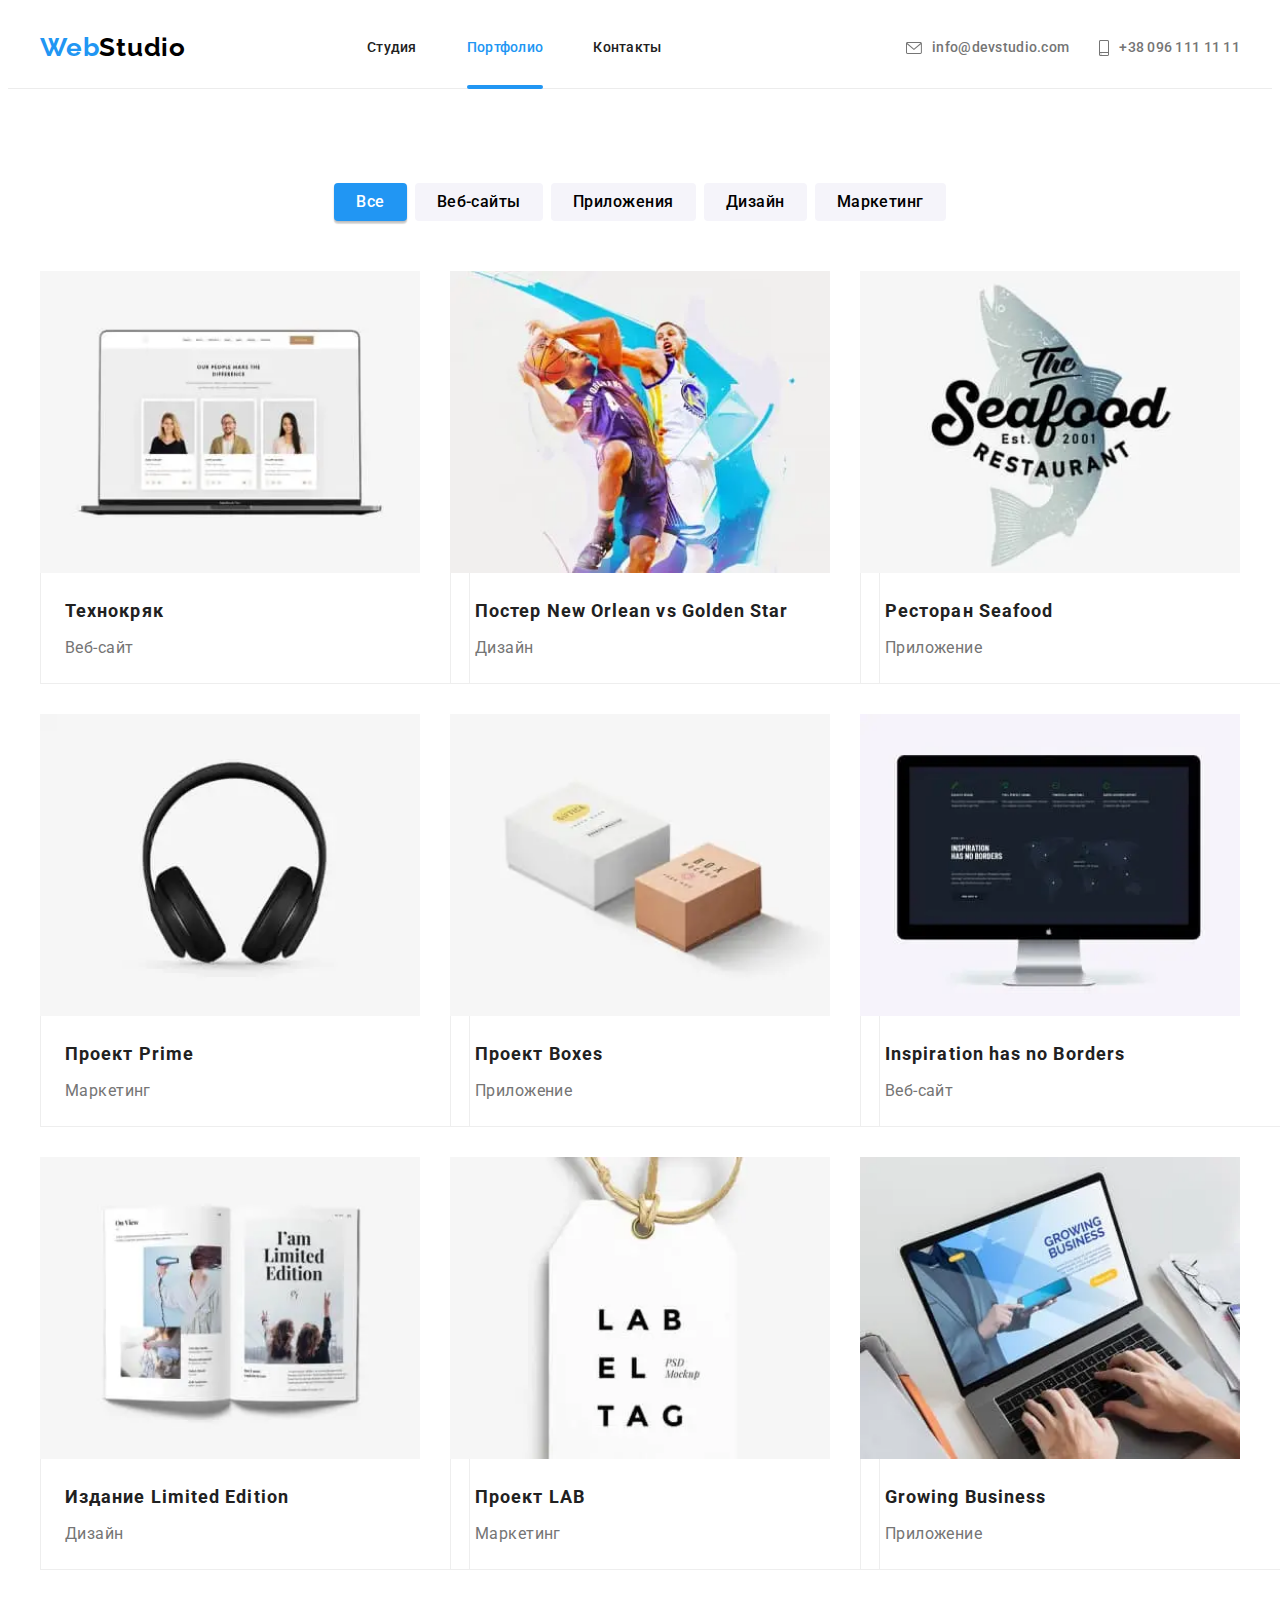
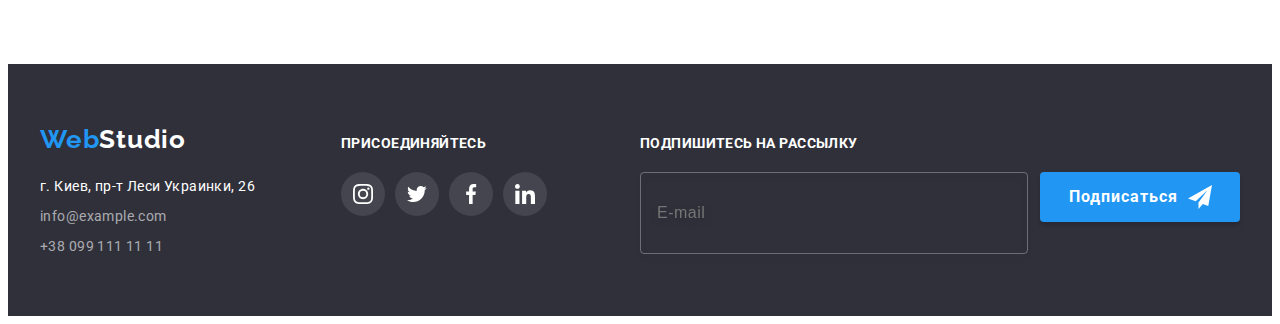
==== commit 18d4d7c5: "Edit №5" ====
--- a/portfolio.html
+++ b/portfolio.html
@@ -24,7 +24,7 @@
     <!-- Шапка сайта -->
     <header class="header">
       <div class="header__container container">
-        <a class="logo link" lang="en" href="./index.html"
+        <a class="logo logo--up link" lang="en" href="./index.html"
           >Web<span class="logo__up">Studio</span></a
         >
         <button type="button" class="menu-btn menu-open-btn">
@@ -49,14 +49,18 @@
         </nav>
         <ul class="contacts-list list">
           <li class="contacts-list__item">
-            <a class="contacts-list__link link" href="mailto:info@devstudio.com"
+            <a
+              class="contacts-list__link contacts-list__link--tablet-up link"
+              href="mailto:info@devstudio.com"
               ><svg class="contacts-list__icon" width="16" height="12">
                 <use href="./images/icons.svg#icon-envelope"></use></svg
               >info@devstudio.com</a
             >
           </li>
           <li class="contacts-list__item">
-            <a class="contacts-list__link link" href="tel:+380961111111"
+            <a
+              class="contacts-list__link contacts-list__link--tablet-down link"
+              href="tel:+380961111111"
               ><svg class="contacts-list__icon" width="10" height="16">
                 <use href="./images/icons.svg#icon-smartphone"></use></svg
               >+38 096 111 11 11</a
@@ -82,32 +86,32 @@
               <a class="mob-menu__link link" href="">Контакты</a>
             </li>
           </ul>
-          <ul class="mob-menu__contact-list list">
-            <li class="mob-menu__item">
-              <a class="mob-menu__tel link" href="tel:+380961111111">+38 096 111 11 11</a>
-            </li>
-            <li class="mob-menu__item">
-              <a class="mob-menu__mail link" href="mailto:info@devstudio.com">
-                info@devstudio.com</a
-              >
-            </li>
-            <li>
-              <ul class="mob-menu__social-list list">
-                <li class="mob-menu__social-item">
-                  <a class="mob-menu__social-link link" href="">Instagram</a>
-                </li>
-                <li class="mob-menu__social-item">
-                  <a class="mob-menu__social-link link" href="">Twitter</a>
-                </li>
-                <li class="mob-menu__social-item">
-                  <a class="mob-menu__social-link link" href="">Facebook</a>
-                </li>
-                <li class="mob-menu__social-item">
-                  <a class="mob-menu__social-link link" href="">Linkedin</a>
-                </li>
-              </ul>
-            </li>
-          </ul>
+          <div class="mob-menu__navigation-down">
+            <ul class="mob-menu__contact-list list">
+              <li class="mob-menu__item">
+                <a class="mob-menu__tel link" href="tel:+380961111111">+38 096 111 11 11</a>
+              </li>
+              <li class="mob-menu__item">
+                <a class="mob-menu__mail link" href="mailto:info@devstudio.com">
+                  info@devstudio.com</a
+                >
+              </li>
+            </ul>
+            <ul class="mob-menu__social-list list">
+              <li class="mob-menu__social-item">
+                <a class="mob-menu__social-link link" href="">Instagram</a>
+              </li>
+              <li class="mob-menu__social-item">
+                <a class="mob-menu__social-link link" href="">Twitter</a>
+              </li>
+              <li class="mob-menu__social-item">
+                <a class="mob-menu__social-link link" href="">Facebook</a>
+              </li>
+              <li class="mob-menu__social-item">
+                <a class="mob-menu__social-link link" href="">Linkedin</a>
+              </li>
+            </ul>
+          </div>
         </div>
       </div>
     </header>
@@ -805,60 +809,60 @@
     <!-- Футер -->
     <footer class="footer">
       <div class="container footer__container">
-        <div class="address-data">
-          <div class="position">
-            <a class="logo link" lang="en" href="./index.html"
+        <div class="main-contacts-block">
+          <div class="address-data">
+            <a class="logo logo--down link" lang="en" href="./index.html"
               >Web<span class="logo__down">Studio</span></a
             >
+            <address class="address">
+              <p class="address__text">г. Киев, пр-т Леси Украинки, 26</p>
+              <ul class="vertical-contacts-list list">
+                <li class="vertical-contacts-list__item">
+                  <a class="vertical-contacts-list__link link" href="mailto:info@example.com"
+                    >info@example.com</a
+                  >
+                </li>
+                <li class="vertical-contacts-list__item">
+                  <a class="vertical-contacts-list__link link" href="tel:+380991111111"
+                    >+38 099 111 11 11</a
+                  >
+                </li>
+              </ul>
+            </address>
           </div>
-          <address class="address">
-            <p class="address__text">г. Киев, пр-т Леси Украинки, 26</p>
-            <ul class="vertical-contacts-list list">
-              <li class="vertical-contacts-list__item">
-                <a class="vertical-contacts-list__link link" href="mailto:info@example.com"
-                  >info@example.com</a
-                >
-              </li>
-              <li class="vertical-contacts-list__item">
-                <a class="vertical-contacts-list__link link" href="tel:+380991111111"
-                  >+38 099 111 11 11</a
-                >
+          <div class="social-container">
+            <p class="social-container__appeal">Присоединяйтесь</p>
+            <ul class="social-list list">
+              <li class="social-list__item">
+                <a class="social-list__link social-list__link--bottom link" href="">
+                  <svg class="social-list__icon" width="20" height="20">
+                    <use href="./images/icons.svg#icon-instagram"></use>
+                  </svg>
+                </a>
+              </li>
+              <li class="social-list__item">
+                <a class="social-list__link social-list__link--bottom link" href="">
+                  <svg class="social-list__icon" width="20" height="20">
+                    <use href="./images/icons.svg#icon-twitter"></use>
+                  </svg>
+                </a>
+              </li>
+              <li class="social-list__item">
+                <a class="social-list__link social-list__link--bottom link" href="">
+                  <svg class="social-list__icon" width="20" height="20">
+                    <use href="./images/icons.svg#icon-facebook"></use>
+                  </svg>
+                </a>
+              </li>
+              <li class="social-list__item">
+                <a class="social-list__link social-list__link--bottom link" href="">
+                  <svg class="social-list__icon" width="20" height="20">
+                    <use href="./images/icons.svg#icon-linkedin"></use>
+                  </svg>
+                </a>
               </li>
             </ul>
-          </address>
-        </div>
-        <div class="social-container">
-          <p class="social-container__appeal">Присоединяйтесь</p>
-          <ul class="social-list list">
-            <li class="social-list__item">
-              <a class="social-list__link social-list__link--bottom link" href="">
-                <svg class="social-list__icon" width="20" height="20">
-                  <use href="./images/icons.svg#icon-instagram"></use>
-                </svg>
-              </a>
-            </li>
-            <li class="social-list__item">
-              <a class="social-list__link social-list__link--bottom link" href="">
-                <svg class="social-list__icon" width="20" height="20">
-                  <use href="./images/icons.svg#icon-twitter"></use>
-                </svg>
-              </a>
-            </li>
-            <li class="social-list__item">
-              <a class="social-list__link social-list__link--bottom link" href="">
-                <svg class="social-list__icon" width="20" height="20">
-                  <use href="./images/icons.svg#icon-facebook"></use>
-                </svg>
-              </a>
-            </li>
-            <li class="social-list__item">
-              <a class="social-list__link social-list__link--bottom link" href="">
-                <svg class="social-list__icon" width="20" height="20">
-                  <use href="./images/icons.svg#icon-linkedin"></use>
-                </svg>
-              </a>
-            </li>
-          </ul>
+          </div>
         </div>
         <div class="subscription">
           <p class="subscription__appeal">Подпишитесь на рассылку</p>
--- a/css/main.min.css
+++ b/css/main.min.css
@@ -1 +1 @@
-:root{--text-main-color: #212121;--text-secondary-color: #757575;--text-light-color: #ffffff;--text-light-transparent-color: rgba(255, 255, 255, 0.6);--text-dark-color: #000000;--text-accent-color: #2196f3;--bg-main-color: #ffffff;--bg-light-color: #f5f4fa;--bg-dark-color: #2f303a;--bg-accent-color: #2196f3;--bg-accent-btn-color: #188ce8;--bg-first-hero-color: rgba(47, 48, 58, 0.4);--bg-last-hero-color: #c4c4c4;--bg-portfolio-example-thumb-color: rgba(33, 150, 243, 0.9);--bg-activity-text-thumb-color: rgba(47, 48, 58, 0.8);--social-icon-main-color: #afb1b8;--social-icon-footer-color: #ffffff;--social-icon-bg-footer-color: rgba(255, 255, 255, 0.1);--border-header-color: #ececec;--border-card-color: #eeeeee;--border-subscription-input-color: rgba(255, 255, 255, 0.3);--border-input-textarea-color: rgba(33, 33, 33, 0.2);--border-comment-textarea-color: rgba(117, 117, 117, 0.5);--backdrop-color: rgba(0, 0, 0, 0.2);--main-font-family: "Roboto", sans-serif;--logo-font-family: "Raleway", sans-serif;--main-gap: 30px}p,h1,h2,h3,h4,h5,h6{margin:0}ul{margin:0;padding-left:0}img{display:block;width:100%;height:auto}body{font-weight:400;background-color:var(--bg-main-color);color:var(--text-main-color);font-family:var(--main-font-family);font-size:14px;line-height:1.71;letter-spacing:.03em}.list{list-style:none}.link{color:var(--text-main-color);text-decoration:none}.btn{font-family:inherit;font-size:16px;text-align:center;cursor:pointer}.visually-hidden{position:absolute;white-space:nowrap;width:1px;height:1px;overflow:hidden;border:0;padding:0;clip:rect(0 0 0 0);-webkit-clip-path:inset(50%);clip-path:inset(50%);margin:-1px}.container{padding:0 15px;margin:0 auto}@media screen and (min-width: 480px){.container{width:480px}}@media screen and (min-width: 768px){.container{width:768px}}@media screen and (min-width: 1200px){.container{width:1200px}}.header__container{position:relative;-webkit-box-align:center;-ms-flex-align:center;align-items:center;display:-webkit-box;display:-ms-flexbox;display:flex;-webkit-box-pack:justify;-ms-flex-pack:justify;justify-content:space-between;min-height:60px}.footer__container{padding-top:60px;padding-bottom:60px}@media screen and (min-width: 768px){.footer__container{display:-webkit-box;display:-ms-flexbox;display:flex;-ms-flex-wrap:wrap;flex-wrap:wrap}}@media screen and (min-width: 1200px){.footer__container{-ms-flex-wrap:nowrap;flex-wrap:nowrap;-webkit-box-align:baseline;-ms-flex-align:baseline;align-items:baseline}}.social-container{display:block;margin:0 auto;text-align:center}@media screen and (min-width: 768px){.social-container{margin-right:74px}}@media screen and (min-width: 1200px){.social-container{margin:0 auto 0 0;text-align:left}}.social-container__appeal{font-weight:700;font-size:14px;line-height:1.14;letter-spacing:.03em;text-transform:uppercase;color:var(--text-light-color);margin-bottom:20px}.section{padding-top:60px;padding-bottom:60px}@media screen and (min-width: 1200px){.section{padding-top:94px;padding-bottom:94px}}.logo{display:block;color:var(--text-accent-color);font-family:var(--logo-font-family);font-weight:700;font-size:26px;line-height:1.19;font-size:24px;line-height:1.17;letter-spacing:.03em}@media screen and (min-width: 1200px){.logo{font-size:26px;line-height:1.19}}.logo__down{color:var(--text-light-color)}.logo__up{color:var(--text-dark-color)}.title{font-size:28px;line-height:1.18;text-align:center;margin-bottom:30px;letter-spacing:.03em}@media screen and (min-width: 1200px){.title{font-size:36px;line-height:1.17;margin-bottom:50px}}.main-title{color:var(--text-light-color);font-weight:900;font-size:26px;line-height:1.62;text-align:center;letter-spacing:.06em;text-transform:uppercase;margin-bottom:var(--main-gap);max-width:360px;margin-right:auto;margin-left:auto}@media screen and (min-width: 1200px){.main-title{font-size:44px;line-height:1.36;max-width:696px}}.social-list{display:-webkit-box;display:-ms-flexbox;display:flex;-webkit-box-pack:center;-ms-flex-pack:center;justify-content:center}.social-list__item:not(:last-child){margin-right:10px}.social-list__link{display:-webkit-box;display:-ms-flexbox;display:flex;-webkit-box-pack:center;-ms-flex-pack:center;justify-content:center;-webkit-box-align:center;-ms-flex-align:center;align-items:center;width:44px;height:44px;border-radius:50%}.social-list__link--mid{fill:var(--social-icon-main-color);-webkit-transition:fill 250ms cubic-bezier(0.4, 0, 0.2, 1),background-color 250ms cubic-bezier(0.4, 0, 0.2, 1);transition:fill 250ms cubic-bezier(0.4, 0, 0.2, 1),background-color 250ms cubic-bezier(0.4, 0, 0.2, 1)}.social-list__link--mid:hover,.social-list__link--mid:focus{fill:var(--bg-main-color);background-color:var(--text-accent-color)}.social-list__link--bottom{fill:var(--social-icon-footer-color);background-color:var(--social-icon-bg-footer-color);-webkit-transition:background-color 250ms cubic-bezier(0.4, 0, 0.2, 1);transition:background-color 250ms cubic-bezier(0.4, 0, 0.2, 1)}.social-list__link--bottom:hover,.social-list__link--bottom:focus{background-color:var(--bg-accent-color)}.header{border-bottom:1px solid var(--border-header-color)}.menu-btn{display:-webkit-inline-box;display:-ms-inline-flexbox;display:inline-flex;position:absolute;right:0;top:10px;padding:0;background-color:rgba(0,0,0,0);border:none}@media screen and (min-width: 768px){.menu-btn{display:none}}.menu-btn__icon-menu{cursor:pointer;fill:var(--text-main-color);-webkit-transition:fill 250ms cubic-bezier(0.4, 0, 0.2, 1);transition:fill 250ms cubic-bezier(0.4, 0, 0.2, 1)}.menu-btn:hover .menu-btn__icon-menu,.menu-btn:focus .menu-btn__icon-menu{fill:var(--bg-accent-color)}.menu-list{display:-webkit-box;display:-ms-flexbox;display:flex;padding:0;margin-left:88px}.menu-list__item:not(:last-child){margin-right:50px}@media screen and (max-width: 767px){.menu-list{display:none}}@media screen and (min-width: 1200px){.menu-list{margin-left:93px}}.menu-list__link{display:inline-block;padding-top:32px;padding-bottom:32px;font-weight:500;font-size:14px;line-height:1.14;letter-spacing:.02em;-webkit-transition:color 250ms cubic-bezier(0.4, 0, 0.2, 1);transition:color 250ms cubic-bezier(0.4, 0, 0.2, 1)}.menu-list__link:hover,.menu-list__link:focus{color:var(--text-accent-color)}.menu-list__link--current{color:var(--text-accent-color);position:relative}.menu-list__link--current::after{content:"";position:absolute;left:0;bottom:-1px;width:100%;height:4px;border-radius:2px;background-color:var(--bg-accent-color)}.contacts-list{display:-webkit-box;display:-ms-flexbox;display:flex;margin-left:auto;padding:0;-webkit-box-orient:vertical;-webkit-box-direction:normal;-ms-flex-direction:column;flex-direction:column;-webkit-box-pack:center;-ms-flex-pack:center;justify-content:center}@media screen and (max-width: 767px){.contacts-list{display:none}}@media screen and (min-width: 1200px){.contacts-list{-webkit-box-orient:horizontal;-webkit-box-direction:normal;-ms-flex-direction:row;flex-direction:row;-webkit-box-align:center;-ms-flex-align:center;align-items:center}.contacts-list__item:first-child{margin-right:30px}}.contacts-list__icon{fill:currentColor;margin-right:8px}@media screen and (min-width: 1200px){.contacts-list__icon{margin-right:10px}}.contacts-list__link{display:-webkit-box;display:-ms-flexbox;display:flex;-webkit-box-align:center;-ms-flex-align:center;align-items:center;-webkit-box-pack:center;-ms-flex-pack:center;justify-content:center;color:var(--text-secondary-color);padding-top:5px;padding-bottom:5px;font-weight:500;font-size:14px;line-height:1.14;font-size:12px;line-height:1.17;letter-spacing:.02em;-webkit-transition:color 250ms cubic-bezier(0.4, 0, 0.2, 1);transition:color 250ms cubic-bezier(0.4, 0, 0.2, 1)}@media screen and (min-width: 1200px){.contacts-list__link{font-size:14px;line-height:1.14;padding-top:32px;padding-bottom:32px}}.contacts-list__link:hover,.contacts-list__link:focus{color:var(--text-accent-color)}.mob-menu{display:-webkit-box;display:-ms-flexbox;display:flex;-webkit-box-orient:vertical;-webkit-box-direction:normal;-ms-flex-direction:column;flex-direction:column;-webkit-box-pack:justify;-ms-flex-pack:justify;justify-content:space-between;position:fixed;left:0;top:0;width:100%;height:100%;z-index:10;overflow:scroll;padding:48px 0 48px 40px;background-color:#fff;-webkit-transition:opacity 250ms cubic-bezier(0.4, 0, 0.2, 1),-webkit-transform 250ms cubic-bezier(0.4, 0, 0.2, 1);transition:opacity 250ms cubic-bezier(0.4, 0, 0.2, 1),-webkit-transform 250ms cubic-bezier(0.4, 0, 0.2, 1);transition:transform 250ms cubic-bezier(0.4, 0, 0.2, 1),opacity 250ms cubic-bezier(0.4, 0, 0.2, 1);transition:transform 250ms cubic-bezier(0.4, 0, 0.2, 1),opacity 250ms cubic-bezier(0.4, 0, 0.2, 1),-webkit-transform 250ms cubic-bezier(0.4, 0, 0.2, 1)}@media screen and (min-width: 768px){.mob-menu{display:none}}.mob-menu.is-hidden{opacity:0;visibility:hidden;-webkit-transform:translateX(100%);transform:translateX(100%)}.menu-btn-close{display:-webkit-inline-box;display:-ms-inline-flexbox;display:inline-flex;position:absolute;right:15px;top:10px;padding:0;background-color:rgba(0,0,0,0);border:none}@media screen and (min-width: 768px){.menu-btn-close{display:none}}.menu-btn-close__icon-menu-close{cursor:pointer;fill:var(--text-main-color);-webkit-transition:fill 250ms cubic-bezier(0.4, 0, 0.2, 1);transition:fill 250ms cubic-bezier(0.4, 0, 0.2, 1)}.menu-btn-close:hover .menu-btn-close__icon-menu-close,.menu-btn-close:focus .menu-btn-close__icon-menu-close{fill:var(--bg-accent-color)}.mob-menu__item:not(:last-child){margin-bottom:32px}.mob-menu__link{font-size:40px;font-weight:500;line-height:1.18;letter-spacing:.02em;letter-spacing:.02em;color:var(--text-main-color)}.mob-menu__link--current{color:var(--text-accent-color)}@media screen and (max-width: 479px){.mob-menu__link{font-size:8.333vw;font-weight:500;line-height:1.18;letter-spacing:.02em}}.mob-menu__tel{font-size:34px;font-weight:500;line-height:1.18;letter-spacing:.02em;color:var(--text-accent-color)}@media screen and (max-width: 479px){.mob-menu__tel{font-size:7.083vw;font-weight:500;line-height:1.18;letter-spacing:.02em}}.mob-menu__mail{font-size:24px;font-weight:500;line-height:1.17;letter-spacing:.02em;color:var(--text-secondary-color)}@media screen and (max-width: 479px){.mob-menu__mail{font-size:7.083vw;font-weight:500;line-height:1.18;letter-spacing:.02em}}.mob-menu__social-list{margin-top:64px;display:-webkit-box;display:-ms-flexbox;display:flex;-ms-flex-wrap:wrap;flex-wrap:wrap}.mob-menu__social-item{font-size:18px;font-weight:500;line-height:1.22;letter-spacing:.02em;display:-webkit-box;display:-ms-flexbox;display:flex;-webkit-box-align:center;-ms-flex-align:center;align-items:center;color:var(--text-accent-color)}@media screen and (max-width: 479px){.mob-menu__social-item{font-size:3.75vw;font-weight:500;line-height:1.22;letter-spacing:.02em}}.mob-menu__social-item:not(:last-child):after{content:"";display:inline-block;margin-left:10px;margin-right:10px;background-color:var(--border-input-textarea-color);width:1px;height:22px}@media screen and (max-width: 479px){.mob-menu__social-item:not(:last-child):after{margin-left:2vw;margin-right:2vw}}.mob-menu__social-link{color:var(--text-accent-color)}.no-scroll{overflow:hidden}.hero{padding-top:118px;padding-bottom:118px;background-image:-webkit-gradient(linear, left top, left bottom, from(var(--bg-first-hero-color)), to(var(--bg-first-hero-color))),url("../images/hero/mobile/image.jpg");background-image:linear-gradient(var(--bg-first-hero-color), var(--bg-first-hero-color)),url("../images/hero/mobile/image.jpg");background-repeat:no-repeat;background-position:center;background-size:cover;max-width:1600px;background-color:var(--bg-last-hero-color);margin:0 auto}@media screen and (min-device-pixel-ratio: 2),(-webkit-min-device-pixel-ratio: 2),(min-resolution: 192dpi),(min-resolution: 2dppx){.hero{background-image:-webkit-gradient(linear, left top, left bottom, from(var(--bg-first-hero-color)), to(var(--bg-first-hero-color))),url("../images/hero/mobile/image@2x.jpg");background-image:linear-gradient(var(--bg-first-hero-color), var(--bg-first-hero-color)),url("../images/hero/mobile/image@2x.jpg")}}@media screen and (min-width: 768px){.hero{background-image:-webkit-gradient(linear, left top, left bottom, from(var(--bg-first-hero-color)), to(var(--bg-first-hero-color))),url("../images/hero/tablet/image.jpg");background-image:linear-gradient(var(--bg-first-hero-color), var(--bg-first-hero-color)),url("../images/hero/tablet/image.jpg")}}@media screen and (min-width: 768px)and (min-device-pixel-ratio: 2),screen and (min-width: 768px)and (-webkit-min-device-pixel-ratio: 2),screen and (min-width: 768px)and (min-resolution: 192dpi),screen and (min-width: 768px)and (min-resolution: 2dppx){.hero{background-image:-webkit-gradient(linear, left top, left bottom, from(var(--bg-first-hero-color)), to(var(--bg-first-hero-color))),url("../images/hero/tablet/image@2x.jpg");background-image:linear-gradient(var(--bg-first-hero-color), var(--bg-first-hero-color)),url("../images/hero/tablet/image@2x.jpg")}}@media screen and (min-width: 1200px){.hero{padding-top:200px;padding-bottom:200px;background-image:-webkit-gradient(linear, left top, left bottom, from(var(--bg-first-hero-color)), to(var(--bg-first-hero-color))),url("../images/hero/desktop/image.jpg");background-image:linear-gradient(var(--bg-first-hero-color), var(--bg-first-hero-color)),url("../images/hero/desktop/image.jpg")}}@media screen and (min-width: 1200px)and (min-device-pixel-ratio: 2),screen and (min-width: 1200px)and (-webkit-min-device-pixel-ratio: 2),screen and (min-width: 1200px)and (min-resolution: 192dpi),screen and (min-width: 1200px)and (min-resolution: 2dppx){.hero{background-image:-webkit-gradient(linear, left top, left bottom, from(var(--bg-first-hero-color)), to(var(--bg-first-hero-color))),url("../images/hero/desktop/image@2x.jpg");background-image:linear-gradient(var(--bg-first-hero-color), var(--bg-first-hero-color)),url("../images/hero/desktop/image@2x.jpg")}}.main-btn{padding-top:10px;padding-right:32px;padding-bottom:10px;padding-left:32px;border:0;background-color:var(--bg-accent-color);color:var(--text-light-color);font-weight:700;line-height:1.88;letter-spacing:.06em;display:block;height:50px;min-width:200px;margin-left:auto;margin-right:auto;border-radius:4px;-webkit-box-shadow:0px 4px 4px rgba(0,0,0,.15);box-shadow:0px 4px 4px rgba(0,0,0,.15);-webkit-transition:background-color 250ms cubic-bezier(0.4, 0, 0.2, 1);transition:background-color 250ms cubic-bezier(0.4, 0, 0.2, 1)}.main-btn:hover,.main-btn:focus{background-color:var(--bg-accent-btn-color)}@media screen and (min-width: 768px){.advantages-list{display:-webkit-box;display:-ms-flexbox;display:flex;-ms-flex-wrap:wrap;flex-wrap:wrap;margin:-15px}.advantages-list__item{-ms-flex-preferred-size:calc((100% - 60px)/2);flex-basis:calc((100% - 60px)/2);margin:15px}.advantages-list__heading{text-align:left}}@media screen and (max-width: 767px){.advantages-list__item:not(:last-child){margin-bottom:30px}}@media screen and (min-width: 1200px){.advantages-list{-ms-flex-wrap:nowrap;flex-wrap:nowrap}.advantages-list__item{-ms-flex-preferred-size:calc((100% - 120px)/4);flex-basis:calc((100% - 120px)/4)}}.advantages-list__title{font-size:14px;line-height:1.14;text-transform:uppercase;margin-bottom:10px;letter-spacing:.03em}@media screen and (max-width: 767px){.advantages-list__title{text-align:center}}.advantages-list__text{color:var(--text-secondary-color)}.advantages-list__icon-container{display:-webkit-box;display:-ms-flexbox;display:flex;-webkit-box-pack:center;-ms-flex-pack:center;justify-content:center;-webkit-box-align:center;-ms-flex-align:center;align-items:center;height:120px;border-radius:4px;margin-bottom:var(--main-gap);background-color:var(--bg-light-color)}.activity{padding-top:0}@media screen and (max-width: 1199px){.activity{display:none}}.activity-list{display:-webkit-box;display:-ms-flexbox;display:flex}.activity-list__item:not(:last-child){margin-right:var(--main-gap)}.activity-list__img-container{position:relative}.activity-list__text{position:absolute;left:0;bottom:0;display:-webkit-box;display:-ms-flexbox;display:flex;-webkit-box-pack:center;-ms-flex-pack:center;justify-content:center;-webkit-box-align:center;-ms-flex-align:center;align-items:center;width:100%;min-height:70px;font-weight:700;text-align:center;text-transform:uppercase;color:var(--text-light-color);background:var(--bg-activity-text-thumb-color)}.team{background-color:var(--bg-light-color)}@media screen and (min-width: 768px){.team-list{display:-webkit-box;display:-ms-flexbox;display:flex;-ms-flex-wrap:wrap;flex-wrap:wrap;margin:-15px}}@media screen and (min-width: 1200px){.team-list{-ms-flex-wrap:nowrap;flex-wrap:nowrap}}@media screen and (max-width: 767px){.team-list__item:not(:last-child){margin-bottom:30px}}.team-list__item{width:100%;background-color:var(--bg-main-color);border-radius:0px 0px 4px 4px;-webkit-box-shadow:0px 1px 3px rgba(0,0,0,.12),0px 1px 1px rgba(0,0,0,.14),0px 2px 1px rgba(0,0,0,.2);box-shadow:0px 1px 3px rgba(0,0,0,.12),0px 1px 1px rgba(0,0,0,.14),0px 2px 1px rgba(0,0,0,.2)}@media screen and (min-width: 768px){.team-list__item{-ms-flex-preferred-size:calc((100% - 60px)/2);flex-basis:calc((100% - 60px)/2);margin:15px}}@media screen and (min-width: 1200px){.team-list__item{-ms-flex-preferred-size:calc((100% - 120px)/4);flex-basis:calc((100% - 120px)/4)}}.team-data{padding:var(--main-gap)}@media screen and (max-width: 1199px){.team-data{padding-top:30px;padding-bottom:24px}}.team-data__title{font-weight:500;font-size:16px;line-height:1.19;text-align:center;margin-bottom:10px;letter-spacing:.03em}.team-data__text{font-size:16px;line-height:1.19;text-align:center;color:var(--text-secondary-color);margin-bottom:16px}.clients-list{display:-webkit-box;display:-ms-flexbox;display:flex;-ms-flex-wrap:wrap;flex-wrap:wrap;margin:-15px}@media screen and (min-width: 1200px){.clients-list{-ms-flex-wrap:nowrap;flex-wrap:nowrap}}.clients-list__item{-ms-flex-preferred-size:calc((100% - 60px)/2);flex-basis:calc((100% - 60px)/2);margin:15px}@media screen and (min-width: 768px){.clients-list__item{-ms-flex-preferred-size:calc((100% - 90px)/3);flex-basis:calc((100% - 90px)/3)}}@media screen and (min-width: 1200px){.clients-list__item{-ms-flex-preferred-size:calc((100% - 180px)/6);flex-basis:calc((100% - 180px)/6)}}.clients-list__link{height:92px;display:-webkit-box;display:-ms-flexbox;display:flex;-webkit-box-pack:center;-ms-flex-pack:center;justify-content:center;-webkit-box-align:center;-ms-flex-align:center;align-items:center;border:1px solid var(--social-icon-main-color);border-radius:4px;fill:var(--social-icon-main-color);-webkit-transition:fill 250ms cubic-bezier(0.4, 0, 0.2, 1),border 250ms cubic-bezier(0.4, 0, 0.2, 1);transition:fill 250ms cubic-bezier(0.4, 0, 0.2, 1),border 250ms cubic-bezier(0.4, 0, 0.2, 1)}.clients-list__link:hover,.clients-list__link:focus{fill:var(--text-accent-color);border:1px solid var(--text-accent-color)}.examples-list{display:-webkit-box;display:-ms-flexbox;display:flex;-ms-flex-wrap:wrap;flex-wrap:wrap;margin-bottom:25px}@media screen and (min-width: 768px){.examples-list{margin-bottom:15px;-webkit-box-pack:center;-ms-flex-pack:center;justify-content:center}}@media screen and (min-width: 1200px){.examples-list{margin-bottom:35px}}.examples-list__item:not(:last-child){margin-right:8px;margin-bottom:15px}.example-btn{padding:6px 22px;display:block;border-radius:4px;border:0;background-color:var(--bg-light-color);font-weight:500;line-height:1.63;letter-spacing:.03em;-webkit-transition:color 250ms cubic-bezier(0.4, 0, 0.2, 1),background-color 250ms cubic-bezier(0.4, 0, 0.2, 1),-webkit-box-shadow 250ms cubic-bezier(0.4, 0, 0.2, 1);transition:color 250ms cubic-bezier(0.4, 0, 0.2, 1),background-color 250ms cubic-bezier(0.4, 0, 0.2, 1),-webkit-box-shadow 250ms cubic-bezier(0.4, 0, 0.2, 1);transition:color 250ms cubic-bezier(0.4, 0, 0.2, 1),background-color 250ms cubic-bezier(0.4, 0, 0.2, 1),box-shadow 250ms cubic-bezier(0.4, 0, 0.2, 1);transition:color 250ms cubic-bezier(0.4, 0, 0.2, 1),background-color 250ms cubic-bezier(0.4, 0, 0.2, 1),box-shadow 250ms cubic-bezier(0.4, 0, 0.2, 1),-webkit-box-shadow 250ms cubic-bezier(0.4, 0, 0.2, 1)}.example-btn:hover,.example-btn:focus{background-color:var(--bg-accent-color);color:var(--text-light-color);-webkit-box-shadow:0px 3px 1px rgba(0,0,0,.1),0px 1px 2px rgba(0,0,0,.08),0px 2px 2px rgba(0,0,0,.12);box-shadow:0px 3px 1px rgba(0,0,0,.1),0px 1px 2px rgba(0,0,0,.08),0px 2px 2px rgba(0,0,0,.12)}.example-btn--current{border:0;background-color:var(--bg-accent-color);color:var(--text-light-color);-webkit-box-shadow:0px 3px 1px rgba(0,0,0,.1),0px 1px 2px rgba(0,0,0,.08),0px 2px 2px rgba(0,0,0,.12);box-shadow:0px 3px 1px rgba(0,0,0,.1),0px 1px 2px rgba(0,0,0,.08),0px 2px 2px rgba(0,0,0,.12)}@media screen and (min-width: 768px){.samples-list{display:-webkit-box;display:-ms-flexbox;display:flex;-ms-flex-wrap:wrap;flex-wrap:wrap;margin:-15px}.samples-list__item{-ms-flex-preferred-size:calc((100% - 60px)/2);flex-basis:calc((100% - 60px)/2);margin:15px}}@media screen and (min-width: 1200px){.samples-list__item{-ms-flex-preferred-size:calc((100% - 90px)/3);flex-basis:calc((100% - 90px)/3)}}@media screen and (max-width: 767px){.samples-list__item:not(:last-child){margin-bottom:30px}}.product-description{width:100%;padding:20px 24px;border-right:1px solid var(--border-card-color);border-bottom:1px solid var(--border-card-color);border-left:1px solid var(--border-card-color);-webkit-box-flex:1;-ms-flex-positive:1;flex-grow:1}.product-description__title{font-size:18px;line-height:2;letter-spacing:.06em;margin-bottom:4px}.product-description__text{font-size:16px;line-height:1.88;color:var(--text-secondary-color)}.product-thumb{position:relative;overflow:hidden}.content-overlay__text{position:absolute;top:0;left:0;padding:63px 24px;-webkit-transform:translateY(101%);transform:translateY(101%);width:100%;height:100%;font-size:18px;line-height:1.56;letter-spacing:.03em;color:var(--text-light-color);background-color:var(--bg-portfolio-example-thumb-color);-webkit-transition:-webkit-transform 250ms cubic-bezier(0.4, 0, 0.2, 1);transition:-webkit-transform 250ms cubic-bezier(0.4, 0, 0.2, 1);transition:transform 250ms cubic-bezier(0.4, 0, 0.2, 1);transition:transform 250ms cubic-bezier(0.4, 0, 0.2, 1), -webkit-transform 250ms cubic-bezier(0.4, 0, 0.2, 1)}@media screen and (max-width: 479px){.content-overlay__text{font-size:3.75vw;font-weight:inherit;line-height:1.55;letter-spacing:inherit;padding:13.125vw 5vw}}.samples-list__link{display:-webkit-box;display:-ms-flexbox;display:flex;-webkit-box-orient:vertical;-webkit-box-direction:normal;-ms-flex-direction:column;flex-direction:column;height:100%;-webkit-transition:-webkit-box-shadow 250ms cubic-bezier(0.4, 0, 0.2, 1);transition:-webkit-box-shadow 250ms cubic-bezier(0.4, 0, 0.2, 1);transition:box-shadow 250ms cubic-bezier(0.4, 0, 0.2, 1);transition:box-shadow 250ms cubic-bezier(0.4, 0, 0.2, 1), -webkit-box-shadow 250ms cubic-bezier(0.4, 0, 0.2, 1)}.samples-list__link:hover,.samples-list__link:focus{-webkit-box-shadow:0px 1px 1px rgba(0,0,0,.12),0px 4px 4px rgba(0,0,0,.06),1px 4px 6px rgba(0,0,0,.16);box-shadow:0px 1px 1px rgba(0,0,0,.12),0px 4px 4px rgba(0,0,0,.06),1px 4px 6px rgba(0,0,0,.16)}.samples-list__link:hover .content-overlay__text{-webkit-transform:translateY(0);transform:translateY(0)}.samples-list__link:focus .content-overlay__text{-webkit-transform:translateY(0);transform:translateY(0)}.product-thumb{position:relative;width:100%;overflow:hidden}.footer{background-color:var(--bg-dark-color)}.address-data{width:100%;text-align:center}@media screen and (min-width: 768px){.address-data{width:232px;margin-left:61px}}@media screen and (min-width: 1200px){.address-data{margin-right:70px;width:231px;text-align:left;margin-left:0}}.position{margin-bottom:20px}.address{font-style:normal;margin-bottom:60px}@media screen and (min-width: 768px){.address{margin-bottom:0}}.address__text{color:var(--text-light-color);margin-bottom:8px;height:21px}.vertical-contacts-list__item{height:21px}@media screen and (min-width: 1200px){.address__text{margin-bottom:9px}}.vertical-contacts-list__item:not(:last-child){margin-bottom:8px}@media screen and (min-width: 1200px){.vertical-contacts-list__item:not(:last-child){margin-bottom:9px}}.vertical-contacts-list__link{color:var(--text-light-transparent-color);-webkit-transition:color 250ms cubic-bezier(0.4, 0, 0.2, 1);transition:color 250ms cubic-bezier(0.4, 0, 0.2, 1)}.vertical-contacts-list__link:hover,.vertical-contacts-list__link:focus{color:var(--text-accent-color)}.subscription__appeal{font-weight:700;font-size:14px;line-height:1.14;letter-spacing:.03em;text-transform:uppercase;color:var(--text-light-color);margin-bottom:20px}.subscription{margin-top:60px;text-align:center}@media screen and (min-width: 768px){.subscription{-ms-flex-preferred-size:100%;flex-basis:100%}}@media screen and (min-width: 1200px){.subscription{margin-top:0;text-align:left;-ms-flex-preferred-size:570px;flex-basis:570px}}@media screen and (min-width: 1200px){.subscription-form{display:-webkit-box;display:-ms-flexbox;display:flex}}.subscription-form__input{margin-bottom:20px;background-color:rgba(0,0,0,0);outline:none;width:100%;height:50px;padding:15px 12px 15px 16px;font-weight:400;font-size:16px;line-height:1.25;letter-spacing:.03em;color:var(--text-light-transparent-color);border:1px solid var(--border-subscription-input-color);-webkit-filter:drop-shadow(0px 4px 4px rgba(0, 0, 0, 0.15));filter:drop-shadow(0px 4px 4px rgba(0, 0, 0, 0.15));border-radius:4px;-webkit-transition:border-color 250ms cubic-bezier(0.4, 0, 0.2, 1);transition:border-color 250ms cubic-bezier(0.4, 0, 0.2, 1)}.subscription-form__input:focus,.subscription-form__input:hover{border-color:var(--light-alfa-color)}@media screen and (min-width: 768px){.subscription-form__input{max-width:450px}}@media screen and (min-width: 1200px){.subscription-form__input{width:358px}}.subscription__btn{margin:0 auto}@media screen and (min-width: 1200px){.subscription__btn{margin-left:12px;margin-right:0}}.subscription-btn{display:-webkit-box;display:-ms-flexbox;display:flex;-webkit-box-align:center;-ms-flex-align:center;align-items:center;min-width:200px;height:50px;padding-top:10px;padding-right:28px;padding-bottom:10px;padding-left:29px;background:var(--text-accent-color);-webkit-box-shadow:0px 4px 4px rgba(0,0,0,.15);box-shadow:0px 4px 4px rgba(0,0,0,.15);border:0;border-radius:4px;font-weight:700;font-size:16px;line-height:1.88;text-align:center;letter-spacing:.06em;color:var(--text-light-color);-webkit-transition:background-color 250ms cubic-bezier(0.4, 0, 0.2, 1);transition:background-color 250ms cubic-bezier(0.4, 0, 0.2, 1)}.subscription-btn:hover,.subscription-btn:focus{background-color:var(--bg-accent-btn-color)}.subscription-btn__icon{fill:var(--social-icon-footer-color);margin-left:10px}.backdrop.is-hidden{visibility:hidden;opacity:0;pointer-events:none;-webkit-transform:scale(1);transform:scale(1)}.backdrop.is-hidden .modal{-webkit-transform:translate(-50%, -50%) scale(1.15);transform:translate(-50%, -50%) scale(1.15)}.backdrop{position:fixed;left:0;top:0;width:100%;height:100%;z-index:1;background-color:var(--backdrop-color);opacity:1;-webkit-transition:opacity 250ms cubic-bezier(0.4, 0, 0.2, 1),visibility 250ms cubic-bezier(0.4, 0, 0.2, 1);transition:opacity 250ms cubic-bezier(0.4, 0, 0.2, 1),visibility 250ms cubic-bezier(0.4, 0, 0.2, 1)}.is-hidden{opacity:0;pointer-events:none;visibility:hidden}.modal{position:fixed;left:50%;top:50%;min-height:609px;border-radius:4px;-webkit-box-shadow:0px 1px 3px rgba(0,0,0,.12),0px 1px 1px rgba(0,0,0,.14),0px 2px 1px rgba(0,0,0,.2);box-shadow:0px 1px 3px rgba(0,0,0,.12),0px 1px 1px rgba(0,0,0,.14),0px 2px 1px rgba(0,0,0,.2);background-color:var(--bg-main-color);padding:40px;-webkit-transform:translate(-50%, -50%) scale(1);transform:translate(-50%, -50%) scale(1);-webkit-transition:-webkit-transform 250ms cubic-bezier(0.4, 0, 0.2, 1);transition:-webkit-transform 250ms cubic-bezier(0.4, 0, 0.2, 1);transition:transform 250ms cubic-bezier(0.4, 0, 0.2, 1);transition:transform 250ms cubic-bezier(0.4, 0, 0.2, 1), -webkit-transform 250ms cubic-bezier(0.4, 0, 0.2, 1)}@media screen and (min-width: 480px){.modal{width:450px}}@media screen and (min-width: 1200px){.modal{width:528px;min-height:581px}}.button-close{position:absolute;top:8px;right:8px;display:-webkit-box;display:-ms-flexbox;display:flex;-webkit-box-pack:center;-ms-flex-pack:center;justify-content:center;-webkit-box-align:center;-ms-flex-align:center;align-items:center;width:30px;height:30px;border-radius:50%;border:1px solid rgba(0,0,0,.1);cursor:pointer;fill:var(--text-dark-color);background-color:var(--bg-main-color);-webkit-transition:fill 250ms cubic-bezier(0.4, 0, 0.2, 1);transition:fill 250ms cubic-bezier(0.4, 0, 0.2, 1)}.button-close:hover,.button-close:focus{fill:var(--text-accent-color)}.modal-form{display:-webkit-box;display:-ms-flexbox;display:flex;-webkit-box-orient:vertical;-webkit-box-direction:normal;-ms-flex-direction:column;flex-direction:column;-webkit-box-pack:center;-ms-flex-pack:center;justify-content:center}.modal-form__appeal{margin-bottom:12px;font-weight:700;font-size:20px;line-height:1.5;text-align:center;letter-spacing:.03em;color:var(--text-main-color)}@media screen and (min-width: 1200px){.modal-form__appeal{font-size:20px;line-height:1.15}}.modal-list{margin-bottom:10px}.modal-list__area{position:relative}.modal-list__item:not(:last-child){margin-bottom:10px}.modal-list__icon{position:absolute;top:50%;left:12px;-webkit-transform:translateY(-50%);transform:translateY(-50%);fill:var(--text-main-color);-webkit-transition:fill 250ms cubic-bezier(0.4, 0, 0.2, 1);transition:fill 250ms cubic-bezier(0.4, 0, 0.2, 1)}.modal-list__label,.modal-comment__label{margin-bottom:4px;display:block;font-weight:400;font-size:12px;line-height:1.17;letter-spacing:.01em;color:var(--text-secondary-color)}.modal-list__input{background-color:rgba(0,0,0,0);outline:none;width:100%;height:40px;padding:12px 12px 12px 42px;border:1px solid var(--border-input-textarea-color);border-radius:4px;font-weight:400;font-size:12px;line-height:1.67;letter-spacing:.01em;color:var(--text-main-color);-webkit-transition:border-color 250ms cubic-bezier(0.4, 0, 0.2, 1);transition:border-color 250ms cubic-bezier(0.4, 0, 0.2, 1)}.modal-list__input:hover,.modal-list__input:focus{border-color:var(--text-accent-color)}.modal-list__input:focus+.modal-list__icon{fill:var(--text-accent-color)}.modal-list__input:hover+.modal-list__icon{fill:var(--text-accent-color)}.modal-comment{margin-bottom:20px}.modal-comment__textarea{background-color:rgba(0,0,0,0);outline:none;margin-bottom:-7.5px;width:100%;height:120px;padding:12px 16px;border:1px solid var(--border-input-textarea-color);border-radius:4px;resize:none;-webkit-transition:border-color 250ms cubic-bezier(0.4, 0, 0.2, 1);transition:border-color 250ms cubic-bezier(0.4, 0, 0.2, 1)}.modal-comment__textarea:hover,.modal-comment__textarea:focus{border-color:var(--text-accent-color)}.modal-comment__textarea::-webkit-input-placeholder{font-weight:400;font-size:12px;line-height:1.67;letter-spacing:.01em;color:var(--border-comment-textarea-color)}.modal-comment__textarea::-moz-placeholder{font-weight:400;font-size:12px;line-height:1.67;letter-spacing:.01em;color:var(--border-comment-textarea-color)}.modal-comment__textarea:-ms-input-placeholder{font-weight:400;font-size:12px;line-height:1.67;letter-spacing:.01em;color:var(--border-comment-textarea-color)}.modal-comment__textarea::-ms-input-placeholder{font-weight:400;font-size:12px;line-height:1.67;letter-spacing:.01em;color:var(--border-comment-textarea-color)}.modal-comment__textarea::placeholder{font-weight:400;font-size:12px;line-height:1.67;letter-spacing:.01em;color:var(--border-comment-textarea-color)}.modal-checkbox{margin-bottom:var(--main-gap)}.modal-checkbox__label{display:-webkit-box;display:-ms-flexbox;display:flex;-webkit-box-align:center;-ms-flex-align:center;align-items:center;-webkit-box-pack:center;-ms-flex-pack:center;justify-content:center;font-weight:400;font-size:12px;line-height:1.17;letter-spacing:.03em;color:var(--text-secondary-color)}@media screen and (min-width: 1200px){.modal-checkbox__label{font-size:14px;line-height:1.71}}.modal-checkbox__icon{width:16px;height:15px;background-color:rgba(0,0,0,0);fill:var(--bg-main-color);border:2px solid var(--text-main-color);border-radius:2px;margin-right:8.38px;-webkit-transition:border-color 250ms cubic-bezier(0.4, 0, 0.2, 1),background-color 250ms cubic-bezier(0.4, 0, 0.2, 1);transition:border-color 250ms cubic-bezier(0.4, 0, 0.2, 1),background-color 250ms cubic-bezier(0.4, 0, 0.2, 1)}.modal-checkbox__link{font-weight:400;line-height:1;letter-spacing:.03em;border-bottom:.7px solid currentColor;display:inline-block;color:var(--text-accent-color);-webkit-transition:color 250ms cubic-bezier(0.4, 0, 0.2, 1);transition:color 250ms cubic-bezier(0.4, 0, 0.2, 1)}.modal-checkbox__link:hover,.modal-checkbox__link:focus{color:var(--bg-accent-btn-color)}.modal-checkbox__consent{background-color:rgba(0,0,0,0);outline:none}.modal-checkbox__consent:focus+.modal-checkbox__icon{border-color:var(--text-accent-color)}.modal-checkbox__consent:hover+.modal-checkbox__icon{border-color:var(--text-accent-color)}.modal-checkbox__consent:checked+.modal-checkbox__icon{border-color:var(--text-accent-color);background-color:var(--text-accent-color)}.backdrop-btn{padding-top:10px;padding-right:55px;padding-bottom:10px;padding-left:56px;width:200px;height:50px;margin-right:auto;margin-left:auto;background-color:var(--text-accent-color);-webkit-box-shadow:0px 4px 4px rgba(0,0,0,.15);box-shadow:0px 4px 4px rgba(0,0,0,.15);border-radius:4px;border:0;font-weight:700;font-size:16px;line-height:1.88;letter-spacing:.06em;color:var(--text-light-color);-webkit-transition:background-color 250ms cubic-bezier(0.4, 0, 0.2, 1);transition:background-color 250ms cubic-bezier(0.4, 0, 0.2, 1)}.backdrop-btn:hover,.backdrop-btn:focus{background-color:var(--bg-accent-btn-color)}/*# sourceMappingURL=main.min.css.map */+:root{--text-main-color: #212121;--text-secondary-color: #757575;--text-light-color: #ffffff;--text-light-transparent-color: rgba(255, 255, 255, 0.6);--text-dark-color: #000000;--text-accent-color: #2196f3;--bg-main-color: #ffffff;--bg-light-color: #f5f4fa;--bg-dark-color: #2f303a;--bg-accent-color: #2196f3;--bg-accent-btn-color: #188ce8;--bg-first-hero-color: rgba(47, 48, 58, 0.4);--bg-last-hero-color: #c4c4c4;--bg-portfolio-example-thumb-color: rgba(33, 150, 243, 0.9);--bg-activity-text-thumb-color: rgba(47, 48, 58, 0.8);--social-icon-main-color: #afb1b8;--social-icon-footer-color: #ffffff;--social-icon-bg-footer-color: rgba(255, 255, 255, 0.1);--border-header-color: #ececec;--border-card-color: #eeeeee;--border-subscription-input-color: rgba(255, 255, 255, 0.3);--border-input-textarea-color: rgba(33, 33, 33, 0.2);--border-comment-textarea-color: rgba(117, 117, 117, 0.5);--backdrop-color: rgba(0, 0, 0, 0.2);--main-font-family: "Roboto", sans-serif;--logo-font-family: "Raleway", sans-serif;--main-gap: 30px}p,h1,h2,h3,h4,h5,h6{margin:0}ul{margin:0;padding-left:0}img{display:block;width:100%;height:auto}body{font-weight:400;background-color:var(--bg-main-color);color:var(--text-main-color);font-family:var(--main-font-family);font-size:14px;line-height:1.71;letter-spacing:.03em}.list{list-style:none}.link{color:var(--text-main-color);text-decoration:none}.btn{font-family:inherit;font-size:16px;text-align:center;cursor:pointer}.visually-hidden{position:absolute;white-space:nowrap;width:1px;height:1px;overflow:hidden;border:0;padding:0;clip:rect(0 0 0 0);-webkit-clip-path:inset(50%);clip-path:inset(50%);margin:-1px}.container{padding:0 15px;margin:0 auto}@media screen and (min-width: 480px){.container{width:480px}}@media screen and (min-width: 768px){.container{width:768px}}@media screen and (min-width: 1200px){.container{width:1200px}}.header__container{position:relative;-webkit-box-align:center;-ms-flex-align:center;align-items:center;display:-webkit-box;display:-ms-flexbox;display:flex;-webkit-box-pack:justify;-ms-flex-pack:justify;justify-content:space-between;min-height:60px}@media screen and (min-width: 1200px){.footer__container{-webkit-box-align:baseline;-ms-flex-align:baseline;align-items:baseline;display:-webkit-box;display:-ms-flexbox;display:flex}}.social-container{text-align:center}@media screen and (min-width: 768px){.social-container{padding-right:74px}}@media screen and (min-width: 1200px){.social-container{margin:0 auto 0 0;text-align:left;padding-right:0}}.social-container__appeal{font-weight:700;font-size:14px;line-height:1.14;letter-spacing:.03em;text-transform:uppercase;color:var(--text-light-color);margin-bottom:20px}.section{padding-top:60px;padding-bottom:60px}@media screen and (min-width: 1200px){.section{padding-top:94px;padding-bottom:94px}}.logo{display:block;color:var(--text-accent-color);font-family:var(--logo-font-family);font-weight:700;font-size:26px;line-height:1.19;font-size:24px;line-height:1.17;letter-spacing:.03em}@media screen and (min-width: 1200px){.logo{font-size:26px;line-height:1.19}}.logo--up{padding-top:24px;padding-bottom:25px}@media screen and (max-width: 1199.98px){.logo--up{padding-top:26px;padding-bottom:26px}}@media screen and (max-width: 767.98px){.logo--up{padding-top:16px;padding-bottom:16px}}.logo--down{margin-bottom:20px}.logo__down{color:var(--text-light-color)}.logo__up{color:var(--text-dark-color)}.title{font-size:28px;line-height:1.18;text-align:center;margin-bottom:30px;letter-spacing:.03em}@media screen and (min-width: 1200px){.title{font-size:36px;line-height:1.17;margin-bottom:50px}}.main-title{color:var(--text-light-color);font-weight:900;font-size:26px;line-height:1.62;text-align:center;letter-spacing:.06em;text-transform:uppercase;margin-bottom:var(--main-gap);max-width:360px;margin-right:auto;margin-left:auto}@media screen and (min-width: 1200px){.main-title{font-size:44px;line-height:1.36;max-width:696px}}.social-list{display:-webkit-box;display:-ms-flexbox;display:flex;-webkit-box-pack:center;-ms-flex-pack:center;justify-content:center}.social-list__item:not(:last-child){margin-right:10px}.social-list__link{display:-webkit-box;display:-ms-flexbox;display:flex;-webkit-box-pack:center;-ms-flex-pack:center;justify-content:center;-webkit-box-align:center;-ms-flex-align:center;align-items:center;width:44px;height:44px;border-radius:50%}.social-list__link--mid{fill:var(--social-icon-main-color);-webkit-transition:fill 250ms cubic-bezier(0.4, 0, 0.2, 1),background-color 250ms cubic-bezier(0.4, 0, 0.2, 1);transition:fill 250ms cubic-bezier(0.4, 0, 0.2, 1),background-color 250ms cubic-bezier(0.4, 0, 0.2, 1)}.social-list__link--mid:hover,.social-list__link--mid:focus{fill:var(--bg-main-color);background-color:var(--text-accent-color)}.social-list__link--bottom{fill:var(--social-icon-footer-color);background-color:var(--social-icon-bg-footer-color);-webkit-transition:background-color 250ms cubic-bezier(0.4, 0, 0.2, 1);transition:background-color 250ms cubic-bezier(0.4, 0, 0.2, 1)}.social-list__link--bottom:hover,.social-list__link--bottom:focus{background-color:var(--bg-accent-color)}.header{border-bottom:1px solid var(--border-header-color)}.menu-btn{display:-webkit-inline-box;display:-ms-inline-flexbox;display:inline-flex;position:absolute;right:15px;top:10px;padding:0;background-color:rgba(0,0,0,0);border:none}@media screen and (min-width: 768px){.menu-btn{display:none}}.menu-btn__icon-menu{cursor:pointer;fill:var(--text-main-color);-webkit-transition:fill 250ms cubic-bezier(0.4, 0, 0.2, 1);transition:fill 250ms cubic-bezier(0.4, 0, 0.2, 1)}.menu-btn:hover .menu-btn__icon-menu,.menu-btn:focus .menu-btn__icon-menu{fill:var(--bg-accent-color)}.navigation{margin-left:88px}.menu-list{display:-webkit-box;display:-ms-flexbox;display:flex;padding:0}.menu-list__item:not(:last-child){margin-right:50px}@media screen and (max-width: 767.98px){.menu-list{display:none}}@media screen and (min-width: 1200px){.menu-list{margin-left:93px}}.menu-list__link{display:inline-block;padding-top:32px;padding-bottom:32px;font-weight:500;font-size:14px;line-height:1.14;letter-spacing:.02em;-webkit-transition:color 250ms cubic-bezier(0.4, 0, 0.2, 1);transition:color 250ms cubic-bezier(0.4, 0, 0.2, 1)}.menu-list__link:hover,.menu-list__link:focus{color:var(--text-accent-color)}.menu-list__link--current{color:var(--text-accent-color);position:relative}.menu-list__link--current::after{content:"";position:absolute;left:0;bottom:-1px;width:100%;height:4px;border-radius:2px;background-color:var(--bg-accent-color)}.contacts-list{display:-webkit-box;display:-ms-flexbox;display:flex;margin-left:auto;padding:0;-webkit-box-orient:vertical;-webkit-box-direction:normal;-ms-flex-direction:column;flex-direction:column;-webkit-box-pack:center;-ms-flex-pack:center;justify-content:center}@media screen and (max-width: 767.98px){.contacts-list{display:none}}@media screen and (min-width: 1200px){.contacts-list{-webkit-box-orient:horizontal;-webkit-box-direction:normal;-ms-flex-direction:row;flex-direction:row;-webkit-box-align:center;-ms-flex-align:center;align-items:center}.contacts-list__item:first-child{margin-right:30px}}.contacts-list__icon{fill:currentColor;margin-right:8px}@media screen and (min-width: 1200px){.contacts-list__icon{margin-right:10px}}@media screen and (max-width: 1199.98px){.contacts-list__item:not(:last-child){margin-bottom:10px}.contacts-list__link--tablet-up{padding-top:20px}.contacts-list__link--tablet-down{padding-bottom:20px}}.contacts-list__link{display:-webkit-box;display:-ms-flexbox;display:flex;-webkit-box-align:center;-ms-flex-align:center;align-items:center;-webkit-box-pack:center;-ms-flex-pack:center;justify-content:center;color:var(--text-secondary-color);font-weight:500;font-size:14px;line-height:1.14;font-size:12px;line-height:1.17;letter-spacing:.02em;-webkit-transition:color 250ms cubic-bezier(0.4, 0, 0.2, 1);transition:color 250ms cubic-bezier(0.4, 0, 0.2, 1)}@media screen and (min-width: 1200px){.contacts-list__link{font-size:14px;line-height:1.14;padding-top:32px;padding-bottom:32px}}.contacts-list__link:hover,.contacts-list__link:focus{color:var(--text-accent-color)}.mob-menu{display:-webkit-box;display:-ms-flexbox;display:flex;-webkit-box-orient:vertical;-webkit-box-direction:normal;-ms-flex-direction:column;flex-direction:column;-webkit-box-pack:justify;-ms-flex-pack:justify;justify-content:space-between;position:fixed;left:0;top:0;width:100%;height:100%;z-index:10;overflow:scroll;padding:48px 0 48px 40px;-webkit-box-shadow:0px 4px 8px rgba(0,0,0,.04),0px 2px 4px rgba(0,0,0,.08),0px 1px 3px rgba(0,0,0,.16);box-shadow:0px 4px 8px rgba(0,0,0,.04),0px 2px 4px rgba(0,0,0,.08),0px 1px 3px rgba(0,0,0,.16);background-color:var(--bg-main-color);-webkit-transition:opacity 250ms cubic-bezier(0.4, 0, 0.2, 1),visibility 250ms cubic-bezier(0.4, 0, 0.2, 1),-webkit-transform 250ms cubic-bezier(0.4, 0, 0.2, 1);transition:opacity 250ms cubic-bezier(0.4, 0, 0.2, 1),visibility 250ms cubic-bezier(0.4, 0, 0.2, 1),-webkit-transform 250ms cubic-bezier(0.4, 0, 0.2, 1);transition:transform 250ms cubic-bezier(0.4, 0, 0.2, 1),opacity 250ms cubic-bezier(0.4, 0, 0.2, 1),visibility 250ms cubic-bezier(0.4, 0, 0.2, 1);transition:transform 250ms cubic-bezier(0.4, 0, 0.2, 1),opacity 250ms cubic-bezier(0.4, 0, 0.2, 1),visibility 250ms cubic-bezier(0.4, 0, 0.2, 1),-webkit-transform 250ms cubic-bezier(0.4, 0, 0.2, 1)}@media screen and (min-width: 768px){.mob-menu{display:none}}.mob-menu.is-hidden{opacity:0;visibility:hidden;-webkit-transform:translateX(100%);transform:translateX(100%)}.menu-btn-close{display:-webkit-inline-box;display:-ms-inline-flexbox;display:inline-flex;position:absolute;right:15px;top:10px;padding:0;background-color:rgba(0,0,0,0);border:none}@media screen and (min-width: 768px){.menu-btn-close{display:none}}.menu-btn-close__icon-menu-close{cursor:pointer;fill:var(--text-main-color);-webkit-transition:fill 250ms cubic-bezier(0.4, 0, 0.2, 1);transition:fill 250ms cubic-bezier(0.4, 0, 0.2, 1)}.menu-btn-close:hover .menu-btn-close__icon-menu-close,.menu-btn-close:focus .menu-btn-close__icon-menu-close{fill:var(--bg-accent-color)}.mob-menu__contact-list{margin-bottom:64px}.mob-menu__item:not(:last-child){margin-bottom:32px}.mob-menu__link{font-size:40px;font-weight:500;line-height:1.18;letter-spacing:.02em;letter-spacing:.02em;color:var(--text-main-color);-webkit-transition:color 250ms cubic-bezier(0.4, 0, 0.2, 1);transition:color 250ms cubic-bezier(0.4, 0, 0.2, 1)}.mob-menu__link--current{color:var(--text-accent-color)}@media screen and (max-width: 479.98px){.mob-menu__link{font-size:8.333vw}}.mob-menu__link:hover,.mob-menu__link:focus{color:var(--text-accent-color)}.mob-menu__tel{font-size:34px;font-weight:500;line-height:1.18;letter-spacing:.02em;color:var(--text-accent-color);-webkit-transition:color 250ms cubic-bezier(0.4, 0, 0.2, 1);transition:color 250ms cubic-bezier(0.4, 0, 0.2, 1)}.mob-menu__tel:hover,.mob-menu__tel:focus{color:var(--text-accent-color)}@media screen and (max-width: 479.98px){.mob-menu__tel{font-size:7.08vw}}.mob-menu__mail{font-size:24px;font-weight:500;line-height:1.17;letter-spacing:.02em;color:var(--text-secondary-color);-webkit-transition:color 250ms cubic-bezier(0.4, 0, 0.2, 1);transition:color 250ms cubic-bezier(0.4, 0, 0.2, 1)}@media screen and (max-width: 479.98px){.mob-menu__mail{font-size:5vw}}.mob-menu__mail:hover,.mob-menu__mail:focus{color:var(--text-accent-color)}.mob-menu__social-list{display:-webkit-box;display:-ms-flexbox;display:flex;-ms-flex-wrap:wrap;flex-wrap:wrap}.mob-menu__social-item{font-size:18px;font-weight:500;line-height:1.22;letter-spacing:.02em;display:-webkit-box;display:-ms-flexbox;display:flex;-webkit-box-align:center;-ms-flex-align:center;align-items:center;color:var(--text-accent-color)}.mob-menu__social-item:not(:last-child):after{content:"";display:inline-block;margin-left:10px;margin-right:10px;background-color:var(--border-input-textarea-color);width:1px;height:22px}.mob-menu__social-link{color:var(--text-accent-color);-webkit-transition:color 250ms cubic-bezier(0.4, 0, 0.2, 1);transition:color 250ms cubic-bezier(0.4, 0, 0.2, 1)}.mob-menu__social-link:hover,.mob-menu__social-link:focus{color:var(--text-accent-color)}.no-scroll{overflow:hidden}.hero{padding-top:118px;padding-bottom:118px;background-image:-webkit-gradient(linear, left top, left bottom, from(var(--bg-first-hero-color)), to(var(--bg-first-hero-color))),url("../images/hero/mobile/image.jpg");background-image:linear-gradient(var(--bg-first-hero-color), var(--bg-first-hero-color)),url("../images/hero/mobile/image.jpg");background-repeat:no-repeat;background-position:center;background-size:cover;max-width:1600px;background-color:var(--bg-last-hero-color);margin:0 auto}@media screen and (min-device-pixel-ratio: 2),(-webkit-min-device-pixel-ratio: 2),(min-resolution: 192dpi),(min-resolution: 2dppx){.hero{background-image:-webkit-gradient(linear, left top, left bottom, from(var(--bg-first-hero-color)), to(var(--bg-first-hero-color))),url("../images/hero/mobile/image@2x.jpg");background-image:linear-gradient(var(--bg-first-hero-color), var(--bg-first-hero-color)),url("../images/hero/mobile/image@2x.jpg")}}@media screen and (min-width: 768px){.hero{background-image:-webkit-gradient(linear, left top, left bottom, from(var(--bg-first-hero-color)), to(var(--bg-first-hero-color))),url("../images/hero/tablet/image.jpg");background-image:linear-gradient(var(--bg-first-hero-color), var(--bg-first-hero-color)),url("../images/hero/tablet/image.jpg")}}@media screen and (min-width: 768px)and (min-device-pixel-ratio: 2),screen and (min-width: 768px)and (-webkit-min-device-pixel-ratio: 2),screen and (min-width: 768px)and (min-resolution: 192dpi),screen and (min-width: 768px)and (min-resolution: 2dppx){.hero{background-image:-webkit-gradient(linear, left top, left bottom, from(var(--bg-first-hero-color)), to(var(--bg-first-hero-color))),url("../images/hero/tablet/image@2x.jpg");background-image:linear-gradient(var(--bg-first-hero-color), var(--bg-first-hero-color)),url("../images/hero/tablet/image@2x.jpg")}}@media screen and (min-width: 1200px){.hero{padding-top:200px;padding-bottom:200px;background-image:-webkit-gradient(linear, left top, left bottom, from(var(--bg-first-hero-color)), to(var(--bg-first-hero-color))),url("../images/hero/desktop/image.jpg");background-image:linear-gradient(var(--bg-first-hero-color), var(--bg-first-hero-color)),url("../images/hero/desktop/image.jpg")}}@media screen and (min-width: 1200px)and (min-device-pixel-ratio: 2),screen and (min-width: 1200px)and (-webkit-min-device-pixel-ratio: 2),screen and (min-width: 1200px)and (min-resolution: 192dpi),screen and (min-width: 1200px)and (min-resolution: 2dppx){.hero{background-image:-webkit-gradient(linear, left top, left bottom, from(var(--bg-first-hero-color)), to(var(--bg-first-hero-color))),url("../images/hero/desktop/image@2x.jpg");background-image:linear-gradient(var(--bg-first-hero-color), var(--bg-first-hero-color)),url("../images/hero/desktop/image@2x.jpg")}}.main-btn{padding-top:10px;padding-right:32px;padding-bottom:10px;padding-left:32px;border:0;background-color:var(--bg-accent-color);color:var(--text-light-color);font-weight:700;line-height:1.88;letter-spacing:.06em;display:block;height:50px;min-width:200px;margin-left:auto;margin-right:auto;border-radius:4px;-webkit-box-shadow:0px 4px 4px rgba(0,0,0,.15);box-shadow:0px 4px 4px rgba(0,0,0,.15);-webkit-transition:background-color 250ms cubic-bezier(0.4, 0, 0.2, 1);transition:background-color 250ms cubic-bezier(0.4, 0, 0.2, 1)}.main-btn:hover,.main-btn:focus{background-color:var(--bg-accent-btn-color)}@media screen and (min-width: 768px){.advantages-list{display:-webkit-box;display:-ms-flexbox;display:flex;-ms-flex-wrap:wrap;flex-wrap:wrap;margin:-15px}.advantages-list__item{-ms-flex-preferred-size:calc((100% - 60px)/2);flex-basis:calc((100% - 60px)/2);margin:15px}.advantages-list__heading{text-align:left}}@media screen and (max-width: 767.98px){.advantages-list__item:not(:last-child){margin-bottom:30px}}@media screen and (min-width: 1200px){.advantages-list{-ms-flex-wrap:nowrap;flex-wrap:nowrap}.advantages-list__item{-ms-flex-preferred-size:calc((100% - 120px)/4);flex-basis:calc((100% - 120px)/4)}}.advantages-list__title{font-size:14px;line-height:1.14;text-transform:uppercase;margin-bottom:10px;letter-spacing:.03em}@media screen and (max-width: 767.98px){.advantages-list__title{text-align:center}}.advantages-list__text{color:var(--text-secondary-color)}.advantages-list__icon-container{display:-webkit-box;display:-ms-flexbox;display:flex;-webkit-box-pack:center;-ms-flex-pack:center;justify-content:center;-webkit-box-align:center;-ms-flex-align:center;align-items:center;height:120px;border-radius:4px;margin-bottom:var(--main-gap);background-color:var(--bg-light-color)}.activity{padding-top:0}@media screen and (max-width: 1199.98px){.activity{display:none}}.activity-list{display:-webkit-box;display:-ms-flexbox;display:flex}.activity-list__item:not(:last-child){margin-right:var(--main-gap)}.activity-list__img-container{position:relative}.activity-list__text{position:absolute;left:0;bottom:0;display:-webkit-box;display:-ms-flexbox;display:flex;-webkit-box-pack:center;-ms-flex-pack:center;justify-content:center;-webkit-box-align:center;-ms-flex-align:center;align-items:center;width:100%;min-height:70px;font-weight:700;text-align:center;text-transform:uppercase;color:var(--text-light-color);background:var(--bg-activity-text-thumb-color)}.team{background-color:var(--bg-light-color)}@media screen and (min-width: 768px){.team-list{display:-webkit-box;display:-ms-flexbox;display:flex;-ms-flex-wrap:wrap;flex-wrap:wrap;margin:-15px}}@media screen and (min-width: 1200px){.team-list{-ms-flex-wrap:nowrap;flex-wrap:nowrap}}@media screen and (max-width: 767.98px){.team-list__item:not(:last-child){margin-bottom:30px}}.team-list__item{width:100%;background-color:var(--bg-main-color);border-radius:0px 0px 4px 4px;-webkit-box-shadow:0px 1px 3px rgba(0,0,0,.12),0px 1px 1px rgba(0,0,0,.14),0px 2px 1px rgba(0,0,0,.2);box-shadow:0px 1px 3px rgba(0,0,0,.12),0px 1px 1px rgba(0,0,0,.14),0px 2px 1px rgba(0,0,0,.2)}@media screen and (min-width: 768px){.team-list__item{-ms-flex-preferred-size:calc((100% - 60px)/2);flex-basis:calc((100% - 60px)/2);margin:15px}}@media screen and (min-width: 1200px){.team-list__item{-ms-flex-preferred-size:calc((100% - 120px)/4);flex-basis:calc((100% - 120px)/4)}}.team-data{padding:var(--main-gap)}@media screen and (max-width: 1199.98px){.team-data{padding-top:30px;padding-bottom:24px}}.team-data__title{font-weight:500;font-size:16px;line-height:1.19;text-align:center;margin-bottom:10px;letter-spacing:.03em}.team-data__text{font-size:16px;line-height:1.19;text-align:center;color:var(--text-secondary-color);margin-bottom:16px}.clients-list{display:-webkit-box;display:-ms-flexbox;display:flex;-ms-flex-wrap:wrap;flex-wrap:wrap;margin:-15px}@media screen and (min-width: 1200px){.clients-list{-ms-flex-wrap:nowrap;flex-wrap:nowrap}}.clients-list__item{-ms-flex-preferred-size:calc((100% - 60px)/2);flex-basis:calc((100% - 60px)/2);margin:15px}@media screen and (min-width: 768px){.clients-list__item{-ms-flex-preferred-size:calc((100% - 90px)/3);flex-basis:calc((100% - 90px)/3)}}@media screen and (min-width: 1200px){.clients-list__item{-ms-flex-preferred-size:calc((100% - 180px)/6);flex-basis:calc((100% - 180px)/6)}}.clients-list__link{height:92px;display:-webkit-box;display:-ms-flexbox;display:flex;-webkit-box-pack:center;-ms-flex-pack:center;justify-content:center;-webkit-box-align:center;-ms-flex-align:center;align-items:center;border:1px solid var(--social-icon-main-color);border-radius:4px;fill:var(--social-icon-main-color);-webkit-transition:fill 250ms cubic-bezier(0.4, 0, 0.2, 1),border 250ms cubic-bezier(0.4, 0, 0.2, 1);transition:fill 250ms cubic-bezier(0.4, 0, 0.2, 1),border 250ms cubic-bezier(0.4, 0, 0.2, 1)}.clients-list__link:hover,.clients-list__link:focus{fill:var(--text-accent-color);border:1px solid var(--text-accent-color)}.examples-list{display:-webkit-box;display:-ms-flexbox;display:flex;-ms-flex-wrap:wrap;flex-wrap:wrap;margin-bottom:25px}@media screen and (min-width: 768px){.examples-list{margin-bottom:15px;-webkit-box-pack:center;-ms-flex-pack:center;justify-content:center}}@media screen and (min-width: 1200px){.examples-list{margin-bottom:35px}}.examples-list__item:not(:last-child){margin-right:8px;margin-bottom:15px}.example-btn{padding:6px 22px;display:block;border-radius:4px;border:0;background-color:var(--bg-light-color);font-weight:500;line-height:1.63;letter-spacing:.03em;-webkit-transition:color 250ms cubic-bezier(0.4, 0, 0.2, 1),background-color 250ms cubic-bezier(0.4, 0, 0.2, 1),-webkit-box-shadow 250ms cubic-bezier(0.4, 0, 0.2, 1);transition:color 250ms cubic-bezier(0.4, 0, 0.2, 1),background-color 250ms cubic-bezier(0.4, 0, 0.2, 1),-webkit-box-shadow 250ms cubic-bezier(0.4, 0, 0.2, 1);transition:color 250ms cubic-bezier(0.4, 0, 0.2, 1),background-color 250ms cubic-bezier(0.4, 0, 0.2, 1),box-shadow 250ms cubic-bezier(0.4, 0, 0.2, 1);transition:color 250ms cubic-bezier(0.4, 0, 0.2, 1),background-color 250ms cubic-bezier(0.4, 0, 0.2, 1),box-shadow 250ms cubic-bezier(0.4, 0, 0.2, 1),-webkit-box-shadow 250ms cubic-bezier(0.4, 0, 0.2, 1)}.example-btn:hover,.example-btn:focus{background-color:var(--bg-accent-color);color:var(--text-light-color);-webkit-box-shadow:0px 3px 1px rgba(0,0,0,.1),0px 1px 2px rgba(0,0,0,.08),0px 2px 2px rgba(0,0,0,.12);box-shadow:0px 3px 1px rgba(0,0,0,.1),0px 1px 2px rgba(0,0,0,.08),0px 2px 2px rgba(0,0,0,.12)}.example-btn--current{border:0;background-color:var(--bg-accent-color);color:var(--text-light-color);-webkit-box-shadow:0px 3px 1px rgba(0,0,0,.1),0px 1px 2px rgba(0,0,0,.08),0px 2px 2px rgba(0,0,0,.12);box-shadow:0px 3px 1px rgba(0,0,0,.1),0px 1px 2px rgba(0,0,0,.08),0px 2px 2px rgba(0,0,0,.12)}@media screen and (min-width: 768px){.samples-list{display:-webkit-box;display:-ms-flexbox;display:flex;-ms-flex-wrap:wrap;flex-wrap:wrap;margin:-15px}.samples-list__item{-ms-flex-preferred-size:calc((100% - 60px)/2);flex-basis:calc((100% - 60px)/2);margin:15px}}@media screen and (min-width: 1200px){.samples-list__item{-ms-flex-preferred-size:calc((100% - 90px)/3);flex-basis:calc((100% - 90px)/3)}}@media screen and (max-width: 767.98px){.samples-list__item:not(:last-child){margin-bottom:30px}}.product-description{width:100%;padding:20px 24px;border-right:1px solid var(--border-card-color);border-bottom:1px solid var(--border-card-color);border-left:1px solid var(--border-card-color);-webkit-box-flex:1;-ms-flex-positive:1;flex-grow:1}.product-description__title{font-size:18px;line-height:2;letter-spacing:.06em;margin-bottom:4px}.product-description__text{font-size:16px;line-height:1.88;color:var(--text-secondary-color)}.product-thumb{position:relative;overflow:hidden}.content-overlay__text{position:absolute;top:0;left:0;padding:63px 24px;-webkit-transform:translateY(101%);transform:translateY(101%);width:100%;height:100%;font-size:18px;line-height:1.56;letter-spacing:.03em;color:var(--text-light-color);background-color:var(--bg-portfolio-example-thumb-color);-webkit-transition:-webkit-transform 250ms cubic-bezier(0.4, 0, 0.2, 1);transition:-webkit-transform 250ms cubic-bezier(0.4, 0, 0.2, 1);transition:transform 250ms cubic-bezier(0.4, 0, 0.2, 1);transition:transform 250ms cubic-bezier(0.4, 0, 0.2, 1), -webkit-transform 250ms cubic-bezier(0.4, 0, 0.2, 1)}@media screen and (max-width: 479.98px){.content-overlay__text{overflow:scroll}}.samples-list__link{display:-webkit-box;display:-ms-flexbox;display:flex;-webkit-box-orient:vertical;-webkit-box-direction:normal;-ms-flex-direction:column;flex-direction:column;height:100%;-webkit-transition:-webkit-box-shadow 250ms cubic-bezier(0.4, 0, 0.2, 1);transition:-webkit-box-shadow 250ms cubic-bezier(0.4, 0, 0.2, 1);transition:box-shadow 250ms cubic-bezier(0.4, 0, 0.2, 1);transition:box-shadow 250ms cubic-bezier(0.4, 0, 0.2, 1), -webkit-box-shadow 250ms cubic-bezier(0.4, 0, 0.2, 1)}.samples-list__link:hover,.samples-list__link:focus{-webkit-box-shadow:0px 1px 1px rgba(0,0,0,.12),0px 4px 4px rgba(0,0,0,.06),1px 4px 6px rgba(0,0,0,.16);box-shadow:0px 1px 1px rgba(0,0,0,.12),0px 4px 4px rgba(0,0,0,.06),1px 4px 6px rgba(0,0,0,.16)}.samples-list__link:hover .content-overlay__text{-webkit-transform:translateY(0);transform:translateY(0)}.samples-list__link:focus .content-overlay__text{-webkit-transform:translateY(0);transform:translateY(0)}.product-thumb{position:relative;width:100%;overflow:hidden}.footer{padding-top:60px;padding-bottom:60px;background-color:var(--bg-dark-color)}@media screen and (max-width: 1199.98px){.main-contacts-block{margin-bottom:60px}}@media screen and (min-width: 768px){.main-contacts-block{display:-webkit-box;display:-ms-flexbox;display:flex;-webkit-box-align:baseline;-ms-flex-align:baseline;align-items:baseline}}@media screen and (min-width: 1200px){.main-contacts-block{margin-right:auto}}.address-data{text-align:center;margin-bottom:60px}@media screen and (min-width: 768px){.address-data{padding-left:61px;margin-right:auto;margin-bottom:0}}@media screen and (min-width: 1200px){.address-data{margin-right:70px;width:231px;text-align:left;padding-left:0px}}.position{margin-bottom:20px}.address{font-style:normal}.address__text{color:var(--text-light-color);margin-bottom:8px;height:21px}.vertical-contacts-list__item{height:21px}@media screen and (min-width: 1200px){.address__text{margin-bottom:9px}}@media screen and (min-width: 767.98px){.address__text{width:232px}}.vertical-contacts-list__item:not(:last-child){margin-bottom:8px}@media screen and (min-width: 1200px){.vertical-contacts-list__item:not(:last-child){margin-bottom:9px}}.vertical-contacts-list__link{color:var(--text-light-transparent-color);-webkit-transition:color 250ms cubic-bezier(0.4, 0, 0.2, 1);transition:color 250ms cubic-bezier(0.4, 0, 0.2, 1)}.vertical-contacts-list__link:hover,.vertical-contacts-list__link:focus{color:var(--text-accent-color)}.subscription__appeal{font-weight:700;font-size:14px;line-height:1.14;letter-spacing:.03em;text-transform:uppercase;color:var(--text-light-color);margin-bottom:20px}.subscription{text-align:center}@media screen and (min-width: 1200px){.subscription{margin-top:0;text-align:left}}@media screen and (min-width: 1200px){.subscription-form{display:-webkit-box;display:-ms-flexbox;display:flex}}.subscription-form__input{margin-bottom:20px;background-color:rgba(0,0,0,0);outline:none;width:100%;height:50px;padding:15px 12px 15px 16px;font-weight:400;font-size:16px;line-height:1.25;letter-spacing:.03em;color:var(--text-light-transparent-color);border:1px solid var(--border-subscription-input-color);-webkit-filter:drop-shadow(0px 4px 4px rgba(0, 0, 0, 0.15));filter:drop-shadow(0px 4px 4px rgba(0, 0, 0, 0.15));border-radius:4px;-webkit-transition:border-color 250ms cubic-bezier(0.4, 0, 0.2, 1);transition:border-color 250ms cubic-bezier(0.4, 0, 0.2, 1)}.subscription-form__input:focus,.subscription-form__input:hover{border-color:var(--light-alfa-color)}@media screen and (min-width: 768px){.subscription-form__input{max-width:450px}}@media screen and (min-width: 1200px){.subscription-form__input{width:358px;margin-bottom:0;margin-right:12px}}.subscription__btn{margin:0 auto}@media screen and (min-width: 1200px){.subscription__btn{margin:0}}.subscription-btn{display:-webkit-box;display:-ms-flexbox;display:flex;-webkit-box-align:center;-ms-flex-align:center;align-items:center;min-width:200px;height:50px;padding-top:10px;padding-right:28px;padding-bottom:10px;padding-left:29px;background:var(--text-accent-color);-webkit-box-shadow:0px 4px 4px rgba(0,0,0,.15);box-shadow:0px 4px 4px rgba(0,0,0,.15);border:0;border-radius:4px;font-weight:700;font-size:16px;line-height:1.88;text-align:center;letter-spacing:.06em;color:var(--text-light-color);-webkit-transition:background-color 250ms cubic-bezier(0.4, 0, 0.2, 1);transition:background-color 250ms cubic-bezier(0.4, 0, 0.2, 1)}.subscription-btn:hover,.subscription-btn:focus{background-color:var(--bg-accent-btn-color)}.subscription-btn__icon{fill:var(--social-icon-footer-color);margin-left:10px}.backdrop.is-hidden{visibility:hidden;opacity:0;pointer-events:none;-webkit-transform:scale(1);transform:scale(1)}.backdrop.is-hidden .modal{-webkit-transform:translate(-50%, -50%) scale(1.15);transform:translate(-50%, -50%) scale(1.15)}.backdrop{position:fixed;left:0;top:0;width:100%;height:100%;z-index:1;background-color:var(--backdrop-color);opacity:1;-webkit-transition:opacity 250ms cubic-bezier(0.4, 0, 0.2, 1),visibility 250ms cubic-bezier(0.4, 0, 0.2, 1);transition:opacity 250ms cubic-bezier(0.4, 0, 0.2, 1),visibility 250ms cubic-bezier(0.4, 0, 0.2, 1)}.is-hidden{opacity:0;pointer-events:none;visibility:hidden}.modal{position:fixed;left:50%;top:50%;min-height:609px;border-radius:4px;-webkit-box-shadow:0px 1px 3px rgba(0,0,0,.12),0px 1px 1px rgba(0,0,0,.14),0px 2px 1px rgba(0,0,0,.2);box-shadow:0px 1px 3px rgba(0,0,0,.12),0px 1px 1px rgba(0,0,0,.14),0px 2px 1px rgba(0,0,0,.2);background-color:var(--bg-main-color);padding:40px;-webkit-transform:translate(-50%, -50%) scale(1);transform:translate(-50%, -50%) scale(1);-webkit-transition:-webkit-transform 250ms cubic-bezier(0.4, 0, 0.2, 1);transition:-webkit-transform 250ms cubic-bezier(0.4, 0, 0.2, 1);transition:transform 250ms cubic-bezier(0.4, 0, 0.2, 1);transition:transform 250ms cubic-bezier(0.4, 0, 0.2, 1), -webkit-transform 250ms cubic-bezier(0.4, 0, 0.2, 1)}@media screen and (max-width: 479.98px){.modal{width:96%}}@media screen and (min-width: 480px){.modal{width:450px}}@media screen and (min-width: 1200px){.modal{width:528px;min-height:581px}}.button-close{position:absolute;top:8px;right:8px;display:-webkit-box;display:-ms-flexbox;display:flex;-webkit-box-pack:center;-ms-flex-pack:center;justify-content:center;-webkit-box-align:center;-ms-flex-align:center;align-items:center;width:30px;height:30px;border-radius:50%;border:1px solid rgba(0,0,0,.1);cursor:pointer;fill:var(--text-dark-color);background-color:var(--bg-main-color);-webkit-transition:fill 250ms cubic-bezier(0.4, 0, 0.2, 1);transition:fill 250ms cubic-bezier(0.4, 0, 0.2, 1)}.button-close:hover,.button-close:focus{fill:var(--text-accent-color)}.modal-form{display:-webkit-box;display:-ms-flexbox;display:flex;-webkit-box-orient:vertical;-webkit-box-direction:normal;-ms-flex-direction:column;flex-direction:column;-webkit-box-pack:center;-ms-flex-pack:center;justify-content:center}.modal-form__appeal{margin-bottom:12px;font-weight:700;font-size:20px;line-height:1.5;text-align:center;letter-spacing:.03em;color:var(--text-main-color)}@media screen and (max-width: 479.89px){.modal-form__appeal{font-size:4.17vw}}@media screen and (min-width: 1200px){.modal-form__appeal{font-size:20px;line-height:1.15}}.modal-list{margin-bottom:10px}.modal-list__area{position:relative}.modal-list__item:not(:last-child){margin-bottom:10px}.modal-list__icon{position:absolute;top:50%;left:12px;-webkit-transform:translateY(-50%);transform:translateY(-50%);fill:var(--text-main-color);-webkit-transition:fill 250ms cubic-bezier(0.4, 0, 0.2, 1);transition:fill 250ms cubic-bezier(0.4, 0, 0.2, 1)}.modal-list__label,.modal-comment__label{margin-bottom:4px;display:block;font-weight:400;font-size:12px;line-height:1.17;letter-spacing:.01em;color:var(--text-secondary-color)}.modal-list__input{background-color:rgba(0,0,0,0);outline:none;width:100%;height:40px;padding:12px 12px 12px 42px;border:1px solid var(--border-input-textarea-color);border-radius:4px;font-weight:400;font-size:12px;line-height:1.67;letter-spacing:.01em;color:var(--text-main-color);-webkit-transition:border-color 250ms cubic-bezier(0.4, 0, 0.2, 1);transition:border-color 250ms cubic-bezier(0.4, 0, 0.2, 1)}.modal-list__input:hover,.modal-list__input:focus{border-color:var(--text-accent-color)}.modal-list__input:focus+.modal-list__icon{fill:var(--text-accent-color)}.modal-list__input:hover+.modal-list__icon{fill:var(--text-accent-color)}.modal-comment{margin-bottom:20px}.modal-comment__textarea{background-color:rgba(0,0,0,0);outline:none;margin-bottom:-7.5px;width:100%;height:120px;padding:12px 16px;border:1px solid var(--border-input-textarea-color);border-radius:4px;resize:none;-webkit-transition:border-color 250ms cubic-bezier(0.4, 0, 0.2, 1);transition:border-color 250ms cubic-bezier(0.4, 0, 0.2, 1)}.modal-comment__textarea:hover,.modal-comment__textarea:focus{border-color:var(--text-accent-color)}.modal-comment__textarea::-webkit-input-placeholder{font-weight:400;font-size:12px;line-height:1.67;letter-spacing:.01em;color:var(--border-comment-textarea-color)}.modal-comment__textarea::-moz-placeholder{font-weight:400;font-size:12px;line-height:1.67;letter-spacing:.01em;color:var(--border-comment-textarea-color)}.modal-comment__textarea:-ms-input-placeholder{font-weight:400;font-size:12px;line-height:1.67;letter-spacing:.01em;color:var(--border-comment-textarea-color)}.modal-comment__textarea::-ms-input-placeholder{font-weight:400;font-size:12px;line-height:1.67;letter-spacing:.01em;color:var(--border-comment-textarea-color)}.modal-comment__textarea::placeholder{font-weight:400;font-size:12px;line-height:1.67;letter-spacing:.01em;color:var(--border-comment-textarea-color)}.modal-checkbox{margin-bottom:var(--main-gap)}.modal-checkbox__label{display:-webkit-box;display:-ms-flexbox;display:flex;-webkit-box-align:center;-ms-flex-align:center;align-items:center;-webkit-box-pack:center;-ms-flex-pack:center;justify-content:center;font-weight:400;font-size:12px;line-height:1.17;letter-spacing:.03em;color:var(--text-secondary-color)}@media screen and (min-width: 1200px){.modal-checkbox__label{font-size:14px;line-height:1.71}}.modal-checkbox__icon{min-width:16px;height:15px;background-color:rgba(0,0,0,0);fill:var(--bg-main-color);border:2px solid var(--text-main-color);border-radius:2px;margin-right:8.38px;-webkit-transition:border-color 250ms cubic-bezier(0.4, 0, 0.2, 1),background-color 250ms cubic-bezier(0.4, 0, 0.2, 1);transition:border-color 250ms cubic-bezier(0.4, 0, 0.2, 1),background-color 250ms cubic-bezier(0.4, 0, 0.2, 1)}.modal-checkbox__link{font-weight:400;line-height:1;letter-spacing:.03em;border-bottom:.7px solid currentColor;display:inline-block;color:var(--text-accent-color);-webkit-transition:color 250ms cubic-bezier(0.4, 0, 0.2, 1);transition:color 250ms cubic-bezier(0.4, 0, 0.2, 1)}.modal-checkbox__link:hover,.modal-checkbox__link:focus{color:var(--bg-accent-btn-color)}.modal-checkbox__consent{background-color:rgba(0,0,0,0);outline:none}.modal-checkbox__consent:focus+.modal-checkbox__icon{border-color:var(--text-accent-color)}.modal-checkbox__consent:hover+.modal-checkbox__icon{border-color:var(--text-accent-color)}.modal-checkbox__consent:checked+.modal-checkbox__icon{border-color:var(--text-accent-color);background-color:var(--text-accent-color)}.modal-checkbox__text{display:inline-block}.backdrop-btn{padding-top:10px;padding-right:55px;padding-bottom:10px;padding-left:56px;width:200px;height:50px;margin-right:auto;margin-left:auto;background-color:var(--text-accent-color);-webkit-box-shadow:0px 4px 4px rgba(0,0,0,.15);box-shadow:0px 4px 4px rgba(0,0,0,.15);border-radius:4px;border:0;font-weight:700;font-size:16px;line-height:1.88;letter-spacing:.06em;color:var(--text-light-color);-webkit-transition:background-color 250ms cubic-bezier(0.4, 0, 0.2, 1);transition:background-color 250ms cubic-bezier(0.4, 0, 0.2, 1)}.backdrop-btn:hover,.backdrop-btn:focus{background-color:var(--bg-accent-btn-color)}/*# sourceMappingURL=main.min.css.map */